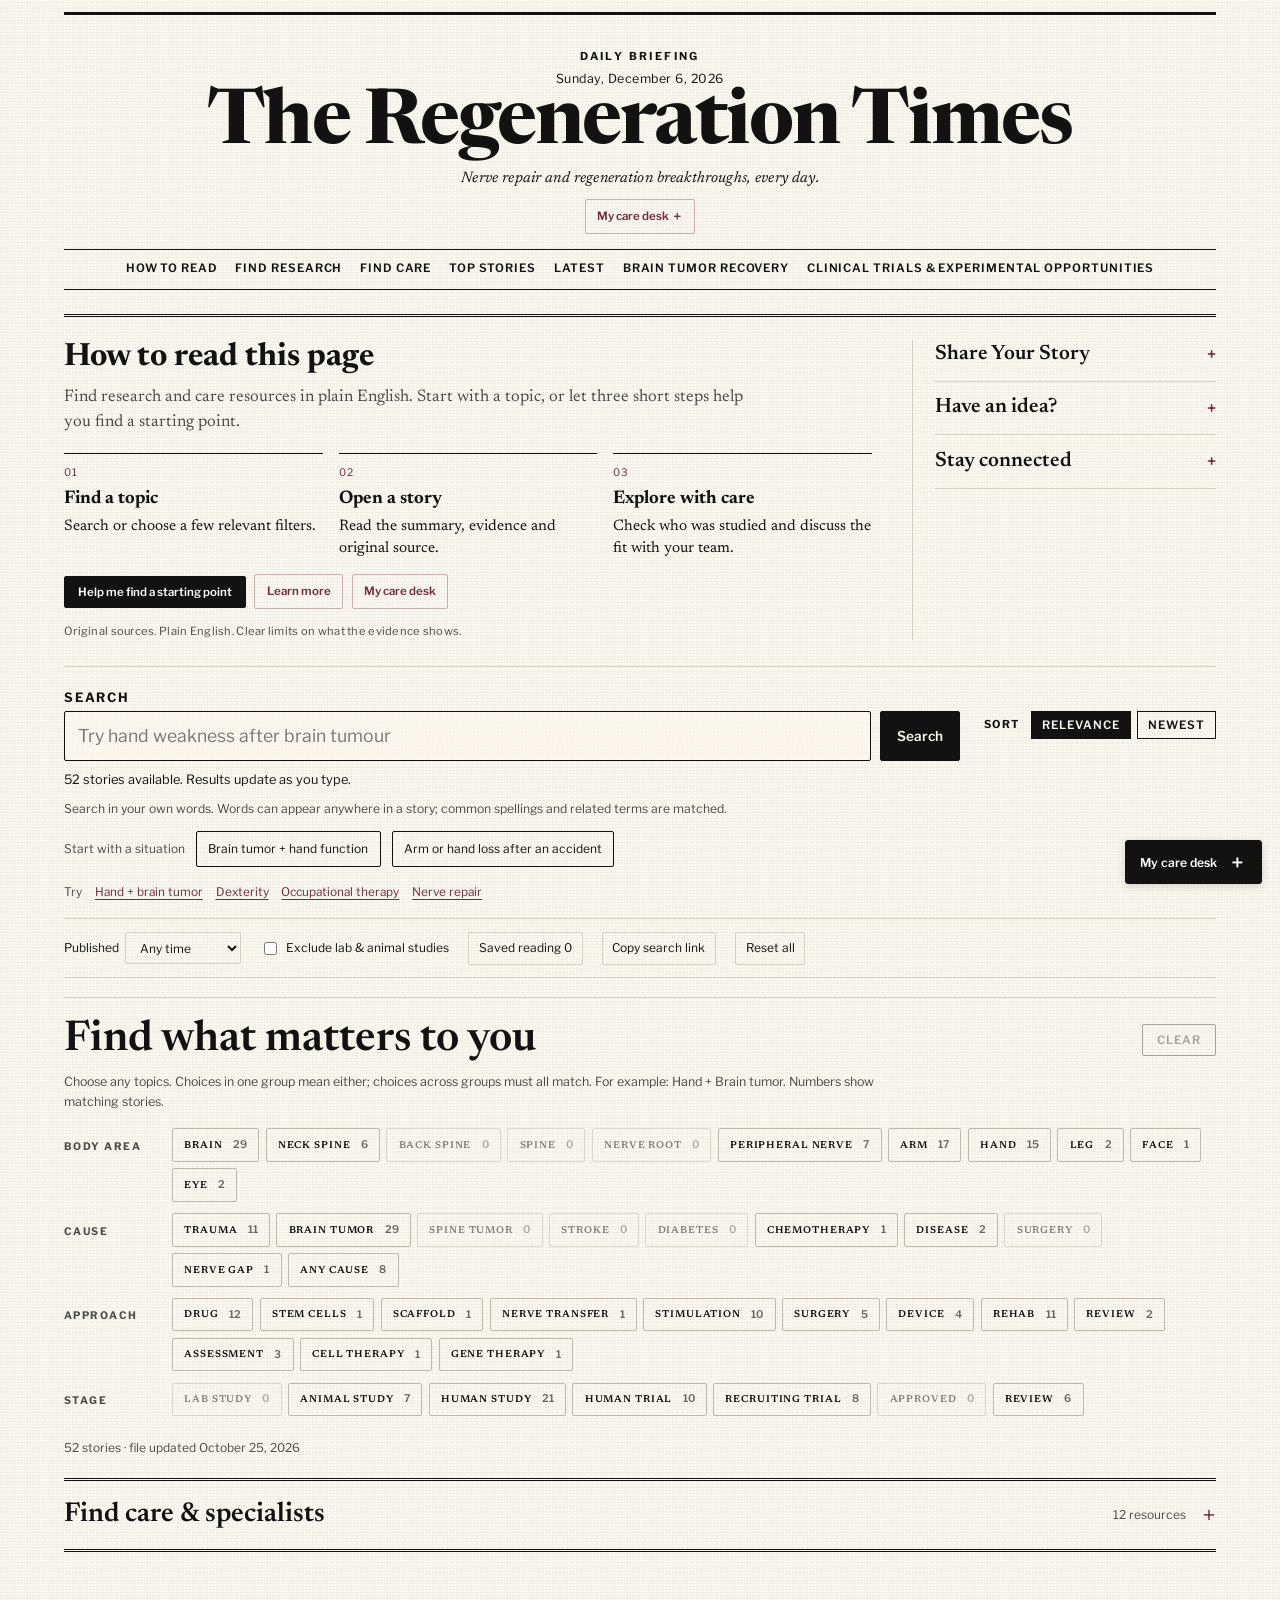
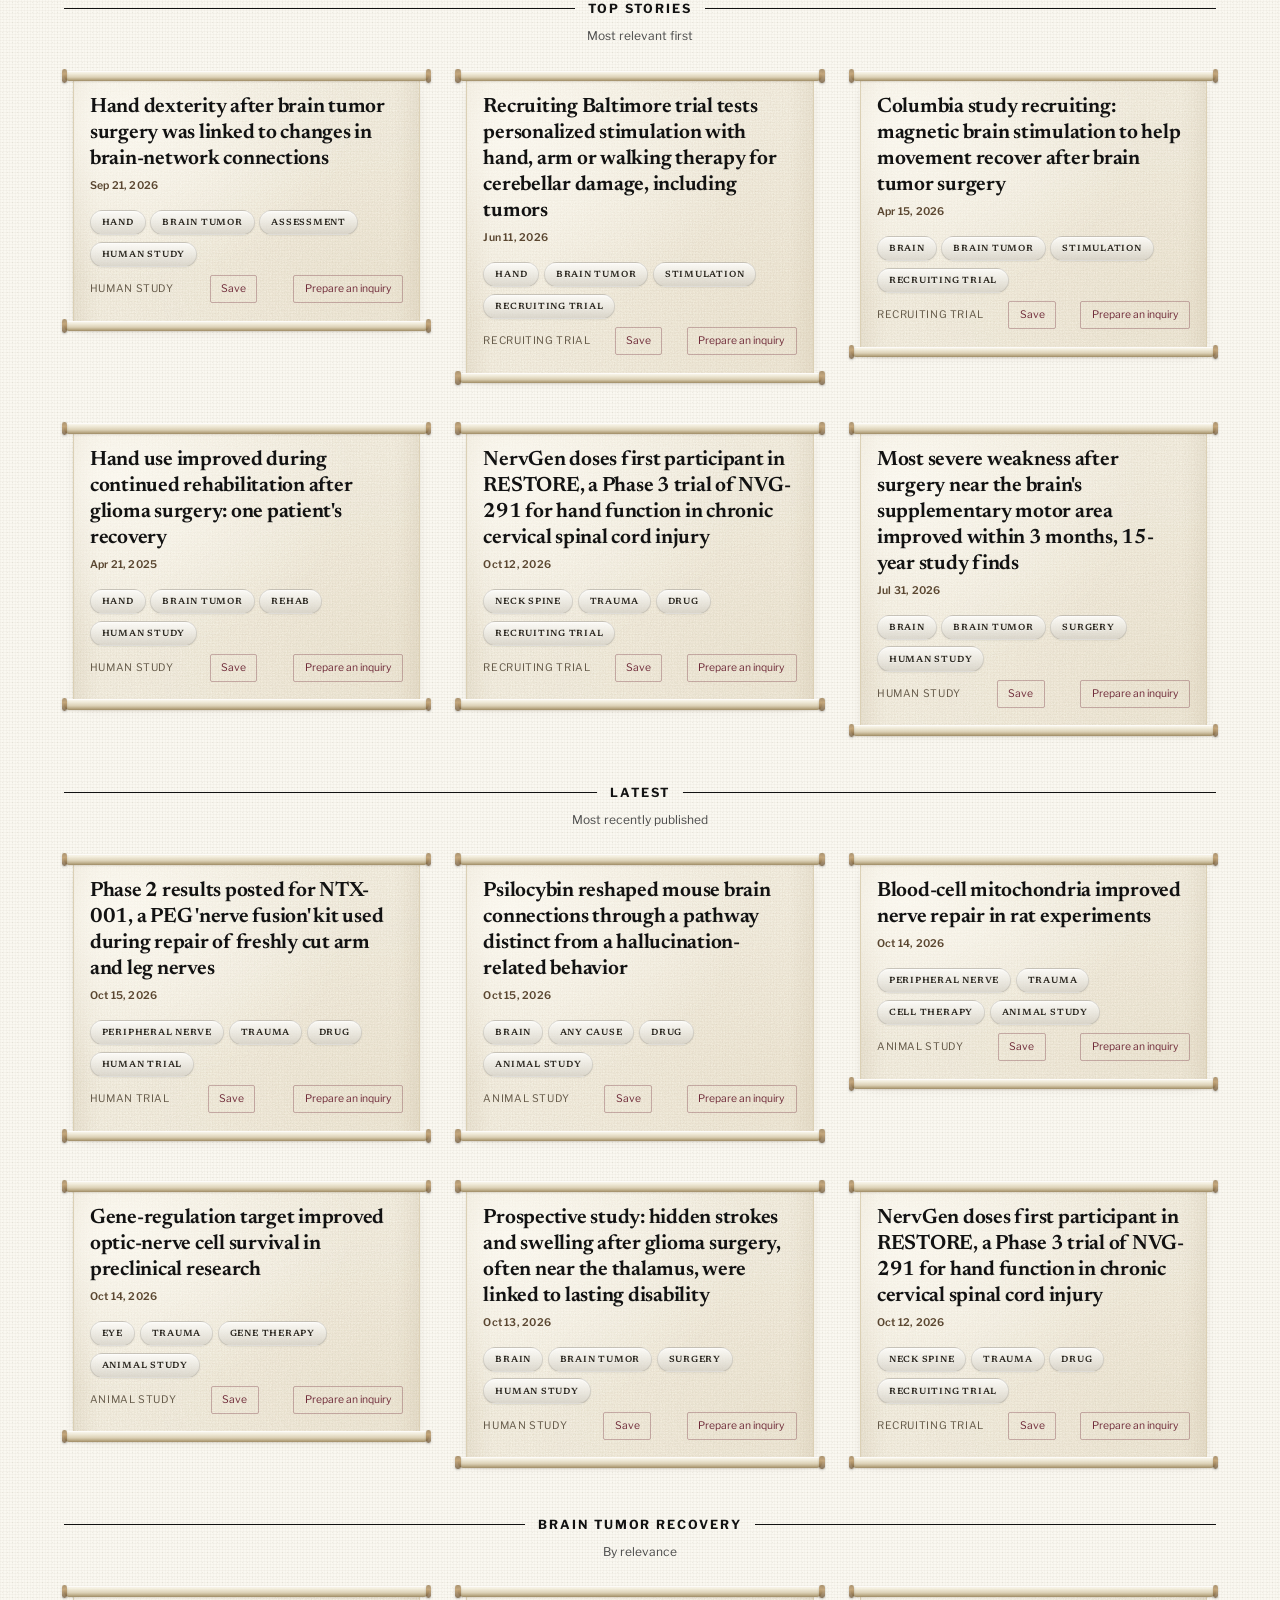
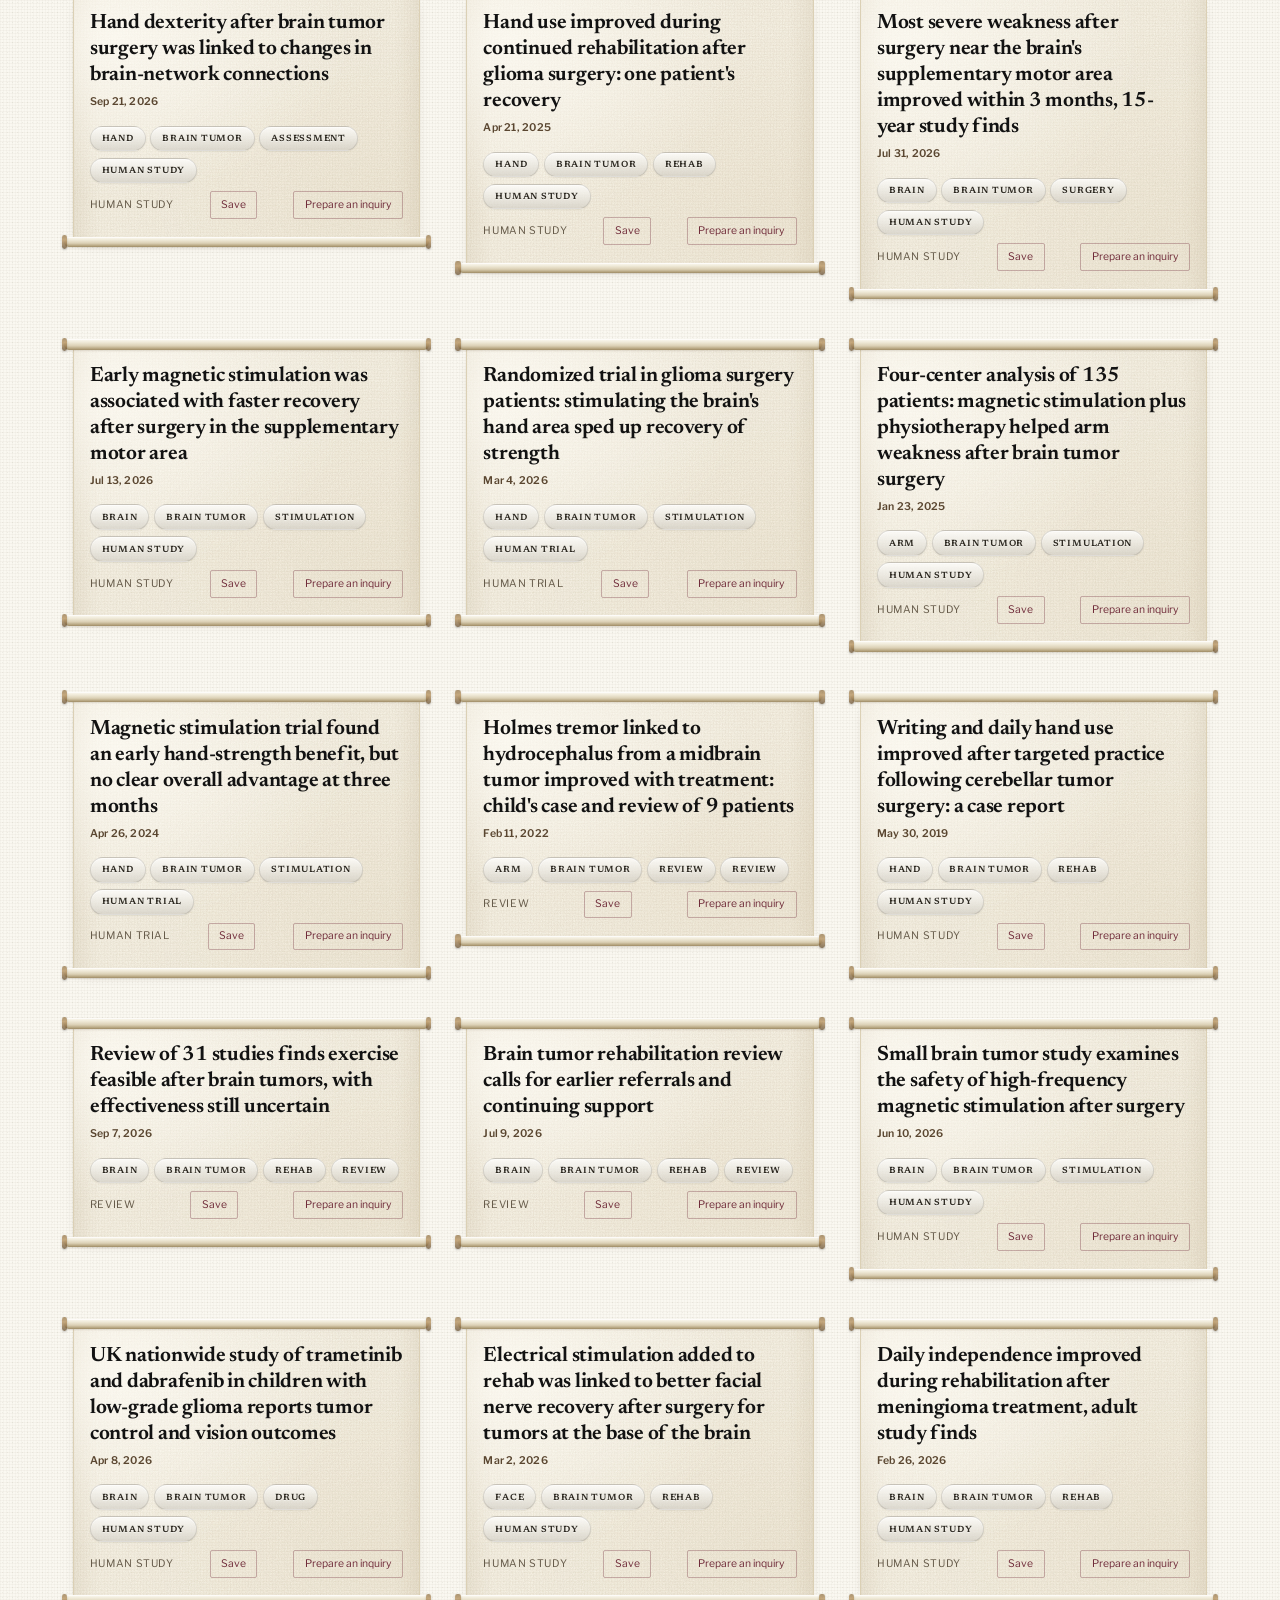
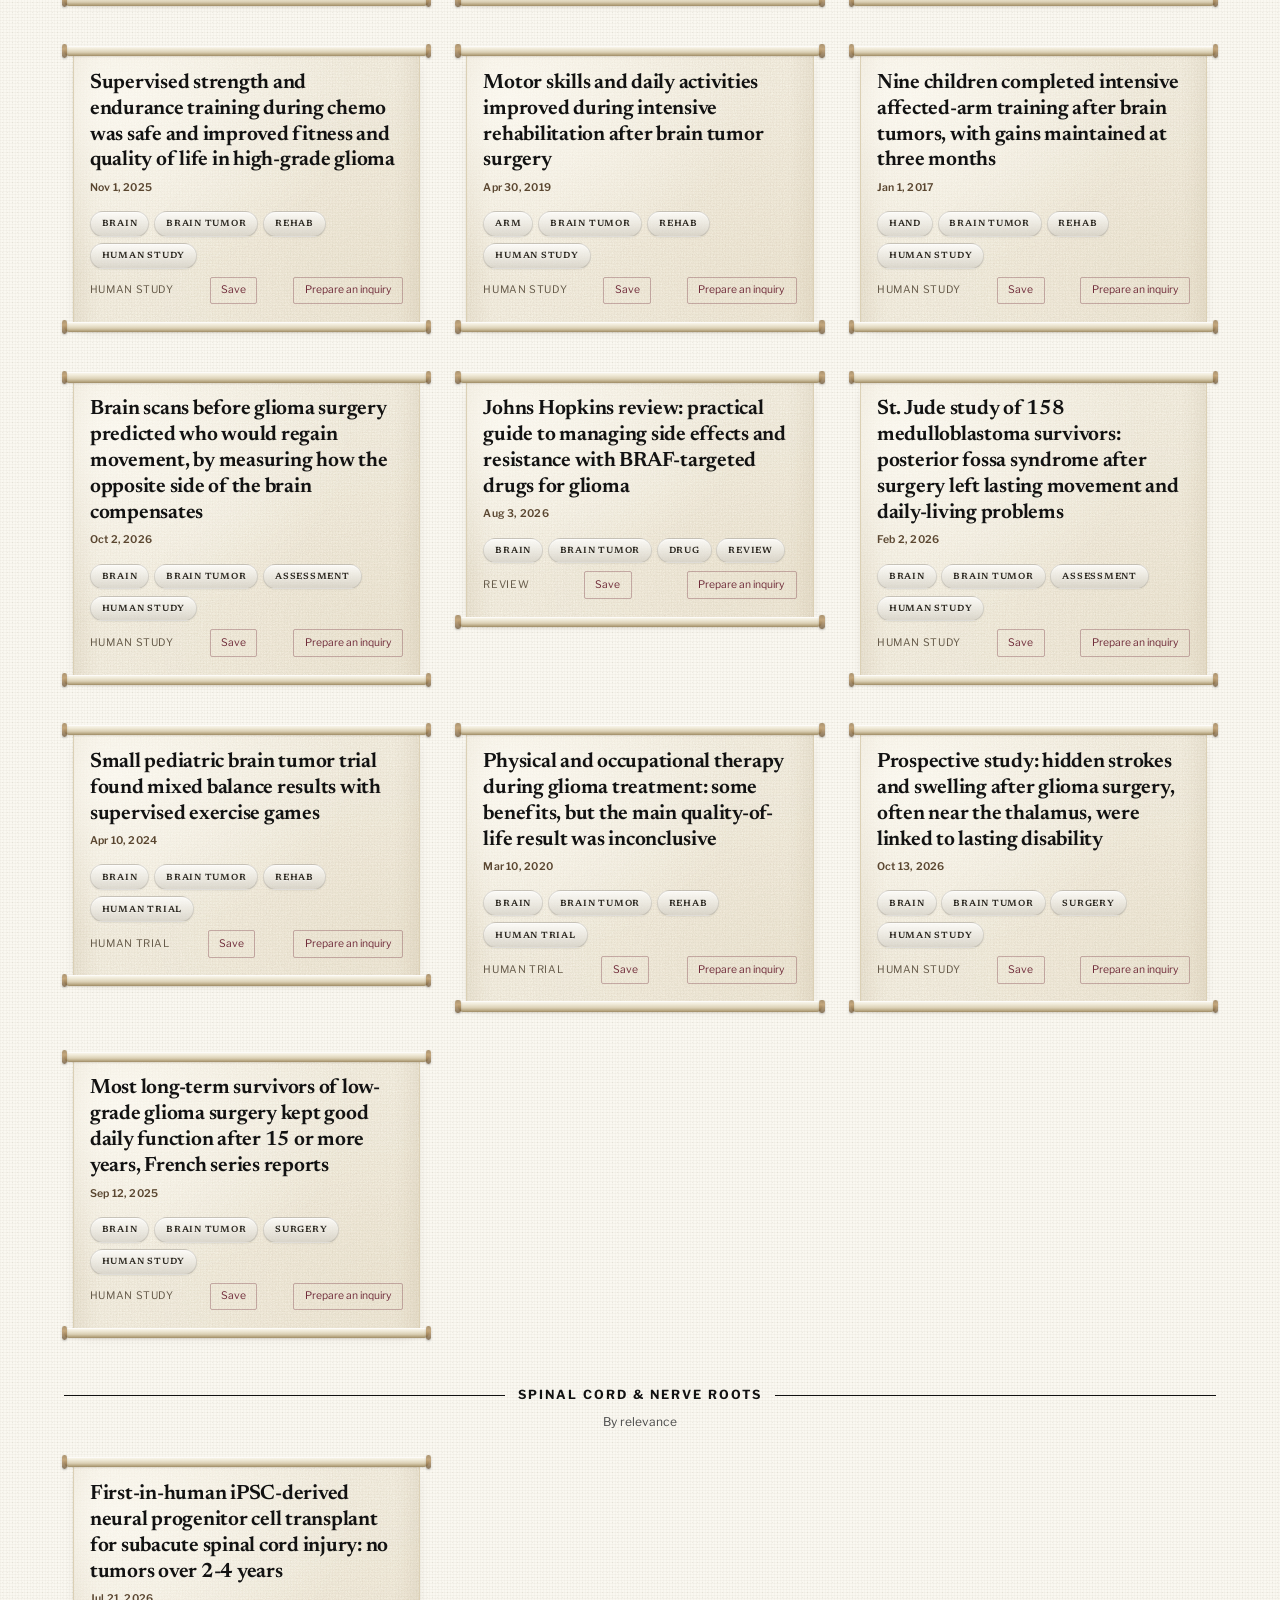
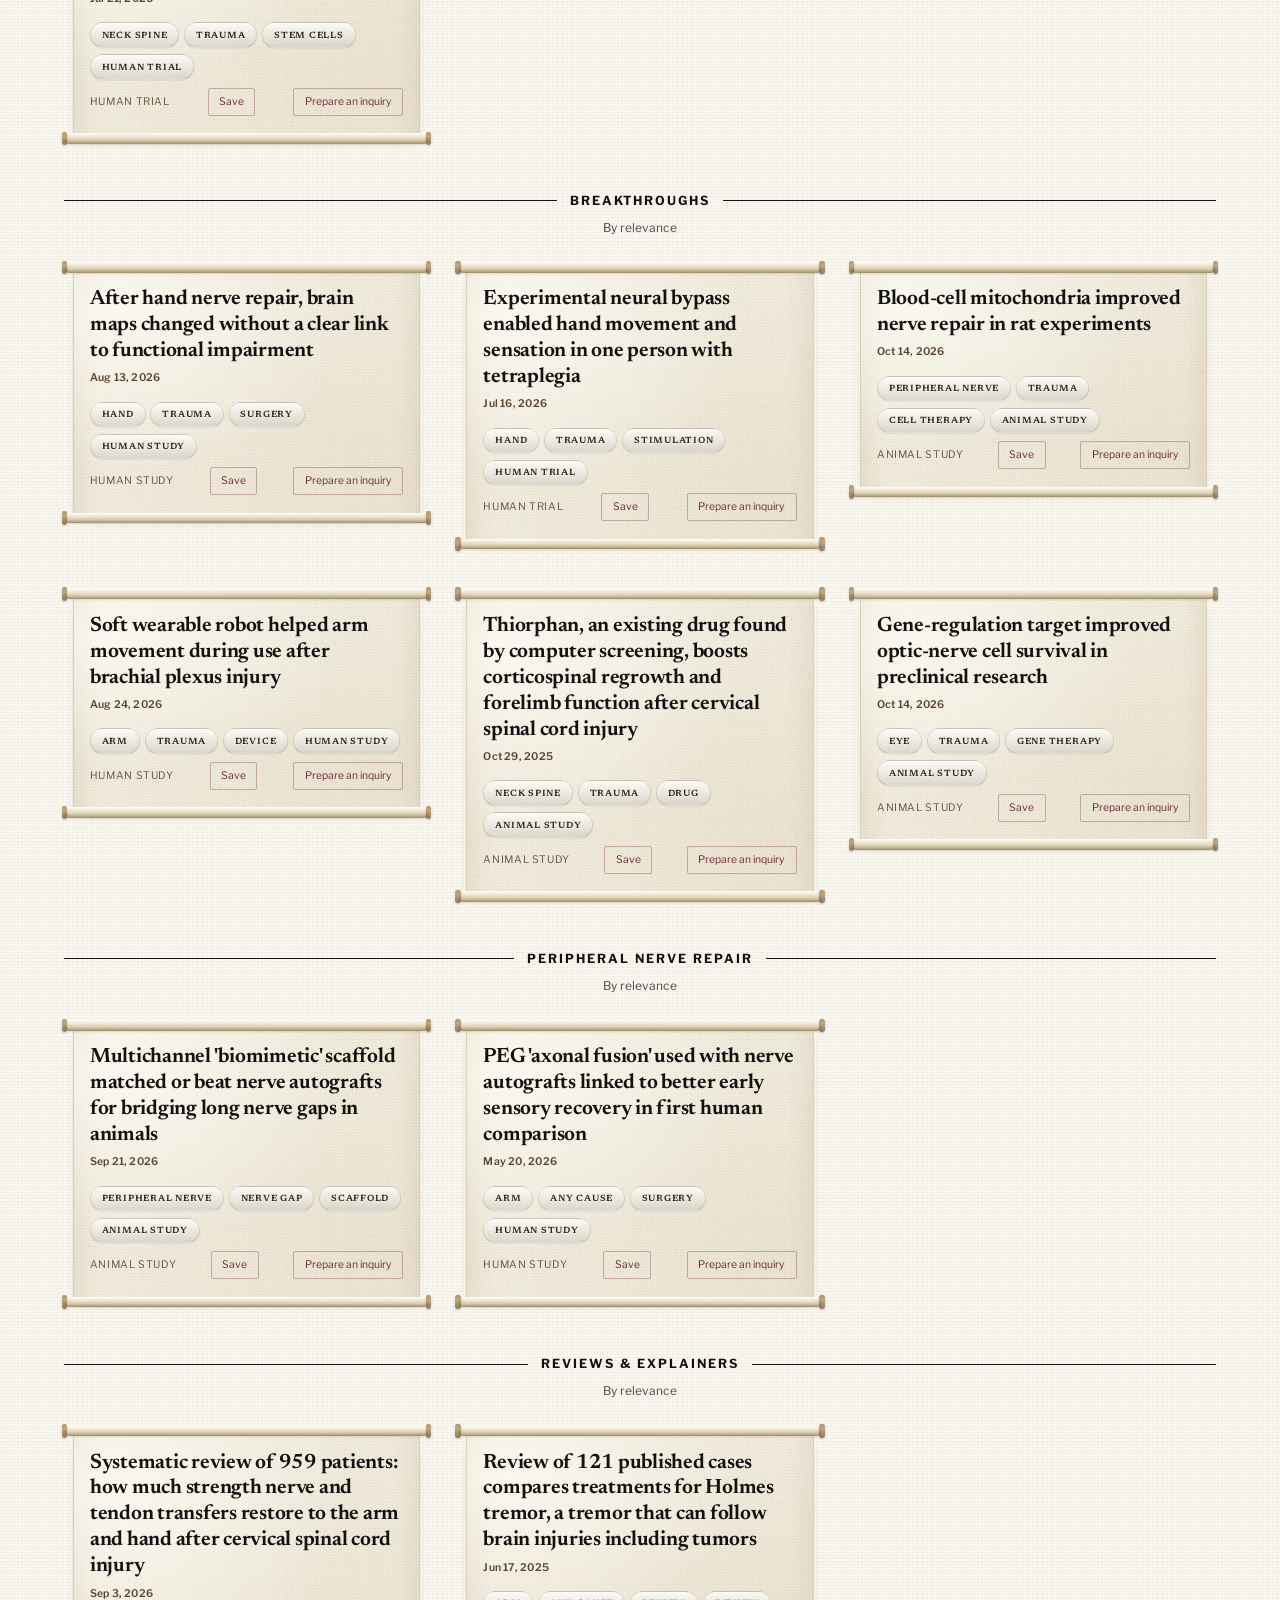
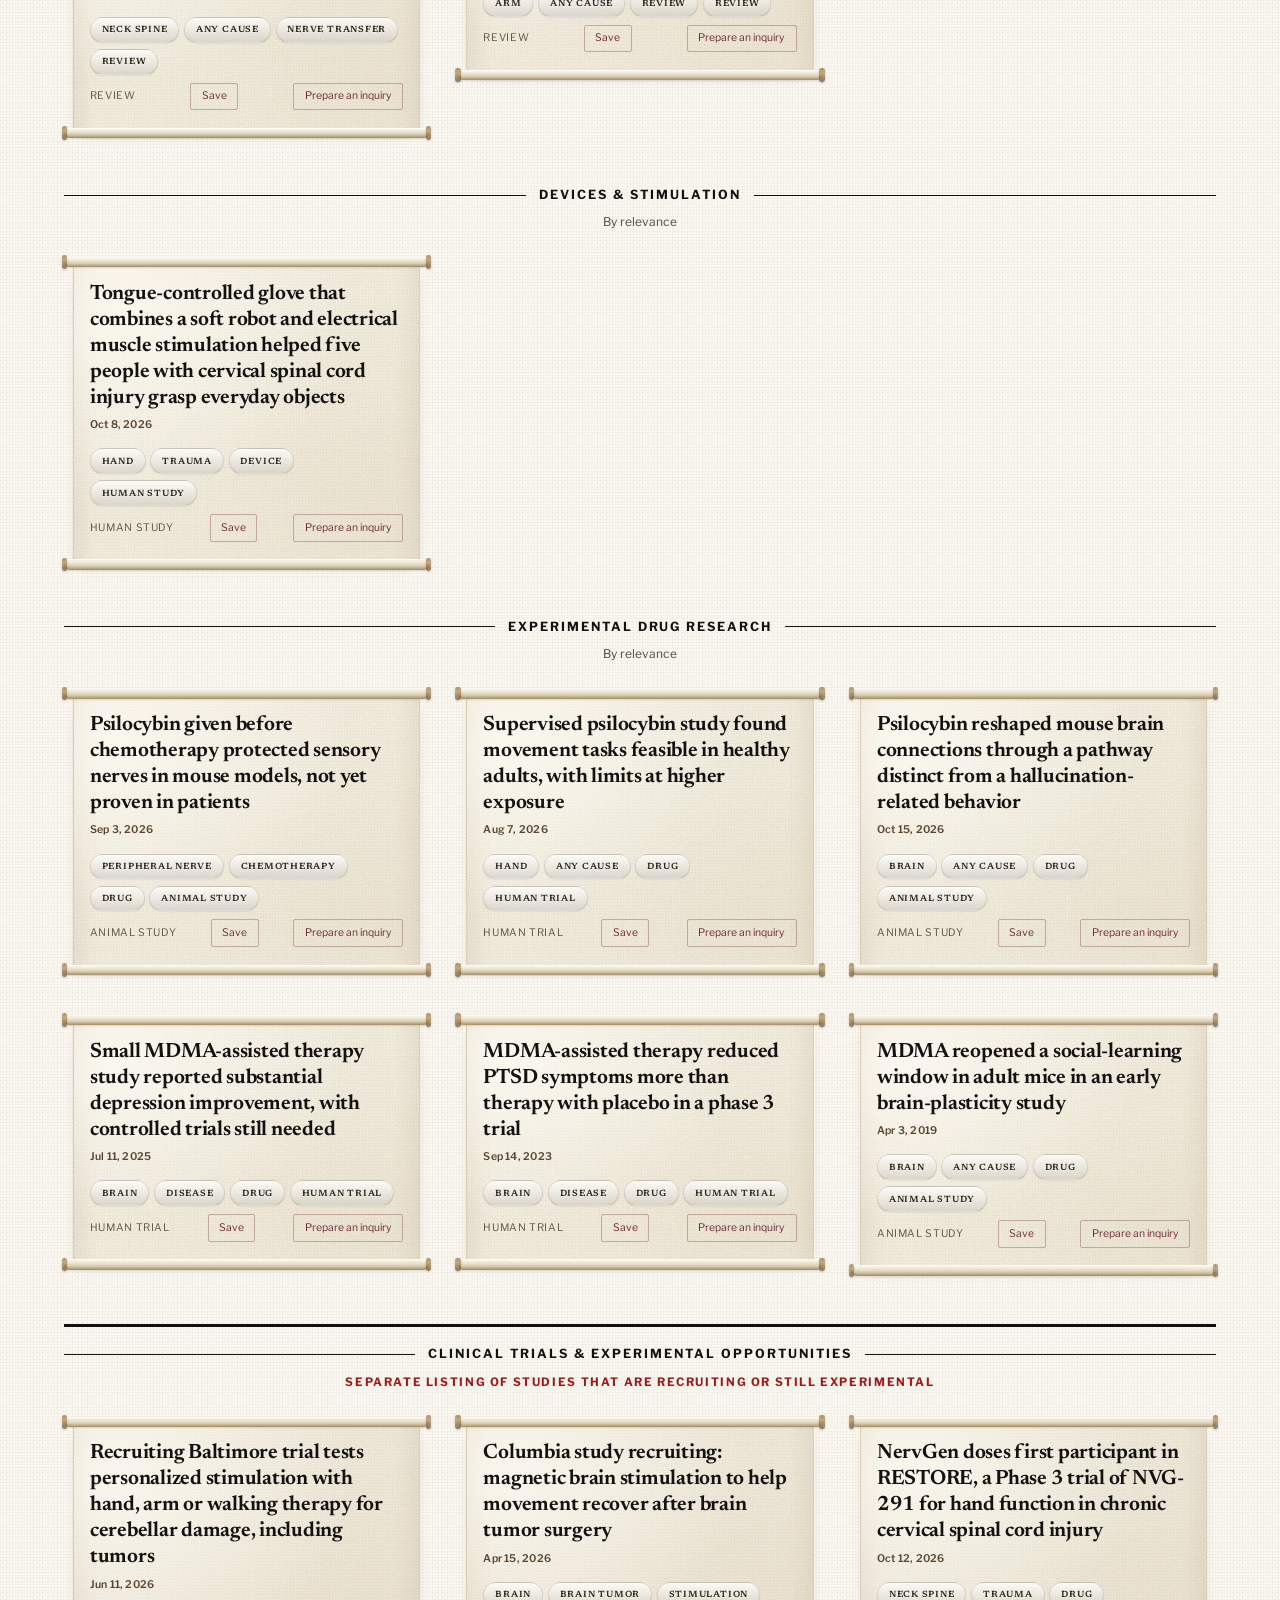
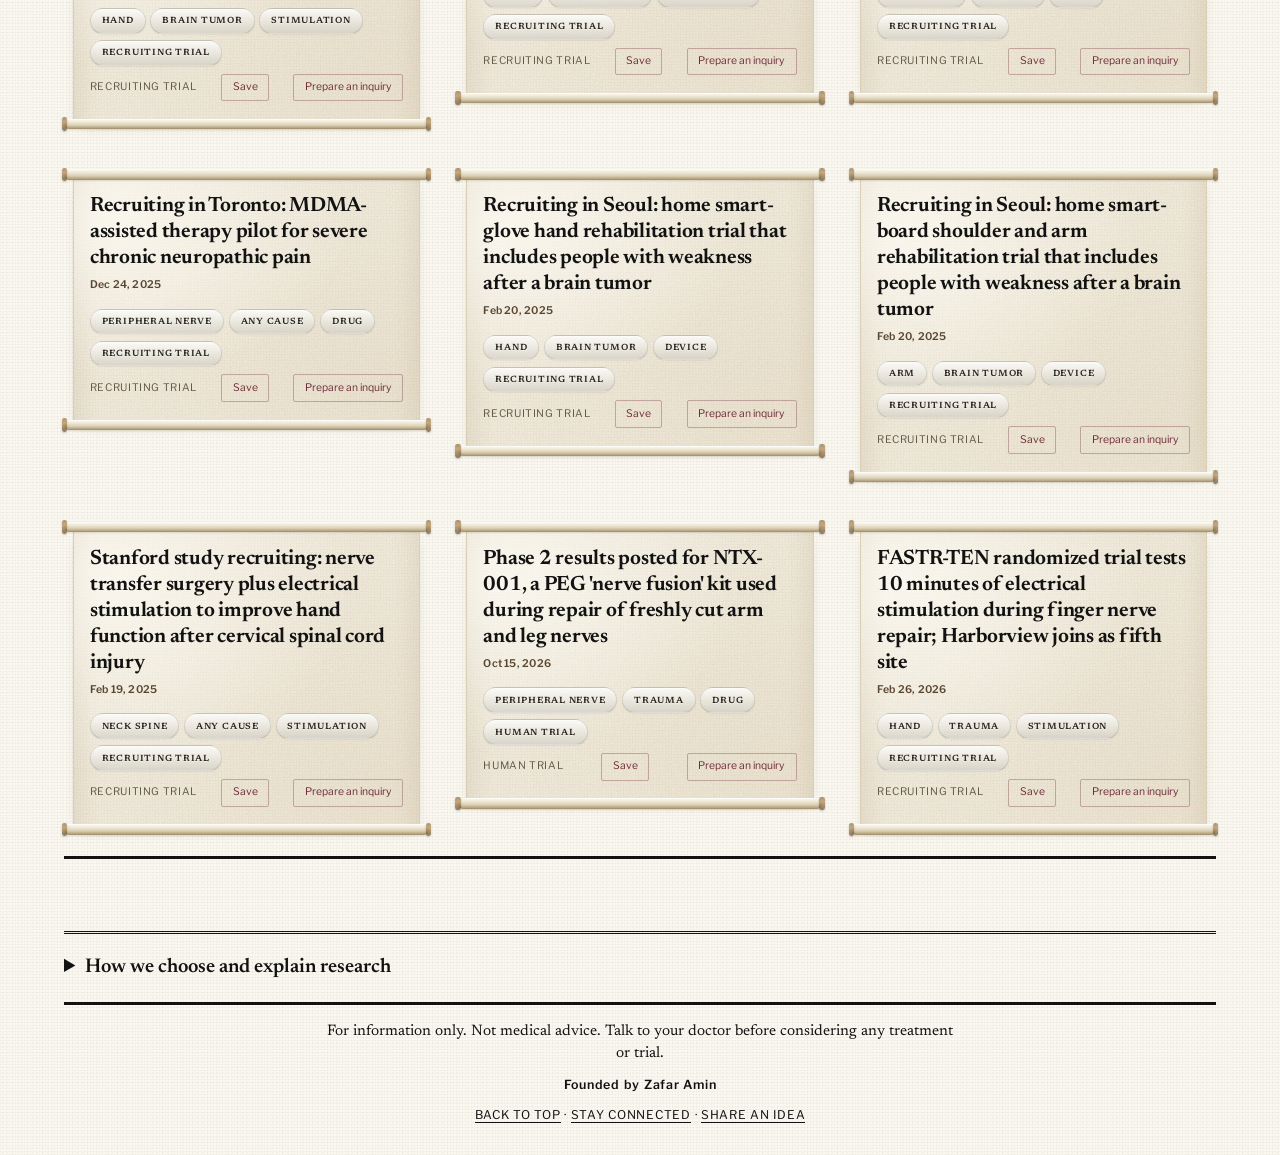
==== index.html @ c5be84e7 "Clarify care directory location filter for international studies" ====
<!DOCTYPE html>
<html lang="en">
<head>
  <meta charset="utf-8">
  <meta name="viewport" content="width=device-width, initial-scale=1">
  <title>The Regeneration Times</title>
  <meta name="description" content="Nerve repair and regeneration breakthroughs, every day. Research, clinical trials, and experimental options in one place.">
  <meta name="theme-color" content="#ffffff">
  <link rel="icon" href="favicon.svg" type="image/svg+xml">
  <link rel="preconnect" href="https://fonts.googleapis.com">
  <link rel="preconnect" href="https://fonts.gstatic.com" crossorigin>
  <link href="https://fonts.googleapis.com/css2?family=Libre+Franklin:ital,wght@0,400;0,600;0,700;1,400&family=Newsreader:ital,opsz,wght@0,6..72,400;0,6..72,600;0,6..72,700;1,6..72,400;1,6..72,650&display=swap" rel="stylesheet">
  <link rel="stylesheet" href="styles.css?v=20261025n">
</head>
<body>
  <a class="skip" href="#content">Skip to stories</a>

  <header class="masthead" id="top">
    <p class="edition">Daily briefing</p>
    <p class="dateline" id="dateline">Thursday, October 22, 2026</p>
    <h1>The Regeneration Times</h1>
    <p class="tagline">Nerve repair and regeneration breakthroughs, every day.</p>
    <button type="button" class="quiet-button masthead-care-desk" data-open-care-desk="context">My care desk <span aria-hidden="true">＋</span></button>
    <nav class="jump-nav" id="jump-nav" aria-label="Jump to section"></nav>
  </header>

  <section class="reading-desk" aria-label="Reader guide and community">
    <div class="reading-guide" id="how-to">
      <h2>How to read this page</h2>
      <p class="desk-lede">Find research and care resources in plain English. Start with a topic, or let three short steps help you find a starting point.</p>
      <ol class="reading-steps">
        <li><strong>Find a topic</strong>Search or choose a few relevant filters.</li>
        <li><strong>Open a story</strong>Read the summary, evidence and original source.</li>
        <li><strong>Explore with care</strong>Check who was studied and discuss the fit with your team.</li>
      </ol>
      <div class="guide-actions"><button type="button" class="reader-action" data-open-guide>Help me find a starting point</button><button type="button" class="quiet-button" data-open-learn>Learn more</button><button type="button" class="quiet-button" data-open-care-desk="context">My care desk</button></div>
      <p class="reader-promise">Original sources. Plain English. Clear limits on what the evidence shows.</p>
    </div>
    <aside class="community-rail" aria-label="Join the conversation">
      <details class="community-panel" id="share">
        <summary>Share Your Story</summary>
        <p>A recovery experience, a helpful resource or an article of your own? Everyone is welcome. Submissions are reviewed before anything is published.</p>
        <button type="button" class="reader-action" data-reader-form="story">Share with the editors</button>
        <p class="community-note">Email required so we can reply. Your email stays private.</p><button type="button" class="quiet-button" data-open-records>Documents &amp; AI review</button>
      </details>
      <details class="community-panel" id="ideas">
        <summary>Have an idea?</summary>
        <p>We would love to hear it. Suggest a topic, a useful feature or a better way to help readers.</p>
        <button type="button" class="reader-action" data-reader-form="idea">Share an idea</button>
        <p class="community-note">Please leave your email so we can follow up.</p>
      </details>
      <details class="community-panel" id="subscribe">
        <summary>Stay connected</summary>
        <p>Research and recovery updates, free. Leave your email to join the list.</p>
        <button type="button" class="reader-action" data-reader-form="subscribe">Join the email list</button>
        <p class="community-note">Your email stays private and is used for these updates.</p>
      </details>
    </aside>
  </section>

  <section class="reader-index" aria-label="Find and sort stories">
    <div class="tools">
      <form id="search-form" class="search" role="search" autocomplete="off">
        <label for="q">Search</label>
        <div class="search-entry"><input id="q" name="q" type="search" placeholder="Try hand weakness after brain tumour" aria-describedby="search-help search-status" enterkeyhint="search"><button class="search-submit" type="submit">Search</button></div>
      </form>
      <div class="sort" role="group" aria-label="Sort stories">
        <span class="sort-label" id="sort-label">Sort</span>
        <button type="button" id="sort-relevance" aria-pressed="true">Relevance</button>
        <button type="button" id="sort-newest" aria-pressed="false">Newest</button>
      </div>
    </div>
    <div class="search-response"><p id="search-status" role="status" aria-atomic="true">Loading stories…</p><a id="search-view" href="#content" hidden>View results ↓</a></div>
    <p class="search-help" id="search-help">Search in your own words. Words can appear anywhere in a story; common spellings and related terms are matched.</p>
    <div class="recovery-paths" aria-label="Recovery starting points">
      <span>Start with a situation</span>
      <button type="button" data-care-path="tumor">Brain tumor + hand function</button>
      <button type="button" data-care-path="injury">Arm or hand loss after an accident</button>
    </div>
    <div class="search-suggestions" aria-label="Search examples"><span>Try</span>
      <button type="button" data-search-example="hand brain tumor">Hand + brain tumor</button>
      <button type="button" data-search-example="dexterity">Dexterity</button>
      <button type="button" data-search-example="occupational therapy">Occupational therapy</button>
      <button type="button" data-search-example="nerve repair">Nerve repair</button>
    </div>
    <div class="search-refine" aria-label="Refine your reading">
      <label for="publication-window">Published <select id="publication-window"><option value="all">Any time</option><option value="365">Past year</option><option value="90">Past 90 days</option></select></label>
      <label><input type="checkbox" id="human-only"> Exclude lab &amp; animal studies</label>
      <button type="button" id="saved-only" aria-pressed="false">Saved reading <span id="saved-count">0</span></button>
      <button type="button" id="copy-search">Copy search link</button>
      <button type="button" id="reset-search">Reset all</button>
    </div>
    <p class="reader-feedback" id="reader-feedback" role="status"></p>
    <section class="finder" id="finder" aria-labelledby="finder-heading">
      <div class="finder-top">
        <h2 class="finder-head" id="finder-heading">Find what matters to you</h2>
        <button type="button" class="finder-clear" id="finder-clear" disabled>Clear</button>
      </div>
      <p class="finder-lede">Choose any topics. Choices in one group mean either; choices across groups must all match. For example: Hand + Brain tumor. Numbers show matching stories.</p>
      <div class="finder-groups" id="finder-groups"></div>
      <p class="finder-status" id="finder-status" aria-live="polite"></p>
    </section>
    <p class="result-count" id="result-count"></p>
  </section>

  <section class="guided-results" id="guided-results" aria-labelledby="guided-results-heading" hidden>
    <div class="guided-result-head"><div><p class="small-kicker">Your reading route</p><h2 id="guided-results-heading" tabindex="-1">A starting point, in three parts</h2></div><button type="button" class="quiet-button" data-open-guide>Edit answers</button></div>
    <p id="guided-route-summary"></p>
    <p class="guided-scope" id="guided-route-scope"></p>
    <div class="guided-route-grid" id="guided-route-grid"></div>
    <div class="guide-actions"><button type="button" class="reader-action" id="guided-view-stories">See matching stories</button><button type="button" class="quiet-button" id="guided-view-care">See care resources</button><button type="button" class="quiet-button" id="guided-copy-note">Copy my discussion note</button><button type="button" class="quiet-button" data-open-care-desk="notes">My notes &amp; saved reading</button><button type="button" class="quiet-button" data-open-care-desk="files">Files &amp; AI</button><button type="button" class="quiet-button" id="guided-clear">Clear answers</button></div>
    <p class="community-note" id="guided-feedback" role="status">Answers stay in this page until you clear them or reload. No questionnaire answers are submitted.</p>
  </section>

  <section class="care-directory" id="care-directory" aria-label="Find care resources">
    <details id="care-directory-panel">
      <summary><span>Find care &amp; specialists</span><span id="care-resource-count">Loading verified resources…</span></summary>
      <p class="care-directory-lede">Programs, specialist profiles and research contacts to explore with your care team. These are starting points based on documented services, not a ranked list or a diagnosis.</p>
      <p class="care-directory-scope">Matches your search words, body area and cause. Publication date and study-stage filters apply to articles only. A match does not confirm that a program will accept a patient.</p>
      <div class="care-directory-controls">
        <label for="care-age">Age group <select id="care-age"><option value="all">All / not specified</option><option value="adult">Adult services</option><option value="pediatric">Pediatric services</option></select></label>
        <label for="care-region">Location <select id="care-region"><option value="all">All listed locations</option><option value="Florida">Florida</option><option value="other">Outside Florida</option></select></label>
      </div>
      <p id="care-resource-status" role="status"></p>
      <div class="care-resource-grid" id="care-resource-grid"></div>
      <details class="care-next-step"><summary>Not sure which specialist to look for?</summary>
        <p>Ask your treating team to identify whether the main problem is in the brain or spinal cord, the brachial plexus or an individual nerve, and whether muscle overactivity or fixed shortening also limits movement. A rehabilitation physician can help assess function; a movement-disorders neurologist may assess abnormal postures; a peripheral-nerve team evaluates nerve injury. Eye-movement concerns may need neuro-ophthalmology.</p>
        <p>These are assessment routes, not a diagnosis from symptoms. Sudden new weakness, numbness, vision or walking changes require urgent medical assessment.</p>
      </details>
    </details>
  </section>

  <main id="content" tabindex="-1" aria-label="Research stories">
    <p class="loading" id="loading">Loading stories…</p>
  </main>

  <section class="editorial-note" aria-label="About our research coverage">
    <details><summary>How we choose and explain research</summary>
      <p>We link to original papers and trial registries, keep their publication dates, and identify the type of evidence. A laboratory finding, a single-person report and a controlled human trial answer different questions. A study being published does not mean a treatment is approved or available.</p>
      <p>Brain tumor recovery, particularly hand use, coordination and daily independence, is a priority. Research in stroke or spinal cord injury is labelled for that population; it is not assumed to apply to brain tumors. Reviews may discuss studies already covered here.</p>
      <p>Saved reading stays in this browser on this device. We do not upload your saved list or search terms. Use the original source to check details and discuss relevance with your care team.</p>
    </details>
  </section>

  <footer class="colophon">
    <p class="disclaimer">For information only. Not medical advice. Talk to your doctor before considering any treatment or trial.</p>
    <p class="colophon-founder">Founded by Zafar Amin</p>
    <p class="colophon-meta"><a href="#top">Back to top</a> · <a href="#subscribe">Stay connected</a> · <a href="#ideas">Share an idea</a></p>
  </footer>

  <dialog class="form-dialog" id="reader-form-dialog" aria-labelledby="reader-form-heading">
    <div class="form-dialog-head">
      <h2 id="reader-form-heading">Stay connected</h2>
      <button type="button" class="form-dialog-close" id="reader-form-close" aria-label="Close form">× Close</button>
    </div>
    <form id="reader-native-form" class="reader-native-form" method="POST" target="reader-google-confirmation">
      <p id="reader-form-description">Free research and recovery updates.</p>
      <label for="reader-email">Email <span>(required)</span></label>
      <input id="reader-email" name="emailAddress" type="email" autocomplete="email" required maxlength="254">
      <label for="reader-name">Name <span>(optional)</span></label>
      <input id="reader-name" name="entry.1567179684" type="text" autocomplete="name" maxlength="100">
      <div id="reader-message-fields" hidden>
        <label for="reader-message">Your idea or story <span>(required)</span></label>
        <textarea id="reader-message" name="entry.881307721" rows="5" maxlength="6000"></textarea>
        <label for="reader-permission">Permission to publish</label>
        <select id="reader-permission" name="entry.1824596049"><option value="No, this is private feedback for the editors.">Private feedback only</option><option value="Yes, you may edit and publish it with credit; keep my email private.">You may edit and publish this with credit; keep my email private</option></select>
      </div>
      <input type="hidden" name="entry.25366126" id="reader-submission-type" value="Idea or feedback">
      <input type="hidden" name="fvv" value="1"><input type="hidden" name="pageHistory" value="0">
      <label class="form-consent"><input type="checkbox" id="reader-consent" required> <span id="reader-consent-text">I agree to send these details to The Regeneration Times through Google Forms.</span></label>
      <p class="form-connection-note">Sent to a private Google Sheet. Please do not include medical records or identifying patient details here.</p>
      <button type="submit" class="reader-action" id="reader-submit">Join the email list</button>
      <p class="community-note">Your email is used for the updates or reply you request. Ideas and stories are reviewed before publication. Do not submit someone else’s details without permission.</p>
    </form>
    <div id="reader-confirmation-panel" hidden>
      <p class="form-confirmation-instruction" id="reader-confirmation-status" role="status">Check Google’s confirmation below. Sending alone does not confirm that your response was recorded.</p>
      <iframe name="reader-google-confirmation" id="reader-google-confirmation" title="Google Forms submission result" referrerpolicy="no-referrer"></iframe>
      <p class="form-dialog-fallback">If no confirmation appears, your submission is unconfirmed. <button type="button" class="quiet-button" id="reader-try-again">Return to form</button></p>
    </div>
  </dialog>
  <dialog class="form-dialog learn-dialog" id="learn-dialog" aria-labelledby="learn-heading">
    <div class="form-dialog-head"><h2 id="learn-heading">A little context makes a better search</h2><button type="button" class="form-dialog-close" data-close-dialog aria-label="Close explanation">× Close</button></div>
    <div class="dialog-body">
      <p>You do not need a medical vocabulary to begin. Choose what is affected, what is known about the cause, and what you hope to learn. “Not sure” is a useful answer.</p>
      <div class="learn-examples">
        <article><p class="small-kicker">Example · before treatment</p><h3>A hand becomes difficult to use as a brain tumor grows</h3><p>Start with <strong>Brain tumor + Hand</strong>. Record that the change began before treatment. Tumors can affect nearby brain tissue; symptoms are not limited to surgical side effects. Pressure is one possible explanation, not a diagnosis from a description.</p><p>A study of postoperative rehabilitation may still be useful background, but it does not prove the same result for symptoms that began before surgery.</p></article>
        <article><p class="small-kicker">Example · after an accident</p><h3>An arm loses function after an injury</h3><p>Start with <strong>Trauma + Arm or Hand</strong>. If the injury location is unknown, keep it unknown. Brain, spinal cord, brachial plexus and individual nerve injuries need different assessment and may have different research options.</p><p>A matching keyword is a reading lead. It does not establish the injury site, diagnosis or trial eligibility.</p></article>
      </div>
      <details class="learn-detail"><summary>Why function and timing matter</summary><p>Difficulty opening a hand, weakness, altered sensation, poor coordination and difficulty planning a movement describe different problems. Several may occur together. A clinician can assess whether muscle overactivity, fixed shortening, weakness or another mechanism is limiting use. Choose everyday goals such as grasping and releasing, rather than assuming that every hand problem is tremor.</p><p>Record whether changes began before treatment, afterward, both, or at an uncertain time. The questionnaire keeps this context in your discussion note. It cannot filter study timing or confirm eligibility because the current index does not consistently encode those details.</p></details>
      <details class="learn-detail"><summary>Stem cells, food and natural approaches</summary><p><strong>Stem cells:</strong> Read the exact condition, age, study type and regulatory status. A stroke or spinal-cord study does not establish hand-recovery benefit for a person with a brain tumor. FDA cautions that regenerative medicine therapies have not been approved to treat neurological disorders.</p><p><strong>Food and nutrition:</strong> Nutrition can support strength and treatment tolerance. It is not evidence that a food will regrow nerves, restore hand control or cure a tumor. An oncology dietitian can tailor advice. Check herbs, supplements and restrictive diets with your team; “natural” does not guarantee safety or freedom from interactions.</p><p><a href="https://tischbraintumorcenter.duke.edu/blog/brain-tumor-diet-tips-foods-brain-tumor-patients" target="_blank" rel="noopener noreferrer">Duke: brain tumor nutrition, June 3, 2026 ↗</a><br><a href="https://www.cancer.gov/about-cancer/treatment/side-effects/nutrition" target="_blank" rel="noopener noreferrer">NCI: nutrition during cancer ↗</a><br><a href="https://www.cancer.gov/about-cancer/treatment/cam" target="_blank" rel="noopener noreferrer">NCI: complementary approaches and safety ↗</a></p></details>
      <p class="guided-scope">Educational resource matching only. No diagnosis, treatment recommendation or guarantee of recovery. Sudden new weakness, numbness, vision or walking changes need urgent medical assessment.</p>
      <p class="source-note">Background checked October 23, 2026. <a href="https://www.cancer.gov/types/brain/patient/adult-brain-treatment-pdq" target="_blank" rel="noopener noreferrer">NCI: adult CNS tumors</a> · <a href="https://www.fda.gov/vaccines-blood-biologics/consumers-biologics/important-patient-and-consumer-information-about-regenerative-medicine-therapies" target="_blank" rel="noopener noreferrer">FDA: regenerative medicine cautions</a>. Adult evidence is not assumed to apply to children.</p>
      <button type="button" class="reader-action" id="learn-start-guide">Start the three steps</button>
    </div>
  </dialog>

  <dialog class="form-dialog guided-dialog" id="guided-dialog" aria-labelledby="guided-heading">
    <div class="form-dialog-head"><h2 id="guided-heading">Find a starting point</h2><button type="button" class="form-dialog-close" data-close-dialog aria-label="Close questionnaire">× Close</button></div>
    <form id="guided-form" class="dialog-body" autocomplete="off">
      <p class="small-kicker" id="guided-progress" aria-live="polite">Step 1 of 3 · The situation</p>
      <p class="community-note">No name, email or date of birth needed. Answers stay on this page; they are not submitted. Skip anything you do not know.</p>
      <fieldset data-guide-step="0"><legend>What would you like help exploring?</legend>
        <label class="field-label" for="guide-cause">Known condition or event</label><select id="guide-cause" name="cause"><option value="">Not sure / not listed</option><option value="Brain tumor">Brain tumor</option><option value="Trauma">Accident or physical injury</option><option value="Spine tumor">Spinal tumor</option><option value="Stroke">Stroke</option><option value="Chemotherapy">Chemotherapy-related nerve problems</option><option value="Disease">Another diagnosed disease</option></select>
        <p class="field-label" id="guide-area-label">Areas affected <span>(choose any, or skip)</span></p><div class="choice-grid" role="group" aria-labelledby="guide-area-label">
          <label><input type="checkbox" name="area" value="Hand">Hand / fingers</label><label><input type="checkbox" name="area" value="Arm">Arm</label><label><input type="checkbox" name="area" value="Leg">Leg / walking</label><label><input type="checkbox" name="area" value="Eye">Eye / vision</label><label><input type="checkbox" name="area" value="Brain">Other brain function</label><label><input type="checkbox" name="area" value="Peripheral nerve">Peripheral nerve</label>
        </div>
        <label class="field-label" for="guide-age">Age group <span>(for care resources)</span></label><select id="guide-age" name="age"><option value="all">Not specified / any age</option><option value="adult">Adult, 18 or older</option><option value="pediatric">Child or adolescent, under 18</option></select>
      </fieldset>
      <fieldset data-guide-step="1" hidden><legend>What is difficult, and when did it begin?</legend>
        <div class="choice-grid" role="group" aria-label="Functions to explore">
          <label><input type="checkbox" name="function" value="grasp">Holding or releasing</label><label><input type="checkbox" name="function" value="dexterity">Precise finger movements</label><label><input type="checkbox" name="function" value="clench">Clenching / hard to open</label><label><input type="checkbox" name="function" value="weak">Weakness / loss of use</label><label><input type="checkbox" name="function" value="sensation">Numbness / less feeling</label><label><input type="checkbox" name="function" value="walking">Walking / balance</label><label><input type="checkbox" name="function" value="vision">Eye movement / vision</label><label><input type="checkbox" name="function" value="planning">Planning a movement</label>
        </div>
        <label class="field-label" for="guide-timing">When did the difficulty first appear?</label><select id="guide-timing" name="timing"><option value="unknown">Not sure</option><option value="before">Before any surgery or other treatment</option><option value="after">After surgery or another treatment</option><option value="both">Before treatment, with later changes too</option><option value="injury">At or after an accident / injury</option></select>
        <div id="guide-injury-site" hidden><label class="field-label" for="guide-site">Injury site, if confirmed by the clinical team</label><select id="guide-site" name="site"><option value="">Not known / not confirmed</option><option value="Brain">Brain</option><option value="Spine">Spinal cord</option><option value="Peripheral nerve">Brachial plexus</option><option value="Peripheral nerve-individual">Individual peripheral nerve</option><option value="multiple">More than one site</option></select><p class="community-note">Do not guess from the symptom. This records context for discussion, not a diagnosis.</p></div>
        <details class="learn-detail"><summary>Add context for my discussion note <span>(optional)</span></summary><label class="field-label" for="guide-context">Known diagnosis, approximate timeline or a practical goal</label><textarea id="guide-context" name="context" rows="3" maxlength="1200" placeholder="For example: difficulty opening the hand began before treatment; goal is holding a cup."></textarea><p class="community-note">Avoid names, contact details, exact birth dates and record numbers. This text is not used in the public search link or sent anywhere.</p></details>
      </fieldset>
      <fieldset data-guide-step="2" hidden><legend>What would be most useful?</legend>
        <div class="choice-grid" role="group" aria-label="Reading interests">
          <label><input type="checkbox" name="interest" value="rehab">Rehabilitation &amp; daily function</label><label><input type="checkbox" name="interest" value="care">Care teams &amp; assessment</label><label><input type="checkbox" name="interest" value="trials">Clinical trials</label><label><input type="checkbox" name="interest" value="cells">Stem cells &amp; regeneration research</label><label><input type="checkbox" name="interest" value="nutrition">Food, nutrition &amp; natural approaches</label>
        </div>
        <p class="guided-scope">We will start with your body-area and cause choices, then offer optional ways to narrow. Timing, symptoms and age are context, not proof that a study fits. Article age and treatment timing still need to be checked in the source. No suitable match is guaranteed.</p>
        <p class="community-note">Educational information only, not medical advice. No AI diagnosis or automated document review. For new or worsening symptoms, contact your treating team; sudden neurological changes need urgent assessment.</p>
      </fieldset>
      <div class="guide-step-actions"><button type="button" class="quiet-button" id="guide-reset">Clear answers</button><button type="button" class="quiet-button" id="guide-back" hidden>Back</button><button type="button" class="reader-action" id="guide-next">Continue</button><button type="submit" class="reader-action" id="guide-submit" hidden>Show my starting point</button></div>
    </form>
  </dialog>

  <dialog class="form-dialog" id="records-dialog" aria-labelledby="records-heading">
    <div class="form-dialog-head"><h2 id="records-heading">Documents &amp; AI review</h2><button type="button" class="form-dialog-close" data-close-dialog aria-label="Close document information">× Close</button></div>
    <div class="dialog-body"><p>An MRI report, operative report or rehabilitation assessment can add useful context. Share only what you are authorized to share, preferably with identifying details removed.</p>
      <p><strong>Private document submission:</strong> A separate Google Form can accept a redacted PDF. It requires Google sign-in and explicit consent to private storage and editor access. Google records the uploader’s account name, email and photo with the submission. An account banner identifies the signed-in visitor; it does not publish the site owner’s account.</p>
      <p><strong>AI review is not connected.</strong> Uploading does not trigger AI analysis. An AI feature would need a private processing service and separate permission. It could organize report findings, flag missing context and suggest sources, with source citations and human checks. It should not make a diagnosis, interpret scan images or declare trial eligibility.</p>
      <p class="guided-scope">This is a voluntary editorial resource-research channel, not a clinical portal. Do not use it for urgent concerns. We make no claim that it meets the requirements for a regulated medical-record system. Your clinical team’s secure portal remains the route for medical care.</p>
      <p id="records-link-slot"><a class="reader-action" href="https://docs.google.com/forms/d/e/1FAIpQLSc9Tb1GeVk26as79zPBFfq9zcWz8_v7JnMt0WS4BRPqLEM5oQ/viewform" target="_blank" rel="noopener noreferrer">Open private document form ↗</a></p><p class="community-note">Google sign-in required · One PDF, up to 10 MB · No automatic AI processing. Only upload if you agree to the form’s storage and access terms.</p>
      <p class="community-note">Questionnaire answers are not attached automatically. Documents are never added to the public website or repository. Consent to storage does not authorize publication or AI processing.</p>
    </div>
  </dialog>
  <button type="button" class="care-desk-launcher" data-open-care-desk="context" aria-label="Open my care desk">My care desk <span aria-hidden="true">＋</span></button>
  <dialog class="form-dialog care-desk-dialog" id="care-desk-dialog" aria-labelledby="care-desk-heading">
    <div class="form-dialog-head"><div><p class="small-kicker">Alongside your journal</p><h2 id="care-desk-heading">My care desk</h2></div><button type="button" class="form-dialog-close" id="care-desk-close" aria-label="Close my care desk">× Close</button></div>
    <div class="care-desk-body">
      <p class="care-desk-intro">Your context, reading and questions, here on the same page.</p>
      <p class="care-desk-privacy"><strong>This visit only.</strong> Personal entries stay in page memory. Export a backup before reloading or closing. They are not sent to the editors, Microsoft or GPT automatically. Inquiries have a separate optional device history.</p>
      <div class="care-desk-tabs" role="group" aria-label="Care desk sections"><button type="button" data-desk-tab="context" aria-pressed="true">My context</button><button type="button" data-desk-tab="notes" aria-pressed="false">Notes &amp; reading</button><button type="button" data-desk-tab="inquiries" aria-pressed="false">Inquiries</button><button type="button" data-desk-tab="files" aria-pressed="false">Files &amp; AI</button></div>
      <section id="desk-context-panel" data-desk-panel="context" aria-labelledby="desk-context-heading">
        <h3 id="desk-context-heading">Start with what you know</h3><p>Use the journal’s short questionnaire. Unknowns are welcome. Changes before treatment stay distinct from changes after it.</p>
        <div id="desk-context-summary"><p class="community-note">No questionnaire answers entered yet.</p></div>
        <div class="guide-actions"><button type="button" class="reader-action" id="desk-edit-context">Choose my situation</button><button type="button" class="quiet-button" id="desk-use-context" hidden>Find matching topics on this page</button></div>
        <p class="community-note">Body area and cause guide the search. Age affects care resources only. Symptoms and timing do not establish diagnosis or trial eligibility.</p>
      </section>
      <section id="desk-notes-panel" data-desk-panel="notes" hidden aria-labelledby="desk-notes-heading">
        <h3 id="desk-notes-heading">Prepare for a care conversation</h3><label class="field-label" for="desk-questions">My questions and notes</label><textarea id="desk-questions" rows="5" maxlength="6000" placeholder="What would I like the care team to clarify? What is still unknown?"></textarea>
        <details class="desk-timeline"><summary>My timeline <span id="desk-timeline-count">0 entries</span></summary><p class="community-note">Add a dated observation or appointment. If the date is uncertain, keep that uncertainty in your notes instead.</p><form id="desk-timeline-form" autocomplete="off"><label class="field-label" for="desk-event-date">Date</label><input type="date" id="desk-event-date" name="date" required><label class="field-label" for="desk-event-text">What happened?</label><textarea id="desk-event-text" name="event" rows="2" maxlength="1000" required></textarea><button type="submit" class="quiet-button">Add timeline entry</button></form><ol id="desk-timeline-list"></ol></details>
        <div class="desk-reading-head"><h4>Saved reading for my note</h4><button type="button" class="quiet-button" id="desk-find-reading">Browse this journal</button></div><p class="community-note">Use Save on any story. Article IDs use the journal’s existing browser saved list; personal notes do not.</p><div id="desk-reading-list"><p class="community-note">Loading the journal’s saved reading…</p></div>
        <button type="button" class="reader-action" id="desk-download-note">Download appointment note</button><p class="community-note">Includes your entered context, questions, timeline and saved source links. Review personal details before sharing. Nothing is emailed or submitted.</p>
      </section>
      <section data-desk-panel="inquiries" hidden aria-labelledby="inquiry-heading">
        <h3 id="inquiry-heading">Prepare your inquiry</h3><button type="button" class="reader-action" id="inquiry-ai">Draft with AI</button>
        <p>Use Prepare an inquiry on a story or care resource. Review a draft, open it in your email app, then record what you actually sent.</p>
        <p class="guided-scope">Nothing is sent automatically. Replies and sent status are recorded by you. Email and Microsoft synchronization are not connected.</p>
        <label class="inquiry-remember"><input type="checkbox" id="inquiry-remember"> Remember inquiry history in this browser</label><p class="community-note">Optional device storage, separate from your visit-only care notes. Anyone using this browser profile may be able to read it. It is not encrypted or shared with your assistant. Export a copy to keep or share privately.</p>
        <div class="guide-actions"><button type="button" class="quiet-button" id="inquiry-export">Export inquiry log</button><label class="quiet-button" for="inquiry-import">Open inquiry log</label><input id="inquiry-import" type="file" accept=".json,application/json" hidden><button type="button" class="quiet-button" id="inquiry-clear">Clear inquiry log</button><button type="button" class="quiet-button" id="inquiry-new">New inquiry</button></div>
        <div id="inquiry-clear-confirm" hidden><p>Clear all inquiries from this page and this browser? Export a copy first if needed.</p><button type="button" class="quiet-button" id="inquiry-clear-yes">Clear inquiries now</button><button type="button" class="quiet-button" id="inquiry-clear-no">Keep inquiries</button></div><p id="inquiry-status" role="status"></p><div id="inquiry-list"></div>
        <form id="inquiry-form" autocomplete="off" hidden>
          <h4 id="inquiry-source-title"></h4><p id="inquiry-source-note" class="community-note"></p>
          <a id="inquiry-source-link" target="_blank" rel="noopener noreferrer">Check original source ↗</a>
          <label class="field-label" for="inquiry-recipient">Recipient email</label><input id="inquiry-recipient" type="email" maxlength="200" placeholder="Published research or program contact">
          <p id="inquiry-contact-note" class="community-note"></p><div id="inquiry-contacts" aria-label="Published contacts"></div>
          <label class="field-label" for="inquiry-subject">Subject</label><input id="inquiry-subject" maxlength="250" required>
          <label class="field-label" for="inquiry-question">What would you like to ask? (optional)</label><textarea id="inquiry-question" rows="3" maxlength="2000" placeholder="Ask about assessment, study criteria, availability or a secure referral route. Avoid names and identifying medical details."></textarea>
          <div class="guide-actions"><button type="button" class="quiet-button" id="inquiry-template">Use standard draft</button></div>
          <p class="community-note">AI opens a small private drafting window for sign-in and review. Only your selected source and question are shown for consent. No documents or other care-desk notes are attached. Currently available to the site owner only.</p>
          <label class="field-label" for="inquiry-body">Email draft</label><textarea id="inquiry-body" rows="12" maxlength="6000" required></textarea>
          <label class="field-label" for="inquiry-due">Follow-up date (optional)</label><input id="inquiry-due" type="date">
          <div class="guide-actions"><button type="submit" class="reader-action">Save inquiry</button><button type="button" class="quiet-button" id="inquiry-email">Open in email app</button><button type="button" class="quiet-button" id="inquiry-copy">Copy email</button></div>
          <p class="community-note">Opening your email app does not confirm sending. Check the recipient and text there, then return to record Sent.</p>
          <div class="guide-actions"><button type="button" class="quiet-button" id="inquiry-sent">Record sent</button><button type="button" class="quiet-button" id="inquiry-replied">Record reply</button><button type="button" class="quiet-button" id="inquiry-close">Close inquiry</button><button type="button" class="quiet-button" id="inquiry-reminder">Download calendar reminder</button></div>
          <label class="field-label" for="inquiry-reply">Reply or next-step note (optional)</label><textarea id="inquiry-reply" rows="3" maxlength="3000" placeholder="Record a reply or next step. Use the provider’s secure portal for clinical documents."></textarea><button type="button" class="quiet-button" id="inquiry-add-note">Add to history</button>
          <h4>History</h4><ol id="inquiry-history"></ol>
        </form>
      </section>
      <section id="desk-files-panel" data-desk-panel="files" hidden aria-labelledby="desk-files-heading">
        <h3 id="desk-files-heading">Keep control of your documents</h3><p><strong>Document uploads, automatic cloud saving and document review are not connected to this page yet.</strong> AI inquiry drafting is available from Inquiries through a private owner-only window.</p><p>For now, export your care-desk backup and keep it in a private folder you control, such as your OneDrive. To return to it, download that file and choose Open backup here. Opening a cloud folder does not save this page.</p><p>A later protected connection can let you choose which records to review and explain what is sent to GPT before you agree. Uploading for storage will not automatically authorize AI review.</p><p class="guided-scope">This desk organizes questions and reading. It does not diagnose, interpret scan images, prescribe treatment or confirm trial eligibility. Use your clinical team’s secure portal for medical care.</p>
      </section>
      <details class="desk-backup-controls"><summary>Keep a copy, restore or clear this visit</summary><div class="desk-transfer"><button type="button" class="quiet-button" id="desk-export">Export backup</button><button type="button" class="quiet-button" id="desk-import">Open backup</button><button type="button" class="quiet-button" id="desk-clear">Clear personal entries</button><input type="file" id="desk-backup-file" accept=".json,application/json" hidden></div>
      <p class="community-note">A backup contains personal entries and is not encrypted by this page. Opening a backup replaces those entries and merges its saved story IDs with your saved reading. Export first if you need to keep the current version.</p></details><p class="care-desk-feedback" id="desk-feedback" role="status" aria-live="polite"></p>
      <div id="desk-clear-confirm" class="desk-clear-confirm" hidden><p>Clear your questionnaire answers, notes and timeline from this page? Saved story IDs and downloaded copies will remain.</p><div class="guide-actions"><button type="button" class="reader-action" id="desk-clear-yes">Clear personal entries now</button><button type="button" class="quiet-button" id="desk-clear-no">Keep working</button></div></div>
    </div>
  </dialog>

  <script src="guided.js?v=20261025n"></script>
  <script src="share.js?v=20261025n"></script>
  <script src="care-desk.js?v=20261025n"></script>
  <script src="inquiry.js?v=20261025n"></script>
  <script src="app.js?v=20261025n"></script>
</body>
</html>
---- styles.css ----
:root {
  --parchment: #f9f5e9;
  --parchment-deep: #efe9d7;
  --parchment-edge: #dbd0b5;
  --weave: url("data:image/svg+xml,%3Csvg xmlns='http://www.w3.org/2000/svg' width='160' height='160'%3E%3Cfilter id='n'%3E%3CfeTurbulence type='fractalNoise' baseFrequency='0.9' numOctaves='2' stitchTiles='stitch'/%3E%3CfeColorMatrix values='0 0 0 0 0.35 0 0 0 0 0.27 0 0 0 0 0.15 0 0 0 0.2 0'/%3E%3C/filter%3E%3Crect width='100%25' height='100%25' filter='url(%23n)'/%3E%3C/svg%3E");
  --parchment-ink: #2b2115;
  --rod: #8a6a3c;
  --rod-dark: #5b4325;
  --unroll: 520ms;
  --ink: #121212;
  --muted: #4a4a4a;
  --rule: #121212;
  --hairline: #d8d8d8;
  --paper: #fff;
  --accent: #9b1b1b;
  --serif: "Newsreader", "Iowan Old Style", Palatino, "Palatino Linotype", Georgia, "Times New Roman", serif;
  --sans: "Libre Franklin", "Helvetica Neue", Helvetica, Arial, sans-serif;
  --measure: 72rem;
}

*,
*::before,
*::after {
  box-sizing: border-box;
}

html {
  scroll-behavior: smooth;
}

body {
  margin: 0;
  background-color: var(--paper);
  /* Fine paper grain, very low opacity */
  background-image: url("data:image/svg+xml,%3Csvg xmlns='http://www.w3.org/2000/svg' width='180' height='180'%3E%3Cfilter id='g'%3E%3CfeTurbulence type='fractalNoise' baseFrequency='0.85' numOctaves='3' stitchTiles='stitch'/%3E%3CfeColorMatrix values='0 0 0 0 0.36 0 0 0 0 0.34 0 0 0 0 0.3 0 0 0 0.9 0'/%3E%3C/filter%3E%3Crect width='100%25' height='100%25' filter='url(%23g)' opacity='0.07'/%3E%3C/svg%3E");
  background-size: 180px 180px;
  color: var(--ink);
  font-family: var(--serif);
  font-size: 1.0625rem;
  line-height: 1.45;
}

body > * {
  scroll-margin-top: 0.5rem;
}

a {
  color: inherit;
}

a:hover {
  text-decoration-thickness: 1px;
}

:focus-visible {
  outline: 2px solid var(--ink);
  outline-offset: 3px;
}

.skip {
  position: absolute;
  left: 0.75rem;
  top: 0.75rem;
  transform: translateY(-150%);
  background: var(--paper);
  border: 1px solid var(--ink);
  padding: 0.4rem 0.7rem;
  font-family: var(--sans);
  font-size: 0.85rem;
  z-index: 5;
}

.skip:focus {
  transform: none;
}

.masthead,
.reader-index,
.intro,
#content,
.colophon {
  width: min(var(--measure), calc(100% - 2rem));
  margin-left: auto;
  margin-right: auto;
}

.masthead {
  padding-top: 1.25rem;
  text-align: center;
  border-top: 3px solid var(--ink);
  margin-top: 0.75rem;
}

.edition,
.dateline,
.tagline,
.kicker,
.byline,
.meta,
.sort,
.search label,
.result-count,
.section-kicker,
.trial h4,
.colophon,
.jump-nav {
  font-family: var(--sans);
}

.edition {
  margin: 0.85rem 0 0;
  font-size: 0.68rem;
  font-weight: 700;
  letter-spacing: 0.22em;
  text-transform: uppercase;
}

.dateline {
  margin: 0.35rem 0 0;
  font-size: 0.78rem;
  letter-spacing: 0.04em;
}

.masthead h1 {
  margin: 0.2rem 0 0.15rem;
  font-weight: 700;
  font-size: clamp(2.5rem, 7.4vw, 4.75rem);
  line-height: 0.92;
  letter-spacing: -0.025em;
}

.tagline {
  margin: 0.45rem 0 0;
  font-size: 0.95rem;
  font-style: italic;
  font-family: var(--serif);
  letter-spacing: 0.01em;
}

.jump-nav {
  display: flex;
  flex-wrap: wrap;
  justify-content: center;
  gap: 0.45rem 1.1rem;
  margin-top: 0.95rem;
  padding: 0.65rem 0;
  border-top: 1px solid var(--ink);
  border-bottom: 1px solid var(--ink);
  font-size: 0.72rem;
  font-weight: 600;
  letter-spacing: 0.08em;
  text-transform: uppercase;
}

.jump-nav a {
  text-decoration: none;
  border-bottom: 1px solid transparent;
  padding-bottom: 0.05rem;
  white-space: nowrap;
}

.jump-nav a:hover,
.jump-nav a[aria-current="true"] {
  border-bottom-color: var(--ink);
}

.tools {
  display: flex;
  justify-content: space-between;
  align-items: flex-end;
  gap: 1.25rem;
  margin-top: 0.85rem;
  text-align: left;
}

.search {
  flex: 1 1 auto;
}

.search label,
.sort-label {
  display: block;
  font-size: 0.68rem;
  font-weight: 700;
  letter-spacing: 0.14em;
  text-transform: uppercase;
  margin-bottom: 0.2rem;
}

.search input {
  width: min(34rem, 100%);
  font: inherit;
  font-family: var(--sans);
  font-size: 0.95rem;
  color: var(--ink);
  background: transparent;
  border: none;
  border-bottom: 1px solid var(--ink);
  border-radius: 0;
  padding: 0.35rem 0;
}

.search input::placeholder {
  color: #767676;
}

.sort {
  display: flex;
  flex-wrap: wrap;
  align-items: center;
  gap: 0.35rem;
  flex: 0 0 auto;
}

.sort-label {
  margin: 0 0.35rem 0 0;
}

.sort button {
  font-family: var(--sans);
  font-size: 0.72rem;
  font-weight: 600;
  letter-spacing: 0.08em;
  text-transform: uppercase;
  background: transparent;
  color: var(--ink);
  border: 1px solid var(--ink);
  padding: 0.38rem 0.65rem;
  cursor: pointer;
}

.sort button[aria-pressed="true"] {
  background: var(--ink);
  color: var(--paper);
}

.result-count {
  margin: 0.55rem 0 0;
  text-align: left;
  font-size: 0.75rem;
  color: var(--muted);
  min-height: 1.1em;
}

.intro {
  margin-top: 1.15rem;
  margin-bottom: 0;
  max-width: 44rem;
  font-size: 1.12rem;
  line-height: 1.5;
}

#content {
  padding-bottom: 2.5rem;
}

.section {
  margin-top: 2.15rem;
  scroll-margin-top: 0.75rem;
}

.section-head {
  display: flex;
  align-items: center;
  gap: 0.8rem;
  margin: 0 0 1rem;
  font-family: var(--sans);
  font-size: 0.78rem;
  font-weight: 700;
  letter-spacing: 0.16em;
  text-transform: uppercase;
}

.section-head::before,
.section-head::after {
  content: "";
  flex: 1;
  height: 1px;
  background: var(--rule);
}

.section-deck {
  margin: -0.45rem 0 1rem;
  text-align: center;
  font-family: var(--sans);
  font-size: 0.75rem;
  color: var(--muted);
}

.section-kicker {
  margin: -0.35rem 0 0.9rem;
  text-align: center;
  color: var(--accent);
  font-size: 0.72rem;
  font-weight: 700;
  letter-spacing: 0.14em;
  text-transform: uppercase;
}

.section--trials {
  margin-top: 2.75rem;
  border: 1px solid var(--ink);
  border-width: 3px 0;
  padding: 1.15rem 0 1.35rem;
}

.kicker {
  margin: 0 0 0.3rem;
  color: var(--accent);
  font-size: 0.68rem;
  font-weight: 700;
  letter-spacing: 0.12em;
  text-transform: uppercase;
}

.byline {
  display: flex;
  flex-wrap: wrap;
  gap: 0.25rem 0.7rem;
  margin: 0.45rem 0 0;
  color: var(--muted);
  font-size: 0.75rem;
  letter-spacing: 0.01em;
}

.byline time {
  font-variant-numeric: tabular-nums;
}

.date-note {
  margin: 0.2rem 0 0;
  color: var(--muted);
  font-family: var(--sans);
  font-size: 0.72rem;
  line-height: 1.35;
}

.meta {
  display: flex;
  flex-wrap: wrap;
  gap: 0.35rem 0.85rem;
  margin: 0.55rem 0 0;
  font-size: 0.72rem;
  line-height: 1.35;
}

.evidence {
  color: var(--ink);
}

.summary {
  margin: 0.2rem 0 0;
  font-size: 1.02rem;
}

.why {
  margin: 0.2rem 0 0;
  font-size: 0.98rem;
}

.why .label {
  font-weight: 650;
  font-style: italic;
}

.trial {
  margin-top: 0.75rem;
  padding-top: 0.6rem;
  border-top: 1px solid var(--ink);
}

.trial h4 {
  margin: 0 0 0.35rem;
  font-size: 0.68rem;
  font-weight: 700;
  letter-spacing: 0.12em;
  text-transform: uppercase;
}

.trial dl {
  margin: 0;
}

.trial div {
  margin: 0 0 0.35rem;
}

.trial dt {
  font-family: var(--sans);
  font-size: 0.68rem;
  font-weight: 700;
  letter-spacing: 0.06em;
  text-transform: uppercase;
}

.trial dd {
  margin: 0.05rem 0 0;
  font-size: 0.92rem;
}

.trial a,
.registry-link {
  font-family: var(--sans);
  font-size: 0.78rem;
  font-weight: 600;
}

.loading,
.empty {
  margin-top: 2rem;
  font-family: var(--sans);
  font-size: 0.95rem;
}

.colophon {
  border-top: 3px solid var(--ink);
  padding: 1rem 0 2rem;
  text-align: center;
}

.disclaimer {
  margin: 0 auto;
  max-width: 40rem;
  font-family: var(--serif);
  font-size: 0.95rem;
}

.colophon-meta {
  margin: 0.75rem 0 0;
  font-size: 0.75rem;
  letter-spacing: 0.06em;
  text-transform: uppercase;
}

.colophon-meta a {
  text-decoration: none;
  border-bottom: 1px solid var(--ink);
}

.sr-only {
  position: absolute;
  width: 1px;
  height: 1px;
  padding: 0;
  margin: -1px;
  overflow: hidden;
  clip: rect(0, 0, 0, 0);
  white-space: nowrap;
  border: 0;
}

@media (max-width: 860px) {
  .tools {
    flex-direction: column;
    align-items: stretch;
  }

  .sort {
    justify-content: flex-start;
  }

  .search input {
    width: 100%;
  }

  .jump-nav {
    flex-wrap: nowrap;
    justify-content: flex-start;
    overflow-x: auto;
    -webkit-overflow-scrolling: touch;
  }
}

@media print {
  .skip,
  .tools,
  .jump-nav,
  .result-count,
  .colophon-meta {
    display: none;
  }

  body {
    font-size: 11pt;
  }

  .entry {
    break-inside: avoid;
  }

  .stage {
    grid-template-rows: 1fr !important;
    visibility: visible !important;
  }

  .stage-inner {
    opacity: 1 !important;
    transform: none !important;
  }

  .more-btn,
  .scroll-rod {
    display: none;
  }

  a {
    text-decoration: none;
  }
}

/* ---------- How-to note ---------- */

.how-to {
  width: min(var(--measure), calc(100% - 2rem));
  max-width: 44rem;
  margin: 0.8rem auto 0;
  padding: 0.6rem 0 0.1rem;
  border-top: 1px solid var(--hairline);
  font-size: 0.98rem;
  line-height: 1.45;
  color: var(--muted);
}

.how-to-label {
  font-family: var(--sans);
  font-size: 0.7rem;
  font-weight: 700;
  letter-spacing: 0.12em;
  text-transform: uppercase;
  color: var(--ink);
  margin-right: 0.25rem;
}

/* ---------- Log of scroll entries ---------- */

.log {
  display: flex;
  flex-direction: column;
  gap: 1.35rem;
  max-width: 50rem;
  margin: 0 auto;
}

.entry {
  position: relative;
  min-width: 0;
  scroll-margin-top: 0.75rem;
}

.scroll-sheet {
  position: relative;
  margin: 0 0.55rem;
  padding: 0.95rem 1.05rem 0.9rem;
  color: var(--parchment-ink);
  font-family: var(--serif);
  background-color: var(--parchment);
  background-image:
    radial-gradient(ellipse at 12% 18%, rgba(255, 253, 247, 0.7), transparent 55%),
    radial-gradient(ellipse at 88% 82%, rgba(180, 150, 95, 0.09), transparent 60%),
    linear-gradient(90deg, rgba(140, 115, 70, 0.09), transparent 7%, transparent 93%, rgba(140, 115, 70, 0.09)),
    repeating-linear-gradient(0deg, rgba(120, 95, 50, 0.028) 0 1px, transparent 1px 3px),
    repeating-linear-gradient(90deg, rgba(120, 95, 50, 0.024) 0 1px, transparent 1px 3px),
    var(--weave);
  background-size: auto, auto, auto, auto, auto, 160px 160px;
  border-left: 1px solid var(--parchment-edge);
  border-right: 1px solid var(--parchment-edge);
  box-shadow: 0 1px 0 rgba(0, 0, 0, 0.04), 0 6px 14px -10px rgba(60, 40, 10, 0.45);
}

/* Rolled ends: wooden rods with paper wrapped around them */
.scroll-rod {
  position: relative;
  height: 1.05rem;
  margin: 0;
  border-radius: 0.55rem;
  background:
    linear-gradient(180deg,
      #fcfaf3 0%,
      var(--parchment-deep) 30%,
      var(--parchment-edge) 62%,
      #b5a47f 88%,
      #9e8b66 100%);
  box-shadow:
    inset 0 1px 0 rgba(255, 255, 255, 0.6),
    0 2px 3px rgba(60, 40, 10, 0.28);
  z-index: 1;
  transform-origin: center;
  transition: transform var(--unroll) cubic-bezier(0.22, 0.8, 0.24, 1);
}

.scroll-rod::before,
.scroll-rod::after {
  content: "";
  position: absolute;
  top: 50%;
  width: 0.6rem;
  height: 1.3rem;
  margin-top: -0.65rem;
  border-radius: 0.3rem;
  background: linear-gradient(180deg, var(--rod) 0%, #b08850 35%, var(--rod-dark) 100%);
  box-shadow: 0 1px 2px rgba(0, 0, 0, 0.3);
}

.scroll-rod::before {
  left: -0.3rem;
}

.scroll-rod::after {
  right: -0.3rem;
}

.scroll-rod--top {
  margin-bottom: -0.3rem;
}

.scroll-rod--bottom {
  margin-top: -0.3rem;
}

.entry:not([data-level="0"]) .scroll-rod {
  transform: scaleY(0.82);
}

/* Level 0: headline row + tag line. Tapping advances a level. */
.entry-row {
  display: flex;
  align-items: flex-start;
  gap: 0.75rem;
  cursor: pointer;
  -webkit-tap-highlight-color: rgba(155, 27, 27, 0.08);
  touch-action: manipulation;
}

.entry-head {
  flex: 1 1 auto;
  min-width: 0;
  margin: 0;
  font-size: 1.22rem;
  font-weight: 650;
  line-height: 1.18;
  letter-spacing: -0.012em;
  color: var(--ink);
}

.entry-headbtn {
  display: block;
  width: 100%;
  min-height: 44px;
  margin: 0;
  padding: 0.1rem 0;
  font: inherit;
  color: inherit;
  text-align: left;
  letter-spacing: inherit;
  background: none;
  border: none;
  cursor: pointer;
  touch-action: manipulation;
  -webkit-appearance: none;
  appearance: none;
}

.head-meta {
  flex: 0 0 auto;
  display: flex;
  flex-direction: column;
  align-items: flex-end;
  gap: 0.25rem;
  margin: 0.2rem 0 0;
  font-family: var(--sans);
  font-size: 0.66rem;
  line-height: 1.2;
  color: #5a4630;
  text-align: right;
  white-space: nowrap;
}

.head-meta time {
  font-variant-numeric: tabular-nums;
  font-weight: 600;
  letter-spacing: 0.02em;
}

.entry-tags {
  display: flex;
  flex-wrap: wrap;
  align-items: center;
  gap: 0.3rem 0.32rem;
  margin: 0.35rem 0 0.05rem;
  cursor: pointer;
}

.entry-tags .dot {
  position: absolute;
  width: 1px;
  height: 1px;
  overflow: hidden;
  clip: rect(0, 0, 0, 0);
}

/* Tags: one smooth, softly metallic pewter pill */
.chip,
.tag {
  --pill-hi: rgba(252, 251, 248, 0.92);
  --pill-mid: rgba(232, 230, 224, 0.7);
  --pill-lo: rgba(205, 202, 194, 0.6);
  --pill-edge: rgba(80, 74, 62, 0.16);
  --pill-ink: #2e2a22;
  display: inline-flex;
  align-items: center;
  gap: 0.32rem;
  margin: 0;
  padding: 0.14rem 0.68rem 0.16rem;
  font-family: var(--serif);
  font-size: 0.8rem;
  font-weight: 600;
  line-height: 1.15;
  font-variant: small-caps;
  font-variant-caps: all-small-caps;
  letter-spacing: 0.06em;
  white-space: nowrap;
  text-transform: none;
  color: var(--pill-ink);
  text-shadow: 0 1px 0 rgba(255, 255, 255, 0.45);
  border: 1px solid var(--pill-edge);
  border-radius: 999px;
  background: linear-gradient(180deg, var(--pill-hi) 0%, var(--pill-mid) 55%, var(--pill-lo) 100%);
  box-shadow: inset 0 1px 0 rgba(255, 255, 255, 0.55), 0 1px 1.5px rgba(40, 30, 15, 0.06);
  -webkit-font-smoothing: antialiased;
}

/* Soft warm brass for the section/category */
.chip--brass,
.tag {
  --pill-hi: rgba(251, 246, 230, 0.92);
  --pill-mid: rgba(236, 224, 192, 0.7);
  --pill-lo: rgba(214, 196, 152, 0.6);
  --pill-edge: rgba(110, 86, 40, 0.18);
  --pill-ink: #3a2e18;
}

.facts .chip {
  margin-top: 0.15rem;
  white-space: normal;
}

button.chip {
  cursor: pointer;
  touch-action: manipulation;
  -webkit-appearance: none;
  appearance: none;
  -webkit-tap-highlight-color: transparent;
  transition: border-color 160ms ease, background 160ms ease, color 160ms ease, opacity 160ms ease;
}

button.chip:hover {
  border-color: rgba(80, 74, 62, 0.34);
}

.chip--tag {
  min-height: 1.6rem;
}

.chip-count {
  font-family: var(--sans);
  font-size: 0.66rem;
  font-weight: 600;
  font-variant: normal;
  font-variant-caps: normal;
  font-variant-numeric: tabular-nums;
  letter-spacing: 0;
  opacity: 0.62;
}

.chip--filter {
  min-height: 2.25rem;
  padding: 0.28rem 0.85rem 0.3rem;
  font-size: 0.88rem;
}

.chip--filter.is-empty {
  opacity: 0.48;
}

.chip--filter[aria-pressed="true"] {
  --pill-hi: rgba(150, 146, 136, 0.95);
  --pill-mid: rgba(128, 124, 114, 0.95);
  --pill-lo: rgba(108, 104, 95, 0.95);
  --pill-edge: rgba(60, 55, 46, 0.3);
  --pill-ink: #fbfaf6;
  text-shadow: 0 1px 0 rgba(30, 26, 20, 0.25);
  box-shadow: inset 0 1px 0 rgba(255, 255, 255, 0.22), 0 1px 2px rgba(30, 25, 18, 0.12);
  opacity: 1;
}

.chip--filter[aria-pressed="true"] .chip-count {
  opacity: 0.85;
}

/* Find what matters to you */
.finder {
  margin-top: 1rem;
  padding: 0.85rem 0 0.2rem;
  border-top: 1px solid var(--hairline);
  text-align: left;
}

.finder-top {
  display: flex;
  align-items: center;
  justify-content: space-between;
  gap: 0.75rem;
}

.finder-head {
  margin: 0;
  font-family: var(--serif);
  font-size: 1.2rem;
  font-weight: 600;
  letter-spacing: 0;
}

.finder-clear,
.finder-see {
  font-family: var(--sans);
  font-size: 0.72rem;
  font-weight: 600;
  letter-spacing: 0.08em;
  text-transform: uppercase;
  color: var(--ink);
  background: transparent;
  border: 1px solid var(--ink);
  border-radius: 999px;
  padding: 0.38rem 0.9rem;
  min-height: 2rem;
  cursor: pointer;
  touch-action: manipulation;
}

.finder-clear:disabled {
  opacity: 0.35;
  cursor: default;
}

.finder-see {
  margin-left: 0.25rem;
  padding: 0.25rem 0.75rem;
  min-height: 1.75rem;
}

.finder-lede {
  margin: 0.3rem 0 0.2rem;
  font-family: var(--sans);
  font-size: 0.8rem;
  color: var(--muted);
}

.finder-group {
  margin-top: 0.6rem;
}

.finder-label {
  margin: 0 0 0.3rem;
  font-family: var(--sans);
  font-size: 0.68rem;
  font-weight: 700;
  letter-spacing: 0.14em;
  text-transform: uppercase;
  color: var(--muted);
}

.finder-chips {
  display: flex;
  flex-wrap: wrap;
  gap: 0.4rem;
}

.finder-status {
  margin: 0.7rem 0 0;
  min-height: 1.2em;
  font-family: var(--sans);
  font-size: 0.85rem;
}

@media (max-width: 600px) {
  .finder-head {
    font-size: 1.08rem;
  }

  .finder-chips {
    gap: 0.35rem;
  }

  .chip--filter {
    font-size: 0.86rem;
    padding: 0.28rem 0.75rem 0.3rem;
  }
}

/* Stages unroll by animating grid rows from 0fr to 1fr */
.stage {
  display: grid;
  grid-template-rows: 0fr;
  visibility: hidden;
  transition:
    grid-template-rows var(--unroll) cubic-bezier(0.22, 0.8, 0.24, 1),
    visibility 0s linear var(--unroll);
}

.stage-inner {
  min-height: 0;
  overflow: hidden;
  opacity: 0;
  transform: translateY(-0.4rem);
  transition: opacity calc(var(--unroll) * 0.6) ease, transform var(--unroll) ease;
}

.entry[data-level="1"] .stage--qr,
.entry[data-level="2"] .stage--qr,
.entry[data-level="2"] .stage--details {
  grid-template-rows: 1fr;
  visibility: visible;
  transition:
    grid-template-rows var(--unroll) cubic-bezier(0.22, 0.8, 0.24, 1),
    visibility 0s linear 0s;
}

.entry[data-level="1"] .stage--qr .stage-inner,
.entry[data-level="2"] .stage--qr .stage-inner,
.entry[data-level="2"] .stage--details .stage-inner {
  opacity: 1;
  transform: none;
  transition: opacity var(--unroll) ease calc(var(--unroll) * 0.25), transform var(--unroll) ease;
}

/* Level 1: Quick Read */
.quick-read {
  margin-top: 0.7rem;
  padding: 0.55rem 0 0;
  border-top: 1px solid rgba(90, 60, 20, 0.28);
  cursor: pointer;
}

.qr-label {
  display: inline-block;
  margin: 0 0 0.2rem;
  font-family: var(--sans);
  font-size: 0.64rem;
  font-weight: 700;
  letter-spacing: 0.16em;
  text-transform: uppercase;
  color: var(--accent);
}

.qr-text {
  margin: 0;
  font-size: 1.04rem;
  line-height: 1.5;
}

.more-btn {
  display: inline-flex;
  align-items: center;
  gap: 0.45rem;
  min-height: 44px;
  margin: 0.4rem 0 0.1rem;
  padding: 0.45rem 0.1rem;
  font-family: var(--sans);
  font-size: 0.72rem;
  font-weight: 700;
  letter-spacing: 0.1em;
  text-transform: uppercase;
  color: var(--parchment-ink);
  background: none;
  border: none;
  border-bottom: 1px solid transparent;
  cursor: pointer;
  touch-action: manipulation;
  -webkit-appearance: none;
  appearance: none;
}

.more-btn .when-closed {
  border-bottom: 1px solid rgba(43, 33, 21, 0.5);
}

.more-btn .when-open,
.more-btn[aria-expanded="true"] .when-closed {
  display: none;
}

.more-btn[aria-expanded="true"] .when-open {
  display: inline;
  border-bottom: 1px solid rgba(43, 33, 21, 0.5);
}

.chev {
  width: 0.45rem;
  height: 0.45rem;
  border-right: 2px solid currentColor;
  border-bottom: 2px solid currentColor;
  transform: translateY(-0.12rem) rotate(45deg);
  transition: transform var(--unroll) ease;
}

.more-btn[aria-expanded="true"] .chev {
  transform: translateY(0.12rem) rotate(-135deg);
}

/* Level 2: full details */
.stage--details .stage-inner > :first-child {
  margin-top: 0.6rem;
}

.d-label {
  margin: 0.85rem 0 0;
  font-family: var(--sans);
  font-size: 0.66rem;
  font-weight: 700;
  letter-spacing: 0.14em;
  text-transform: uppercase;
  color: var(--parchment-ink);
}

.facts {
  margin: 0.85rem 0 0;
  padding-top: 0.55rem;
  border-top: 1px dotted rgba(90, 60, 20, 0.45);
}

.facts div {
  margin: 0 0 0.4rem;
}

.facts dt {
  font-family: var(--sans);
  font-size: 0.66rem;
  font-weight: 700;
  letter-spacing: 0.08em;
  text-transform: uppercase;
}

.facts dd {
  margin: 0.05rem 0 0;
  font-size: 0.95rem;
}

.entry .trial {
  border-top-color: rgba(90, 60, 20, 0.7);
}

.source-link {
  margin: 0.9rem 0 0.2rem;
  font-family: var(--sans);
  font-size: 0.82rem;
  font-weight: 700;
}

.source-link a,
.registry-link a {
  display: inline-block;
  padding: 0.45rem 0;
  min-height: 44px;
  line-height: 1.6;
  color: var(--accent);
  text-underline-offset: 0.15em;
}

.section--trials .scroll-sheet {
  background-color: #f6f1e4;
}

@media (max-width: 600px) {
  .scroll-sheet {
    margin: 0 0.4rem;
    padding: 0.75rem 0.85rem 0.7rem;
  }

  .entry-row {
    gap: 0.55rem;
  }

  .entry-head {
    font-size: 1.12rem;
  }

  .entry-tags {
    font-size: 0.88rem;
  }
}

@media (prefers-reduced-motion: reduce) {
  html {
    scroll-behavior: auto;
  }

  .stage,
  .stage-inner,
  .entry .stage,
  .entry .stage .stage-inner,
  .scroll-rod,
  .chev {
    transition: none !important;
  }

  .stage-inner {
    transform: none !important;
  }
}

/* ---------- Share Your Story ---------- */

.share {
  width: min(var(--measure), calc(100% - 2rem));
  max-width: 50rem;
  margin: 1.4rem auto 0;
  padding: 1.1rem 1.2rem 1.2rem;
  background: #fcf8ee;
  border-top: 3px double var(--ink);
  border-bottom: 1px solid var(--ink);
  scroll-margin-top: 0.75rem;
}

.share-head {
  margin: 0 0 0.55rem;
  font-size: clamp(1.5rem, 4vw, 1.95rem);
  font-weight: 700;
  line-height: 1.1;
  letter-spacing: -0.015em;
  text-align: center;
}

.share-lede {
  margin: 0.5rem 0 0;
  font-size: 1.04rem;
  line-height: 1.5;
}

.share-open {
  margin-top: 0.9rem;
}

.share-open > summary {
  display: flex;
  align-items: center;
  justify-content: center;
  min-height: 48px;
  padding: 0.55rem 1rem;
  list-style: none;
  cursor: pointer;
  font-family: var(--sans);
  font-size: 0.8rem;
  font-weight: 700;
  letter-spacing: 0.12em;
  text-transform: uppercase;
  color: var(--paper);
  background: var(--ink);
  touch-action: manipulation;
}

.share-open > summary::-webkit-details-marker {
  display: none;
}

.share-open > summary .when-open,
.share-open[open] > summary .when-closed {
  display: none;
}

.share-open[open] > summary .when-open {
  display: inline;
}

.share-form {
  margin-top: 1rem;
  font-family: var(--sans);
}

.share-grid {
  display: grid;
  grid-template-columns: repeat(2, minmax(0, 1fr));
  gap: 0.85rem 1.1rem;
}

.f {
  min-width: 0;
}

.f--wide {
  grid-column: 1 / -1;
}

.f label {
  display: block;
  margin-bottom: 0.25rem;
  font-size: 0.74rem;
  font-weight: 700;
  letter-spacing: 0.06em;
  text-transform: uppercase;
}

.f .hint {
  font-weight: 400;
  letter-spacing: 0;
  text-transform: none;
  color: var(--muted);
}

.req {
  margin-left: 0.2rem;
  font-size: 0.62rem;
  letter-spacing: 0.1em;
  color: var(--accent);
}

.f input[type="text"],
.f input[type="email"],
.f input[type="url"],
.f select,
.f textarea {
  width: 100%;
  min-height: 44px;
  padding: 0.55rem 0.6rem;
  font: inherit;
  font-size: 16px; /* prevents iPhone zoom on focus */
  color: var(--ink);
  background: var(--paper);
  border: 1px solid #8c8c8c;
  border-radius: 2px;
  -webkit-appearance: none;
  appearance: none;
}

.f select {
  background-image: linear-gradient(45deg, transparent 50%, var(--ink) 50%), linear-gradient(135deg, var(--ink) 50%, transparent 50%);
  background-position: calc(100% - 1.1rem) 50%, calc(100% - 0.75rem) 50%;
  background-size: 0.35rem 0.35rem;
  background-repeat: no-repeat;
  padding-right: 2rem;
}

.f textarea {
  font-family: var(--serif);
  line-height: 1.45;
  resize: vertical;
}

.f [aria-invalid="true"] {
  border-color: var(--accent);
  box-shadow: 0 0 0 1px var(--accent);
}

.f--check {
  display: grid;
  grid-template-columns: auto 1fr;
  align-items: start;
  gap: 0.2rem 0.65rem;
}

.f--check input {
  width: 1.4rem;
  height: 1.4rem;
  margin: 0.05rem 0 0;
  accent-color: var(--ink);
}

.f--check label {
  margin: 0;
  font-family: var(--serif);
  font-size: 1rem;
  font-weight: 400;
  letter-spacing: 0;
  text-transform: none;
  line-height: 1.4;
}

.f--check .err {
  grid-column: 1 / -1;
}

.err {
  margin: 0.25rem 0 0;
  min-height: 0;
  font-size: 0.8rem;
  color: var(--accent);
}

.err:empty {
  display: none;
}

.share-note {
  margin: 0.9rem 0 0;
  font-size: 0.82rem;
  color: var(--muted);
}

.share-submit,
.share-again {
  display: block;
  width: 100%;
  min-height: 48px;
  margin-top: 0.8rem;
  padding: 0.65rem 1rem;
  font-family: var(--sans);
  font-size: 0.85rem;
  font-weight: 700;
  letter-spacing: 0.1em;
  text-transform: uppercase;
  color: var(--paper);
  background: var(--accent);
  border: none;
  border-radius: 2px;
  cursor: pointer;
  touch-action: manipulation;
  -webkit-appearance: none;
  appearance: none;
}

.share-submit:disabled {
  opacity: 0.6;
}

.share-again {
  background: transparent;
  color: var(--ink);
  border: 1px solid var(--ink);
}

.share-status {
  margin: 0.5rem 0 0;
  font-family: var(--sans);
  font-size: 0.82rem;
  color: var(--accent);
}

.share-status:empty {
  display: none;
}

.share-thanks {
  margin-top: 1rem;
  padding: 1rem;
  background: var(--paper);
  border: 1px solid var(--ink);
  text-align: center;
}

.share-thanks:focus {
  outline: none;
}

.share-thanks p {
  margin: 0.35rem 0 0;
}

.share-thanks-head {
  font-size: 1.3rem;
  font-weight: 700;
}

.jump-nav .nav-share {
  color: var(--accent);
}

@media (max-width: 600px) {
  .share {
    padding: 1rem 0.9rem 1.05rem;
  }

  .share-grid {
    grid-template-columns: 1fr;
  }
}

@media print {
  .share {
    display: none;
  }
}

.founder {
  margin: 0.3rem 0 0;
  font-family: var(--sans);
  font-size: 0.7rem;
  font-weight: 600;
  letter-spacing: 0.14em;
  text-transform: uppercase;
  color: var(--muted);
}

.colophon-founder {
  margin: 0.7rem 0 0;
  font-family: var(--sans);
  font-size: 0.78rem;
  font-weight: 600;
  letter-spacing: 0.06em;
}

/* ---------- Subscribe ---------- */

.subscribe {
  width: min(var(--measure), calc(100% - 2rem));
  max-width: 50rem;
  margin: 0.9rem auto 0;
  padding: 0.9rem 1.2rem 1rem;
  border: 1px solid var(--ink);
  font-family: var(--sans);
  scroll-margin-top: 0.75rem;
}

.subscribe-head {
  margin: 0;
  font-family: var(--serif);
  font-size: 1.35rem;
  font-weight: 700;
  line-height: 1.15;
}

.subscribe-lede {
  margin: 0.25rem 0 0.7rem;
  font-family: var(--serif);
  font-size: 1rem;
}

.subscribe-fields {
  display: grid;
  grid-template-columns: minmax(0, 1fr) minmax(0, 1.3fr) auto;
  gap: 0.6rem 0.8rem;
  align-items: end;
}

.subscribe-submit {
  min-height: 44px;
  padding: 0.55rem 1.2rem;
  font-family: var(--sans);
  font-size: 0.8rem;
  font-weight: 700;
  letter-spacing: 0.1em;
  text-transform: uppercase;
  color: var(--paper);
  background: var(--ink);
  border: none;
  border-radius: 2px;
  cursor: pointer;
  touch-action: manipulation;
  -webkit-appearance: none;
  appearance: none;
}

.subscribe-submit:disabled {
  opacity: 0.6;
}

.subscribe-thanks:focus {
  outline: none;
}

.subscribe-thanks p {
  margin: 0.2rem 0 0;
}

.subscribe-thanks-head {
  font-family: var(--serif);
  font-size: 1.1rem;
  font-weight: 700;
}

.subscribe--footer {
  width: 100%;
  max-width: 36rem;
  margin: 1.1rem auto 0;
  padding: 0.75rem 0.9rem 0.85rem;
  text-align: left;
  border-width: 1px 0;
}

.subscribe--footer .subscribe-head {
  font-size: 1.05rem;
}

.subscribe--footer .subscribe-lede {
  font-size: 0.92rem;
}

@media (max-width: 600px) {
  .subscribe {
    padding: 0.85rem 0.9rem 0.95rem;
  }

  .subscribe-fields {
    grid-template-columns: 1fr;
  }

  .subscribe-submit {
    width: 100%;
  }
}

@media print {
  .subscribe {
    display: none;
  }
}

/* ---------- Close the Scroll ---------- */

.scroll-close {
  display: flex;
  flex-direction: column;
  align-items: center;
  gap: 0.35rem;
  width: 100%;
  min-height: 88px;
  margin: 1.2rem 0 0.1rem;
  padding: 0.85rem 1rem 0.7rem;
  color: var(--ink);
  background: transparent;
  border: none;
  border-top: 1px dotted rgba(90, 60, 20, 0.45);
  cursor: pointer;
  touch-action: manipulation;
  -webkit-tap-highlight-color: rgba(18, 18, 18, 0.06);
  -webkit-appearance: none;
  appearance: none;
}

.scroll-close-text {
  font-family: var(--serif);
  font-size: 1.02rem;
  font-variant: small-caps;
  font-variant-caps: all-small-caps;
  letter-spacing: 0.14em;
}

.scroll-close-mark {
  display: block;
  width: 2.9rem;
  height: 2.9rem;
  color: var(--ink);
  transition: transform 200ms ease;
}

.scroll-close:hover .scroll-close-mark,
.scroll-close:focus-visible .scroll-close-mark {
  transform: translateY(-2px);
}

.scroll-close-emblem {
  display: block;
  width: 170px;
  max-width: 60%;
  aspect-ratio: 446 / 435;
  background: url("[data-uri]") center / contain no-repeat;
  transition: transform 200ms ease;
}

.scroll-close:hover .scroll-close-emblem,
.scroll-close:focus-visible .scroll-close-emblem {
  transform: translateY(-2px);
}

@media (prefers-reduced-motion: reduce) {
  .scroll-close-emblem { transition: none; }
  .scroll-close-mark {
    transition: none;
  }
}

@media print {
  .scroll-close {
    display: none;
  }
}

/* Spacious newspaper layout: three topics and three closed scrolls per row. */
:root { --paper: #faf8f1; --hairline: #d5cfc0; }
body {
  background-image:
    repeating-linear-gradient(0deg, rgba(89,73,47,.035) 0 1px, transparent 1px 3px),
    repeating-linear-gradient(90deg, rgba(89,73,47,.028) 0 1px, transparent 1px 3px),
    radial-gradient(circle, rgba(89,73,47,.075) .5px, transparent .8px);
  background-size: 3px 3px, 3px 3px, 5px 5px;
}
.finder { margin-top: 1.5rem; padding-top: 1.5rem; }
.finder-head { font-size: clamp(2rem, 4vw, 3rem); line-height: 1.1; font-weight: 600; }
.finder-lede { margin: .8rem 0 1.5rem; line-height: 1.6; max-width: 46rem; }
.finder-group { margin-top: 1.35rem; }
.finder-label { margin-bottom: .65rem; }
.finder-chips { display: grid; grid-template-columns: repeat(3, minmax(0, 1fr)); gap: .7rem 1rem; }
.finder-chips .chip--filter {
  width: 100%; min-height: 3.1rem; padding: .7rem 1rem;
  justify-content: space-between; border-radius: 3px;
  white-space: normal; text-align: left; font-size: 1rem;
  box-shadow: inset 0 1px 0 rgba(255,255,255,.6);
}
.finder-chips .chip--filter.is-empty { opacity: .62; }
.finder-chips .chip-count { flex-shrink: 0; }
.finder-status { margin-top: 1.2rem; }
.log {
  display: grid; grid-template-columns: repeat(3, minmax(0, 1fr));
  align-items: start; gap: 2.5rem 1.8rem; max-width: none;
}
.entry-row { flex-direction: column; gap: .25rem; }
.entry-head { font-size: 1.3rem; line-height: 1.25; width: 100%; }
.head-meta { align-items: flex-start; text-align: left; margin: .1rem 0 .4rem; }
.scroll-sheet { padding: 1.1rem 1rem 1.2rem; }
.entry-tags { gap: .4rem .3rem; margin-top: .65rem; }
.entry-tags .chip { white-space: normal; }
.scroll-rod { height: .65rem; border-radius: .3rem; box-shadow: inset 0 1px 0 #fff9, 0 1px 2px #3c280a22; }
.scroll-rod::before, .scroll-rod::after {
  width: .35rem; height: .85rem; margin-top: -.425rem;
  border-radius: .15rem; opacity: .7;
}
.scroll-rod::before { left: -.15rem; }
.scroll-rod::after { right: -.15rem; }
.entry:not([data-level="0"]) { grid-column: 1 / -1; }
.entry:not([data-level="0"]) .scroll-sheet { padding: 1.5rem clamp(1rem, 4vw, 4rem); }
.entry:not([data-level="0"]) .entry-head { font-size: clamp(1.5rem, 3vw, 2rem); }
.entry:not([data-level="0"]) .qr-text,
.entry:not([data-level="0"]) .full-details { max-width: 48rem; }
.section { margin-top: 3rem; }
.section-deck, .section-kicker { margin-bottom: 1.65rem; }
@media (max-width: 860px) {
  .log { grid-template-columns: repeat(2, minmax(0, 1fr)); }
}
@media (max-width: 600px) {
  .finder-chips { grid-template-columns: repeat(2, minmax(0, 1fr)); gap: .6rem; }
  .finder-chips .chip--filter { font-size: .9rem; padding: .65rem .7rem; }
  .log { grid-template-columns: minmax(0, 1fr); gap: 2rem; }
  .finder-head { font-size: 2rem; }
}
@media print {
  body { background: white; }
  .log { display: block; }
  .entry { margin-bottom: 1.5rem; }
}

/* Compact topic index and an editorial reading desk. */
.finder { margin-top: 1.15rem; padding-top: 1.2rem; }
.finder-head { font-size: clamp(1.9rem, 3.5vw, 2.65rem); }
.finder-lede { margin: .55rem 0 1rem; max-width: 53rem; font-size: .78rem; }
.finder-group { display: grid; grid-template-columns: 6rem minmax(0, 1fr); gap: .75rem; align-items: start; margin: .7rem 0; }
.finder-label { margin: .65rem 0 0; font-size: .65rem; }
.finder-chips { display: flex; flex-wrap: wrap; gap: .4rem; }
.finder-chips .chip--filter {
  flex: 0 0 auto; width: auto; min-height: 2.1rem;
  padding: .35rem .7rem; font-size: .91rem; background: transparent; white-space: nowrap; gap: .65rem;
  border: 1px solid #bfb9ad; box-shadow: none; border-radius: 2px;
  color: var(--ink); text-shadow: none;
}
.finder-chips .chip--filter:hover { background: #1212120b; border-color: var(--ink); }
.finder-chips .chip--filter[aria-pressed="true"] {
  background: #121212; color: #fff; border-color: #121212; opacity: 1;
}
.finder-chips .chip--filter.is-empty:not([aria-pressed="true"]) { opacity: .5; }
.finder-status:empty { display: none; }
.finder-status { margin: .8rem 0 .5rem; }
.finder-clear { border-radius: 2px; }
.reading-desk {
  width: min(var(--measure), calc(100% - 2rem)); margin: 1.5rem auto 0;
  padding: 1.4rem 0 1.6rem; border-top: 3px double var(--ink);
  border-bottom: 1px solid var(--hairline); display: grid;
  grid-template-columns: minmax(0, 1fr) 19rem; gap: 2.5rem;
}
.reading-guide h2 { margin: 0; font-size: 2rem; line-height: 1.1; }
.desk-lede { margin: .65rem 0 1rem; max-width: 44rem; color: var(--muted); font-size: 1.05rem; }
.reading-steps { display: grid; grid-template-columns: repeat(3, minmax(0, 1fr)); gap: 1rem; margin: 1.2rem 0 0; padding: 0; list-style: none; counter-reset: reading; }
.reading-steps li { counter-increment: reading; border-top: 1px solid var(--ink); padding-top: .7rem; font-size: .95rem; line-height: 1.45; }
.reading-steps li::before { content: "0" counter(reading); display: block; font-family: var(--sans); font-size: .65rem; letter-spacing: .1em; color: #702c3a; margin-bottom: .35rem; }
.reading-steps strong { display: block; font-size: 1.15rem; margin-bottom: .2rem; }
.reader-shortcut { display: inline-block; margin-top: 1.1rem; font-family: var(--sans); font-size: .75rem; font-weight: 600; text-underline-offset: 3px; color: #702c3a; }
.community-rail { border-left: 1px solid var(--hairline); padding-left: 1.4rem; }
.community-panel { padding: .7rem 0; border-bottom: 1px solid var(--hairline); scroll-margin-top: 1rem; }
.community-panel:first-child { padding-top: 0; }
.community-panel > summary { cursor: pointer; list-style: none; display: flex; align-items: center; justify-content: space-between; gap: .7rem; font-size: 1.3rem; font-weight: 600; }
.community-panel > summary::-webkit-details-marker { display: none; }
.community-panel > summary::after { content: "+"; font-family: var(--sans); font-size: 1rem; color: #702c3a; }
.community-panel[open] > summary::after { content: "−"; }
.community-panel p { margin: .6rem 0; font-size: .95rem; line-height: 1.5; }
.reader-action { display: inline-block; padding: .5rem .8rem; font-family: var(--sans); font-size: .72rem; font-weight: 600; text-decoration: none; color: #fff; background: #121212; border: 1px solid #121212; border-radius: 2px; }
.reader-action:hover { background: #702c3a; border-color: #702c3a; }
.community-note { color: var(--muted); font-family: var(--sans); font-size: .7rem !important; }
.scroll-close-top {
  display: none; position: absolute; top: .85rem; right: 1.2rem;
  align-items: center; gap: .35rem; min-height: 2.2rem;
  padding: .3rem .65rem; border: 1px solid #702c3a55; border-radius: 3px;
  background: #faf6ed; color: #702c3a; font: 600 .72rem var(--sans); cursor: pointer; z-index: 2;
}
.scroll-close-top span { font-size: 1.2rem; line-height: 1; }
.scroll-close-top:hover { background: #702c3a; color: white; border-color: #702c3a; }
.entry:not([data-level="0"]) .scroll-close-top { display: inline-flex; }
.entry:not([data-level="0"]) .scroll-sheet { padding-top: 3.7rem; }
.form-dialog { padding: 0; width: min(44rem, calc(100% - 1.5rem)); max-height: calc(100dvh - 2rem); border: 1px solid #bfb9ad; background: var(--paper); color: var(--ink); }
.form-dialog::backdrop { background: #12121299; }
.form-dialog-head { position: sticky; top: 0; z-index: 1; display: flex; align-items: center; justify-content: space-between; gap: 1rem; padding: .7rem 1rem; background: var(--paper); border-bottom: 1px solid var(--hairline); }
.form-dialog h2 { font-size: 1.25rem; margin: 0; }
.form-dialog-close { background: transparent; color: #702c3a; border: 1px solid #702c3a55; border-radius: 2px; padding: .5rem .7rem; cursor: pointer; font: 600 .75rem var(--sans); }
.form-dialog iframe { display: block; border: 0; width: 100%; height: min(70dvh, 46rem); min-height: 24rem; background: #faf8f1; }
.form-dialog-fallback { margin: 0; padding: .7rem 1rem; border-top: 1px solid var(--hairline); font: .7rem var(--sans); }
body:has(.form-dialog[open]) { overflow: hidden; }
@media (max-width: 860px) {
  .reading-desk { grid-template-columns: minmax(0, 1fr); gap: 1.5rem; }
  .community-rail { border-left: 0; padding-left: 0; display: grid; grid-template-columns: repeat(3, minmax(0, 1fr)); gap: 1rem; align-items: start; }
  .community-panel:first-child { padding-top: .7rem; }
  .community-panel > summary { font-size: 1.15rem; }
}
@media (max-width: 600px) {
  .finder-group { grid-template-columns: 1fr; gap: .35rem; margin: .85rem 0; }
  .finder-label { margin-top: 0; }
  .finder-chips .chip--filter { flex-basis: auto; width: auto; min-height: 2.35rem; font-size: .9rem; }
  .reading-desk { margin-top: 1rem; padding-top: 1.2rem; }
  .reading-steps { grid-template-columns: minmax(0, 1fr); gap: .65rem; }
  .reading-steps li { padding-left: 2rem; position: relative; }
  .reading-steps li::before { position: absolute; left: 0; top: .95rem; }
  .community-rail { display: block; }
  .community-panel > summary { font-size: 1.25rem; }
  .form-dialog iframe { min-height: 21rem; }
}
@media print { .community-rail, .scroll-close-top, .form-dialog { display: none !important; } .reading-desk { display: block; } }

/* Reader tools: newspaper typography, compact controls, quiet burgundy accents. */
.reader-promise { margin: .8rem 0 0; font: .7rem/1.5 var(--sans); color: var(--muted); letter-spacing: .025em; }
.reader-index .tools { align-items: center; gap: 1.5rem; margin-top: 1.4rem; }
.reader-index .search label { font-size: .8rem; color: var(--ink); opacity: 1; }
.reader-index .search input { width: 100%; padding: .7rem .8rem; background: #fffaf080; border: 1px solid var(--ink); border-radius: 2px; font-size: 1.1rem; }
.search-help { margin: .55rem 0; color: var(--muted); font: .76rem/1.6 var(--sans); }
.search-suggestions { display: flex; align-items: center; flex-wrap: wrap; gap: .35rem .8rem; margin-bottom: .9rem; font: .74rem var(--sans); }
.search-suggestions span { color: var(--muted); }
.search-suggestions button { border: 0; padding: .3rem 0; background: transparent; font: inherit; color: #702c3a; text-decoration: underline; text-underline-offset: 3px; cursor: pointer; }
.search-refine { display: flex; flex-wrap: wrap; align-items: center; gap: .6rem 1.2rem; padding: .8rem 0; border-block: 1px solid var(--hairline); font: .75rem/1.5 var(--sans); }
.search-refine label { display: flex; align-items: center; gap: .4rem; }
.search-refine select, .search-refine button, .care-team-note button, .no-match-help button { font: inherit; padding: .4rem .6rem; color: var(--ink); border: 1px solid var(--hairline); background: transparent; border-radius: 2px; cursor: pointer; }
.search-refine button[aria-pressed=true] { background: #121212; color: #fff; border-color: #121212; }
.search-refine input { accent-color: #702c3a; }
.reader-feedback { font: .75rem/1.5 var(--sans); color: #702c3a; }
.reader-feedback:empty { display: none; }
.story-tools { display: flex; align-items: center; justify-content: space-between; gap: .6rem; margin: .5rem 0 .2rem; font: .65rem/1.4 var(--sans); }
.evidence-marker { color: #665b4a; text-transform: uppercase; letter-spacing: .06em; }
.story-tools button { flex: 0 0 auto; color: #702c3a; border: 1px solid #702c3a55; border-radius: 2px; padding: .35rem .65rem; background: transparent; font: inherit; cursor: pointer; }
.story-tools button[aria-pressed=true] { color: #fff; background: #702c3a; }
.care-team-note { border-left: 2px solid #702c3a; padding: .4rem 1rem; margin: 1.4rem 0; background: #fffaf040; }
.care-team-note button { font: .72rem/1.5 var(--sans); }
.study-limit { color: #655447; }
.no-match-help { max-width: 40rem; margin: 1rem 0 2rem; }
.no-match-help button { font: .8rem var(--sans); }
.editorial-note { width: min(var(--measure), calc(100% - 2rem)); margin: 2rem auto 0; padding: 1.2rem 0; border-top: 3px double var(--ink); }
.editorial-note summary { cursor: pointer; font-size: 1.25rem; font-weight: 600; }
.editorial-note p { max-width: 56rem; font-size: 1rem; line-height: 1.6; }
.form-dialog { width: min(35rem, calc(100% - 2rem)); height: fit-content; max-height: calc(100dvh - 3rem); overflow: auto; padding: 1.4rem; }
.reader-native-form { display: block; }
.reader-native-form > p:first-child { margin-top: 0; }
.reader-native-form label { display: block; margin: .9rem 0 .3rem; font: 600 .8rem/1.5 var(--sans); }
.reader-native-form label span { font-weight: 400; color: var(--muted); }
.reader-native-form input, .reader-native-form textarea, .reader-native-form select { display: block; width: 100%; padding: .7rem; background: #fffaf0; color: var(--ink); border: 1px solid #b6ab9a; border-radius: 2px; font: 1rem/1.4 var(--sans); }
.reader-native-form textarea { resize: vertical; }
.reader-native-form [hidden] { display: none; }
.form-connection-note { padding: .8rem; border-left: 2px solid #702c3a; font: .8rem/1.6 var(--sans); background: #702c3a08; }
.reader-native-form button:disabled { opacity: .55; cursor: not-allowed; }
button:focus-visible, select:focus-visible, input:focus-visible, textarea:focus-visible { outline: 2px solid #702c3a; outline-offset: 3px; }
@media (max-width: 600px) {
  .reader-index .tools { display: block; }
  .reader-index .sort { margin-top: .8rem; }
  .search-refine { gap: .6rem .8rem; }
  .search-refine label:first-child { flex-basis: 100%; }
  .reader-index .search input { font-size: 1rem; }
  .form-dialog { padding: 1rem; }
}
@media print { .story-tools button, .search-suggestions, .search-refine, .care-team-note button { display: none; } }

/* Verified care directory. Resource relevance never implies medical eligibility. */
.recovery-paths { display: flex; flex-wrap: wrap; align-items: center; gap: .5rem .7rem; margin: .8rem 0; font: .75rem/1.5 var(--sans); }
.recovery-paths > span { color: var(--muted); }
.recovery-paths button { padding: .5rem .7rem; color: var(--ink); background: transparent; border: 1px solid var(--ink); border-radius: 2px; font: inherit; cursor: pointer; }
.recovery-paths button:hover { background: #121212; color: #fff; }
.care-directory { width: min(var(--measure), calc(100% - 2rem)); margin: 1.3rem auto 0; border-block: 3px double var(--ink); padding: .9rem 0; scroll-margin-top: 1rem; }
#care-directory-panel > summary { display: flex; justify-content: space-between; align-items: center; gap: 1rem; cursor: pointer; font-size: 1.7rem; font-weight: 600; list-style: none; }
#care-directory-panel > summary::after { content: "+"; color: #702c3a; }
#care-directory-panel[open] > summary::after { content: "−"; }
#care-resource-count { margin-left: auto; font: .75rem var(--sans); color: var(--muted); white-space: nowrap; }
.care-directory-lede { max-width: 56rem; font-size: 1.05rem; line-height: 1.5; }
.care-directory-scope, #care-resource-status { color: var(--muted); font: .75rem/1.6 var(--sans); }
.care-directory-controls { display: flex; flex-wrap: wrap; gap: .7rem 1.5rem; font: .8rem/1.5 var(--sans); }
.care-directory-controls label { display: flex; align-items: center; gap: .5rem; }
.care-directory-controls select { padding: .5rem; border: 1px solid var(--hairline); background: transparent; font: inherit; color: var(--ink); max-width: 100%; }
.care-resource-grid { display: grid; grid-template-columns: repeat(3, minmax(0, 1fr)); gap: 1rem; align-items: start; margin-top: 1rem; }
.care-resource { border: 1px solid var(--hairline); border-top: 2px solid #702c3a; padding: 1rem; min-width: 0; }
.care-resource > summary { cursor: pointer; }
.resource-kind, .resource-location, .resource-name { display: block; }
.resource-kind { color: #702c3a; font: .65rem/1.4 var(--sans); text-transform: uppercase; letter-spacing: .06em; margin-bottom: .5rem; }
.resource-name { font-size: 1.25rem; line-height: 1.2; font-weight: 600; }
.resource-location { margin-top: .5rem; font: .72rem/1.5 var(--sans); color: var(--muted); }
.care-resource p { font-size: .95rem; line-height: 1.5; }
.care-resource .resource-age, .care-resource .resource-contact, .care-resource .resource-checked { font: .72rem/1.6 var(--sans); overflow-wrap: anywhere; }
.care-resource .resource-caution { border-left: 2px solid #702c3a55; padding-left: .7rem; color: #655447; }
.resource-official { color: #702c3a; text-underline-offset: 3px; }
.care-resource .resource-checked { color: var(--muted); }
.care-next-step { margin: 1.3rem 0 .3rem; max-width: 60rem; }
.care-next-step summary { cursor: pointer; font-weight: 600; }
.care-next-step p { font-size: 1rem; line-height: 1.6; }
@media (max-width: 860px) { .care-resource-grid { grid-template-columns: repeat(2, minmax(0, 1fr)); } }
@media (max-width: 600px) { .care-resource-grid { grid-template-columns: minmax(0, 1fr); } #care-directory-panel > summary { font-size: 1.35rem; gap: .5rem; } .care-directory-controls label { flex-wrap: wrap; } }

/* Progressive reading help. Context stays behind short, optional steps. */
.guide-actions { display:flex; flex-wrap:wrap; align-items:center; gap:.55rem; margin:.9rem 0; }
.quiet-button { font:600 .72rem/1.5 var(--sans); color:#702c3a; background:transparent; border:1px solid #702c3a55; border-radius:2px; padding:.48rem .7rem; cursor:pointer; }
.quiet-button:hover { background:#702c3a; color:#fff; }
.small-kicker { margin:0 0 .5rem; color:#702c3a; font:600 .65rem/1.5 var(--sans); text-transform:uppercase; letter-spacing:.1em; }
.dialog-body { padding:1.15rem 1.4rem 1.4rem; }
.dialog-body > p:first-child { margin-top:0; }
.dialog-body p { line-height:1.55; }
.learn-dialog { width:min(54rem, calc(100% - 1.5rem)); }
.learn-examples { display:grid; grid-template-columns:repeat(2,minmax(0,1fr)); gap:1.4rem; margin:1.25rem 0; }
.learn-examples article { border-top:2px solid #121212; padding-top:.8rem; }
.learn-examples h3 { font-size:1.4rem; line-height:1.15; margin:.5rem 0; }
.learn-examples p { font-size:1rem; }
.learn-detail { margin:1rem 0; border-block:1px solid var(--hairline); padding:.7rem 0; }
.learn-detail summary { cursor:pointer; font-weight:600; }
.learn-detail summary span { font-size:.85rem; color:var(--muted); font-weight:400; }
.source-note { font:.7rem/1.6 var(--sans); color:var(--muted); }
.guided-dialog fieldset { margin:1rem 0; padding:0; border:0; min-width:0; }
.guided-dialog legend { font:600 1.5rem/1.2 var(--serif); padding:0; margin:0 0 1rem; }
.guided-dialog .field-label { display:block; margin:1rem 0 .4rem; font:600 .75rem/1.5 var(--sans); }
.field-label span { font-weight:400; color:var(--muted); }
.guided-dialog select, .guided-dialog textarea { width:100%; padding:.65rem; color:var(--ink); background:#fffdf8; border:1px solid #bfb9ad; border-radius:2px; font: .85rem/1.5 var(--sans); }
.choice-grid { display:grid; grid-template-columns:repeat(2,minmax(0,1fr)); gap:.55rem; margin:.55rem 0 1rem; }
.choice-grid label { display:flex; align-items:flex-start; gap:.55rem; padding:.7rem; border:1px solid #c8c1b4; background:#fffdf866; font:.78rem/1.5 var(--sans); cursor:pointer; }
.choice-grid label:has(input:checked) { border-color:#121212; background:#121212; color:#fff; }
.choice-grid input { flex-shrink:0; margin:.2rem 0 0; accent-color:#702c3a; }
.guide-step-actions { display:flex; gap:.6rem; justify-content:flex-end; padding-top:1rem; border-top:1px solid var(--hairline); }
.guided-scope { border-left:2px solid #702c3a; padding:.4rem 0 .4rem .8rem; font:.75rem/1.65 var(--sans); color:var(--muted); }
.guided-results { max-width:var(--measure); margin:0 auto 1.5rem; padding:1.25rem 0; border-block:1px solid #b7ac98; }
.guided-result-head { display:flex; justify-content:space-between; align-items:center; gap:1rem; }
.guided-result-head h2 { margin:0; font:600 1.85rem/1.15 var(--serif); }
.guided-route-grid { display:grid; grid-template-columns:repeat(3,minmax(0,1fr)); gap:1.1rem; margin:1.2rem 0; align-items:start; }
.guided-route-grid > details { border-top:2px solid var(--ink); padding-top:.65rem; }
.guided-route-grid summary { font:600 1.15rem/1.3 var(--serif); cursor:pointer; }
.guided-route-grid p { font-size:.95rem; line-height:1.55; }
.guided-route-grid .guide-actions { align-items:stretch; }
.form-consent { display:flex !important; align-items:flex-start; gap:.6rem; margin:1rem 0; font:.75rem/1.6 var(--sans) !important; }
.reader-native-form .form-consent input { width:auto; flex-shrink:0; margin:.3rem 0 0; }
.form-confirmation-instruction { margin:.8rem 1rem; font:.75rem/1.6 var(--sans); }
#reader-google-confirmation { height:22rem; min-height:20rem; }
body:has(dialog[open]) { overflow:hidden; }
@media (max-width:76rem) { .guided-results { margin-inline:1.25rem; } }
@media (max-width:700px) { .learn-examples, .guided-route-grid { grid-template-columns:1fr; } .guided-result-head { align-items:flex-start; } }
@media (max-width:430px) { .dialog-body { padding:1rem; } .choice-grid { grid-template-columns:1fr; gap:.45rem; } .form-dialog-head { gap:.5rem; } .form-dialog-close { flex-shrink:0; } .guided-result-head h2 { font-size:1.55rem; } .guided-results { margin-inline:1rem; } }
@media print { dialog, .guided-results .guide-actions { display:none !important; } }
[hidden] { display:none !important; }
/* Keep the short questionnaire usable with touch and limited hand control. */
.guided-dialog .reader-action, .guided-dialog .quiet-button, .guided-dialog .form-dialog-close, .choice-grid label { min-height:2.75rem; }
.guide-step-actions { position:sticky; bottom:-1.4rem; background:#faf8f1; padding-block:.85rem; margin-bottom:-1.4rem; z-index:1; }
@media (max-width:430px) { .choice-grid { grid-template-columns:repeat(2,minmax(0,1fr)); } .guided-dialog select, .guided-dialog textarea { font-size:1rem; } .guide-step-actions { bottom:-1rem; margin-bottom:-1rem; } }
@media (max-width:360px) { .choice-grid { grid-template-columns:1fr; } }

/* Personal care tools are a layer over this journal, not a separate site. */
.masthead-care-desk { margin-top: .55rem; font-family: var(--sans); font-size: .72rem; }
.care-desk-launcher { position: fixed; right: 1.15rem; bottom: 1rem; z-index: 20; display: inline-flex; align-items: center; gap: .7rem; min-height: 2.7rem; padding: .55rem .9rem; font: 600 .76rem var(--sans); border: 1px solid #121212; border-radius: 3px; background: #121212; color: #fff; box-shadow: 0 2px 8px #12121226; cursor: pointer; }
.care-desk-launcher span { font-size: 1.1rem; }.care-desk-launcher:hover { background: #702c3a; border-color: #702c3a; }
body.care-desk-open { overflow: hidden; }
.care-desk-dialog { width: min(31rem,calc(100% - 1.5rem)); height: calc(100dvh - 1.5rem); max-height: calc(100dvh - 1.5rem); margin: .75rem .75rem .75rem auto; padding: 0; border: 1px solid #bfb9ad; border-radius: 3px; background: var(--paper); color: var(--ink); box-shadow: -7px 0 28px #12121226; overflow-y: auto; overscroll-behavior: contain; }
.care-desk-dialog::backdrop { background: #12121235; }
.care-desk-dialog .form-dialog-head { position: sticky; top: 0; z-index: 2; background: var(--paper); padding: 1rem 1.2rem; border-bottom: 3px double #121212; gap: .8rem; }
.care-desk-dialog .form-dialog-head h2 { font-size: 1.8rem; margin: .15rem 0 0; }.care-desk-dialog .small-kicker { font: 600 .6rem var(--sans); letter-spacing: .1em; color: #702c3a; margin: 0; }
.care-desk-body { padding: 1.05rem 1.2rem 1.3rem; }.care-desk-intro { margin: 0 0 .9rem; font-size: 1.05rem; }.care-desk-privacy { font: .69rem/1.65 var(--sans); padding: .75rem .85rem; border: 1px solid #d5cfc0; background: #f1ecdf; margin: 0 0 1rem; }
.care-desk-tabs { display: flex; gap: .35rem; padding-bottom: .85rem; margin-bottom: 1.1rem; border-bottom: 1px solid #d5cfc0; }.care-desk-tabs button { flex: 1; padding: .55rem .35rem; min-height: 2.6rem; border: 1px solid #c5bcac; background: transparent; color: #121212; border-radius: 2px; font: 600 .68rem var(--sans); cursor: pointer; }.care-desk-tabs button[aria-pressed="true"] { background: #121212; border-color: #121212; color: white; }
.care-desk-body section > h3 { font-size: 1.5rem; margin: 0 0 .7rem; }.care-desk-body section > p { margin: .7rem 0; font-size: 1rem; line-height: 1.5; }.care-desk-body .community-note { font-size: .68rem !important; line-height: 1.65; }.care-desk-body .guide-actions { margin: 1rem 0; }
.care-desk-body input:not([type="file"]),.care-desk-body textarea { width: 100%; box-sizing: border-box; padding: .65rem; border: 1px solid #bfb8a9; border-radius: 2px; background: #fffdf8; color: #121212; font: .8rem/1.6 var(--sans); }.care-desk-body textarea { resize: vertical; }.care-desk-body .field-label { display: block; margin: .8rem 0 .4rem; font: 600 .72rem var(--sans); }
#desk-context-summary dl { border-block: 1px solid #d5cfc0; padding: .7rem 0; margin: 1rem 0; }#desk-context-summary dt { font: 600 .65rem var(--sans); color: #702c3a; margin-top: .75rem; }#desk-context-summary dt:first-child { margin-top: 0; }#desk-context-summary dd { margin: .2rem 0 .55rem; font-size: 1rem; line-height: 1.45; overflow-wrap: anywhere; white-space: pre-wrap; }
.desk-timeline { border-block: 1px solid #d5cfc0; padding: .85rem 0; margin: 1.1rem 0; }.desk-timeline > summary { font-size: 1.1rem; font-weight: 600; cursor: pointer; }.desk-timeline > summary span { font: .65rem var(--sans); color: #62584a; margin-left: .7rem; }.desk-timeline form > button { margin-top: .6rem; }#desk-timeline-list { padding-left: 1.1rem; }#desk-timeline-list li { padding: .6rem 0; border-bottom: 1px solid #ded7c8; }#desk-timeline-list time { font: .68rem var(--sans); color: #702c3a; }#desk-timeline-list p { margin: .35rem 0; white-space: pre-wrap; overflow-wrap: anywhere; }
.desk-reading-head { display: flex; justify-content: space-between; gap: .7rem; align-items: center; }.desk-reading-head h4 { font-size: 1.1rem; margin: 0; }#desk-reading-list { margin: .8rem 0 1rem; }#desk-reading-list article { border-top: 1px solid #d5cfc0; padding: .8rem 0; }#desk-reading-list h5 { font: 600 1.1rem/1.3 var(--serif); margin: 0 0 .4rem; }#desk-reading-list p { margin: .4rem 0; }#desk-reading-list a { color: #702c3a; font: .7rem var(--sans); }
.desk-transfer { display: flex; flex-wrap: wrap; gap: .6rem .9rem; border-top: 3px double #121212; padding-top: .9rem; margin-top: 1.2rem; }.care-desk-feedback { font: .72rem/1.6 var(--sans); color: #702c3a; margin: .8rem 0 0; min-height: 1.2rem; }.desk-clear-confirm { padding: .85rem; border: 1px solid #702c3a66; background: #f4eade; margin-top: .8rem; }.desk-clear-confirm > p { margin: 0; font-size: 1rem; }
@media (max-width: 540px) { .care-desk-dialog { width: calc(100% - .7rem); height: calc(100dvh - .7rem); max-height: calc(100dvh - .7rem); margin: .35rem; }.care-desk-body { padding: 1rem; }.care-desk-dialog .form-dialog-head { padding: .85rem 1rem; }.care-desk-launcher { right: .75rem; bottom: .75rem; }.care-desk-body .quiet-button,.care-desk-body .reader-action { min-height: 2.6rem; display: inline-flex; align-items: center; }.care-desk-tabs button { min-height: 2.75rem; } }
@media print { .care-desk-launcher,.care-desk-dialog,.masthead-care-desk { display: none !important; } }
.desk-backup-controls { border-top: 3px double #121212; padding-top: .9rem; margin-top: 1.2rem; }.desk-backup-controls > summary { cursor: pointer; font: 600 .72rem/1.6 var(--sans); color: #702c3a; }.desk-backup-controls .desk-transfer { margin-top: .7rem; padding-top: 0; border: 0; }

/* Keep live search feedback next to the input, with an explicit route to results. */
.search-entry { display: flex; align-items: stretch; gap: .55rem; }
.reader-index .search-entry input { flex: 1 1 0; width: 0; min-width: 0; }
.search-submit { flex: 0 0 auto; padding: .65rem 1rem; border: 1px solid var(--ink); border-radius: 2px; background: var(--ink); color: var(--paper); font: 600 .85rem var(--sans); cursor: pointer; }
.search-response { display: flex; align-items: baseline; flex-wrap: wrap; gap: .25rem 1rem; margin: .6rem 0; font: .8rem/1.5 var(--sans); }
.search-response p { margin: 0; }
.search-response a { color: var(--accent); text-underline-offset: 3px; font-weight: 600; }
#content { scroll-margin-top: 1rem; }
#content:focus { outline: none; }
@media (max-width: 480px) { .search-submit { padding-inline: .65rem; } }
@media print { .search-submit, .search-response { display: none; } }

/* Inquiry workflow uses the journal typography and restrained burgundy actions. */
.care-desk-tabs { flex-wrap: wrap; }
#inquiry-form { border-top: 3px double var(--ink); padding-top: 1rem; margin-top: 1rem; }
#inquiry-form input:not([type=checkbox]), #inquiry-form textarea { box-sizing: border-box; width: 100%; padding: .65rem; border: 1px solid var(--hairline); background: #fffaf0; color: var(--ink); font: .85rem/1.5 var(--sans); }
#inquiry-form .field-label { margin-top: .9rem; }
#inquiry-source-title { font: 600 1.25rem/1.3 var(--serif); margin: .5rem 0; }
#inquiry-history { padding-left: 1.2rem; font: .74rem/1.6 var(--sans); }
#inquiry-status { color: #702c3a; font: .8rem/1.5 var(--sans); }
.inquiry-remember { display: flex; gap: .6rem; align-items: flex-start; font: .8rem/1.5 var(--sans); }
.inquiry-list-item { display: block; width: 100%; padding: .7rem; margin: .4rem 0; text-align: left; border: 1px solid var(--hairline); background: transparent; font: .78rem/1.5 var(--sans); color: var(--ink); cursor: pointer; }
#inquiry-contacts { display: flex; flex-wrap: wrap; gap: .4rem; margin: .6rem 0; }
.story-tools { flex-wrap: wrap; gap: .45rem; }
.story-tools button[data-prepare-inquiry] { color: #702c3a; }

.inquiry-remember input[type="checkbox"] { width: auto; flex: 0 0 auto; margin-top: .25rem; }
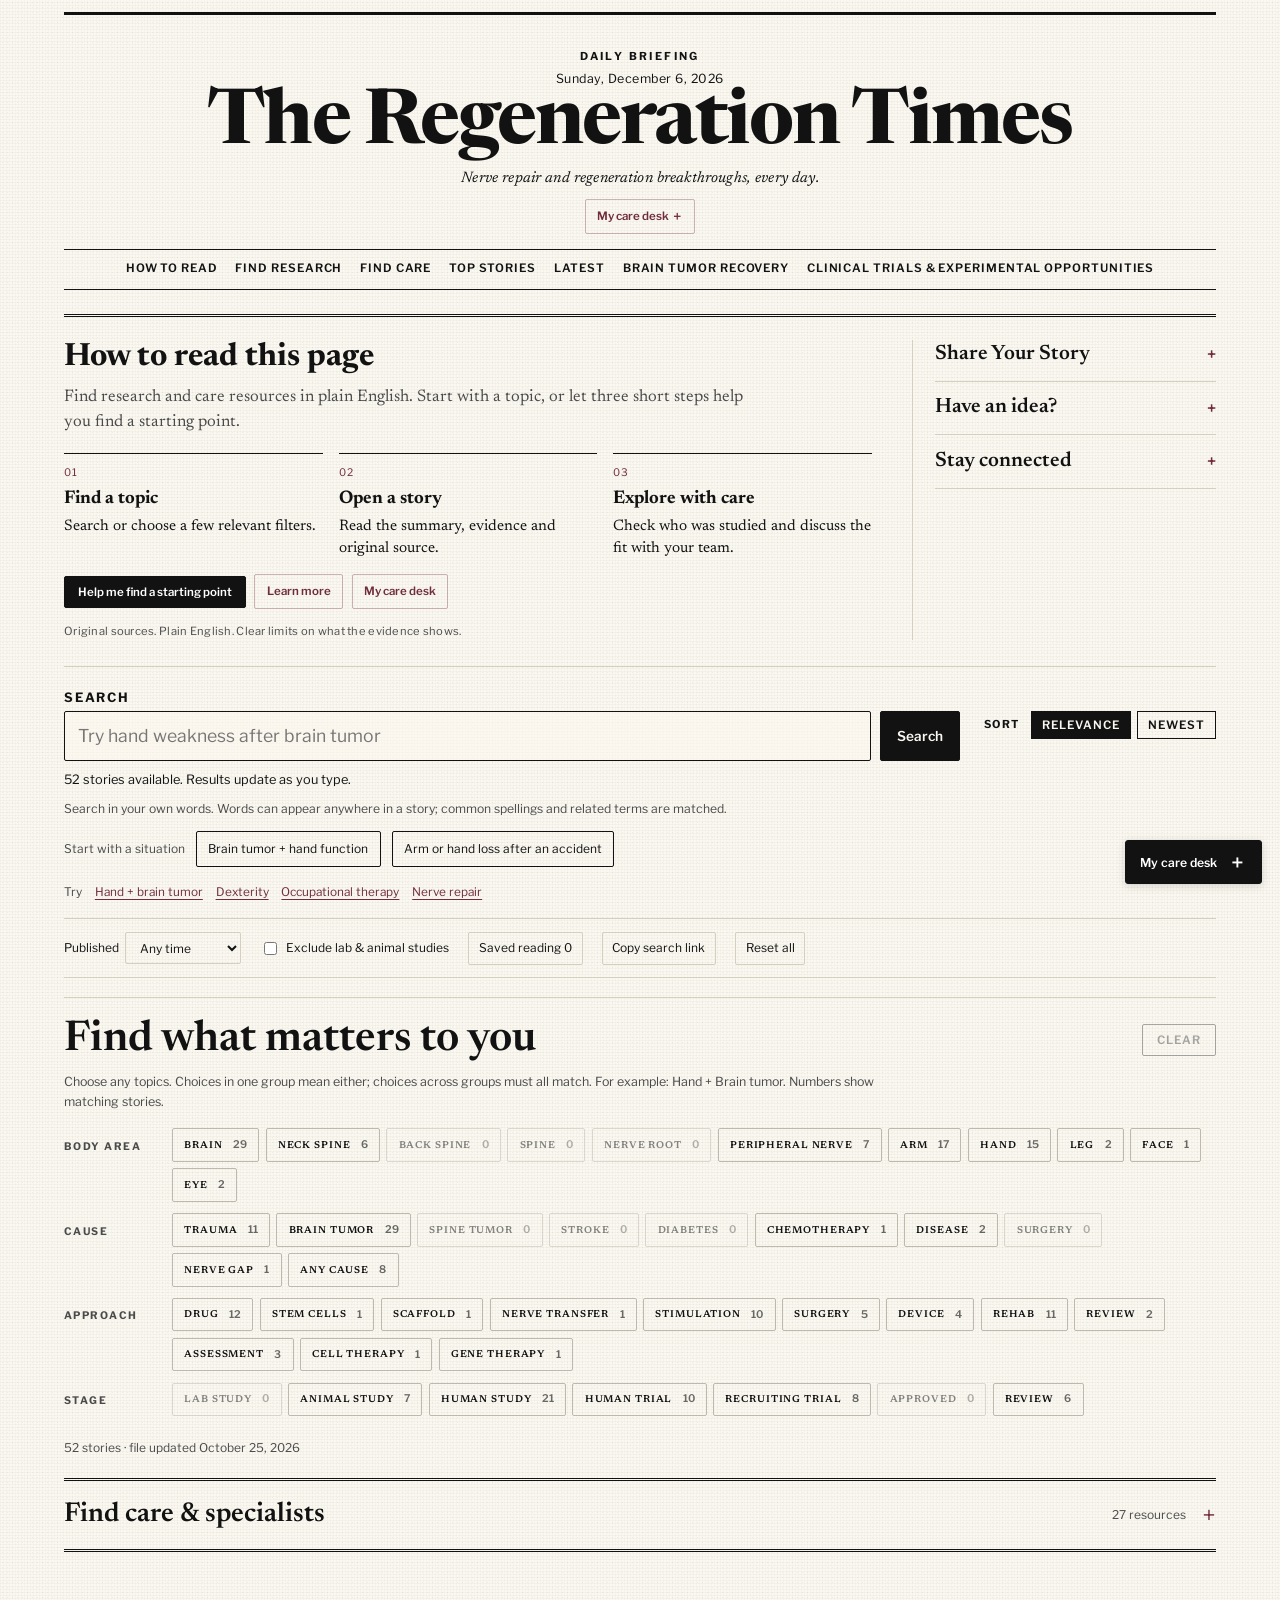
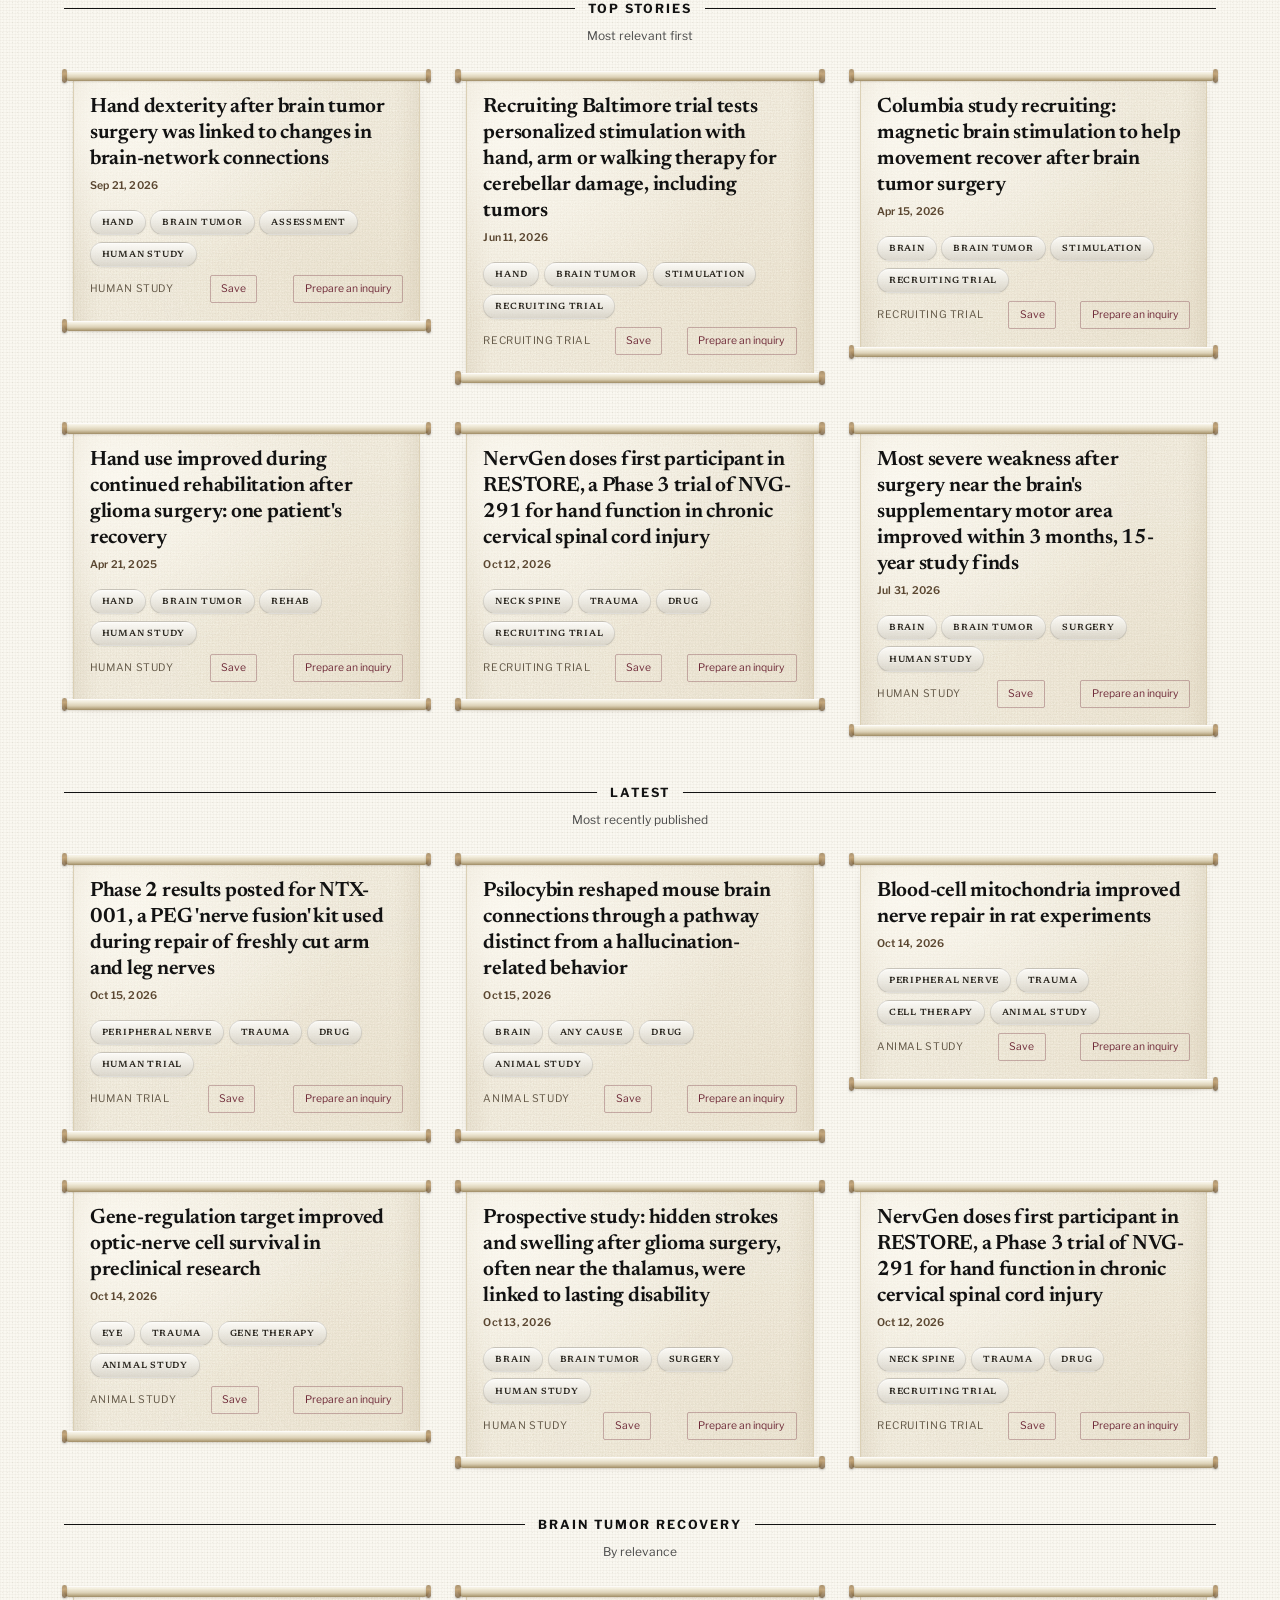
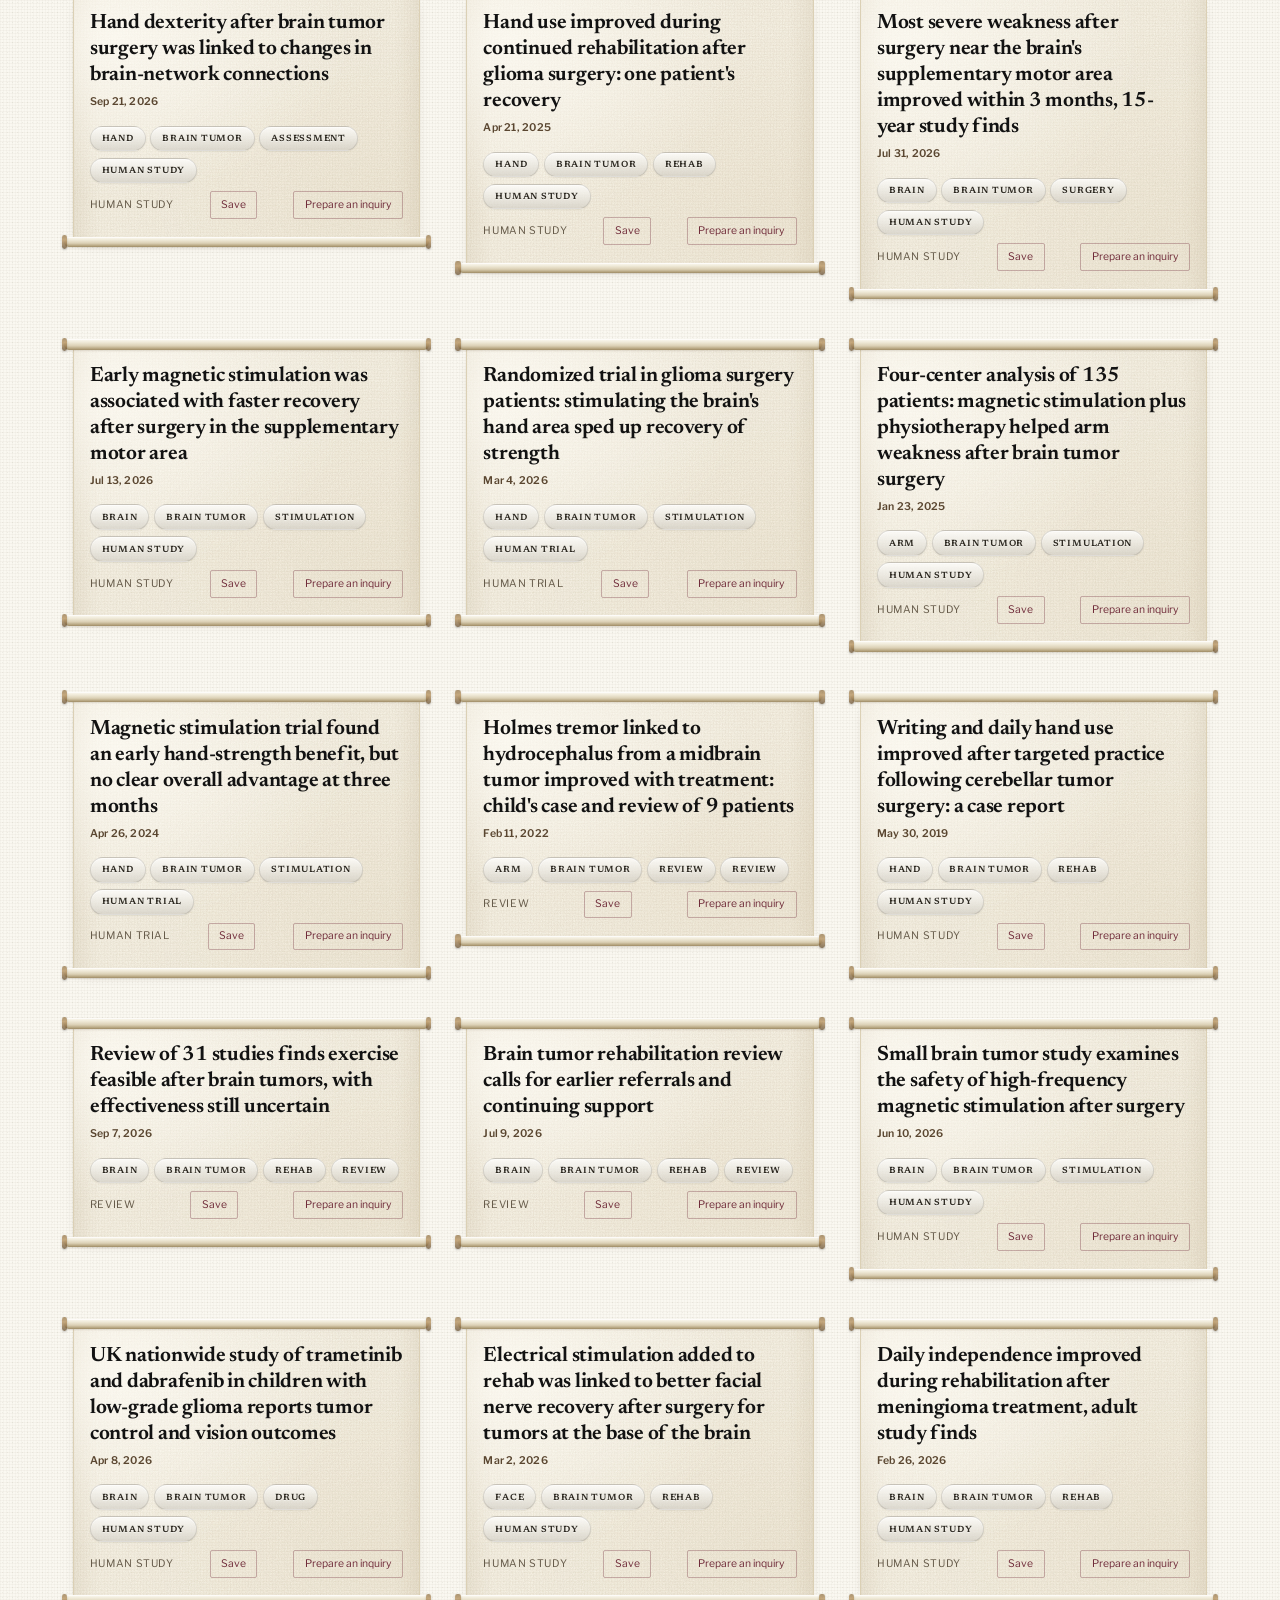
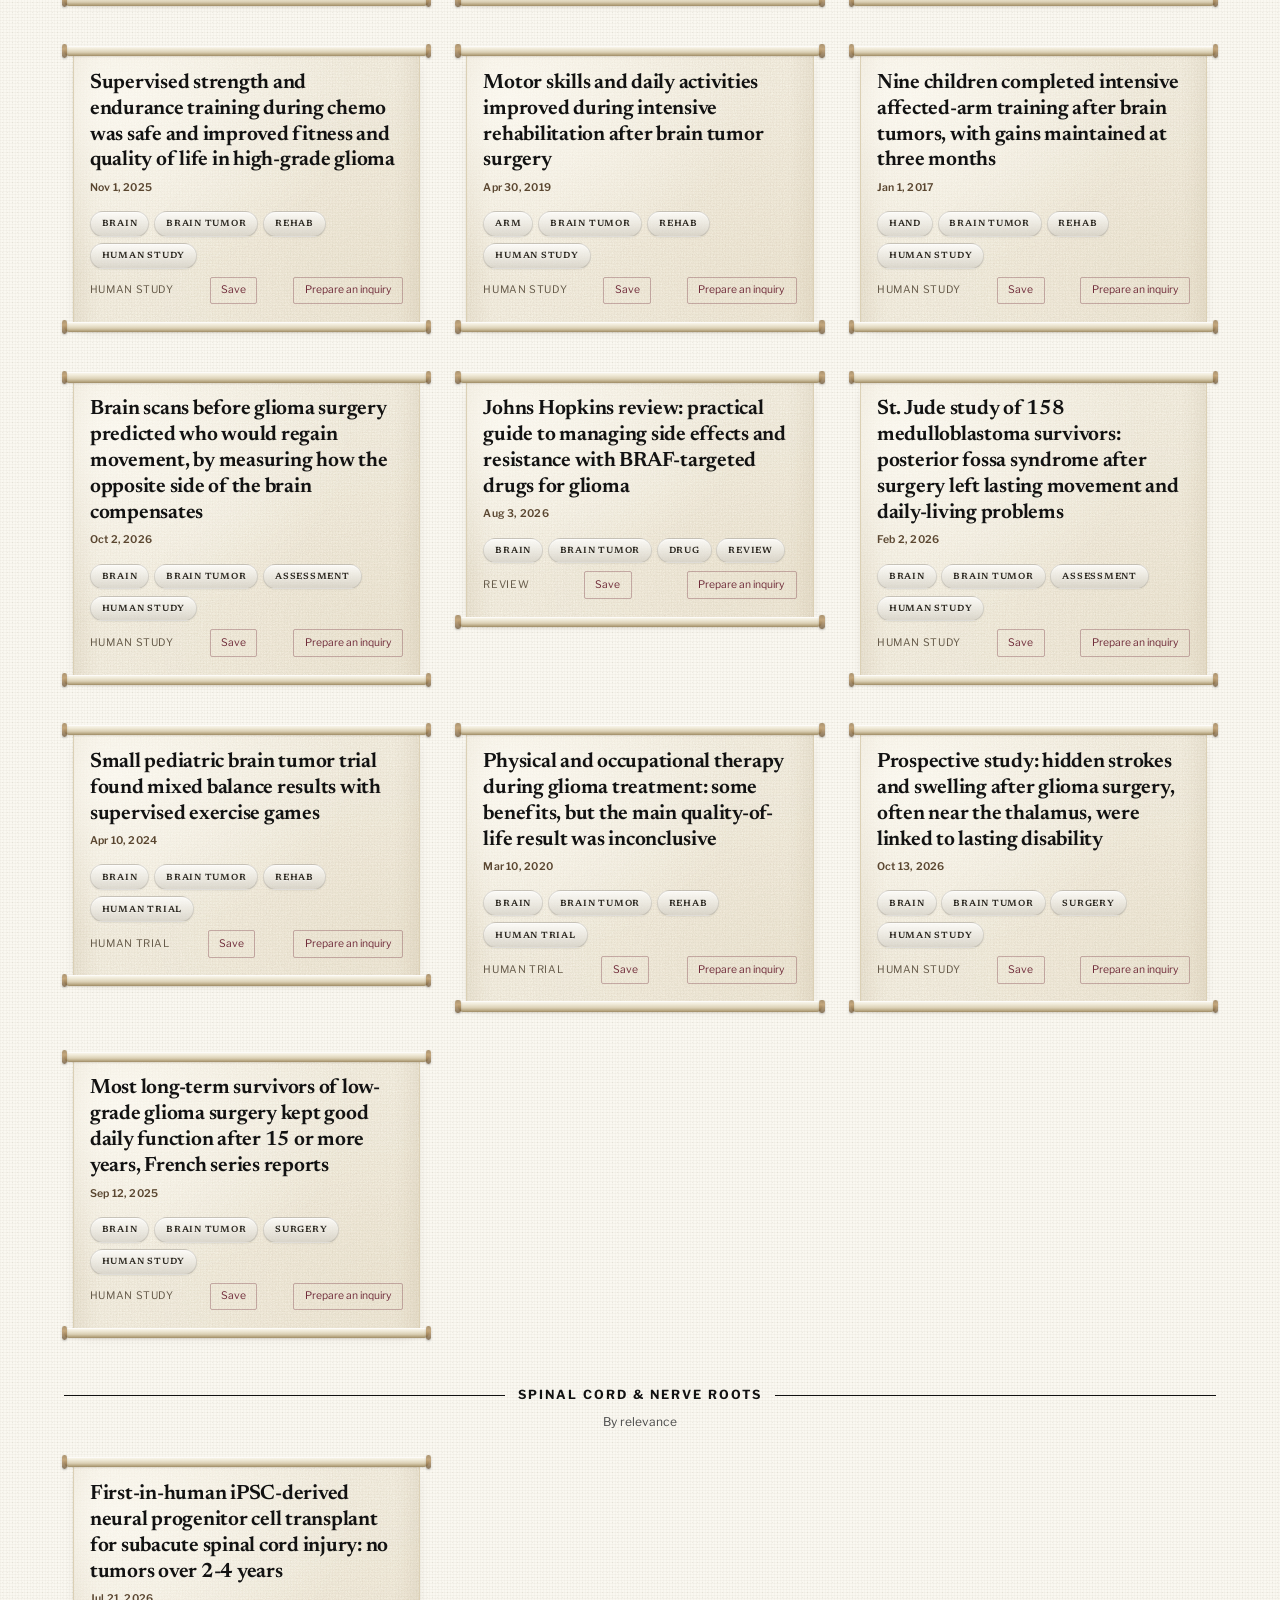
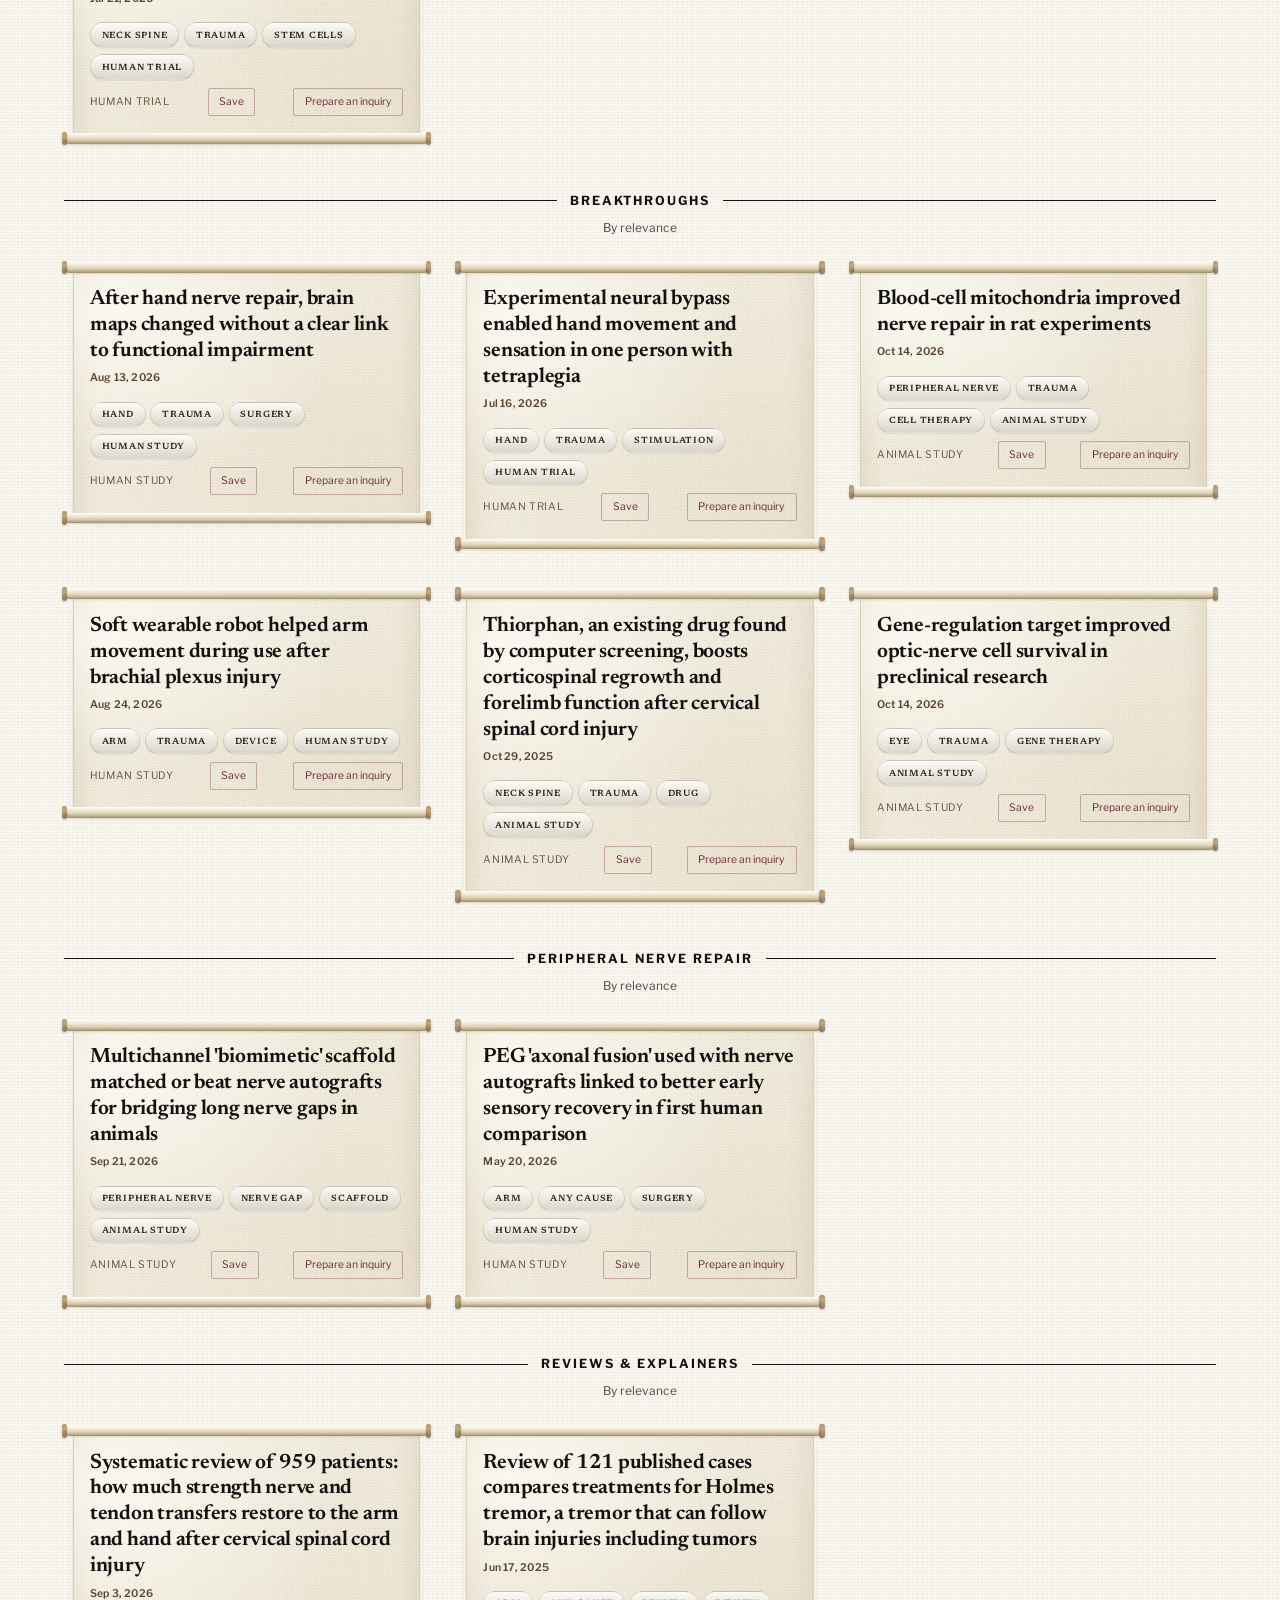
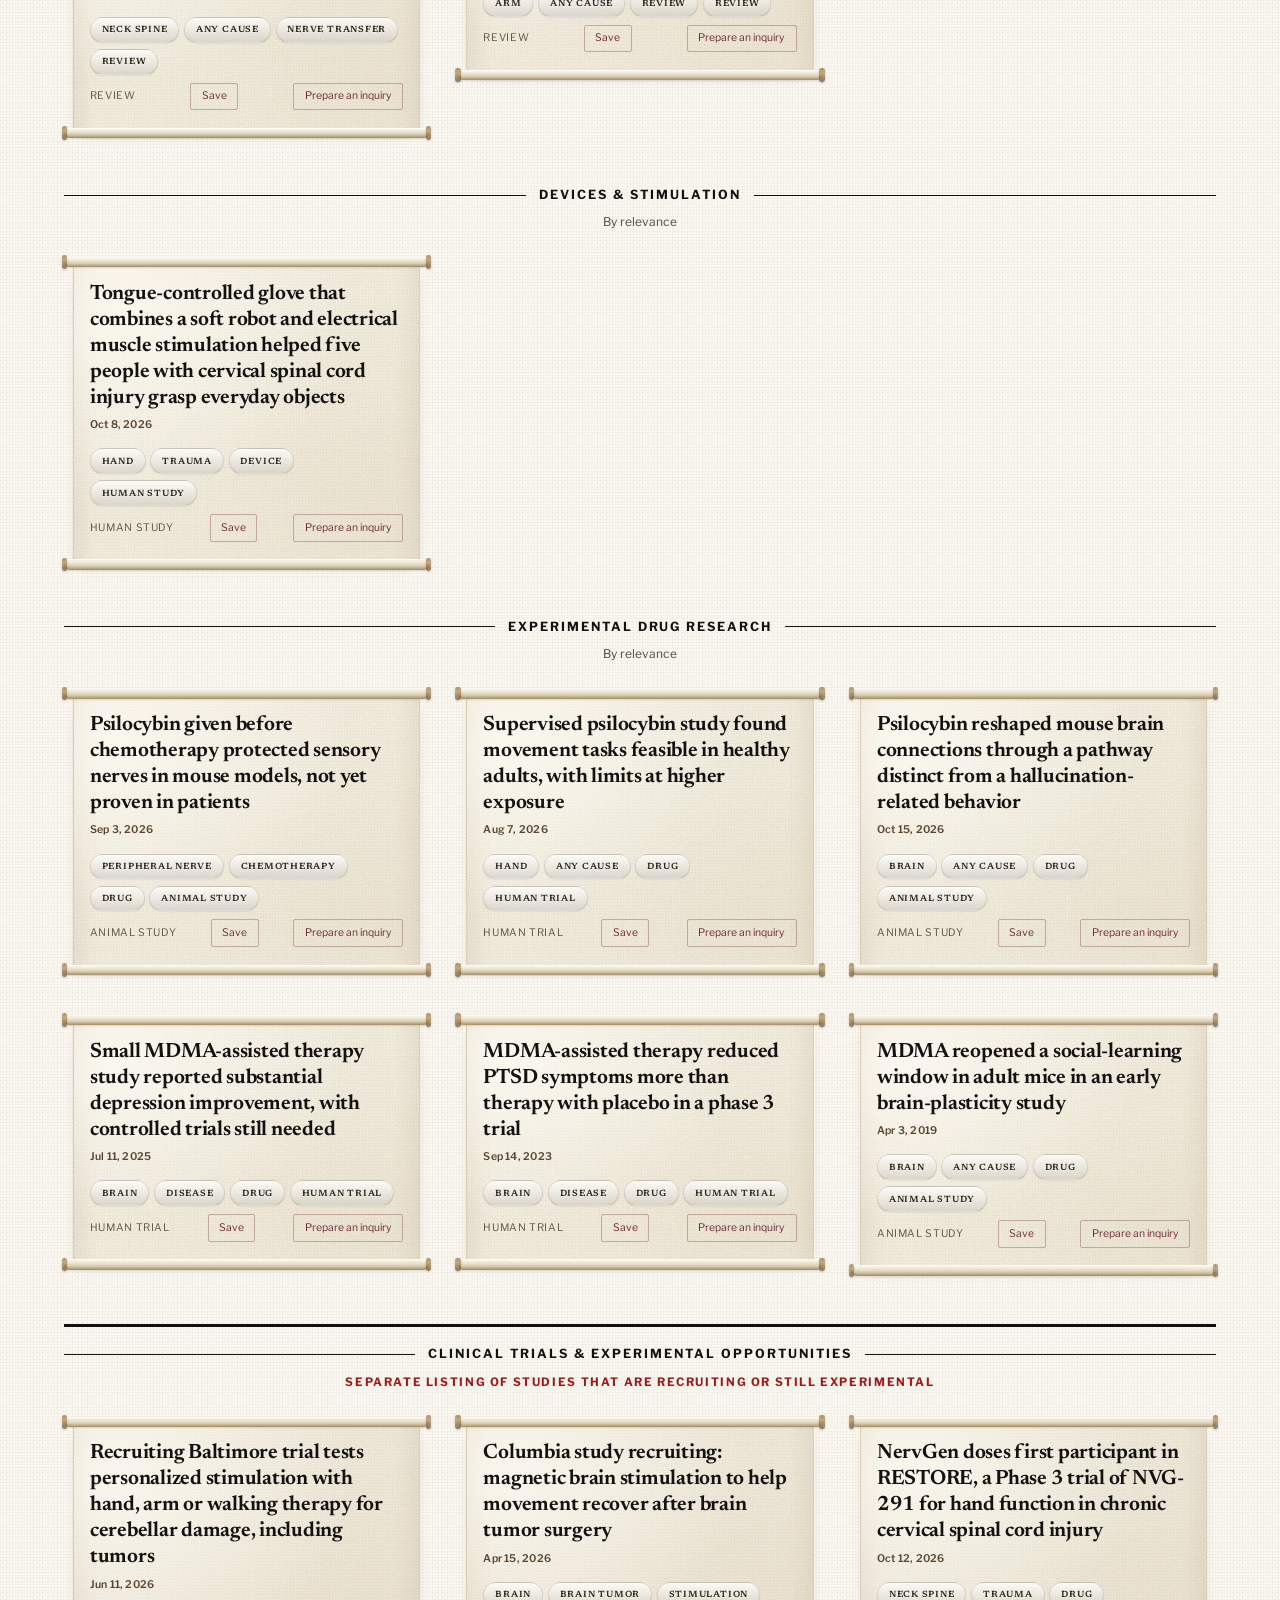
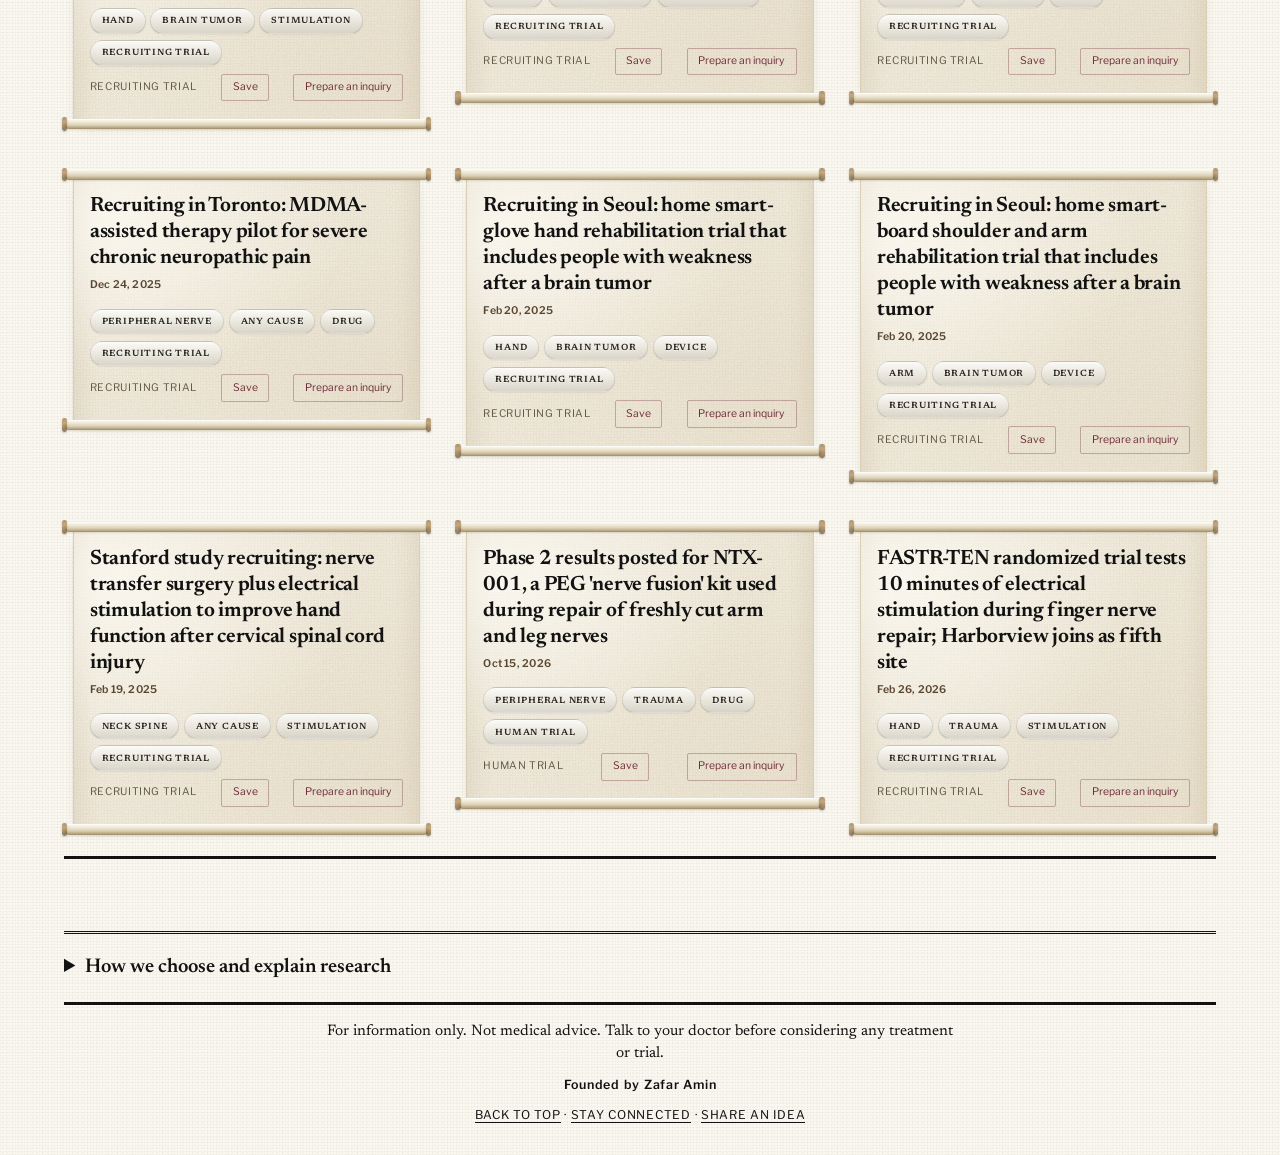
==== commit ccce0f7f: "Audit fixes: pain option, search synonyms, region filter, inquiry spelling and duplicate reminder Ad" ====
--- a/index.html
+++ b/index.html
@@ -10,7 +10,7 @@
   <link rel="preconnect" href="https://fonts.googleapis.com">
   <link rel="preconnect" href="https://fonts.gstatic.com" crossorigin>
   <link href="https://fonts.googleapis.com/css2?family=Libre+Franklin:ital,wght@0,400;0,600;0,700;1,400&family=Newsreader:ital,opsz,wght@0,6..72,400;0,6..72,600;0,6..72,700;1,6..72,400;1,6..72,650&display=swap" rel="stylesheet">
-  <link rel="stylesheet" href="styles.css?v=20261025n">
+  <link rel="stylesheet" href="styles.css?v=20261025p">
 </head>
 <body>
   <a class="skip" href="#content">Skip to stories</a>
@@ -62,7 +62,7 @@
     <div class="tools">
       <form id="search-form" class="search" role="search" autocomplete="off">
         <label for="q">Search</label>
-        <div class="search-entry"><input id="q" name="q" type="search" placeholder="Try hand weakness after brain tumour" aria-describedby="search-help search-status" enterkeyhint="search"><button class="search-submit" type="submit">Search</button></div>
+        <div class="search-entry"><input id="q" name="q" type="search" placeholder="Try hand weakness after brain tumor" aria-describedby="search-help search-status" enterkeyhint="search"><button class="search-submit" type="submit">Search</button></div>
       </form>
       <div class="sort" role="group" aria-label="Sort stories">
         <span class="sort-label" id="sort-label">Sort</span>
@@ -119,7 +119,7 @@
       <p class="care-directory-scope">Matches your search words, body area and cause. Publication date and study-stage filters apply to articles only. A match does not confirm that a program will accept a patient.</p>
       <div class="care-directory-controls">
         <label for="care-age">Age group <select id="care-age"><option value="all">All / not specified</option><option value="adult">Adult services</option><option value="pediatric">Pediatric services</option></select></label>
-        <label for="care-region">Location <select id="care-region"><option value="all">All listed locations</option><option value="Florida">Florida</option><option value="other">Outside Florida</option></select></label>
+        <label for="care-region">Location <select id="care-region"><option value="all">All listed locations</option><option value="Florida">Florida</option><option value="us-other">Other US states</option><option value="canada">Canada</option></select></label>
       </div>
       <p id="care-resource-status" role="status"></p>
       <div class="care-resource-grid" id="care-resource-grid"></div>
@@ -208,7 +208,7 @@
       </fieldset>
       <fieldset data-guide-step="1" hidden><legend>What is difficult, and when did it begin?</legend>
         <div class="choice-grid" role="group" aria-label="Functions to explore">
-          <label><input type="checkbox" name="function" value="grasp">Holding or releasing</label><label><input type="checkbox" name="function" value="dexterity">Precise finger movements</label><label><input type="checkbox" name="function" value="clench">Clenching / hard to open</label><label><input type="checkbox" name="function" value="weak">Weakness / loss of use</label><label><input type="checkbox" name="function" value="sensation">Numbness / less feeling</label><label><input type="checkbox" name="function" value="walking">Walking / balance</label><label><input type="checkbox" name="function" value="vision">Eye movement / vision</label><label><input type="checkbox" name="function" value="planning">Planning a movement</label>
+          <label><input type="checkbox" name="function" value="grasp">Holding or releasing</label><label><input type="checkbox" name="function" value="dexterity">Precise finger movements</label><label><input type="checkbox" name="function" value="clench">Clenching / hard to open</label><label><input type="checkbox" name="function" value="weak">Weakness / loss of use</label><label><input type="checkbox" name="function" value="sensation">Numbness / less feeling</label><label><input type="checkbox" name="function" value="walking">Walking / balance</label><label><input type="checkbox" name="function" value="vision">Eye movement / vision</label><label><input type="checkbox" name="function" value="planning">Planning a movement</label><label><input type="checkbox" name="function" value="pain">Ongoing pain, including nerve pain</label>
         </div>
         <label class="field-label" for="guide-timing">When did the difficulty first appear?</label><select id="guide-timing" name="timing"><option value="unknown">Not sure</option><option value="before">Before any surgery or other treatment</option><option value="after">After surgery or another treatment</option><option value="both">Before treatment, with later changes too</option><option value="injury">At or after an accident / injury</option></select>
         <div id="guide-injury-site" hidden><label class="field-label" for="guide-site">Injury site, if confirmed by the clinical team</label><select id="guide-site" name="site"><option value="">Not known / not confirmed</option><option value="Brain">Brain</option><option value="Spine">Spinal cord</option><option value="Peripheral nerve">Brachial plexus</option><option value="Peripheral nerve-individual">Individual peripheral nerve</option><option value="multiple">More than one site</option></select><p class="community-note">Do not guess from the symptom. This records context for discussion, not a diagnosis.</p></div>
@@ -280,18 +280,18 @@
         </form>
       </section>
       <section id="desk-files-panel" data-desk-panel="files" hidden aria-labelledby="desk-files-heading">
-        <h3 id="desk-files-heading">Keep control of your documents</h3><p><strong>Document uploads, automatic cloud saving and document review are not connected to this page yet.</strong> AI inquiry drafting is available from Inquiries through a private owner-only window.</p><p>For now, export your care-desk backup and keep it in a private folder you control, such as your OneDrive. To return to it, download that file and choose Open backup here. Opening a cloud folder does not save this page.</p><p>A later protected connection can let you choose which records to review and explain what is sent to GPT before you agree. Uploading for storage will not automatically authorize AI review.</p><p class="guided-scope">This desk organizes questions and reading. It does not diagnose, interpret scan images, prescribe treatment or confirm trial eligibility. Use your clinical team’s secure portal for medical care.</p>
-      </section>
-      <details class="desk-backup-controls"><summary>Keep a copy, restore or clear this visit</summary><div class="desk-transfer"><button type="button" class="quiet-button" id="desk-export">Export backup</button><button type="button" class="quiet-button" id="desk-import">Open backup</button><button type="button" class="quiet-button" id="desk-clear">Clear personal entries</button><input type="file" id="desk-backup-file" accept=".json,application/json" hidden></div>
+        <h3 id="desk-files-heading">Keep control of your documents</h3><p><a class="reader-action" href="https://regeneration-family-companion.zafaramin.chatgpt.site/" target="_blank" rel="noopener noreferrer">Open my private care desk</a></p><p>Owner-only sign-in opens a private profile and inquiry tracker with an explicit Save to my account button. Saved entries restore there after sign-in. Entries in this public care desk do not transfer automatically.</p><p><strong>Document uploads, automatic cloud saving and document review are not connected to this public page.</strong> AI inquiry drafting is available from Inquiries through a private owner-only window.</p><p>For now, export your care-desk backup and keep it in a private folder you control, such as your OneDrive. To return to it, download that file and choose Open backup here. Opening a cloud folder does not save this page.</p><p>A later protected connection can let you choose which records to review and explain what is sent to GPT before you agree. Uploading for storage will not automatically authorize AI review.</p><p class="guided-scope">This desk organizes questions and reading. It does not diagnose, interpret scan images, prescribe treatment or confirm trial eligibility. Use your clinical team’s secure portal for medical care.</p>
+      </section>
+      <details class="desk-backup-controls"><summary>Keep a copy, restore or clear this visit</summary><div class="desk-transfer"><button type="button" class="quiet-button" id="desk-export">Export backup</button><button type="button" class="quiet-button" id="desk-import">Open backup</button><button type="button" class="quiet-button" id="desk-clear">Clear personal entries</button><input type="file" id="desk-backup-file" accept=".json,application/json" aria-label="Choose a care desk backup file" hidden></div>
       <p class="community-note">A backup contains personal entries and is not encrypted by this page. Opening a backup replaces those entries and merges its saved story IDs with your saved reading. Export first if you need to keep the current version.</p></details><p class="care-desk-feedback" id="desk-feedback" role="status" aria-live="polite"></p>
       <div id="desk-clear-confirm" class="desk-clear-confirm" hidden><p>Clear your questionnaire answers, notes and timeline from this page? Saved story IDs and downloaded copies will remain.</p><div class="guide-actions"><button type="button" class="reader-action" id="desk-clear-yes">Clear personal entries now</button><button type="button" class="quiet-button" id="desk-clear-no">Keep working</button></div></div>
     </div>
   </dialog>
 
-  <script src="guided.js?v=20261025n"></script>
-  <script src="share.js?v=20261025n"></script>
-  <script src="care-desk.js?v=20261025n"></script>
-  <script src="inquiry.js?v=20261025n"></script>
-  <script src="app.js?v=20261025n"></script>
+  <script src="guided.js?v=20261025p"></script>
+  <script src="share.js?v=20261025p"></script>
+  <script src="care-desk.js?v=20261025p"></script>
+  <script src="inquiry.js?v=20261025p"></script>
+  <script src="app.js?v=20261025p"></script>
 </body>
 </html>
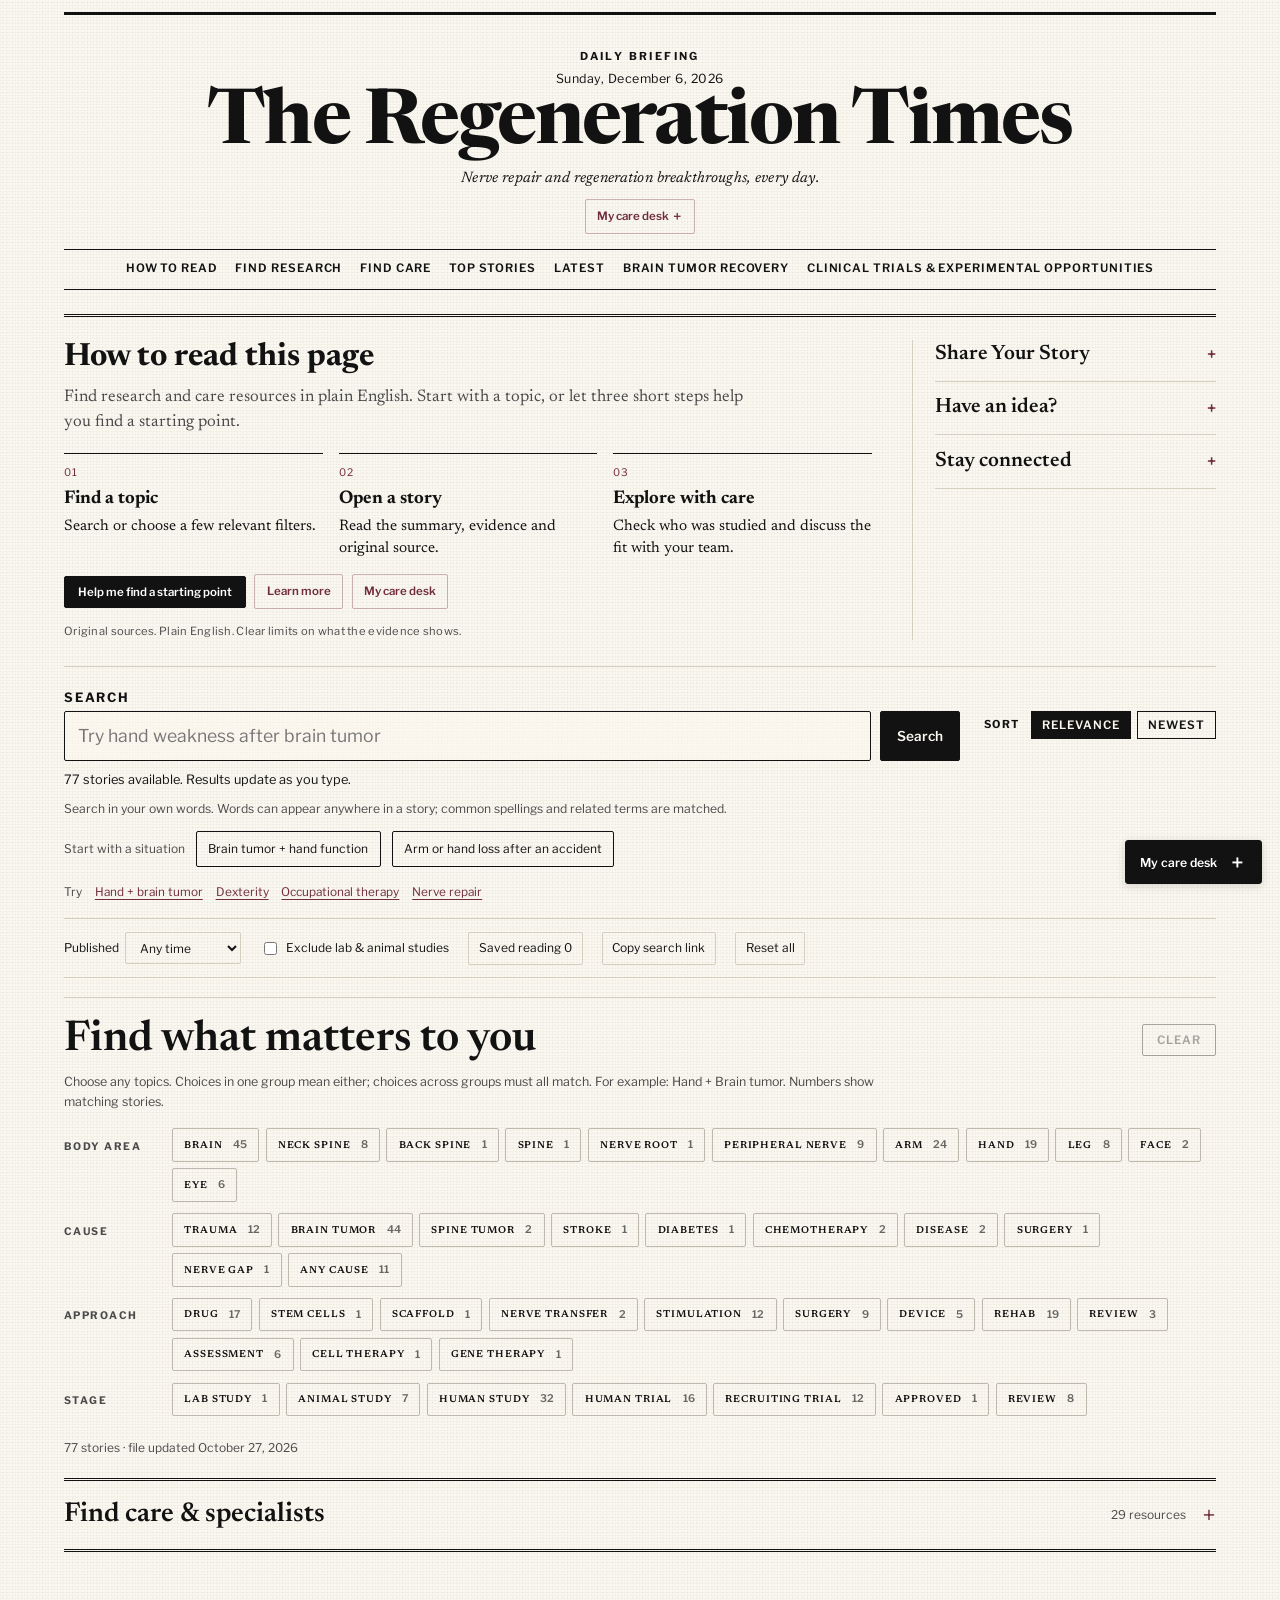
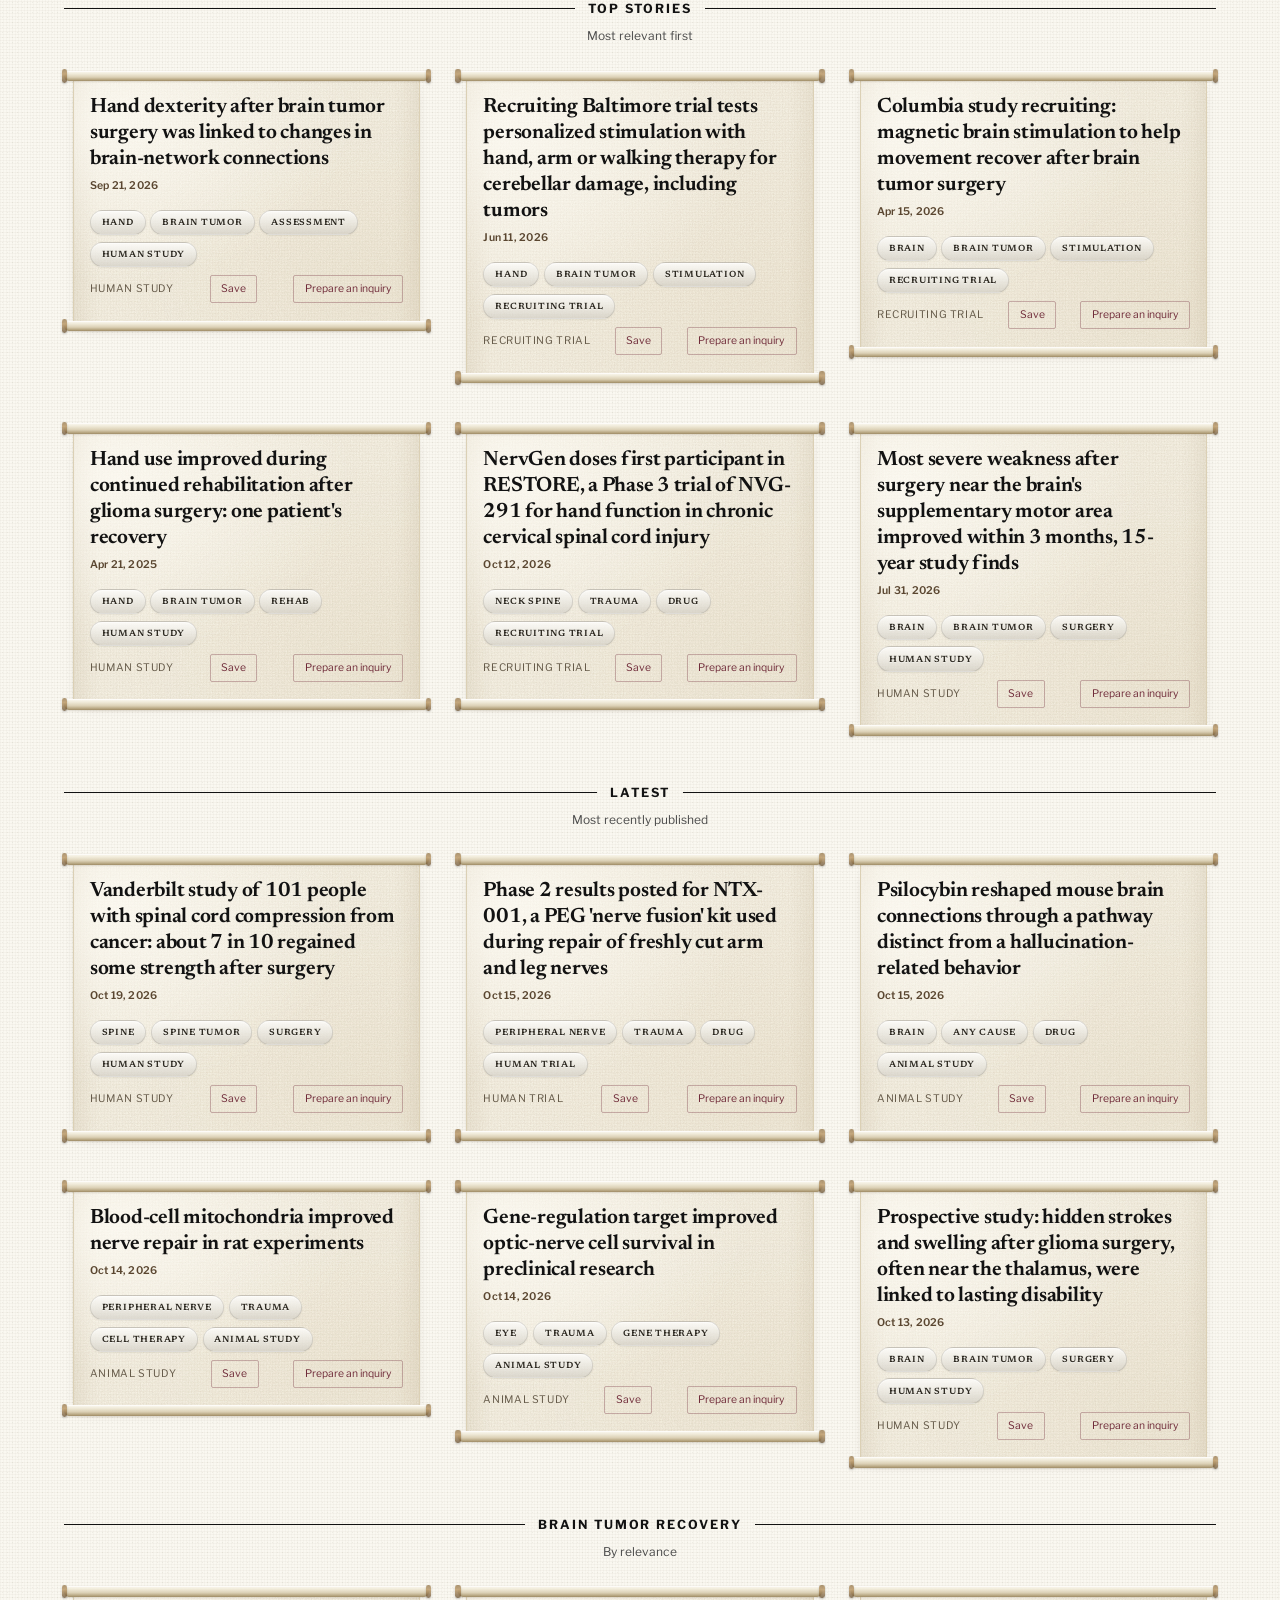
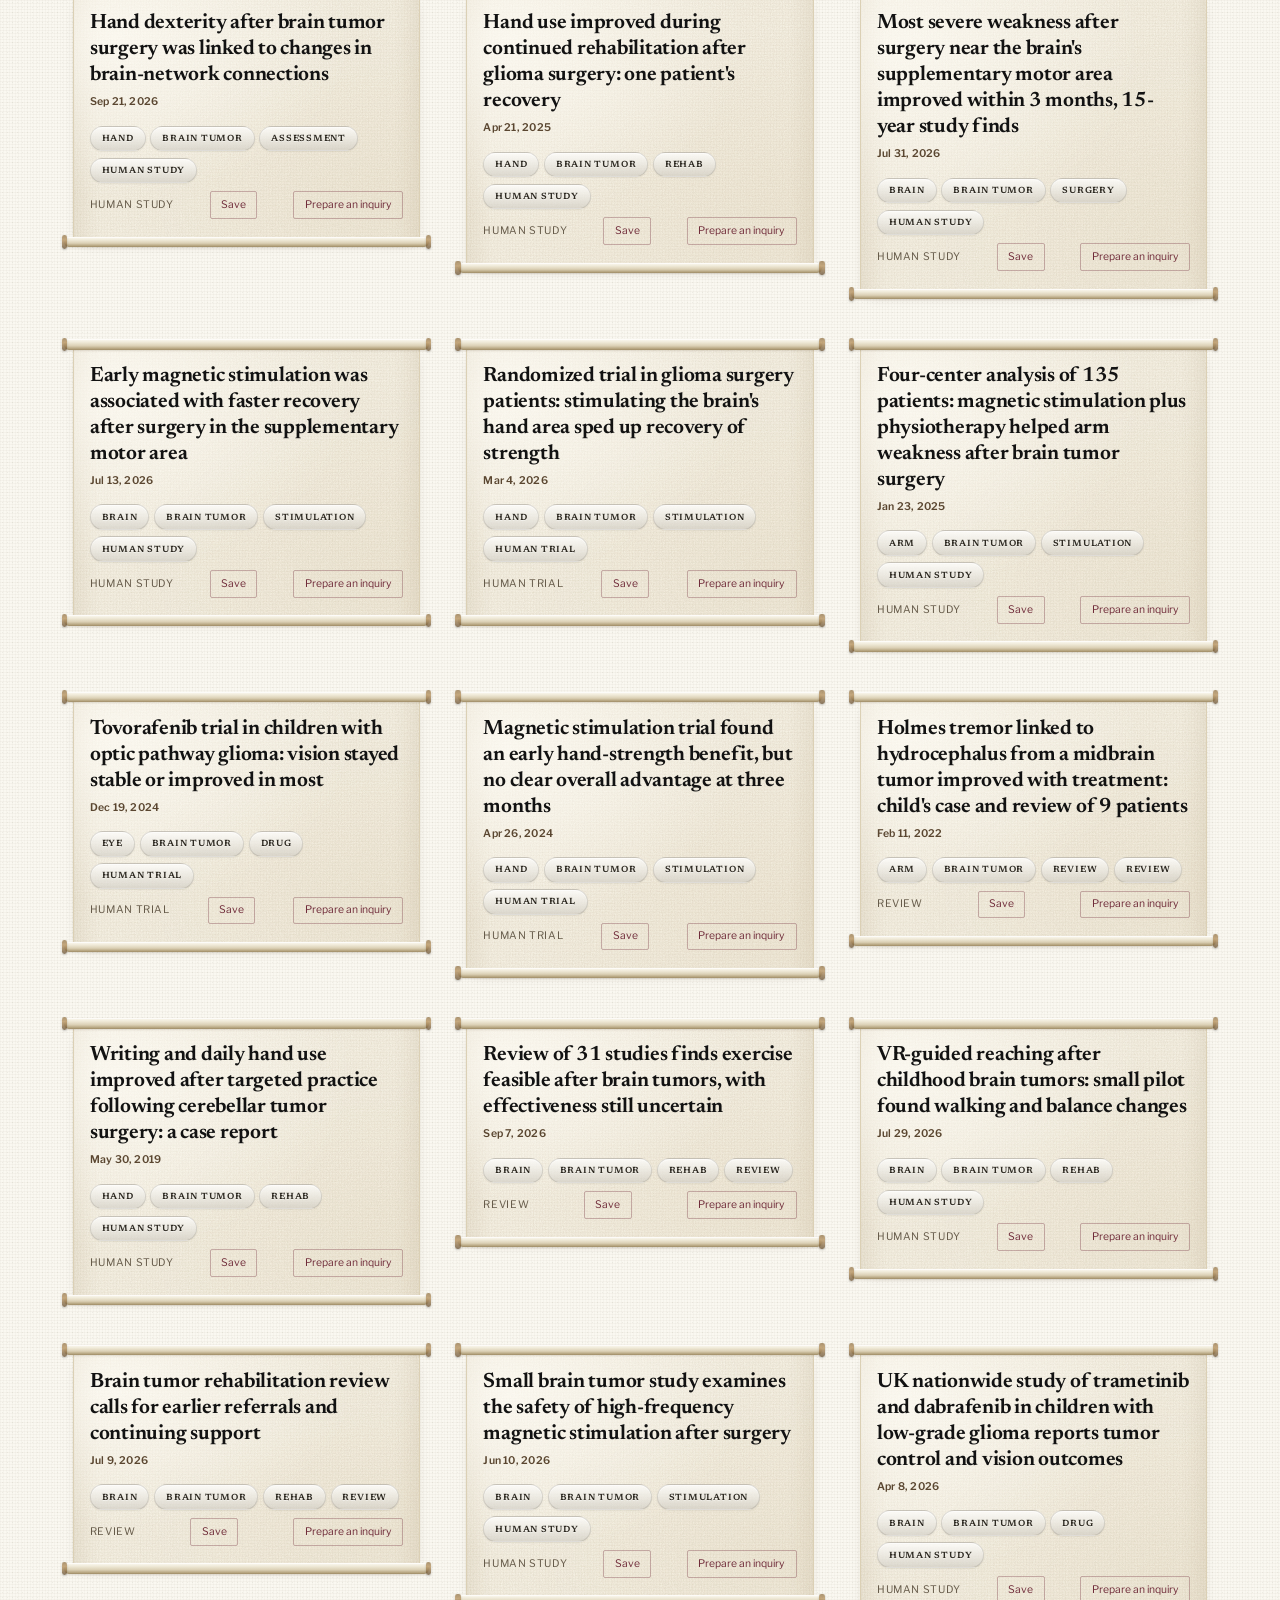
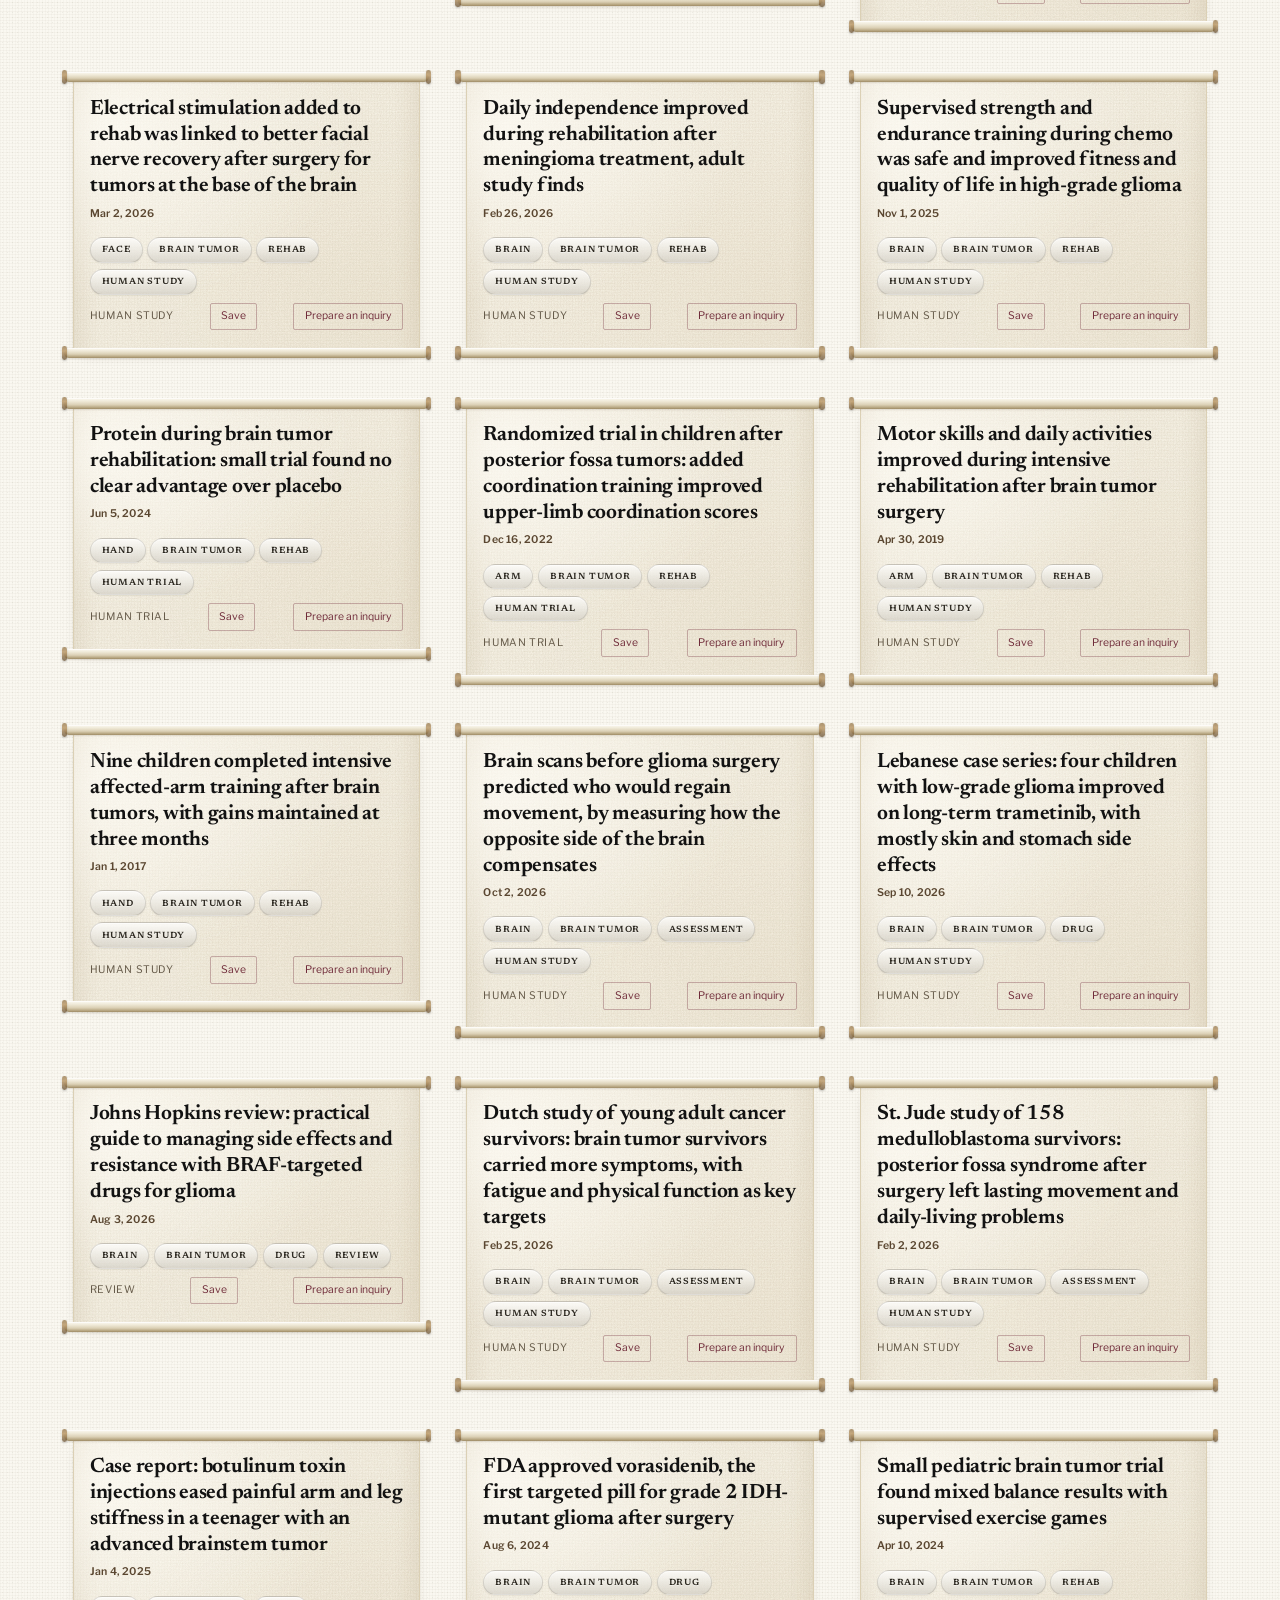
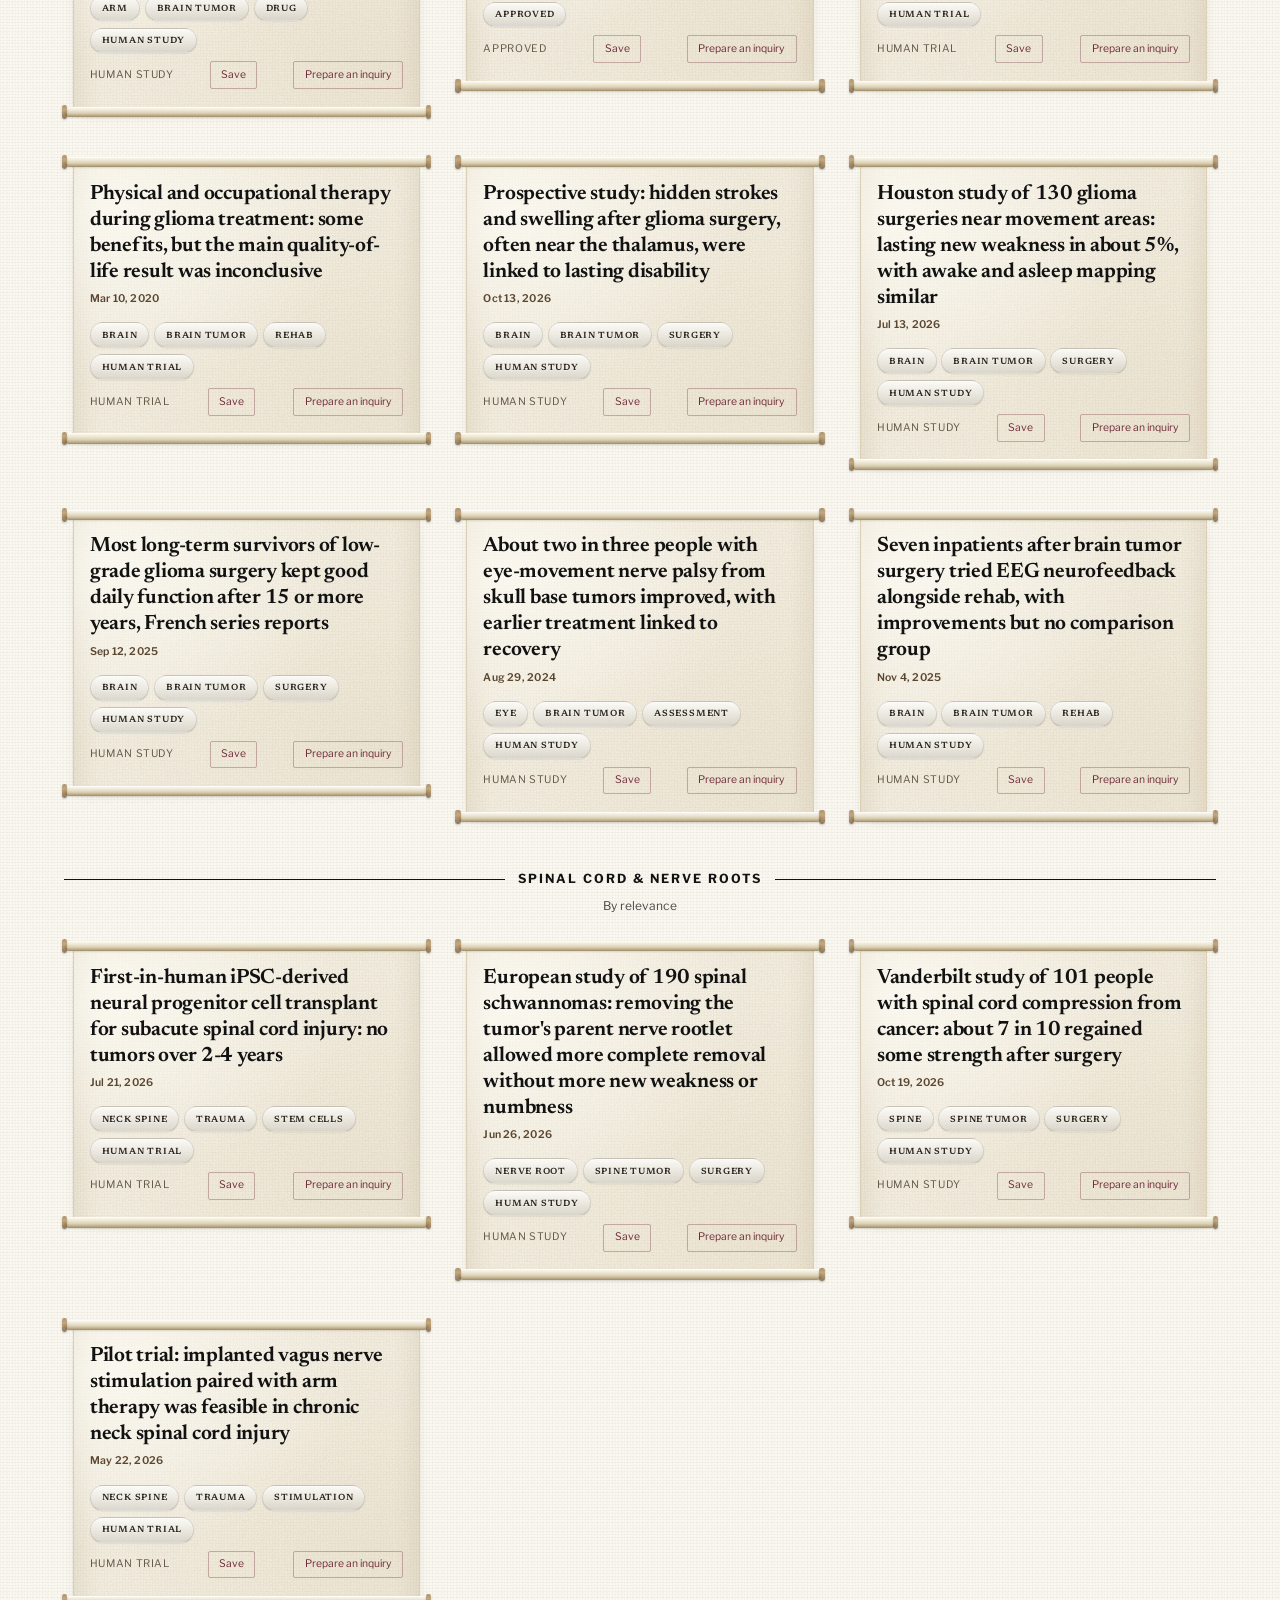
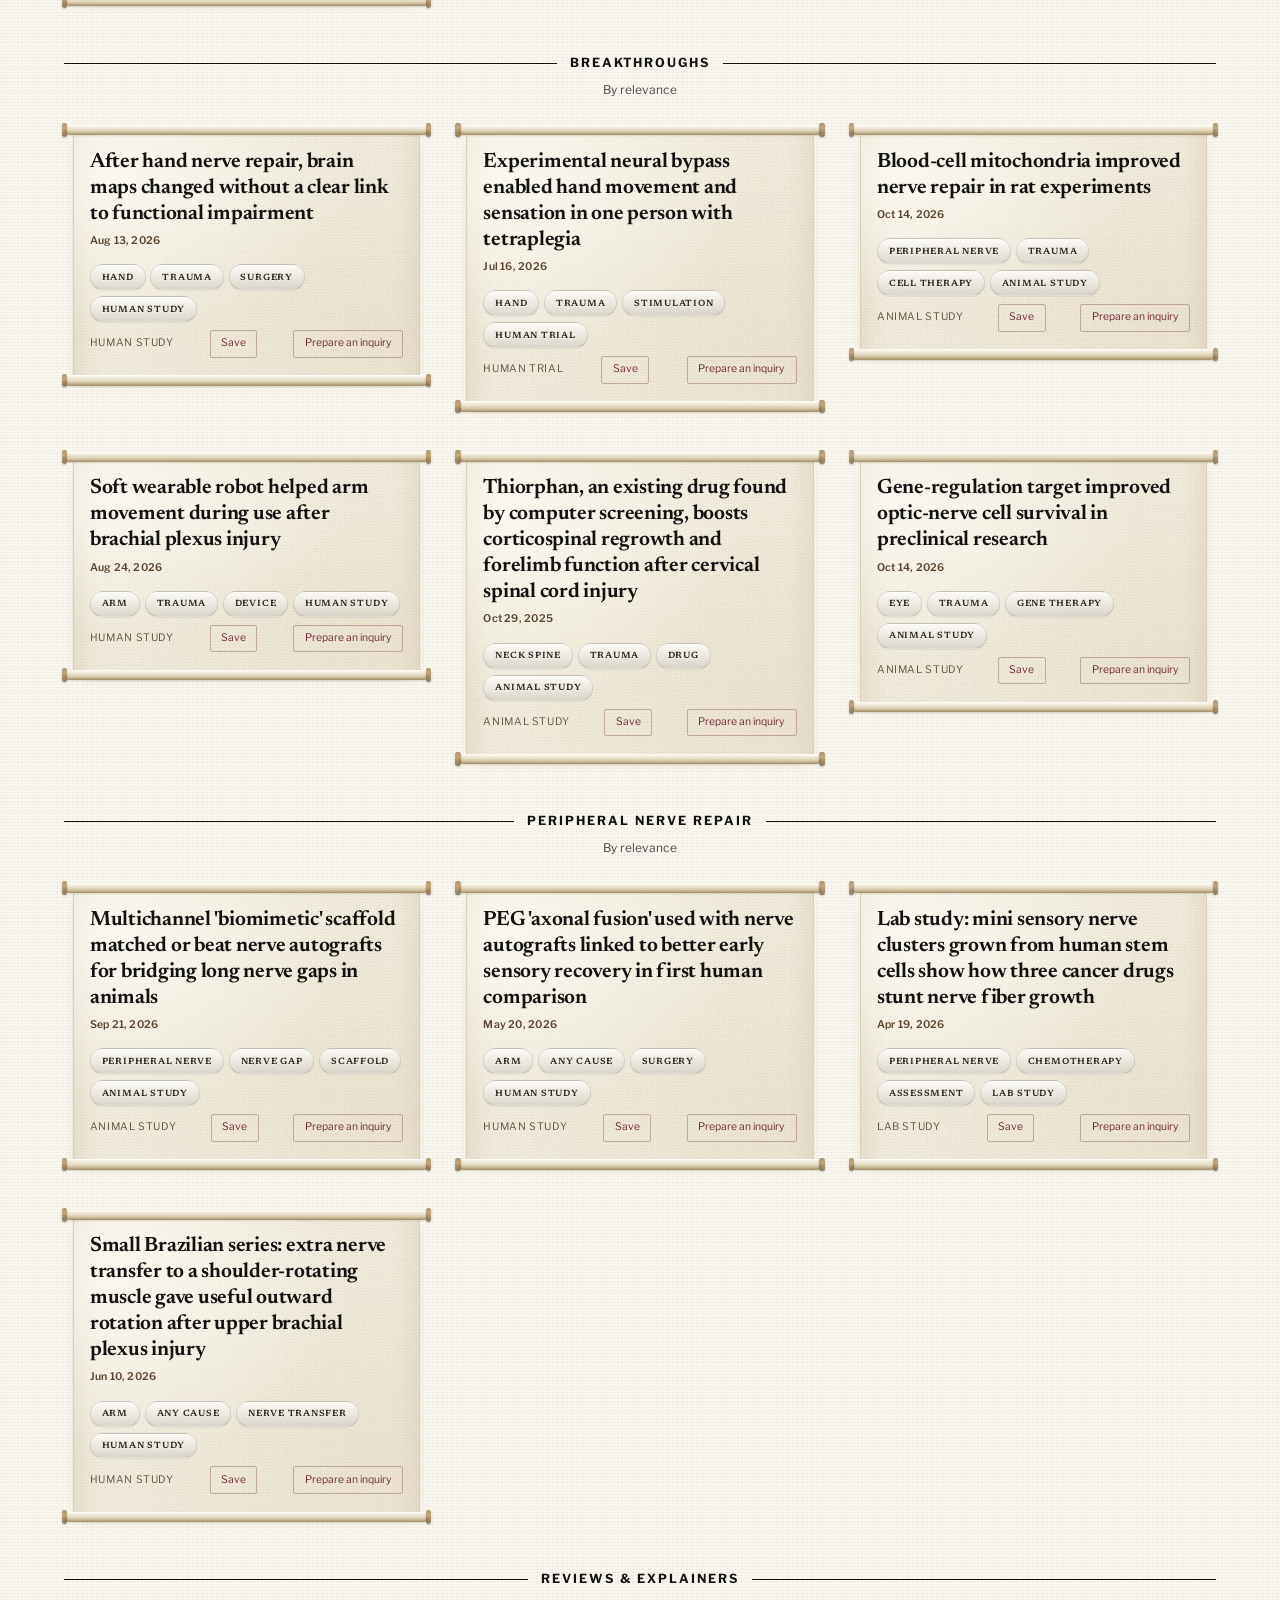
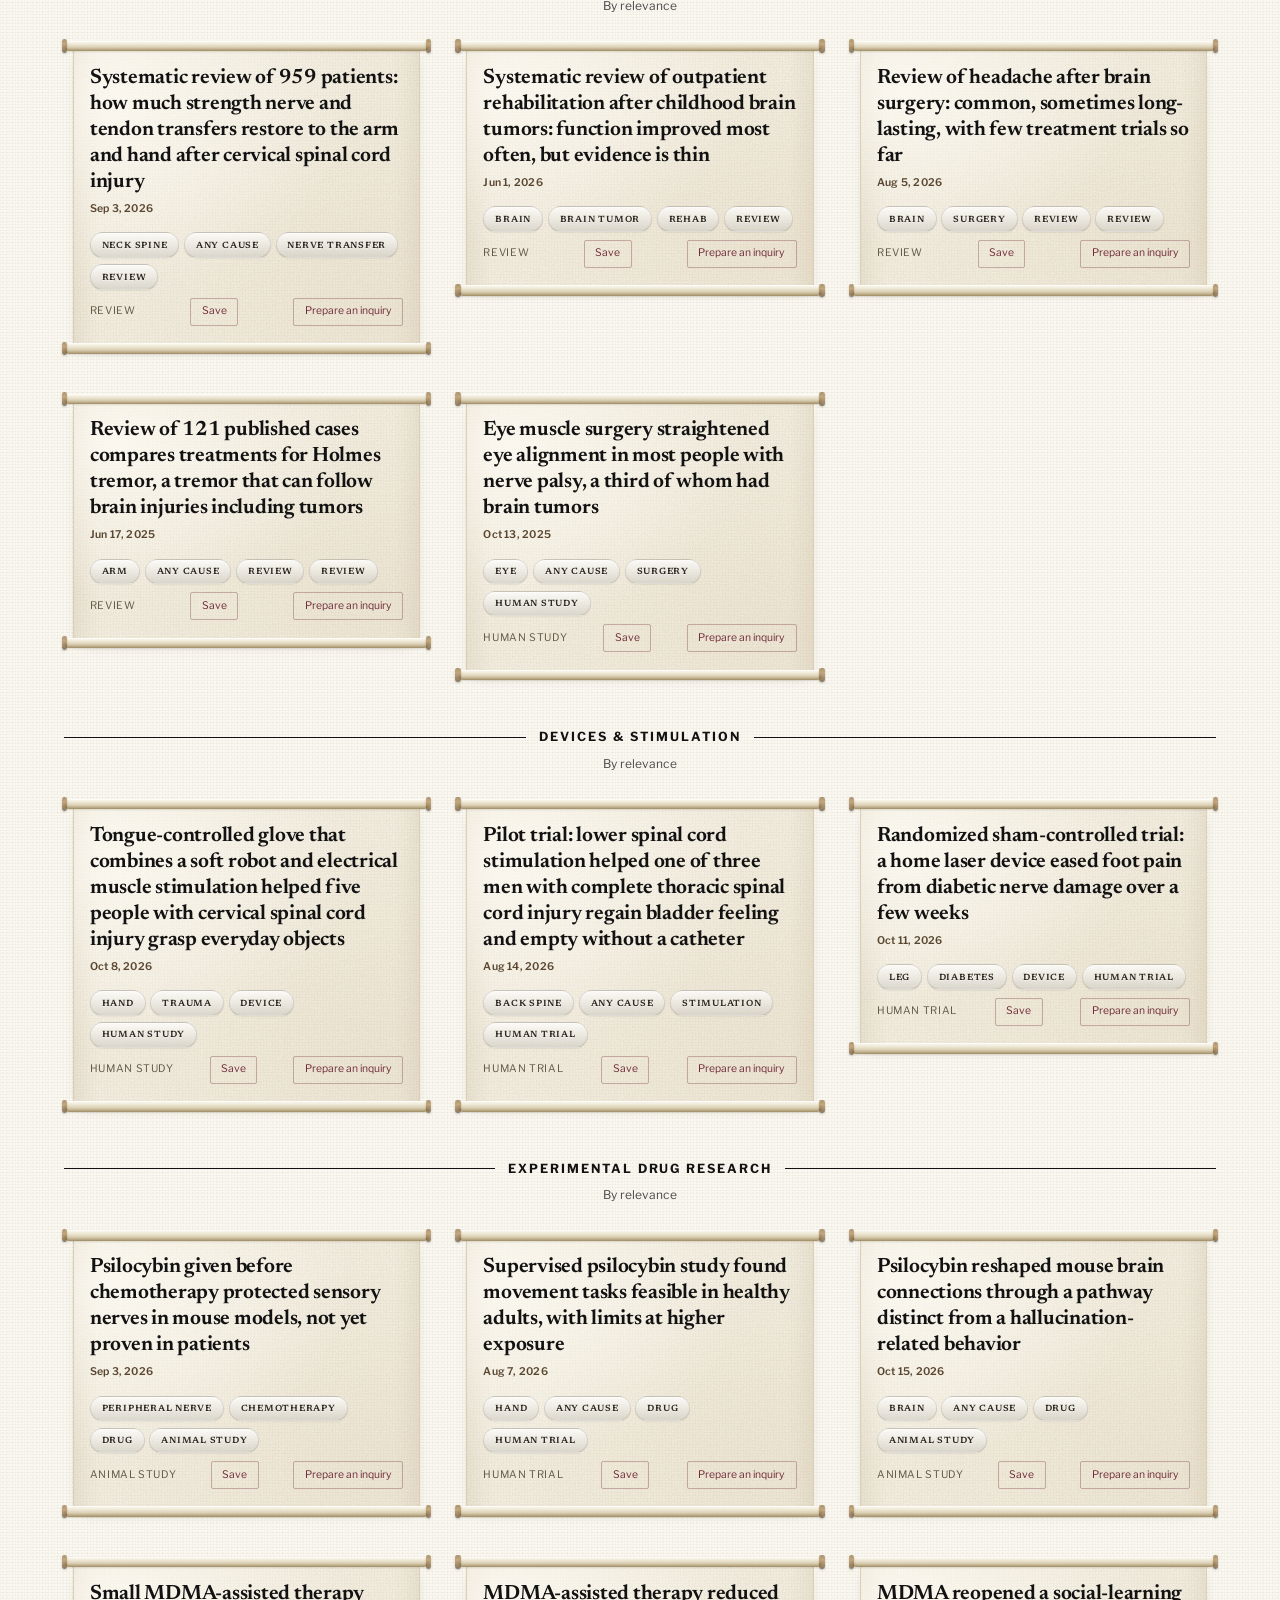
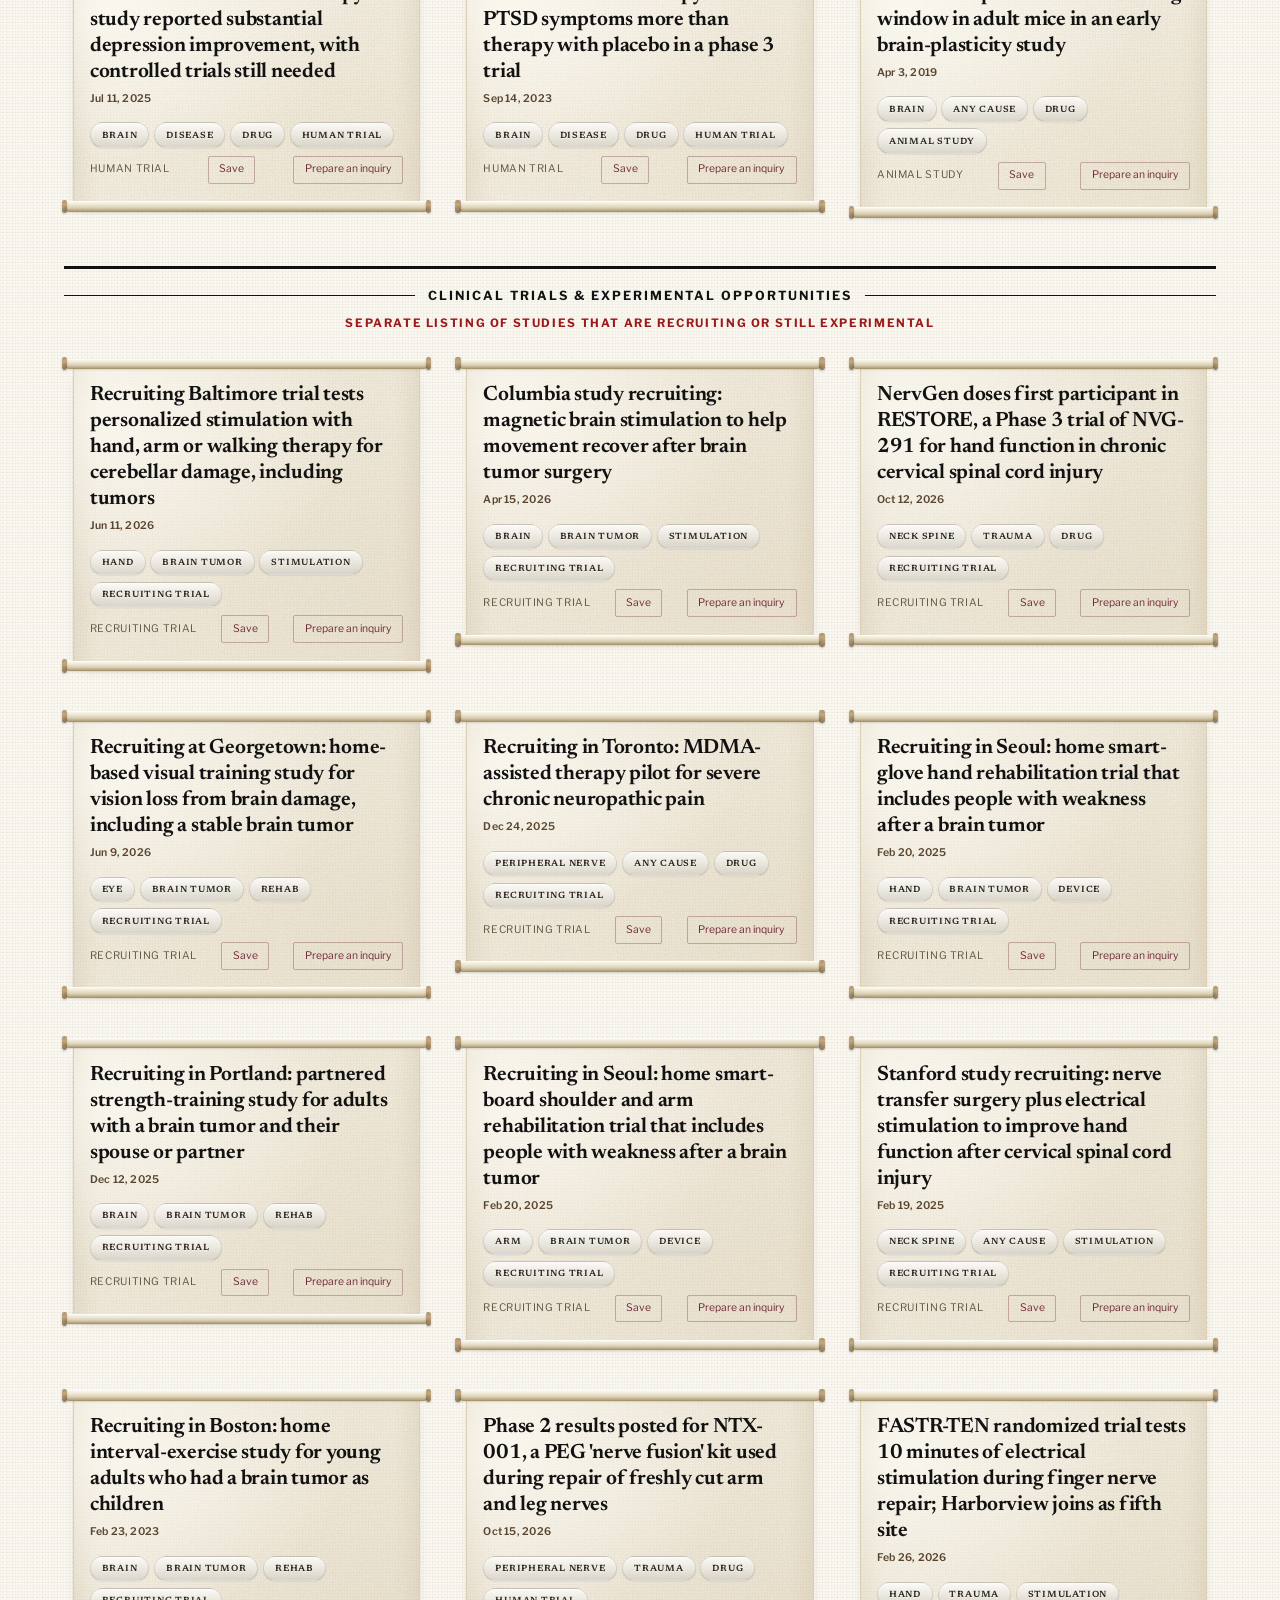
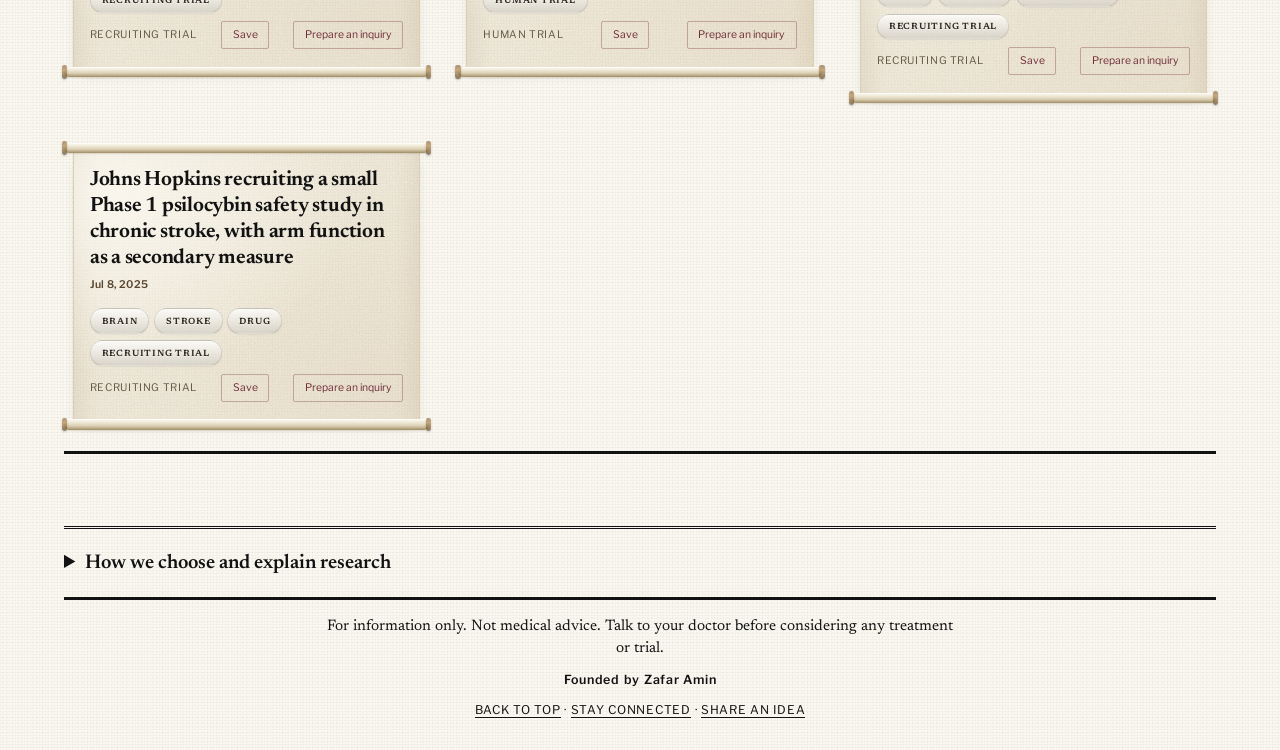
==== commit bc6ff769: "Connect journal care desk to encrypted private account autosave and restore" ====
--- a/index.html
+++ b/index.html
@@ -10,7 +10,7 @@
   <link rel="preconnect" href="https://fonts.googleapis.com">
   <link rel="preconnect" href="https://fonts.gstatic.com" crossorigin>
   <link href="https://fonts.googleapis.com/css2?family=Libre+Franklin:ital,wght@0,400;0,600;0,700;1,400&family=Newsreader:ital,opsz,wght@0,6..72,400;0,6..72,600;0,6..72,700;1,6..72,400;1,6..72,650&display=swap" rel="stylesheet">
-  <link rel="stylesheet" href="styles.css?v=20261025p">
+  <link rel="stylesheet" href="styles.css?v=20261027save">
 </head>
 <body>
   <a class="skip" href="#content">Skip to stories</a>
@@ -240,7 +240,7 @@
     <div class="form-dialog-head"><div><p class="small-kicker">Alongside your journal</p><h2 id="care-desk-heading">My care desk</h2></div><button type="button" class="form-dialog-close" id="care-desk-close" aria-label="Close my care desk">× Close</button></div>
     <div class="care-desk-body">
       <p class="care-desk-intro">Your context, reading and questions, here on the same page.</p>
-      <p class="care-desk-privacy"><strong>This visit only.</strong> Personal entries stay in page memory. Export a backup before reloading or closing. They are not sent to the editors, Microsoft or GPT automatically. Inquiries have a separate optional device history.</p>
+      <p class="care-desk-privacy"><strong>Keep your place.</strong> Use Save or restore to connect your private account. After connecting, questionnaire answers, interests, notes, timeline and saved reading save automatically while the connection window stays open. Wait for Saved before closing. Inquiries use their separate history. Nothing is sent to AI automatically.</p>
       <div class="care-desk-tabs" role="group" aria-label="Care desk sections"><button type="button" data-desk-tab="context" aria-pressed="true">My context</button><button type="button" data-desk-tab="notes" aria-pressed="false">Notes &amp; reading</button><button type="button" data-desk-tab="inquiries" aria-pressed="false">Inquiries</button><button type="button" data-desk-tab="files" aria-pressed="false">Files &amp; AI</button></div>
       <section id="desk-context-panel" data-desk-panel="context" aria-labelledby="desk-context-heading">
         <h3 id="desk-context-heading">Start with what you know</h3><p>Use the journal’s short questionnaire. Unknowns are welcome. Changes before treatment stay distinct from changes after it.</p>
@@ -280,18 +280,20 @@
         </form>
       </section>
       <section id="desk-files-panel" data-desk-panel="files" hidden aria-labelledby="desk-files-heading">
-        <h3 id="desk-files-heading">Keep control of your documents</h3><p><a class="reader-action" href="https://regeneration-family-companion.zafaramin.chatgpt.site/" target="_blank" rel="noopener noreferrer">Open my private care desk</a></p><p>Owner-only sign-in opens a private profile and inquiry tracker with an explicit Save to my account button. Saved entries restore there after sign-in. Entries in this public care desk do not transfer automatically.</p><p><strong>Document uploads, automatic cloud saving and document review are not connected to this public page.</strong> AI inquiry drafting is available from Inquiries through a private owner-only window.</p><p>For now, export your care-desk backup and keep it in a private folder you control, such as your OneDrive. To return to it, download that file and choose Open backup here. Opening a cloud folder does not save this page.</p><p>A later protected connection can let you choose which records to review and explain what is sent to GPT before you agree. Uploading for storage will not automatically authorize AI review.</p><p class="guided-scope">This desk organizes questions and reading. It does not diagnose, interpret scan images, prescribe treatment or confirm trial eligibility. Use your clinical team’s secure portal for medical care.</p>
-      </section>
+        <h3 id="desk-files-heading">Your private place to return to</h3><p>Use <strong>Save or restore my care desk</strong> below. A small owner-only sign-in window connects account storage to this journal. No export is required. After connection, changes save automatically; the status confirms successful saves.</p><p>Next time, open this journal, connect your account and choose <strong>Restore my saved care desk</strong>. Keep the connection window open while editing. If it closes, the journal tells you to reconnect.</p><p>Your questionnaire answers, research interests, notes, timeline and saved-story IDs are stored in your private account’s encrypted database. This is separate from Microsoft OneDrive. Document uploads and AI review of records remain unconnected. AI inquiry drafting is available from Inquiries through its private window.</p><p class="guided-scope">This desk organizes questions and reading. It does not diagnose, interpret scan images, prescribe treatment or confirm trial eligibility. Use your clinical team’s secure portal for medical care.</p>
+      </section>
+      <section class="desk-account-controls" aria-label="Private account saving"><button type="button" class="reader-action" id="desk-account-connect">Save or restore my care desk</button><p id="desk-account-status" role="status" aria-live="polite">Not connected. Connect once to save here and restore on your next visit. Owner-only access.</p></section>
       <details class="desk-backup-controls"><summary>Keep a copy, restore or clear this visit</summary><div class="desk-transfer"><button type="button" class="quiet-button" id="desk-export">Export backup</button><button type="button" class="quiet-button" id="desk-import">Open backup</button><button type="button" class="quiet-button" id="desk-clear">Clear personal entries</button><input type="file" id="desk-backup-file" accept=".json,application/json" aria-label="Choose a care desk backup file" hidden></div>
       <p class="community-note">A backup contains personal entries and is not encrypted by this page. Opening a backup replaces those entries and merges its saved story IDs with your saved reading. Export first if you need to keep the current version.</p></details><p class="care-desk-feedback" id="desk-feedback" role="status" aria-live="polite"></p>
       <div id="desk-clear-confirm" class="desk-clear-confirm" hidden><p>Clear your questionnaire answers, notes and timeline from this page? Saved story IDs and downloaded copies will remain.</p><div class="guide-actions"><button type="button" class="reader-action" id="desk-clear-yes">Clear personal entries now</button><button type="button" class="quiet-button" id="desk-clear-no">Keep working</button></div></div>
     </div>
   </dialog>
 
-  <script src="guided.js?v=20261025p"></script>
-  <script src="share.js?v=20261025p"></script>
-  <script src="care-desk.js?v=20261025p"></script>
-  <script src="inquiry.js?v=20261025p"></script>
-  <script src="app.js?v=20261025p"></script>
+  <script src="guided.js?v=20261027save"></script>
+  <script src="share.js?v=20261027save"></script>
+  <script src="care-desk.js?v=20261027save"></script>
+  <script src="account-sync.js?v=20261027save"></script>
+  <script src="inquiry.js?v=20261027save"></script>
+  <script src="app.js?v=20261027save"></script>
 </body>
 </html>
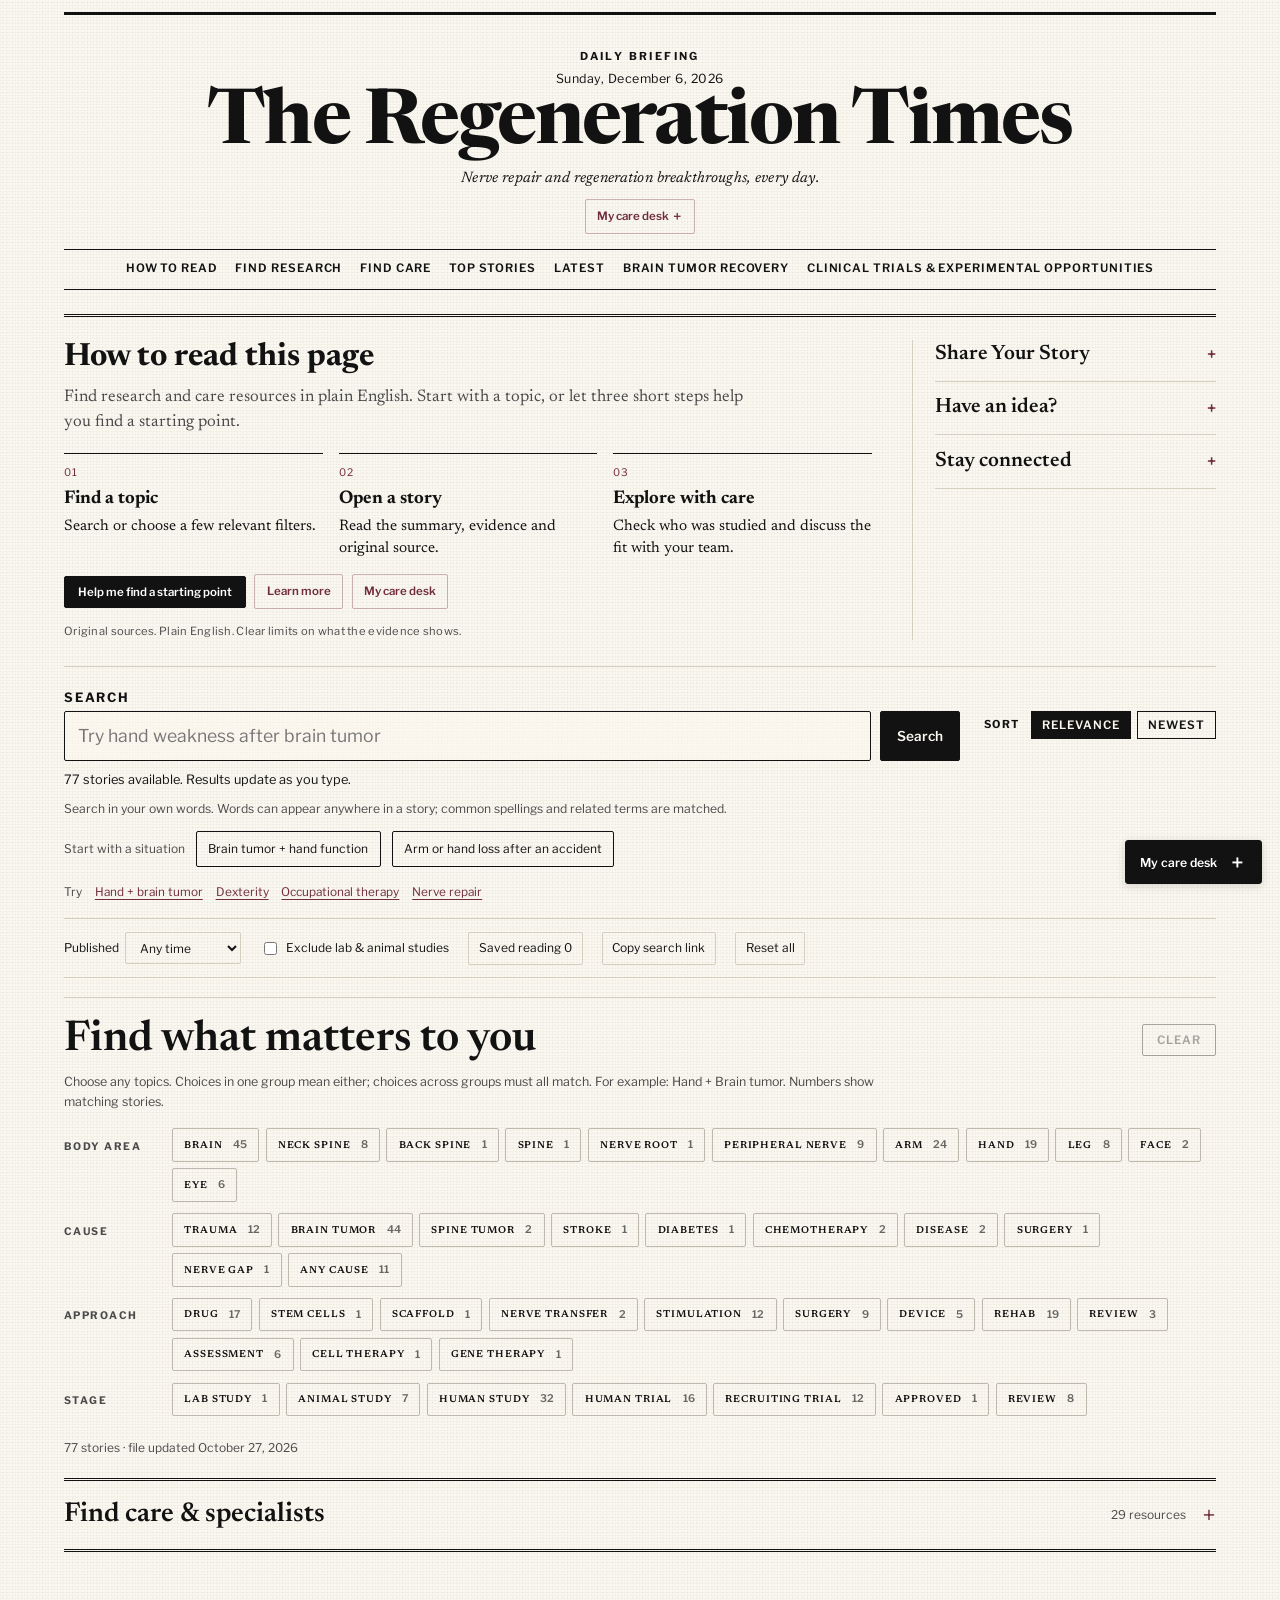
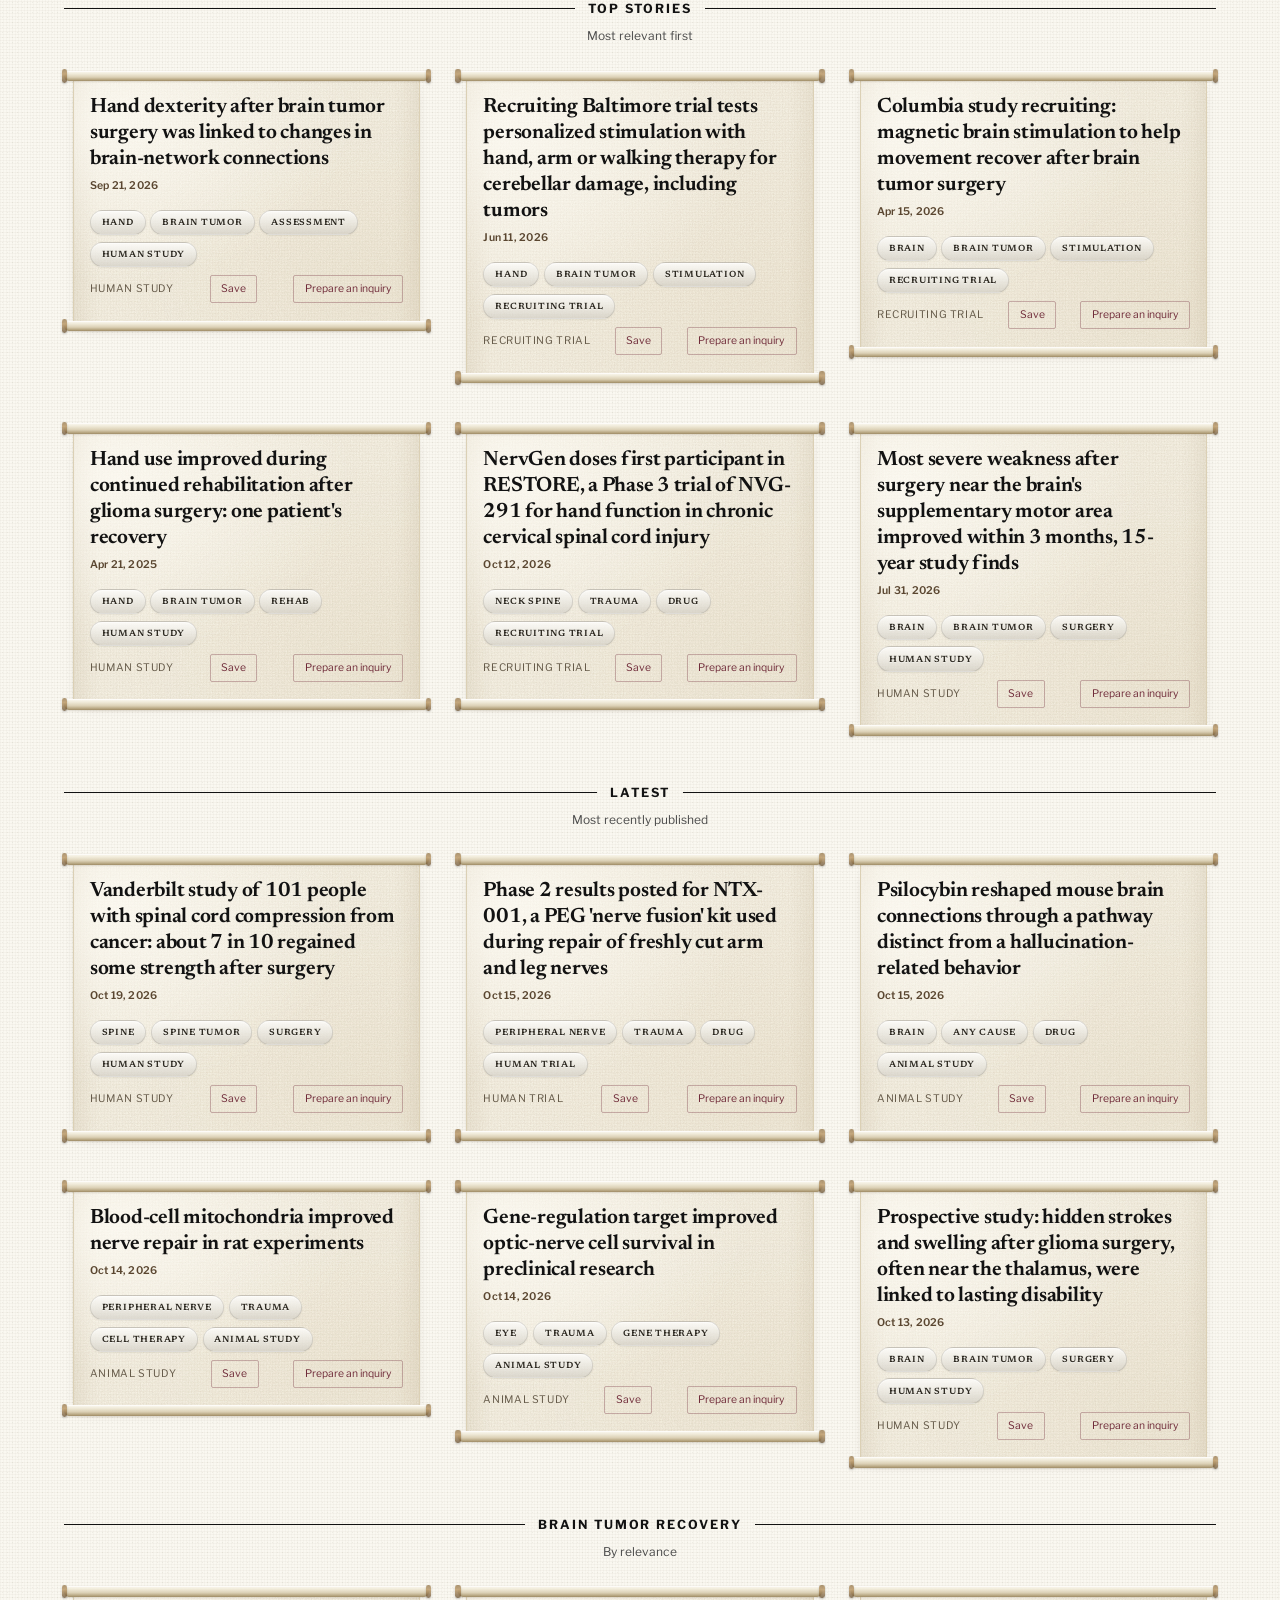
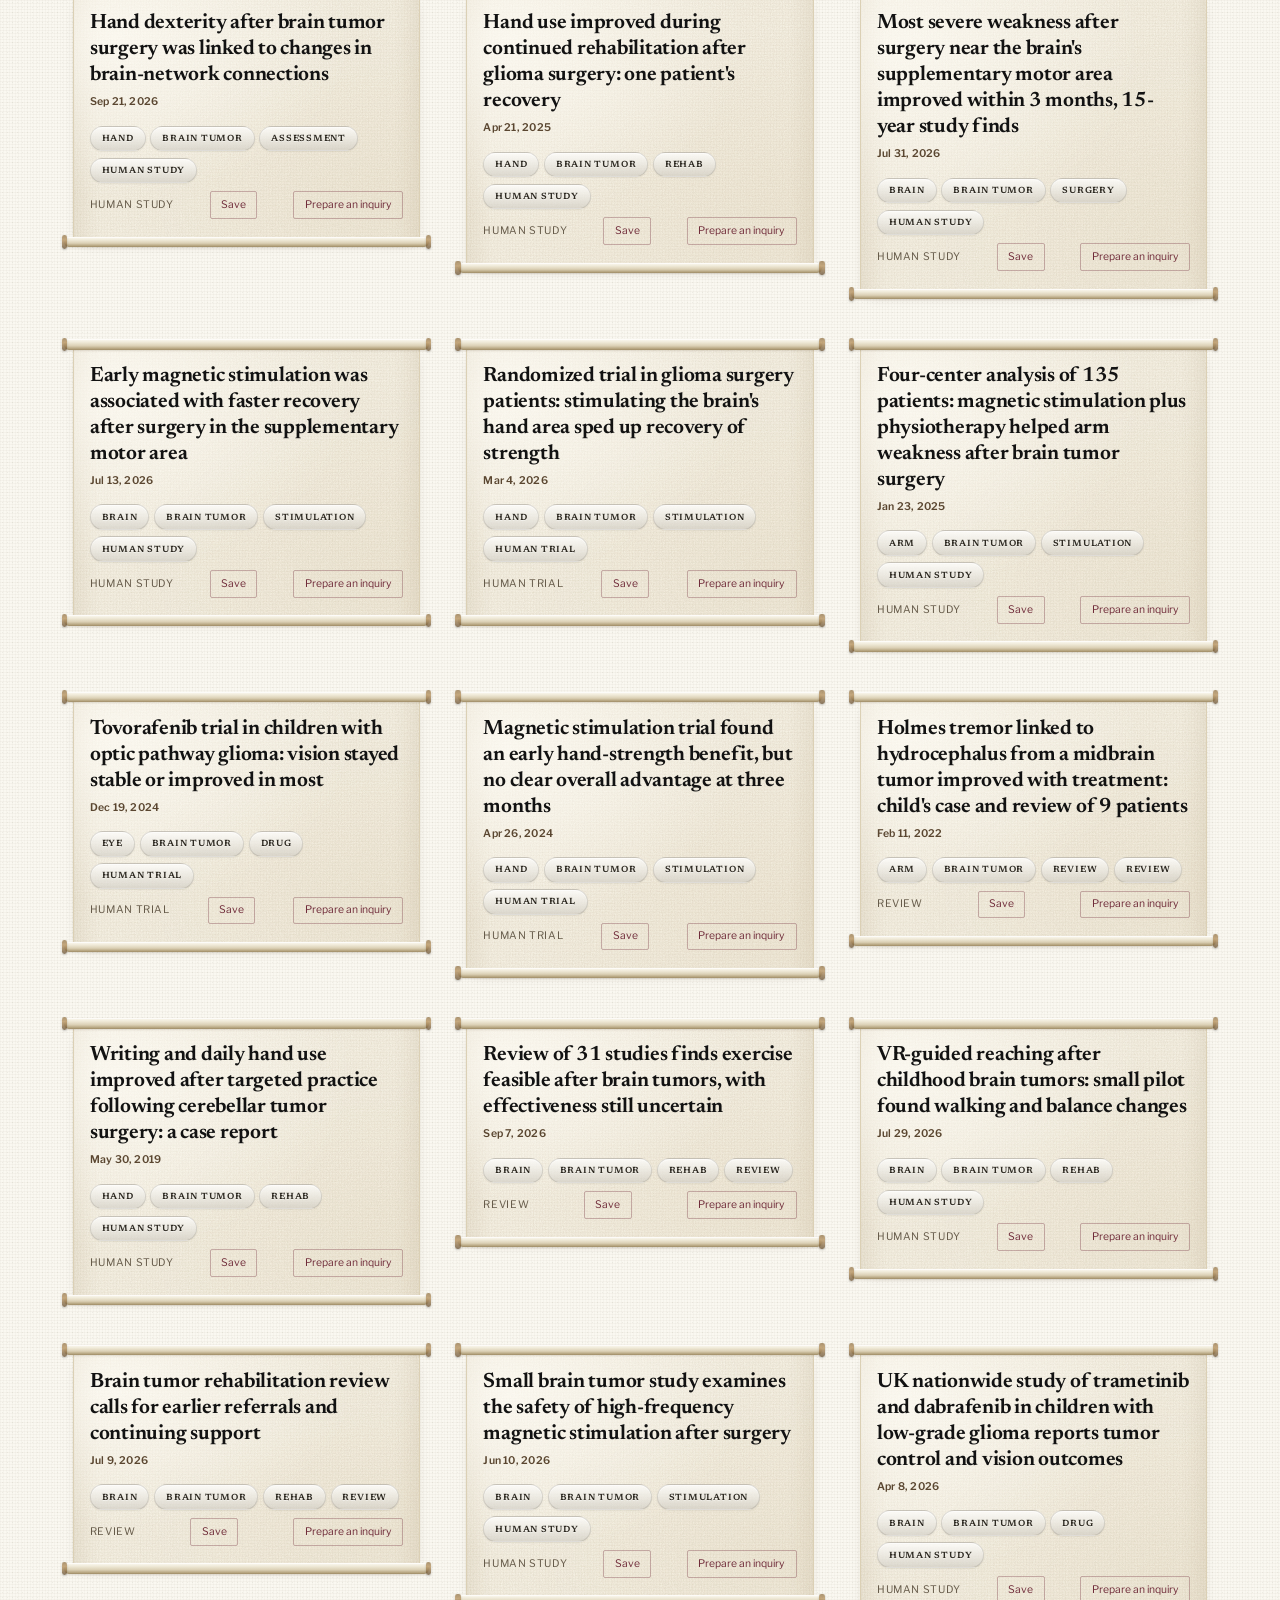
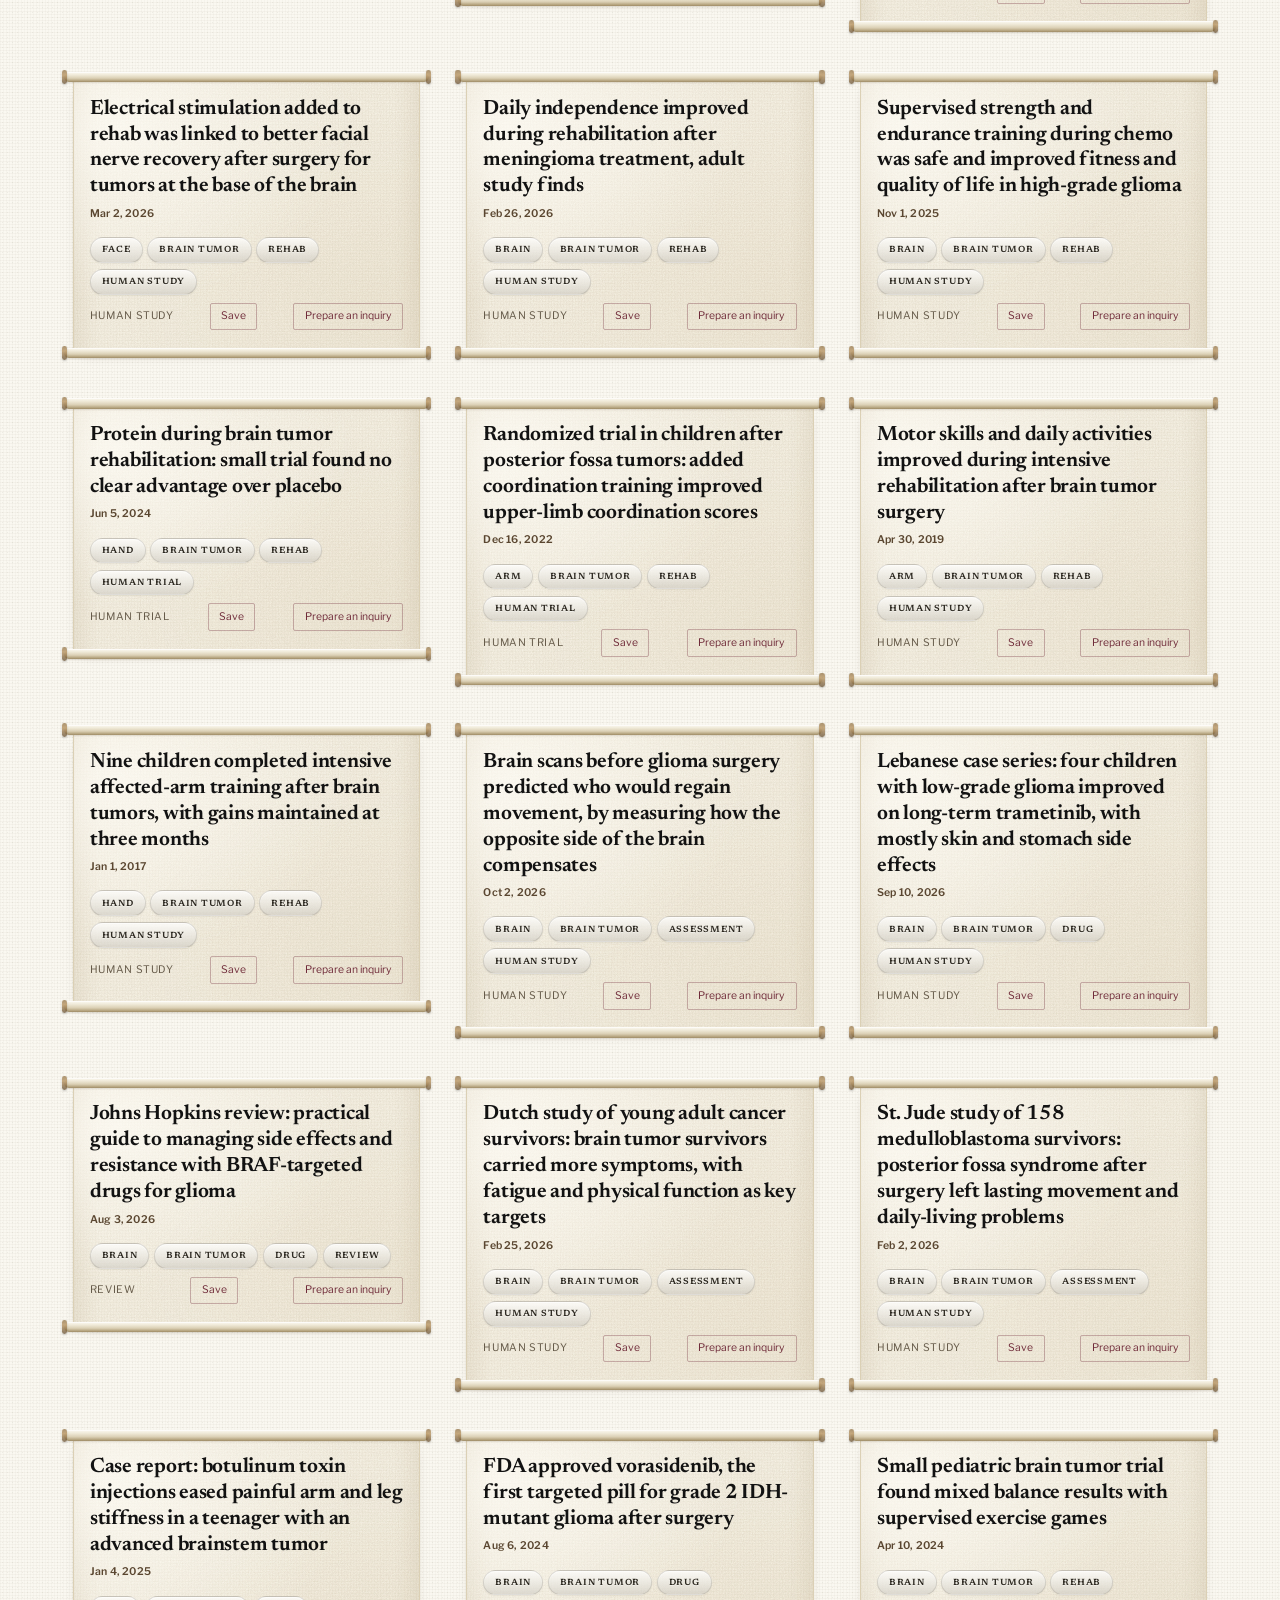
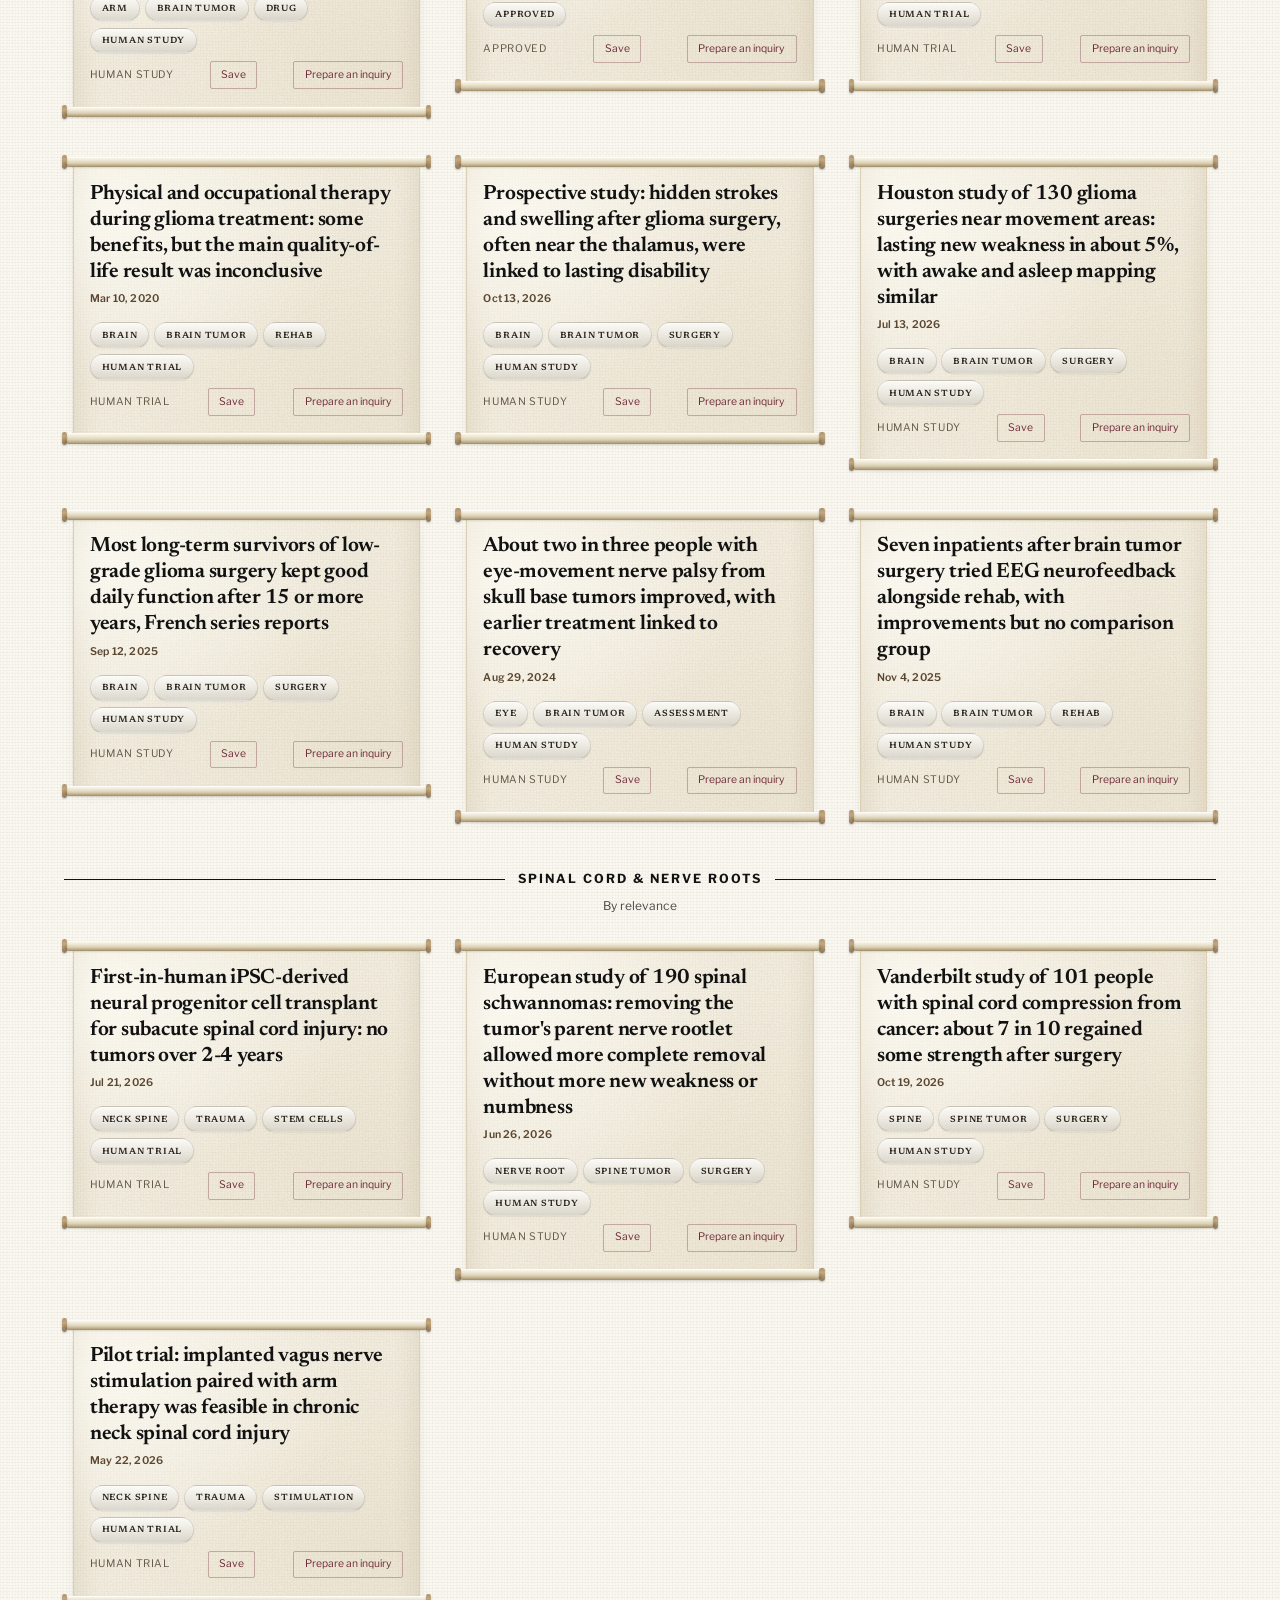
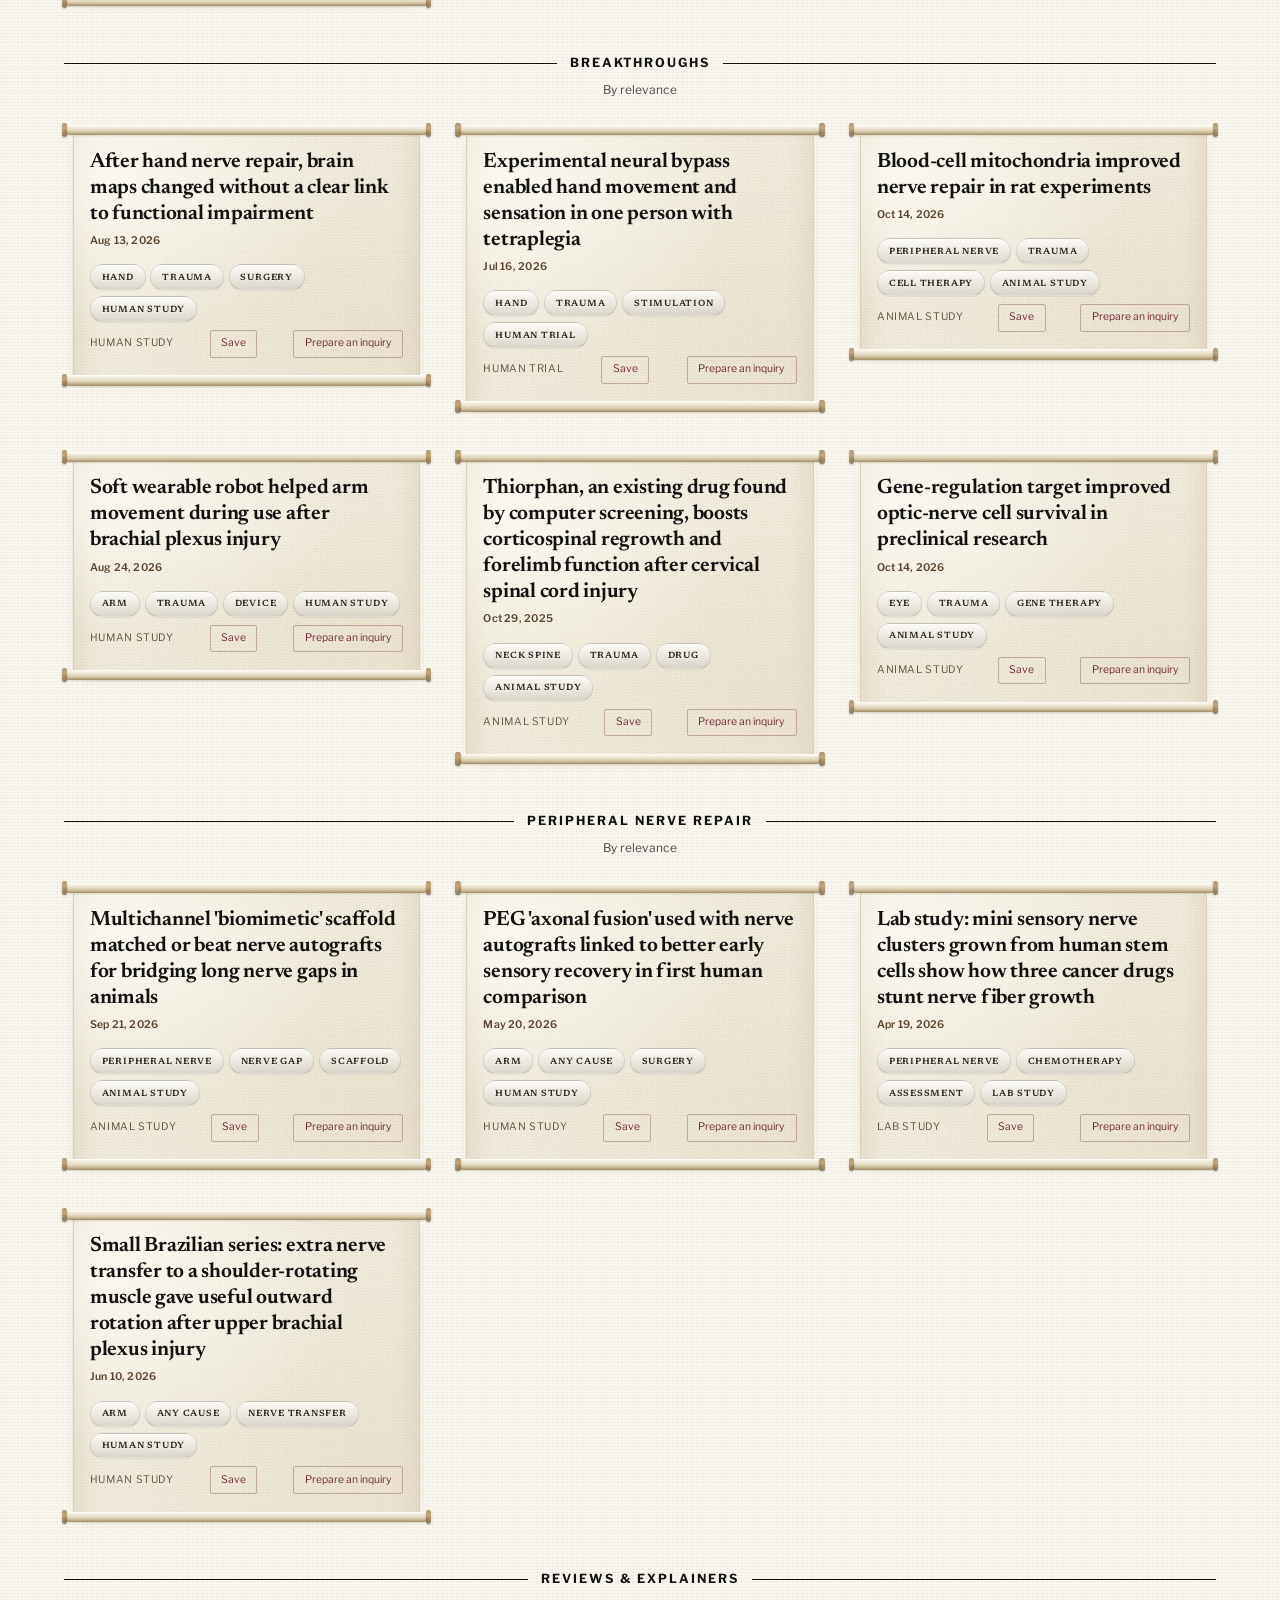
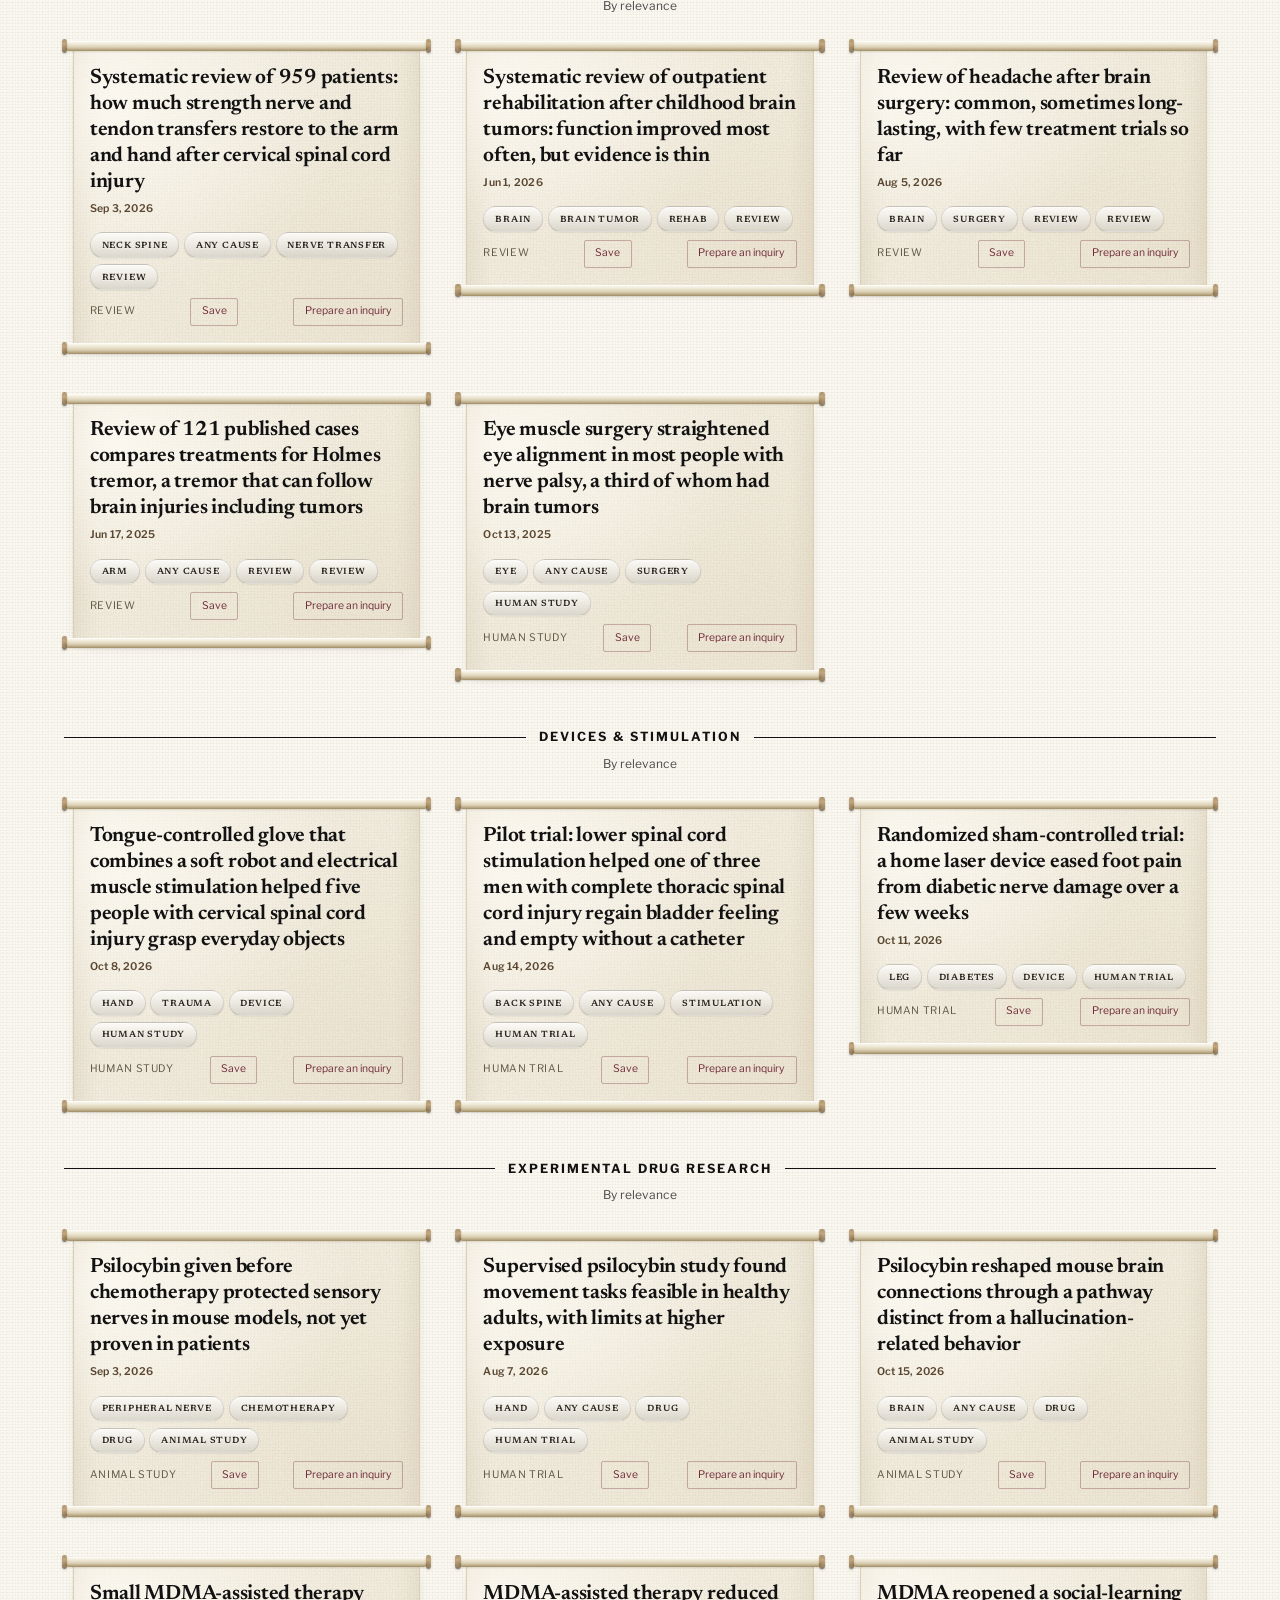
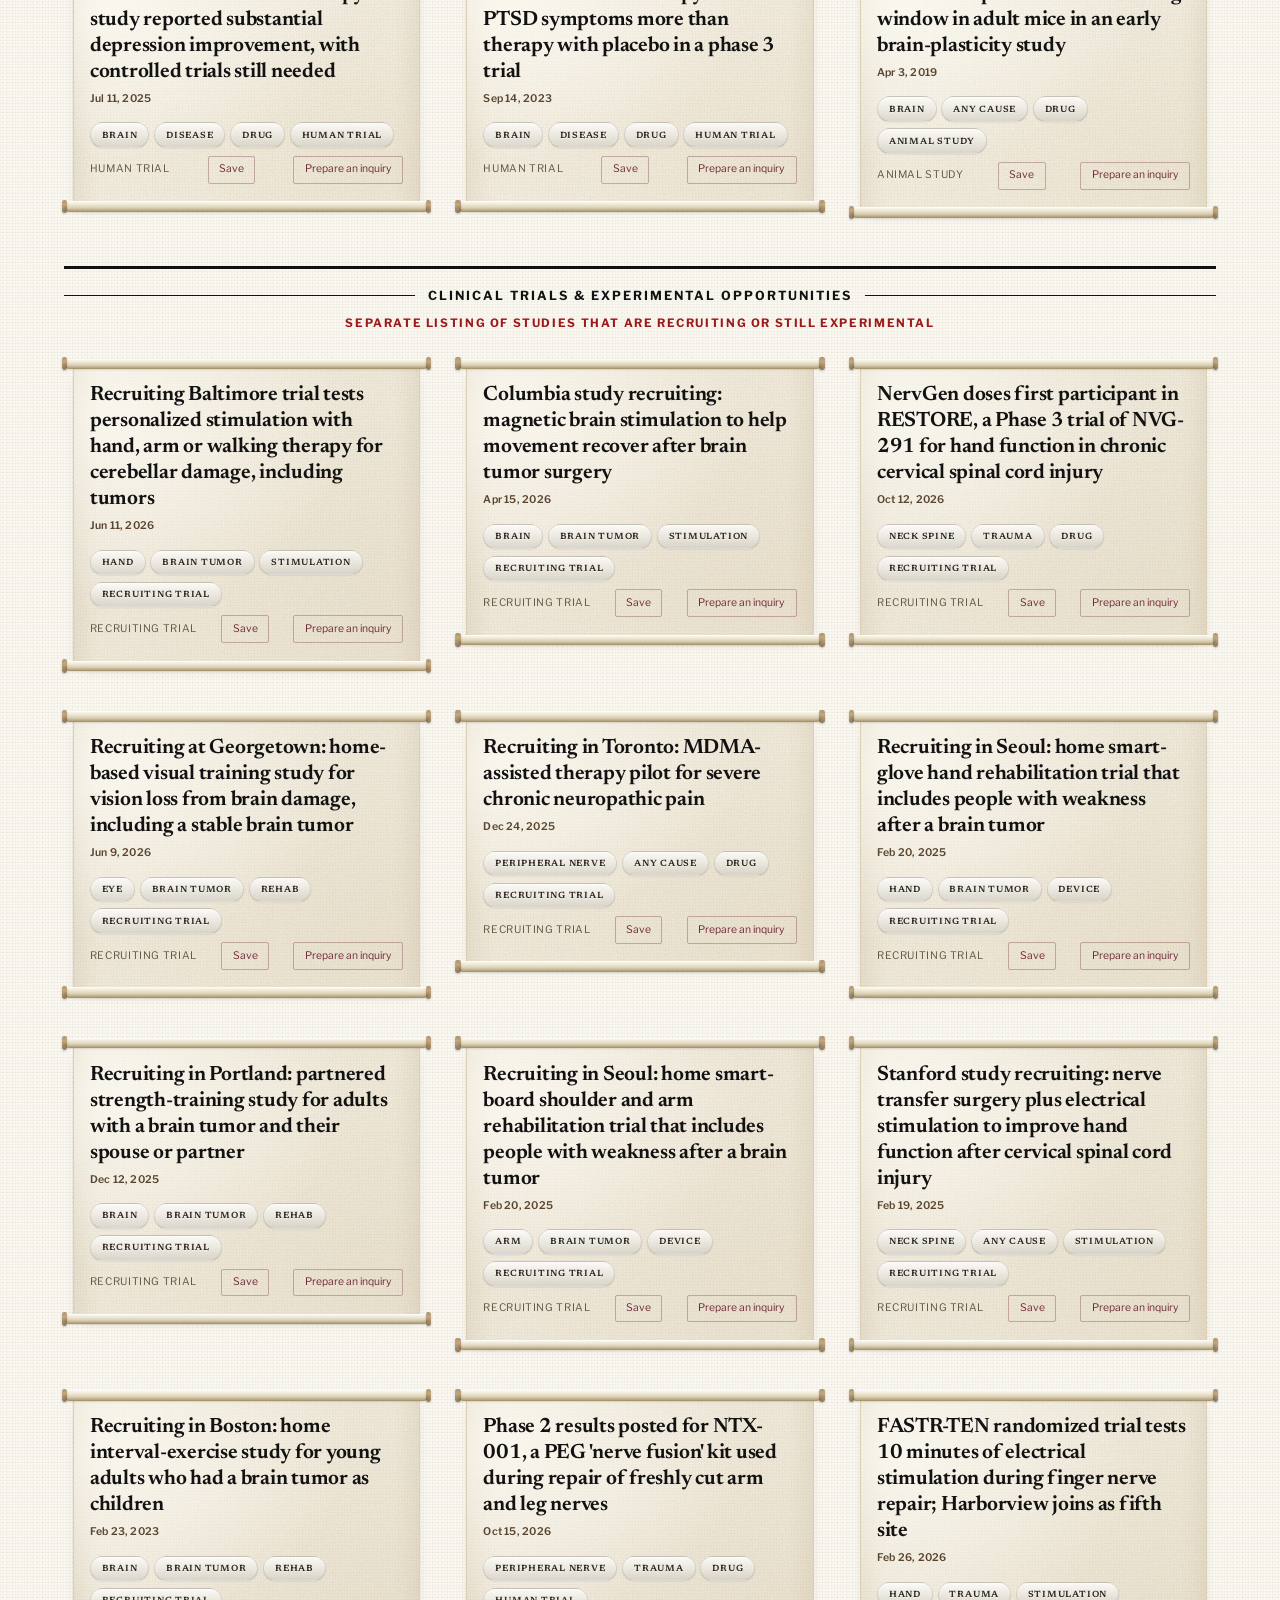
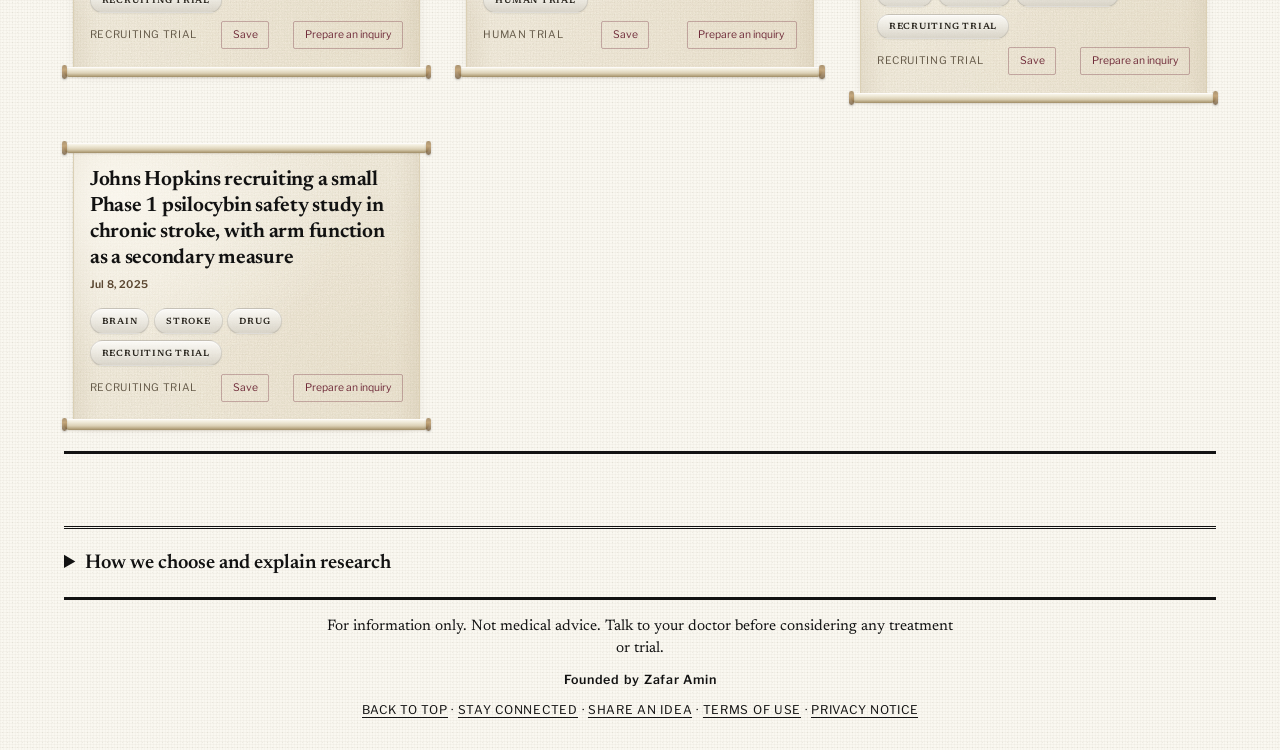
==== commit e0ca7cac: "Add current-use terms and privacy notices; clarify private saving and dated history" ====
--- a/index.html
+++ b/index.html
@@ -10,7 +10,7 @@
   <link rel="preconnect" href="https://fonts.googleapis.com">
   <link rel="preconnect" href="https://fonts.gstatic.com" crossorigin>
   <link href="https://fonts.googleapis.com/css2?family=Libre+Franklin:ital,wght@0,400;0,600;0,700;1,400&family=Newsreader:ital,opsz,wght@0,6..72,400;0,6..72,600;0,6..72,700;1,6..72,400;1,6..72,650&display=swap" rel="stylesheet">
-  <link rel="stylesheet" href="styles.css?v=20261027save">
+  <link rel="stylesheet" href="styles.css?v=20261027notices">
 </head>
 <body>
   <a class="skip" href="#content">Skip to stories</a>
@@ -138,14 +138,14 @@
     <details><summary>How we choose and explain research</summary>
       <p>We link to original papers and trial registries, keep their publication dates, and identify the type of evidence. A laboratory finding, a single-person report and a controlled human trial answer different questions. A study being published does not mean a treatment is approved or available.</p>
       <p>Brain tumor recovery, particularly hand use, coordination and daily independence, is a priority. Research in stroke or spinal cord injury is labelled for that population; it is not assumed to apply to brain tumors. Reviews may discuss studies already covered here.</p>
-      <p>Saved reading stays in this browser on this device. We do not upload your saved list or search terms. Use the original source to check details and discuss relevance with your care team.</p>
+      <p>Saved reading stays in this browser unless you explicitly connect private account saving, which also saves its article IDs. Search terms are not included in that account save. Use the original source to check details and discuss relevance with your care team.</p>
     </details>
   </section>
 
   <footer class="colophon">
     <p class="disclaimer">For information only. Not medical advice. Talk to your doctor before considering any treatment or trial.</p>
     <p class="colophon-founder">Founded by Zafar Amin</p>
-    <p class="colophon-meta"><a href="#top">Back to top</a> · <a href="#subscribe">Stay connected</a> · <a href="#ideas">Share an idea</a></p>
+    <p class="colophon-meta"><a href="#top">Back to top</a> · <a href="#subscribe">Stay connected</a> · <a href="#ideas">Share an idea</a> · <a href="terms.html">Terms of Use</a> · <a href="privacy.html">Privacy Notice</a></p>
   </footer>
 
   <dialog class="form-dialog" id="reader-form-dialog" aria-labelledby="reader-form-heading">
@@ -167,7 +167,7 @@
       </div>
       <input type="hidden" name="entry.25366126" id="reader-submission-type" value="Idea or feedback">
       <input type="hidden" name="fvv" value="1"><input type="hidden" name="pageHistory" value="0">
-      <label class="form-consent"><input type="checkbox" id="reader-consent" required> <span id="reader-consent-text">I agree to send these details to The Regeneration Times through Google Forms.</span></label>
+      <p class="community-note">See our <a href="terms.html" target="_blank" rel="noopener noreferrer">Terms of Use</a> and <a href="privacy.html" target="_blank" rel="noopener noreferrer">Privacy Notice</a> before submitting. Please do not include medical records in an idea or signup.</p><label class="form-consent"><input type="checkbox" id="reader-consent" required> <span id="reader-consent-text">I agree to send these details to The Regeneration Times through Google Forms.</span></label>
       <p class="form-connection-note">Sent to a private Google Sheet. Please do not include medical records or identifying patient details here.</p>
       <button type="submit" class="reader-action" id="reader-submit">Join the email list</button>
       <p class="community-note">Your email is used for the updates or reply you request. Ideas and stories are reviewed before publication. Do not submit someone else’s details without permission.</p>
@@ -198,7 +198,7 @@
     <div class="form-dialog-head"><h2 id="guided-heading">Find a starting point</h2><button type="button" class="form-dialog-close" data-close-dialog aria-label="Close questionnaire">× Close</button></div>
     <form id="guided-form" class="dialog-body" autocomplete="off">
       <p class="small-kicker" id="guided-progress" aria-live="polite">Step 1 of 3 · The situation</p>
-      <p class="community-note">No name, email or date of birth needed. Answers stay on this page; they are not submitted. Skip anything you do not know.</p>
+      <p class="community-note">No name, email or date of birth needed. Answers stay on this page unless you explicitly connect private account saving. Skip anything you do not know.</p>
       <fieldset data-guide-step="0"><legend>What would you like help exploring?</legend>
         <label class="field-label" for="guide-cause">Known condition or event</label><select id="guide-cause" name="cause"><option value="">Not sure / not listed</option><option value="Brain tumor">Brain tumor</option><option value="Trauma">Accident or physical injury</option><option value="Spine tumor">Spinal tumor</option><option value="Stroke">Stroke</option><option value="Chemotherapy">Chemotherapy-related nerve problems</option><option value="Disease">Another diagnosed disease</option></select>
         <p class="field-label" id="guide-area-label">Areas affected <span>(choose any, or skip)</span></p><div class="choice-grid" role="group" aria-labelledby="guide-area-label">
@@ -212,7 +212,7 @@
         </div>
         <label class="field-label" for="guide-timing">When did the difficulty first appear?</label><select id="guide-timing" name="timing"><option value="unknown">Not sure</option><option value="before">Before any surgery or other treatment</option><option value="after">After surgery or another treatment</option><option value="both">Before treatment, with later changes too</option><option value="injury">At or after an accident / injury</option></select>
         <div id="guide-injury-site" hidden><label class="field-label" for="guide-site">Injury site, if confirmed by the clinical team</label><select id="guide-site" name="site"><option value="">Not known / not confirmed</option><option value="Brain">Brain</option><option value="Spine">Spinal cord</option><option value="Peripheral nerve">Brachial plexus</option><option value="Peripheral nerve-individual">Individual peripheral nerve</option><option value="multiple">More than one site</option></select><p class="community-note">Do not guess from the symptom. This records context for discussion, not a diagnosis.</p></div>
-        <details class="learn-detail"><summary>Add context for my discussion note <span>(optional)</span></summary><label class="field-label" for="guide-context">Known diagnosis, approximate timeline or a practical goal</label><textarea id="guide-context" name="context" rows="3" maxlength="1200" placeholder="For example: difficulty opening the hand began before treatment; goal is holding a cup."></textarea><p class="community-note">Avoid names, contact details, exact birth dates and record numbers. This text is not used in the public search link or sent anywhere.</p></details>
+        <details class="learn-detail"><summary>Add context for my discussion note <span>(optional)</span></summary><label class="field-label" for="guide-context">Known diagnosis, approximate timeline or a practical goal</label><textarea id="guide-context" name="context" rows="3" maxlength="1200" placeholder="For example: difficulty opening the hand began before treatment; goal is holding a cup."></textarea><p class="community-note">Avoid names, contact details, exact birth dates and record numbers. This text is not included in public search links. It is saved privately only when you connect account saving.</p></details>
       </fieldset>
       <fieldset data-guide-step="2" hidden><legend>What would be most useful?</legend>
         <div class="choice-grid" role="group" aria-label="Reading interests">
@@ -240,7 +240,7 @@
     <div class="form-dialog-head"><div><p class="small-kicker">Alongside your journal</p><h2 id="care-desk-heading">My care desk</h2></div><button type="button" class="form-dialog-close" id="care-desk-close" aria-label="Close my care desk">× Close</button></div>
     <div class="care-desk-body">
       <p class="care-desk-intro">Your context, reading and questions, here on the same page.</p>
-      <p class="care-desk-privacy"><strong>Keep your place.</strong> Use Save or restore to connect your private account. After connecting, questionnaire answers, interests, notes, timeline and saved reading save automatically while the connection window stays open. Wait for Saved before closing. Inquiries use their separate history. Nothing is sent to AI automatically.</p>
+      <p class="community-note"><strong>Information organized for easier research, not medical advice.</strong> Read our <a href="terms.html" target="_blank" rel="noopener noreferrer">Terms of Use</a> and <a href="privacy.html" target="_blank" rel="noopener noreferrer">Privacy Notice</a>. Account saving and AI processing have separate choices.</p><p class="care-desk-privacy"><strong>Keep your place.</strong> Use Save or restore to connect your private account. After connecting, questionnaire answers, interests, notes, timeline and saved reading save automatically while the connection window stays open. Wait for Saved before closing. Inquiries use their separate history. Nothing is sent to AI automatically.</p>
       <div class="care-desk-tabs" role="group" aria-label="Care desk sections"><button type="button" data-desk-tab="context" aria-pressed="true">My context</button><button type="button" data-desk-tab="notes" aria-pressed="false">Notes &amp; reading</button><button type="button" data-desk-tab="inquiries" aria-pressed="false">Inquiries</button><button type="button" data-desk-tab="files" aria-pressed="false">Files &amp; AI</button></div>
       <section id="desk-context-panel" data-desk-panel="context" aria-labelledby="desk-context-heading">
         <h3 id="desk-context-heading">Start with what you know</h3><p>Use the journal’s short questionnaire. Unknowns are welcome. Changes before treatment stay distinct from changes after it.</p>
@@ -289,11 +289,11 @@
     </div>
   </dialog>
 
-  <script src="guided.js?v=20261027save"></script>
-  <script src="share.js?v=20261027save"></script>
-  <script src="care-desk.js?v=20261027save"></script>
-  <script src="account-sync.js?v=20261027save"></script>
-  <script src="inquiry.js?v=20261027save"></script>
-  <script src="app.js?v=20261027save"></script>
+  <script src="guided.js?v=20261027notices"></script>
+  <script src="share.js?v=20261027notices"></script>
+  <script src="care-desk.js?v=20261027notices"></script>
+  <script src="account-sync.js?v=20261027notices"></script>
+  <script src="inquiry.js?v=20261027notices"></script>
+  <script src="app.js?v=20261027notices"></script>
 </body>
 </html>
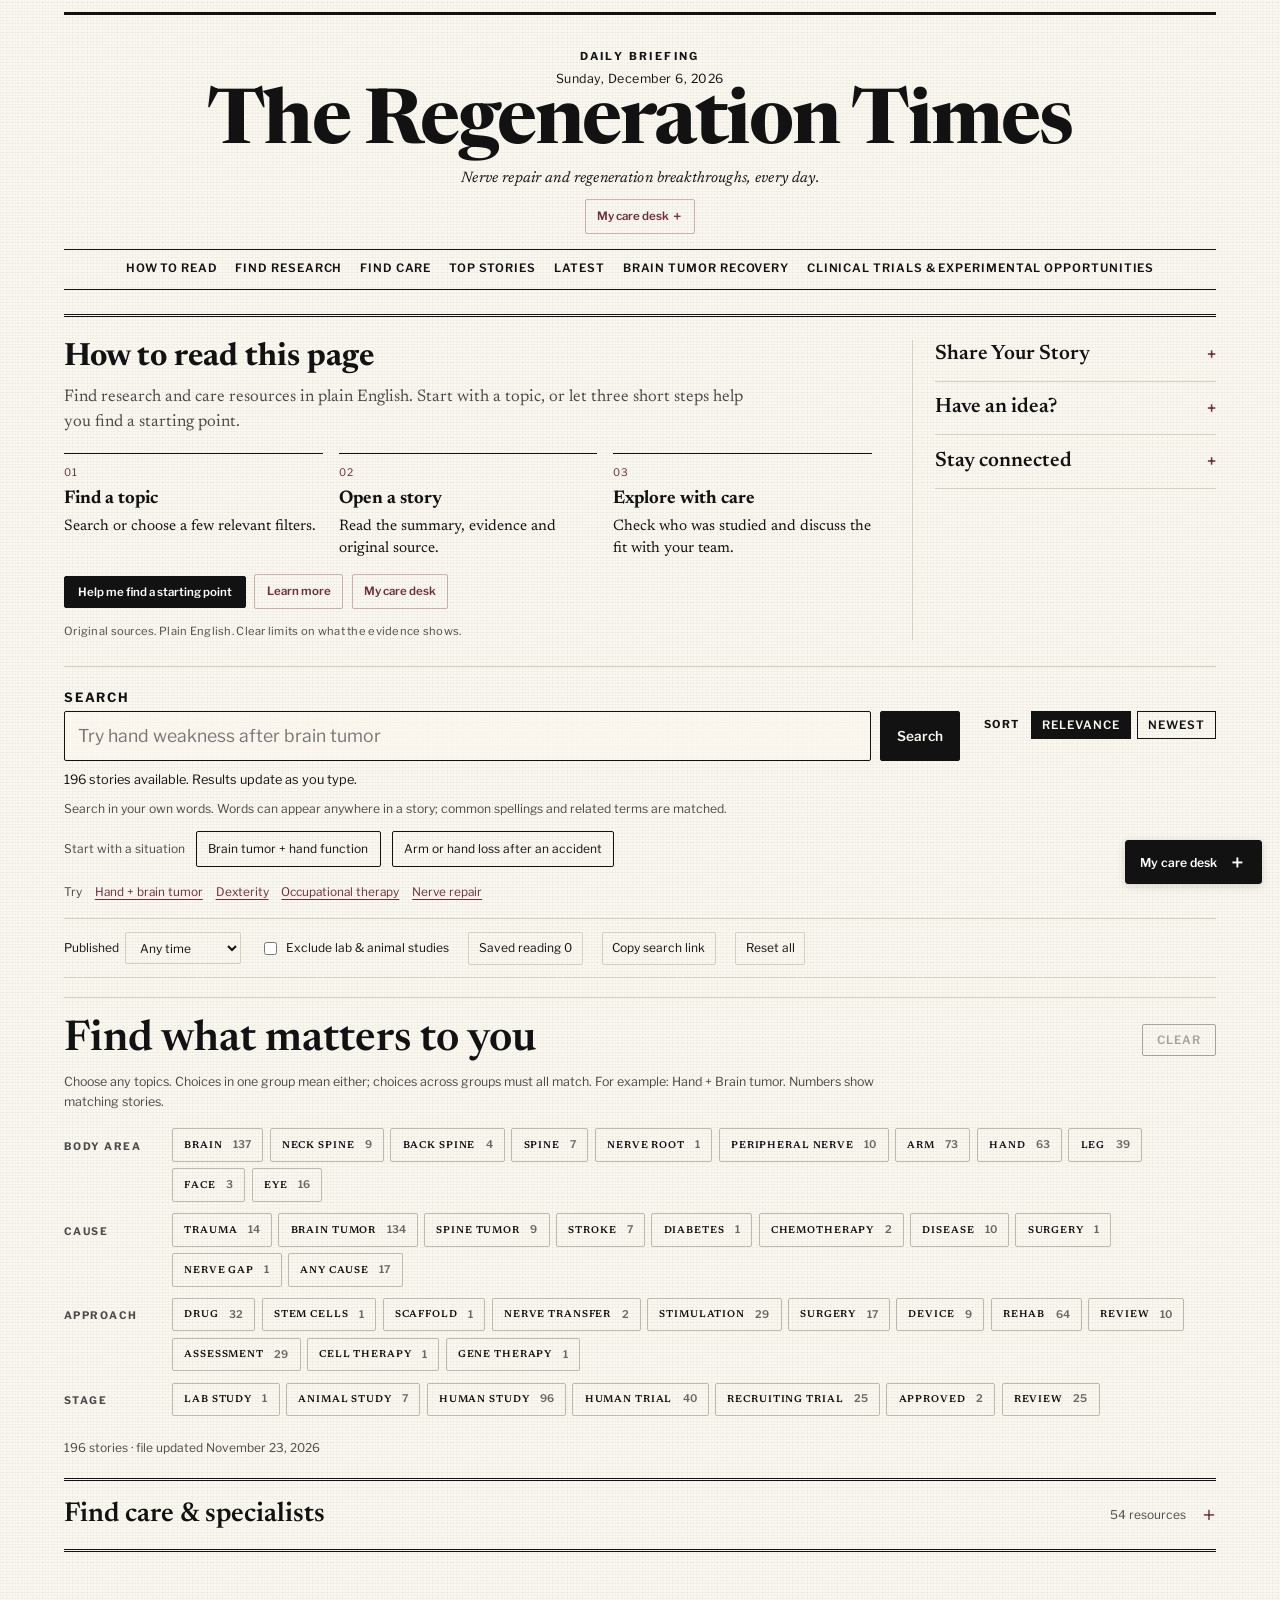
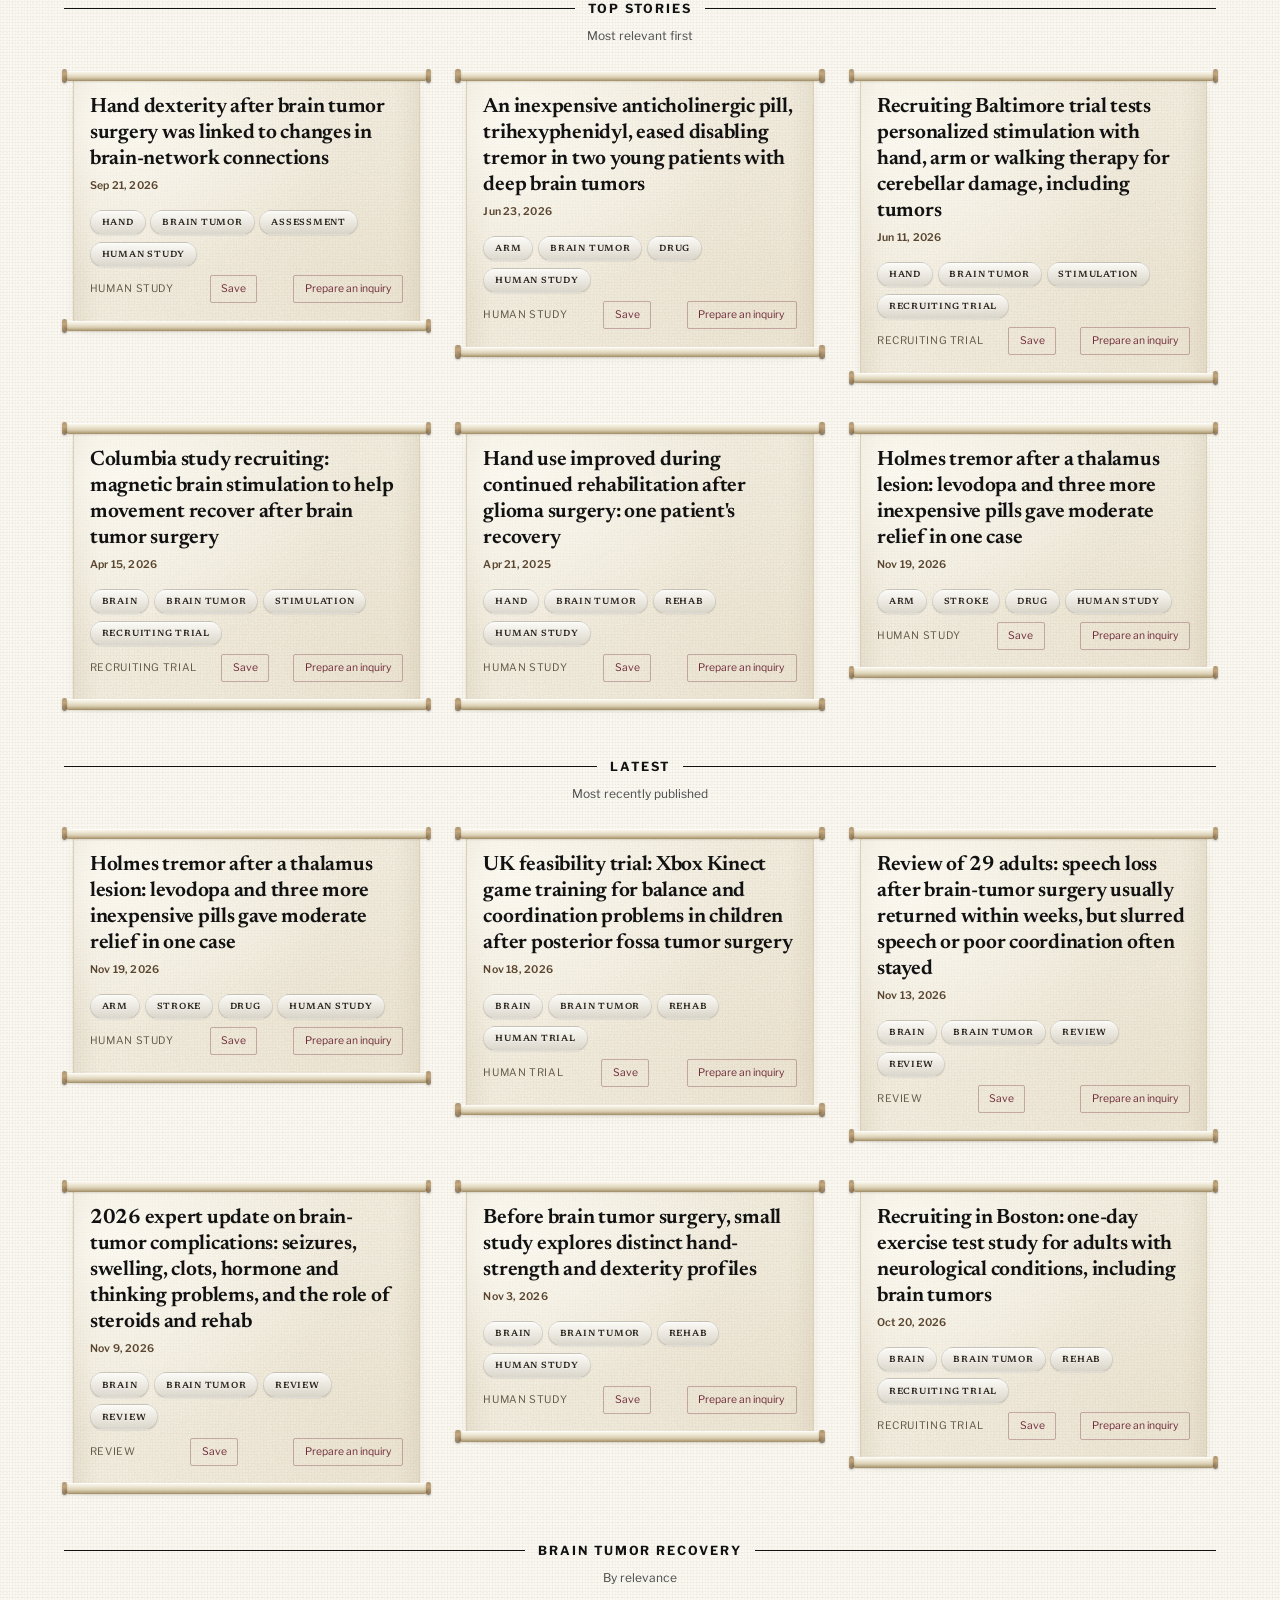
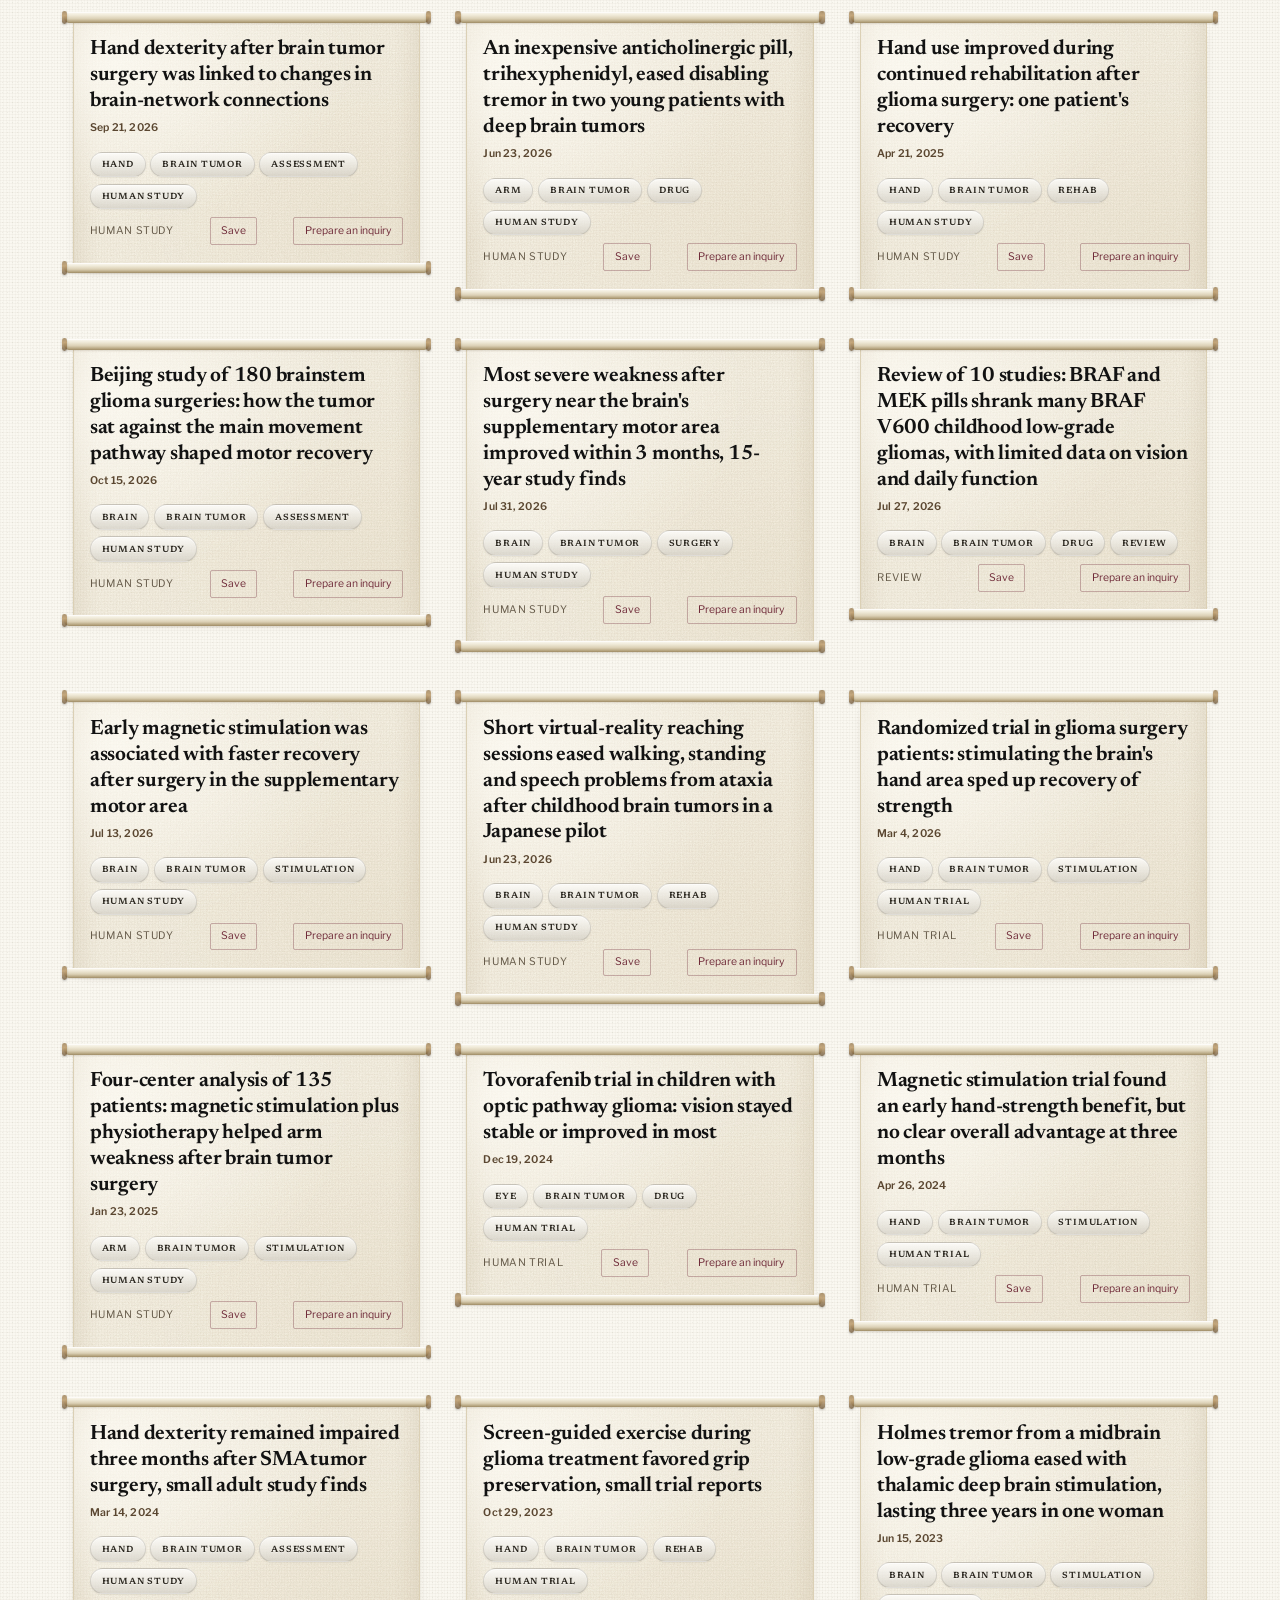
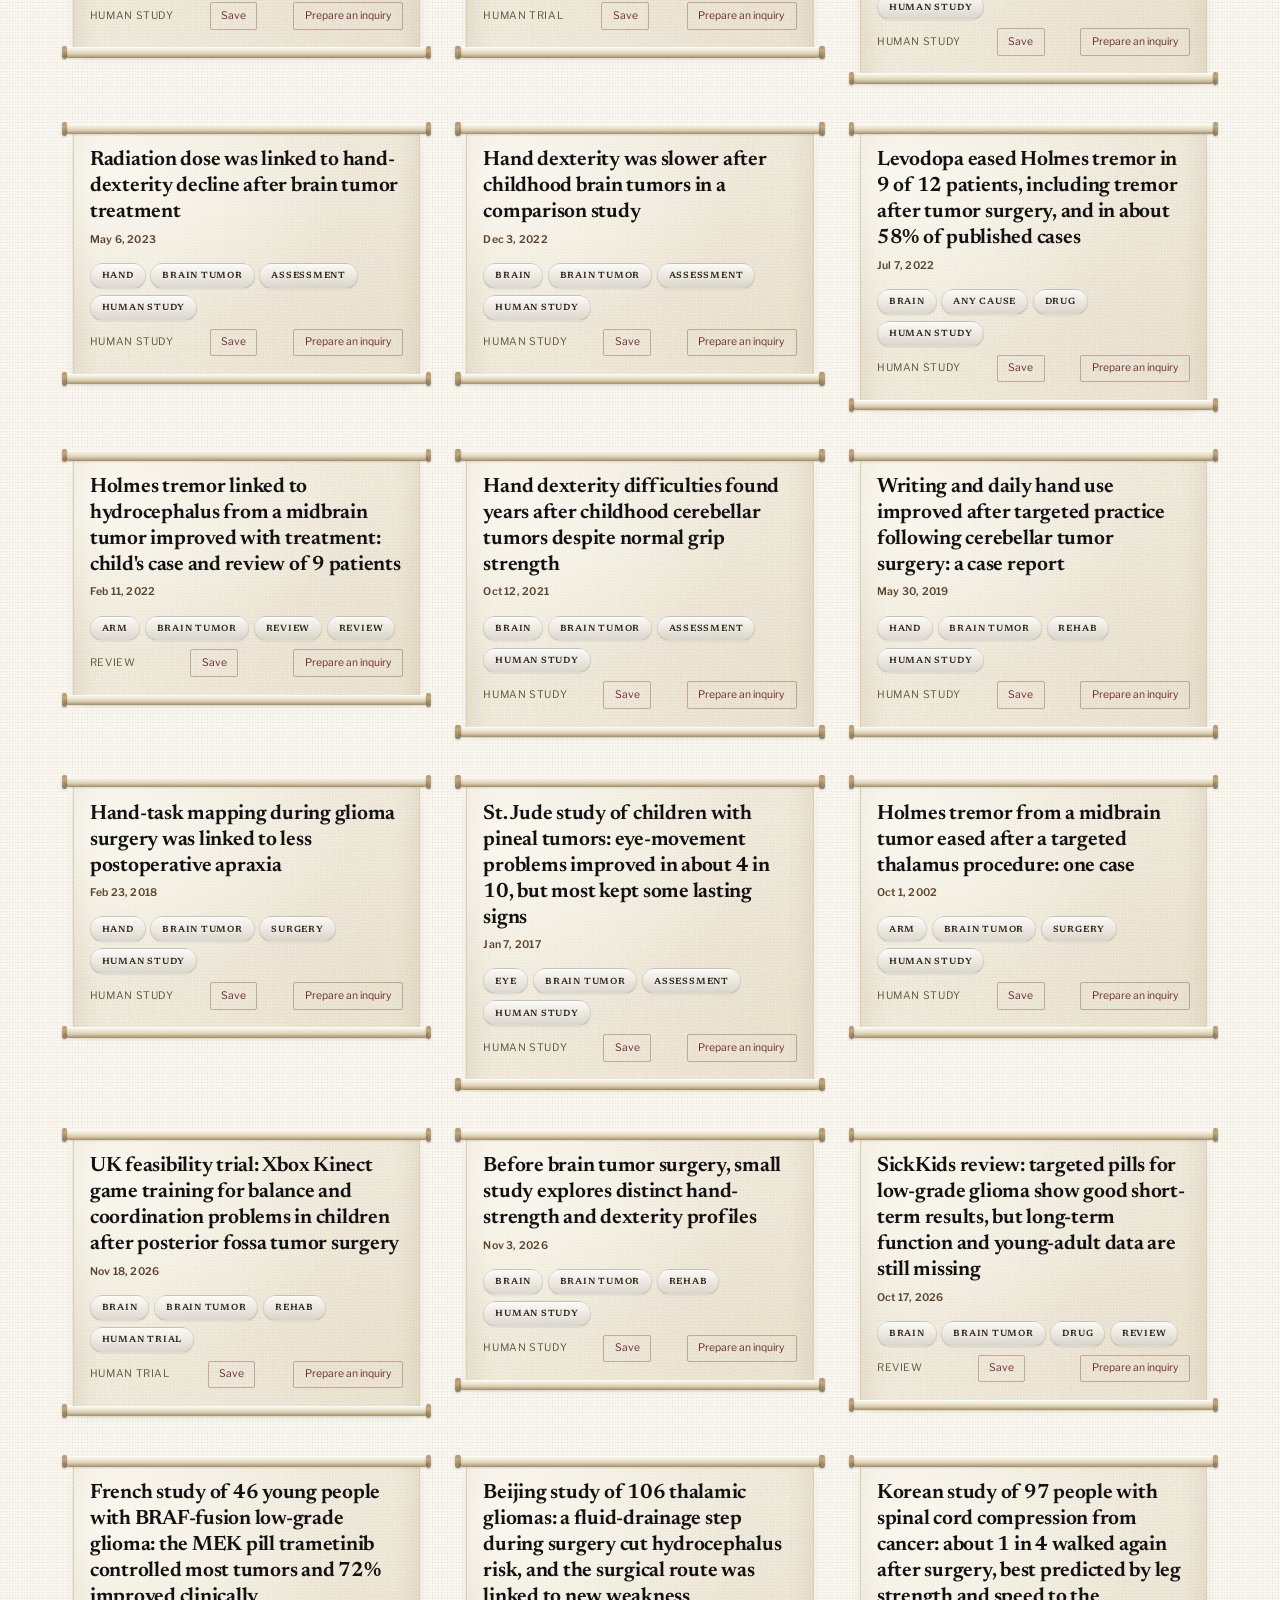
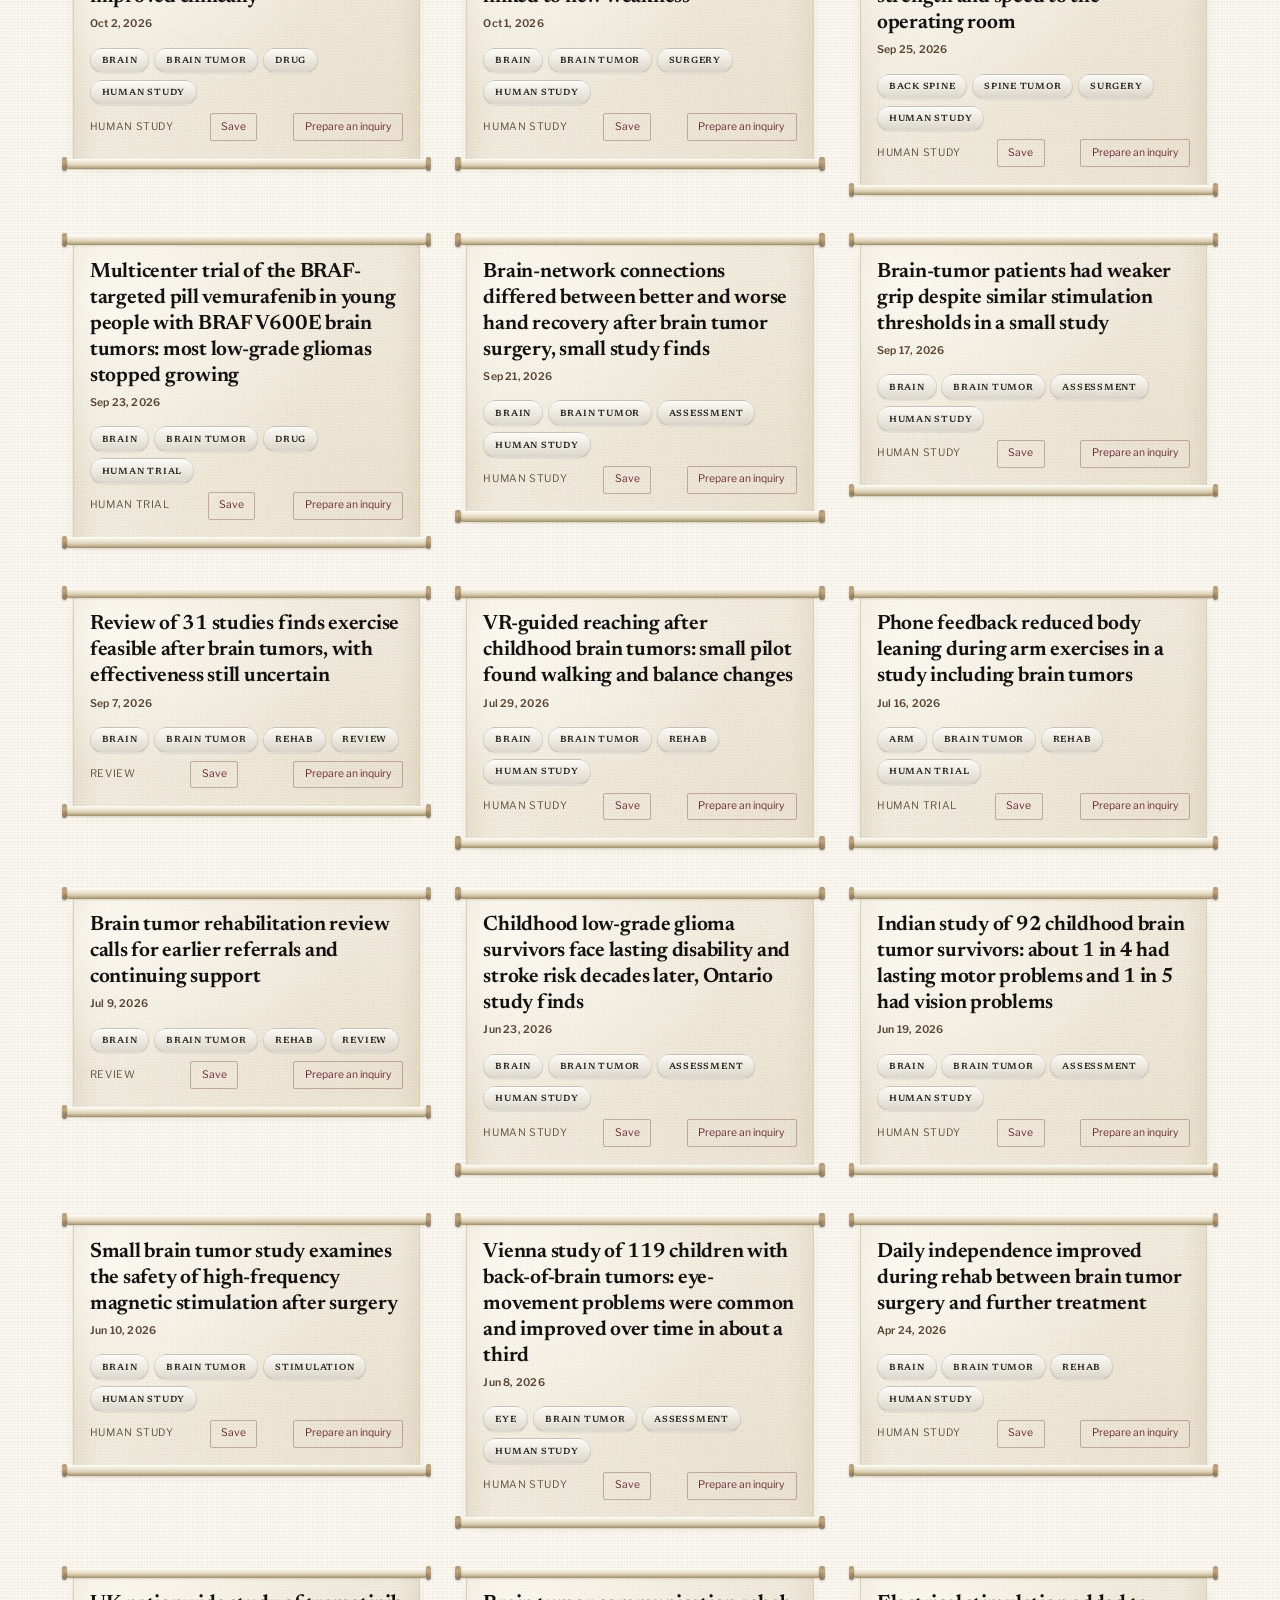
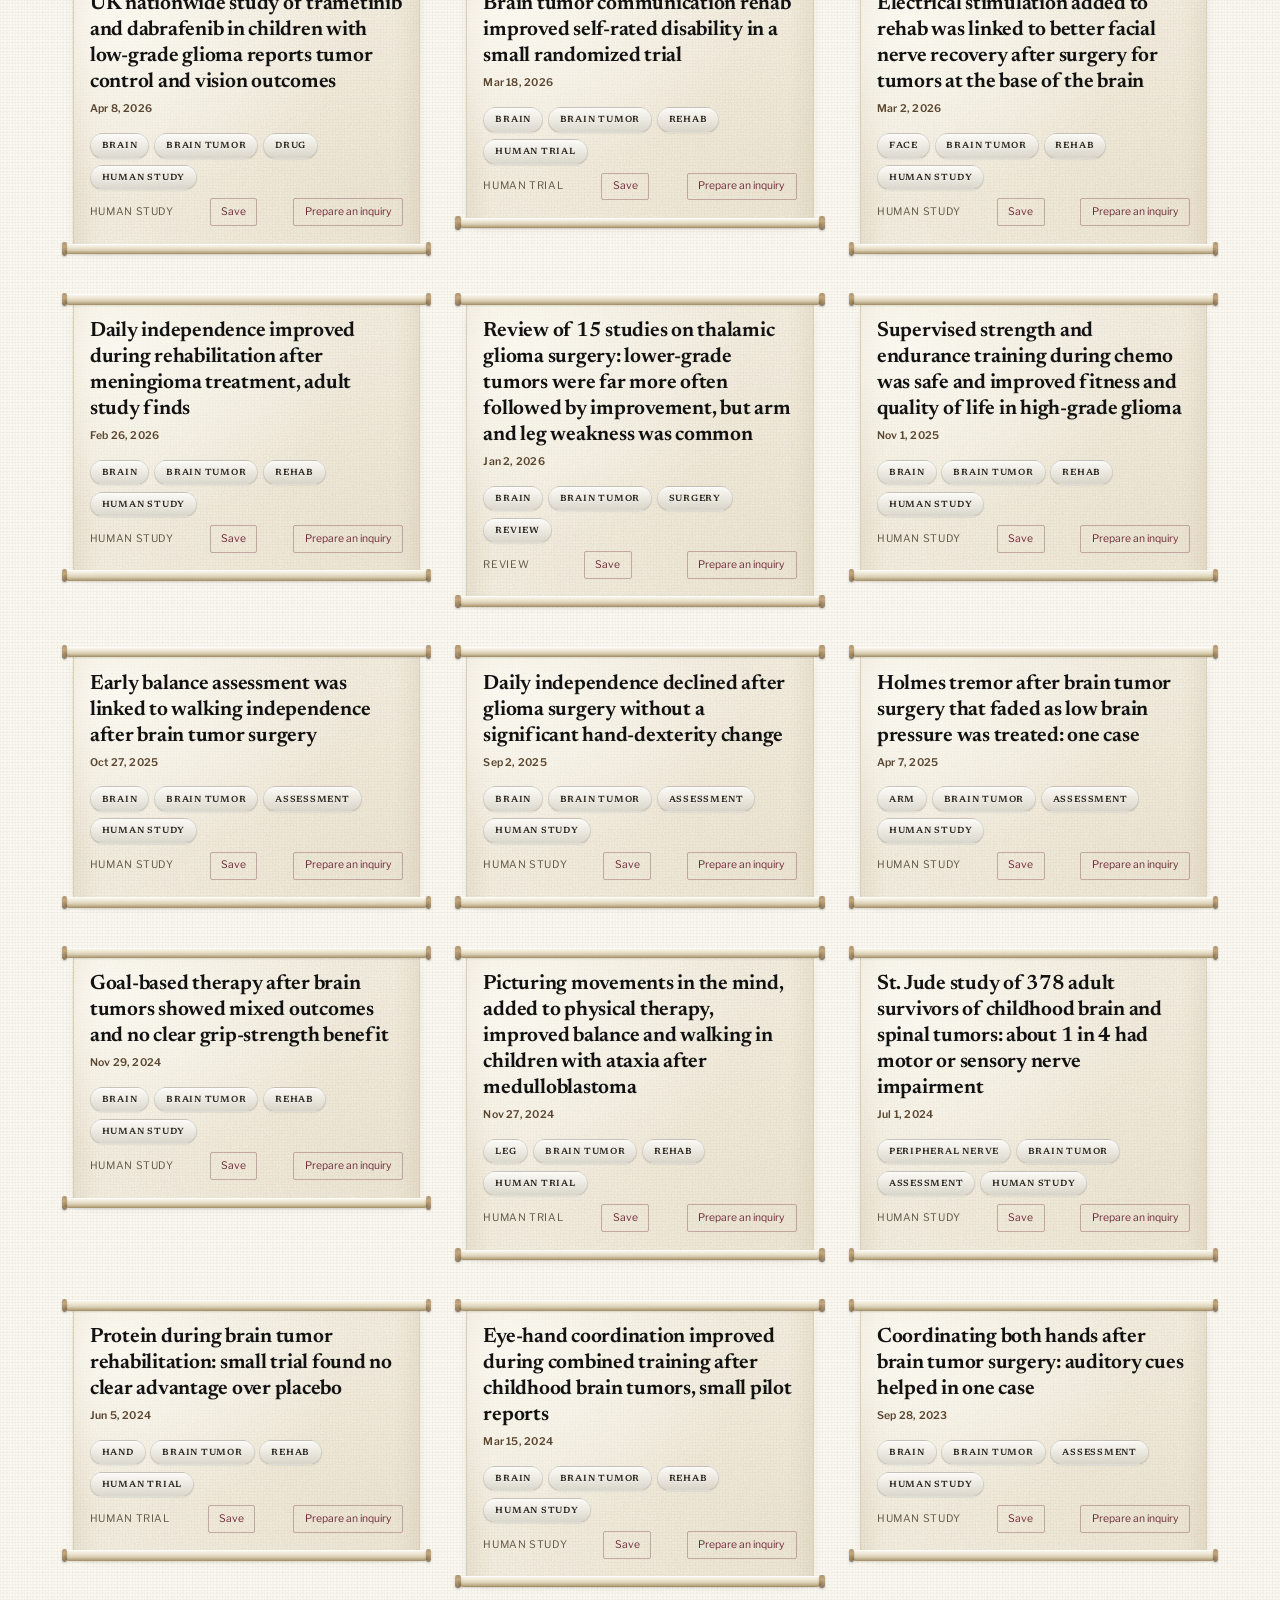
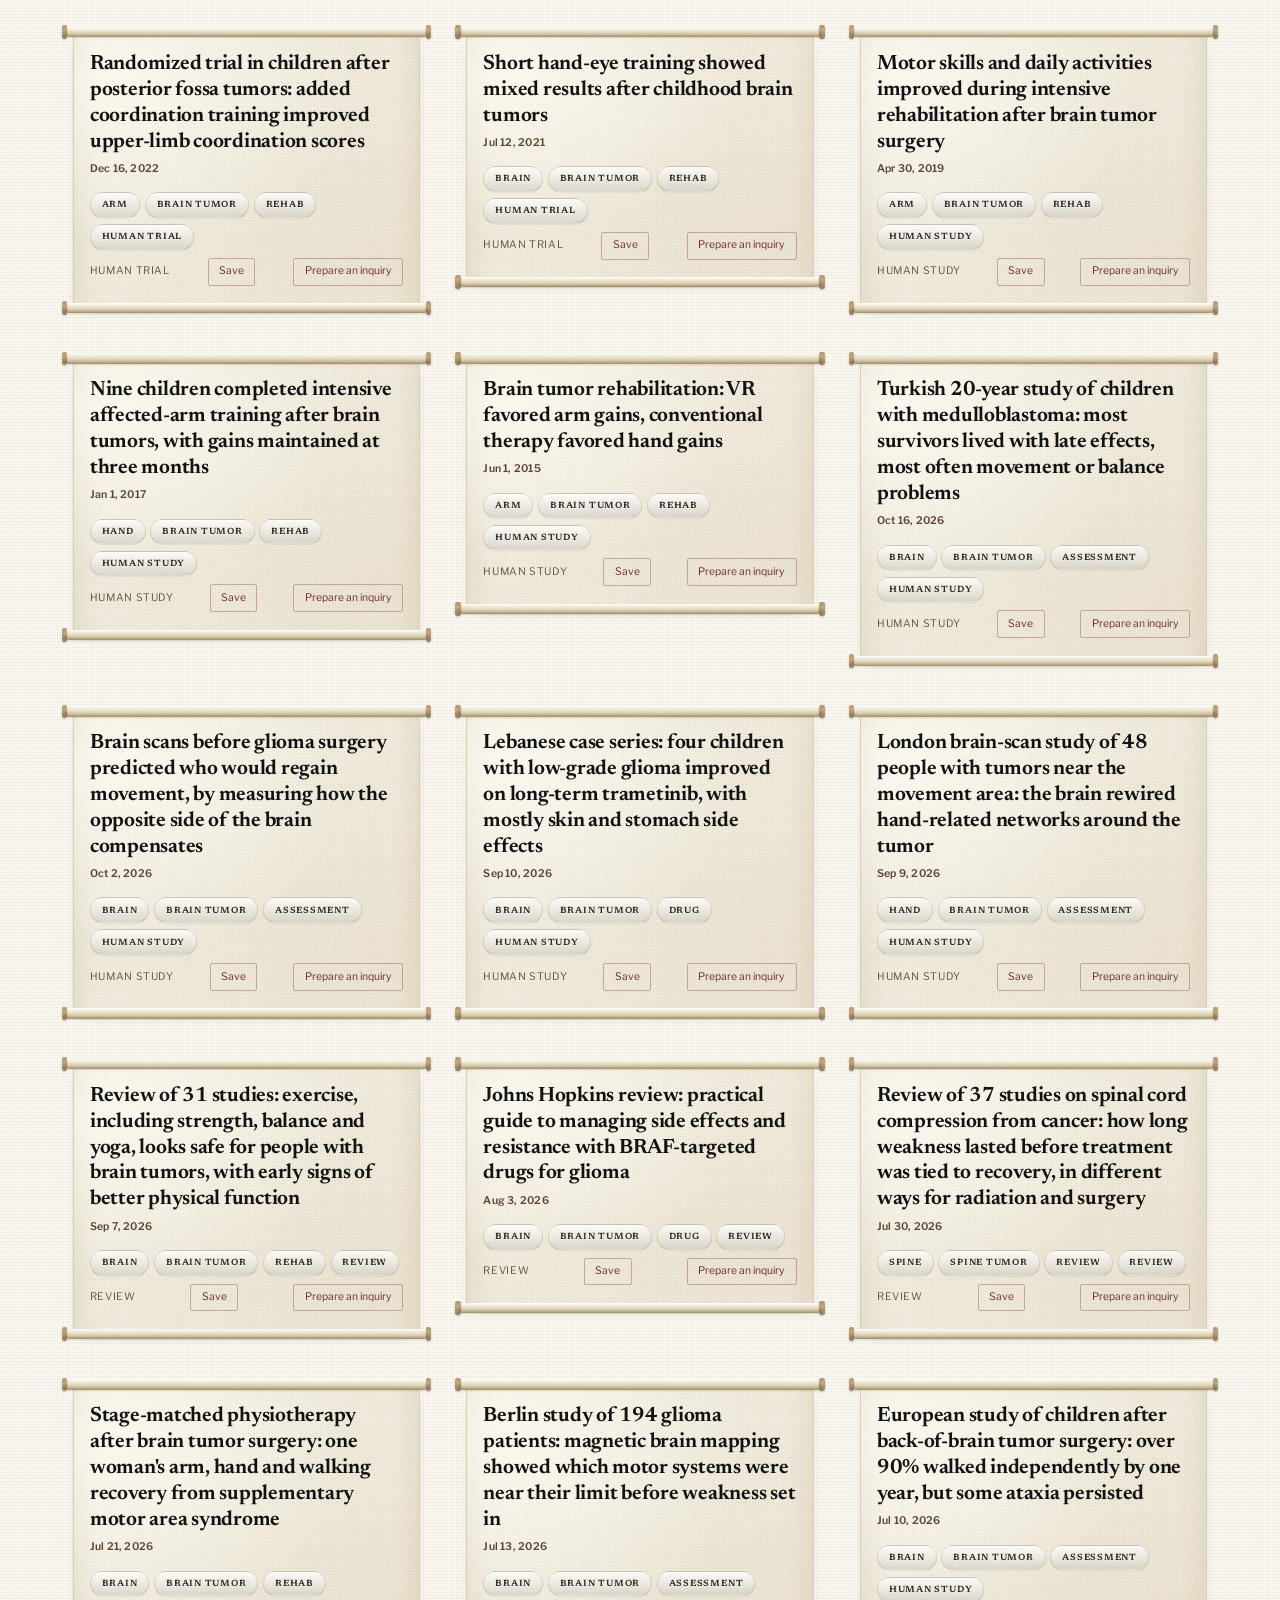
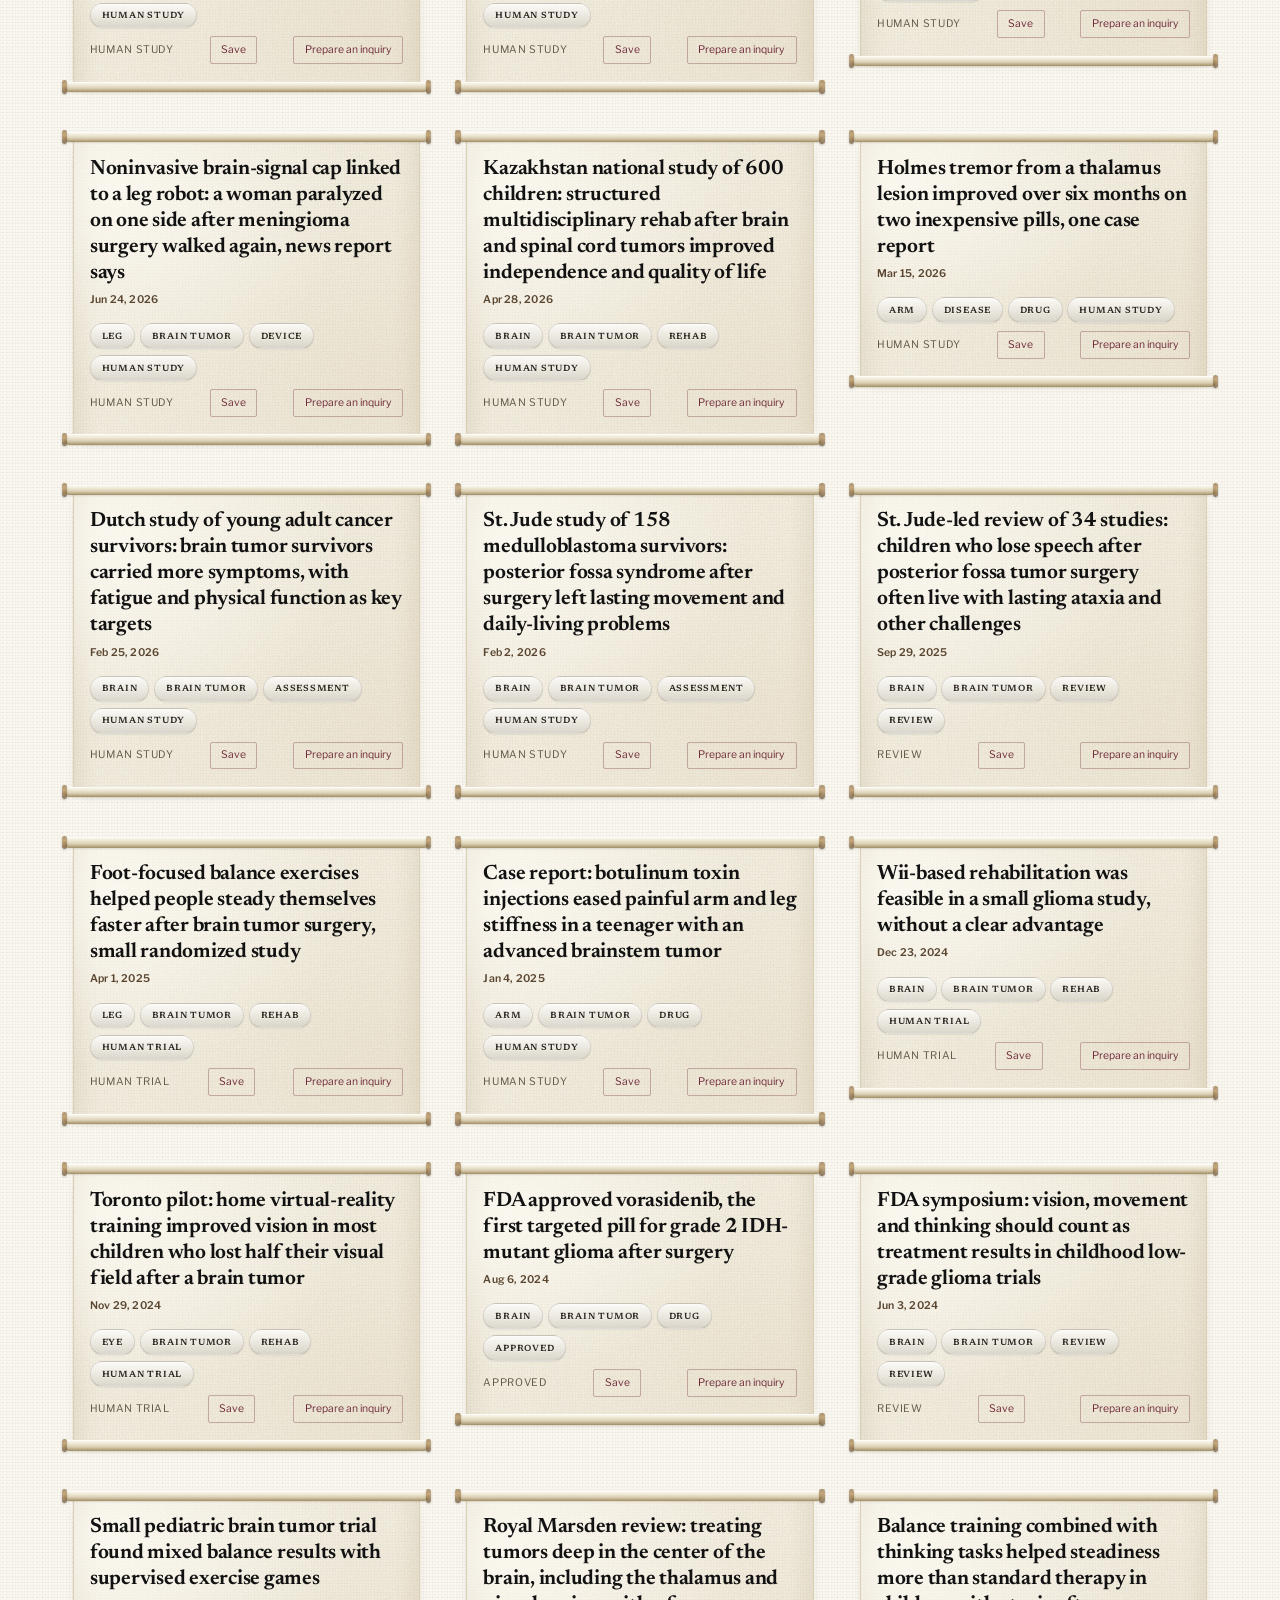
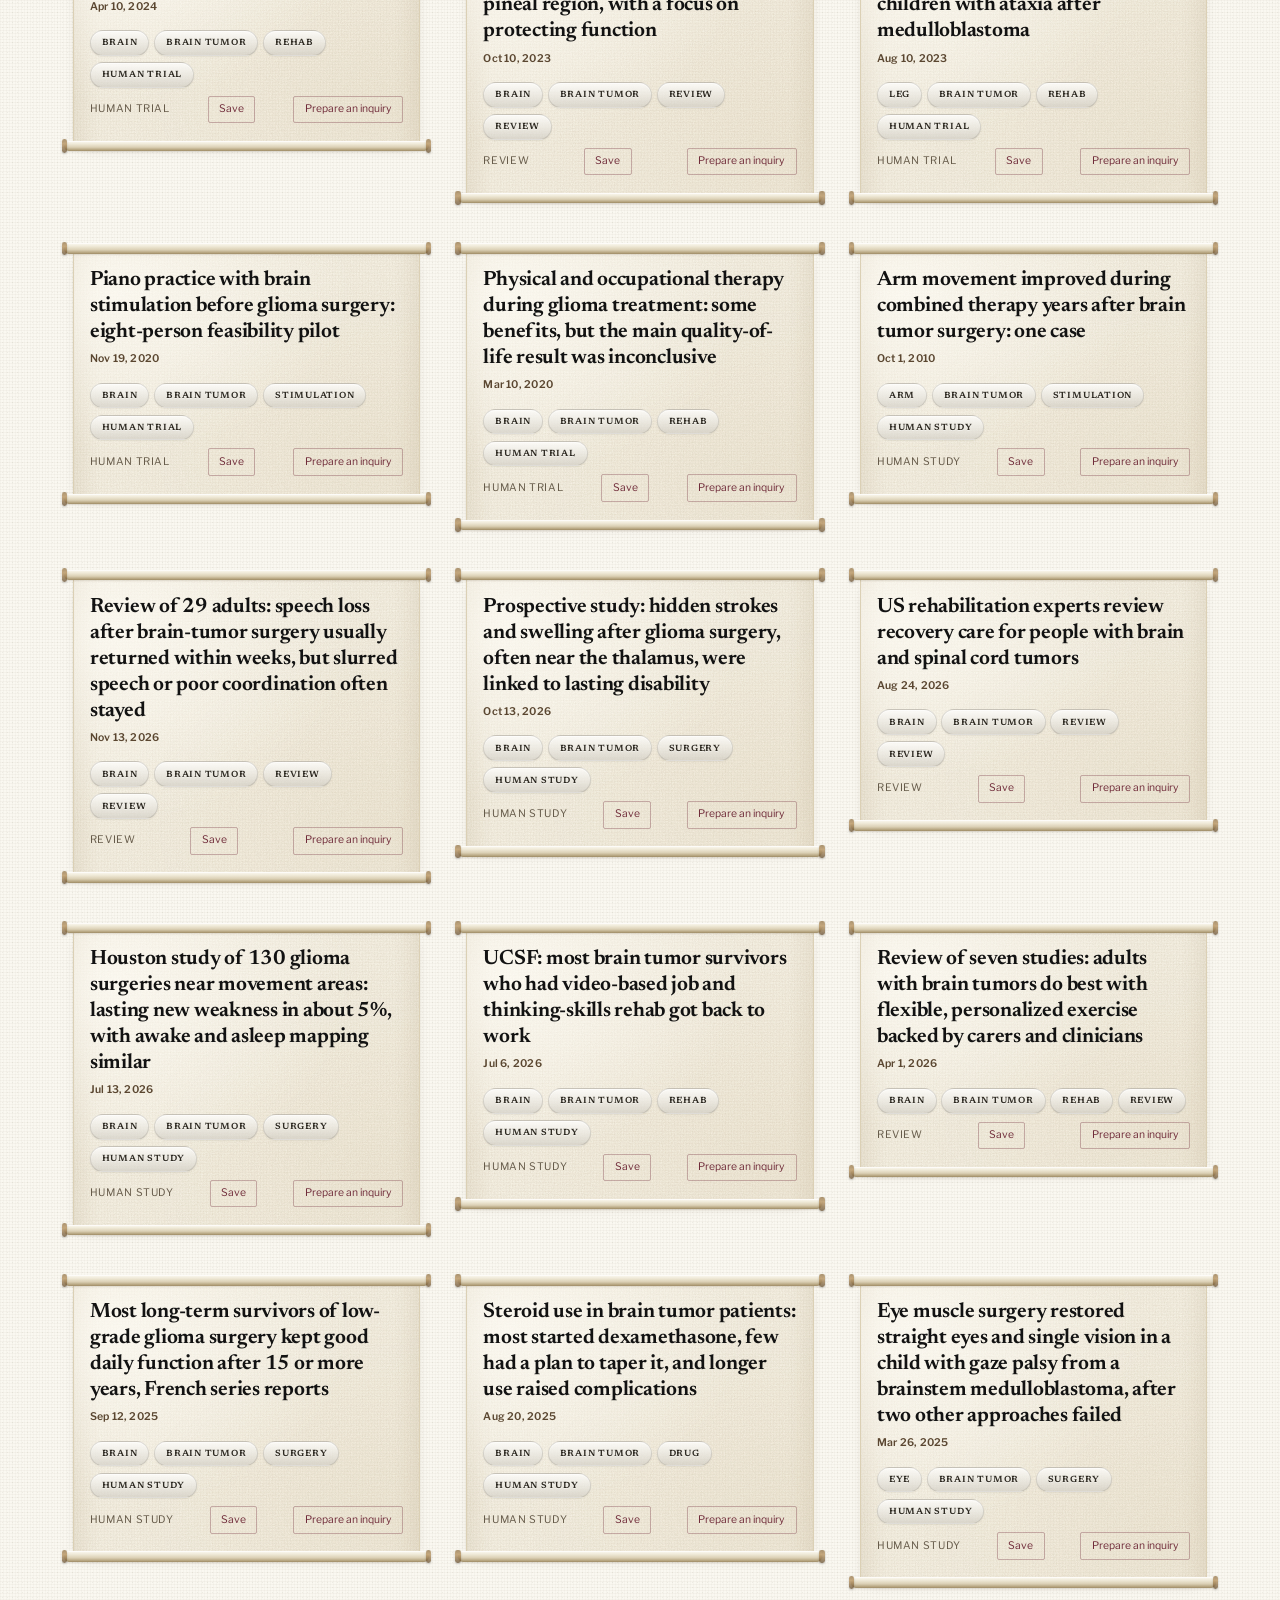
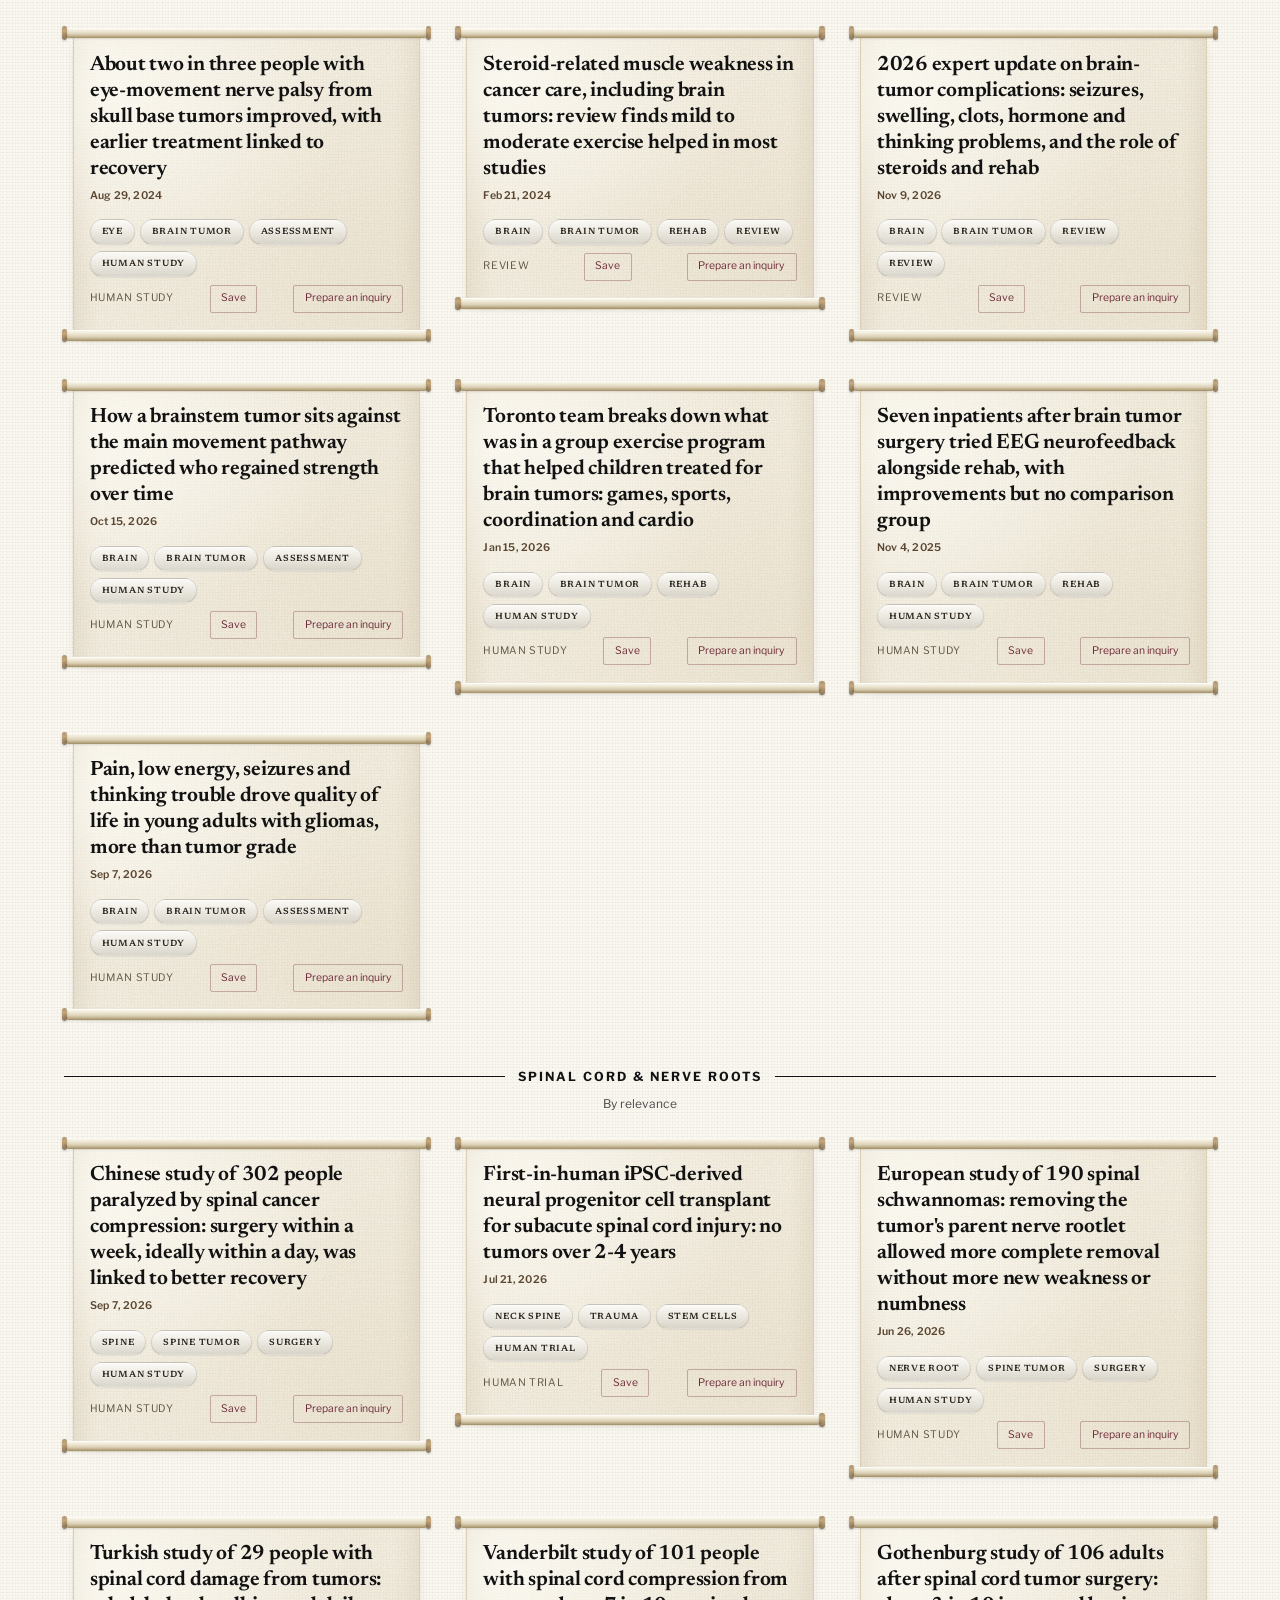
==== commit 344a873f: "Add founder website link to journal footer" ====
--- a/index.html
+++ b/index.html
@@ -145,6 +145,7 @@
   <footer class="colophon">
     <p class="disclaimer">For information only. Not medical advice. Talk to your doctor before considering any treatment or trial.</p>
     <p class="colophon-founder">Founded by Zafar Amin</p>
+    <p class="colophon-meta">Learn more about Zafar and his work at <a href="https://zafaramin.net/" target="_blank" rel="noopener noreferrer">zafaramin.net</a>.</p>
     <p class="colophon-meta"><a href="#top">Back to top</a> · <a href="#subscribe">Stay connected</a> · <a href="#ideas">Share an idea</a> · <a href="terms.html">Terms of Use</a> · <a href="privacy.html">Privacy Notice</a></p>
   </footer>
 
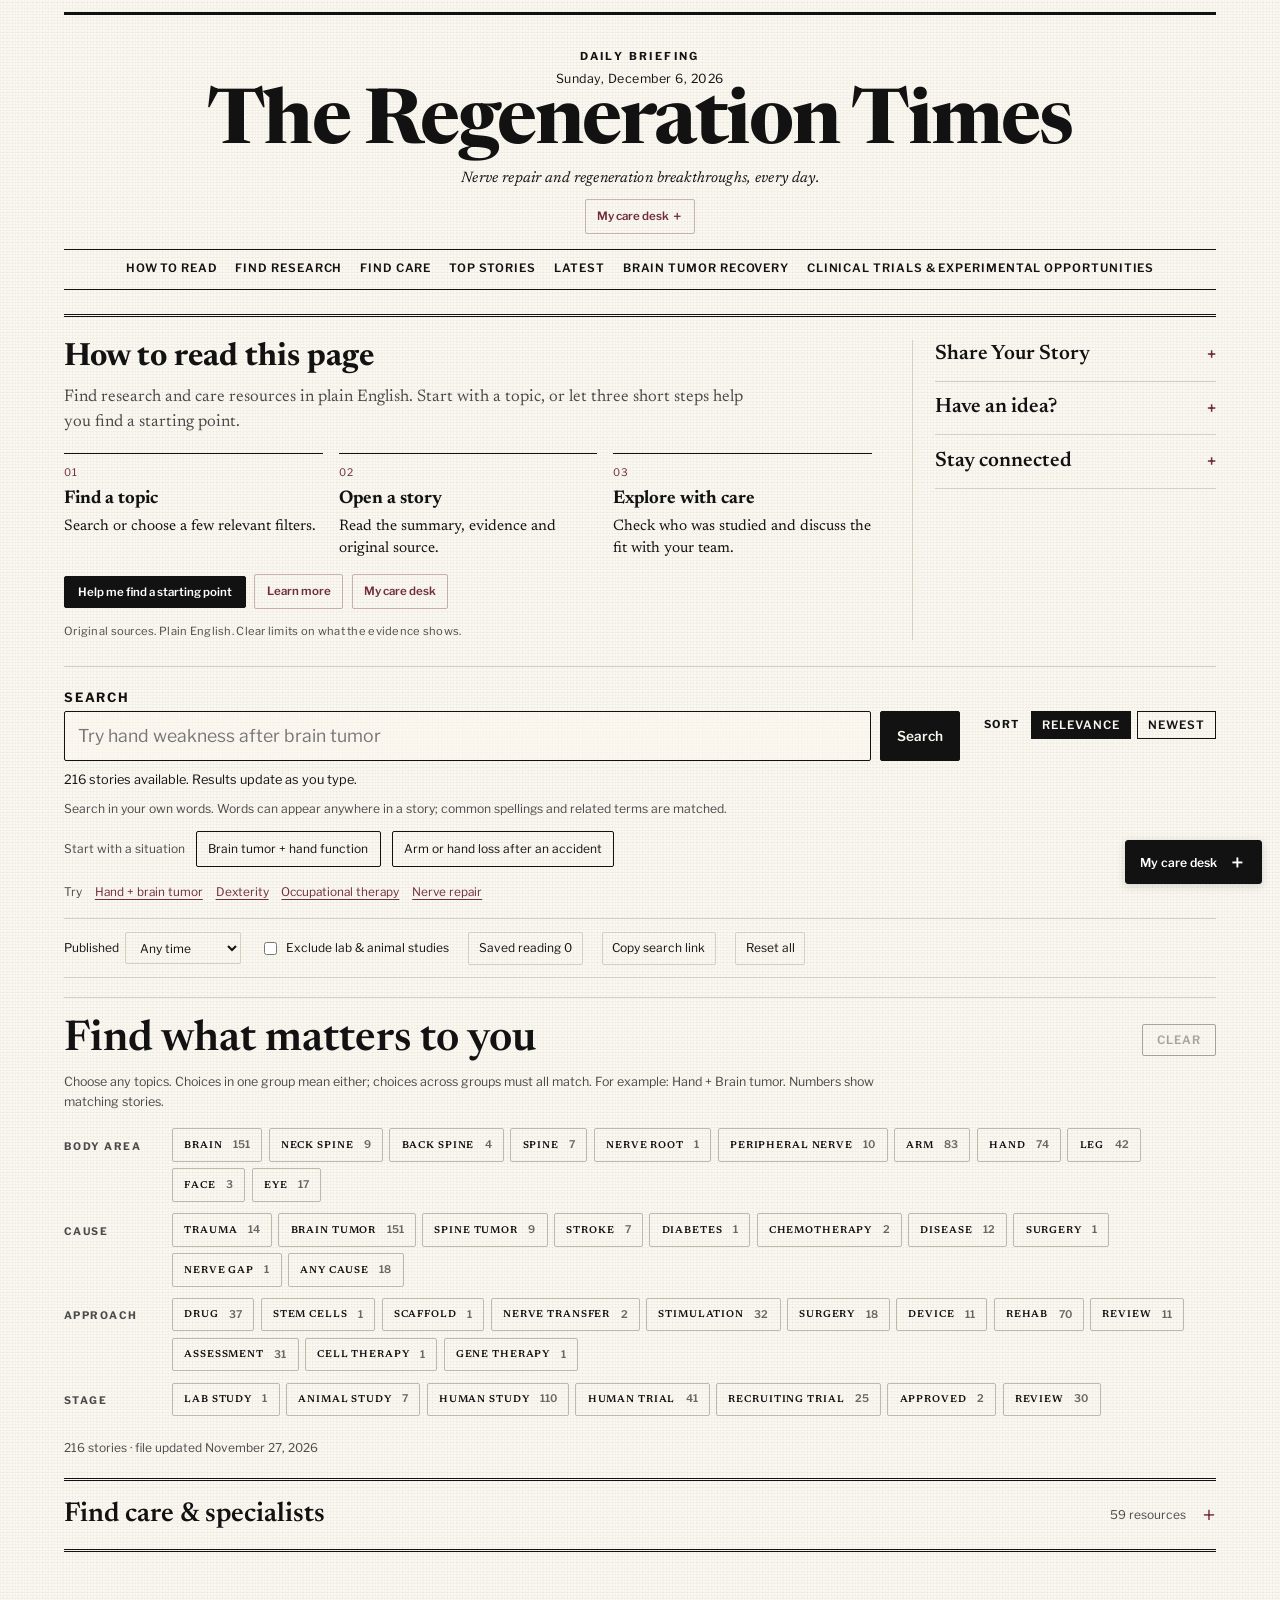
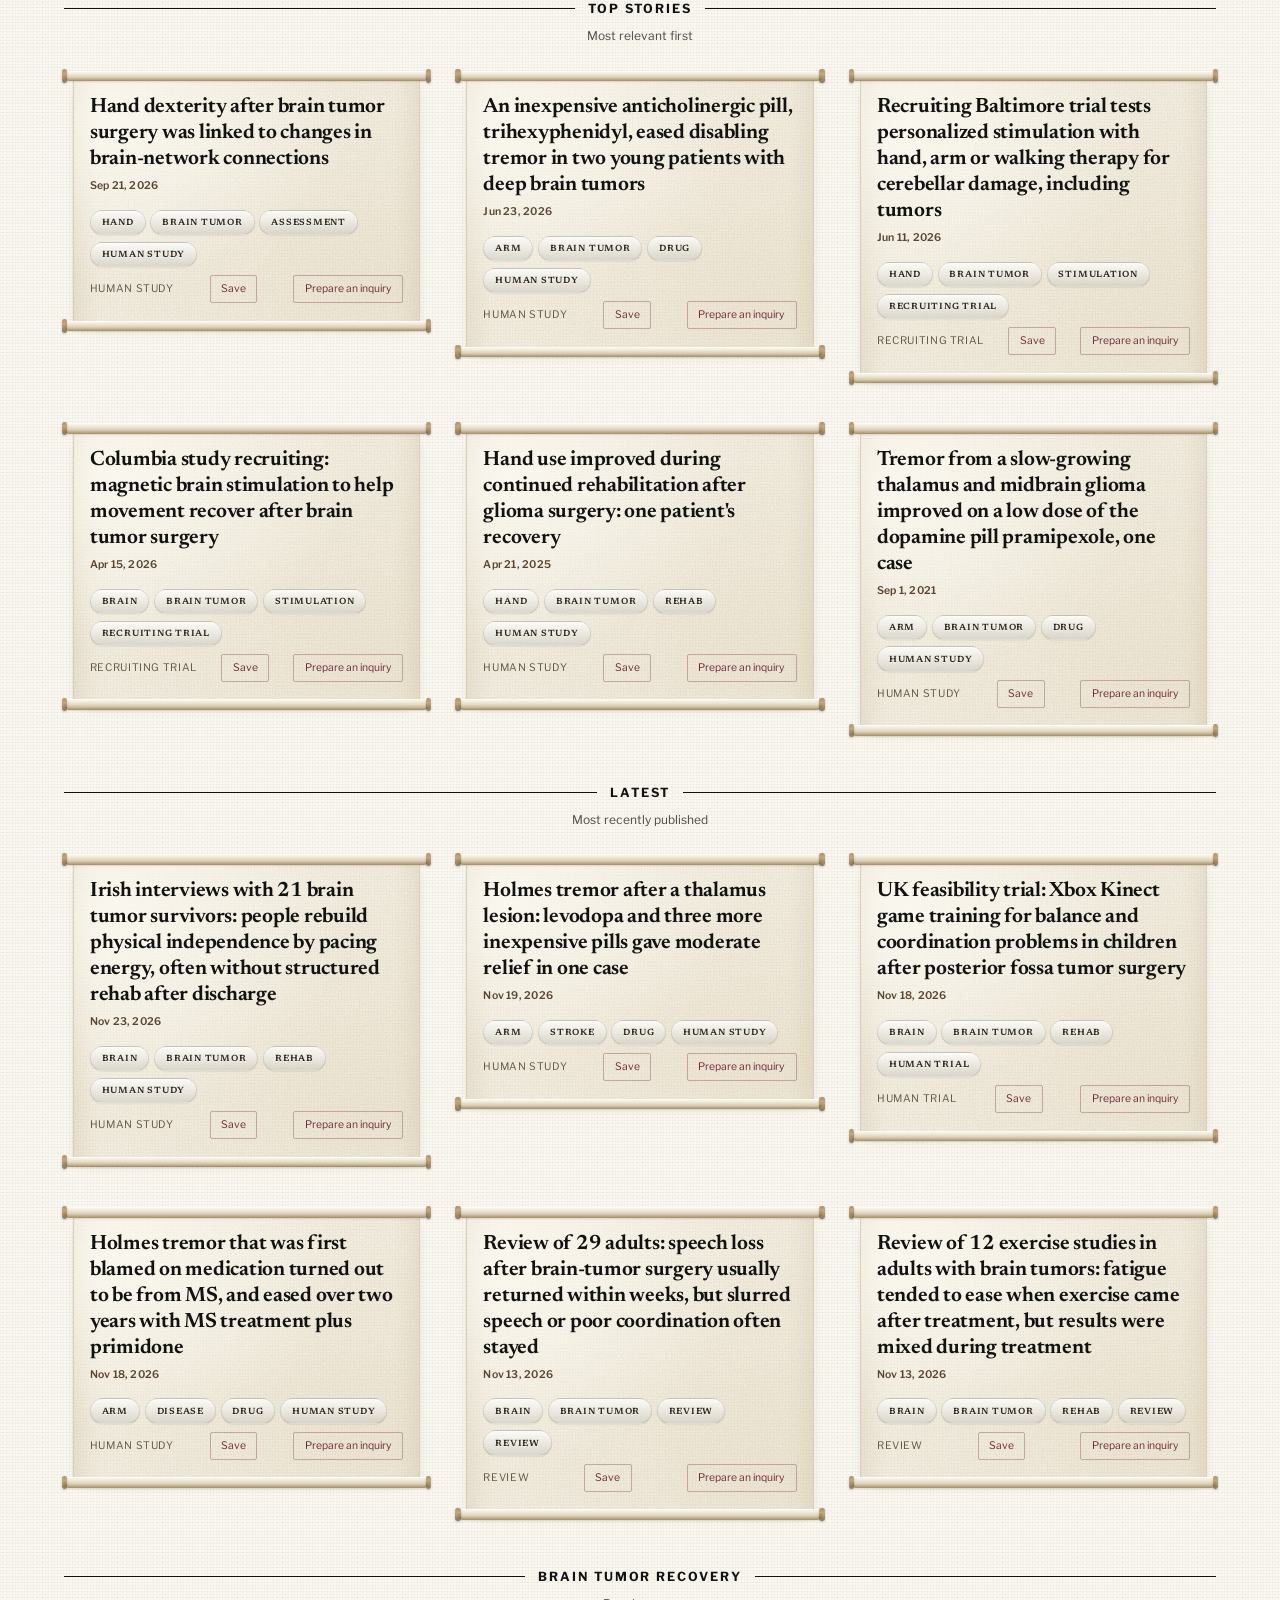
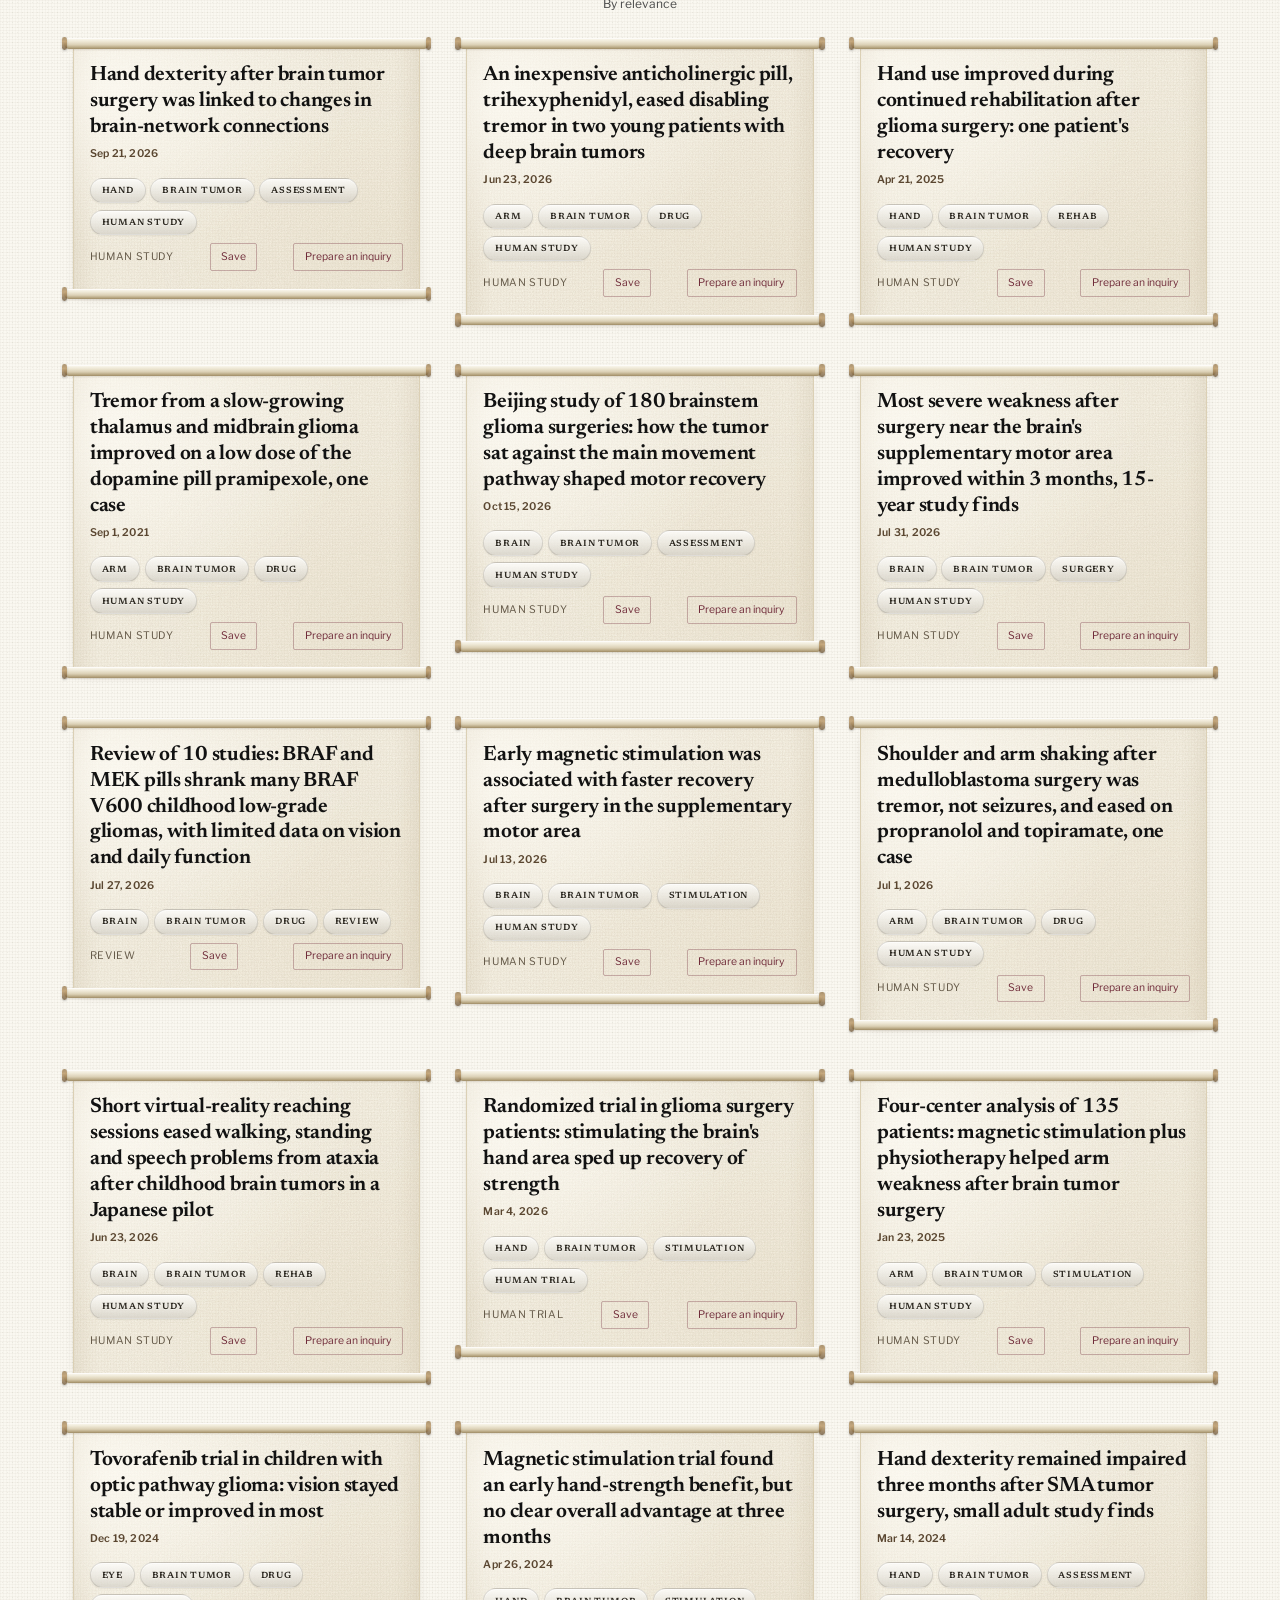
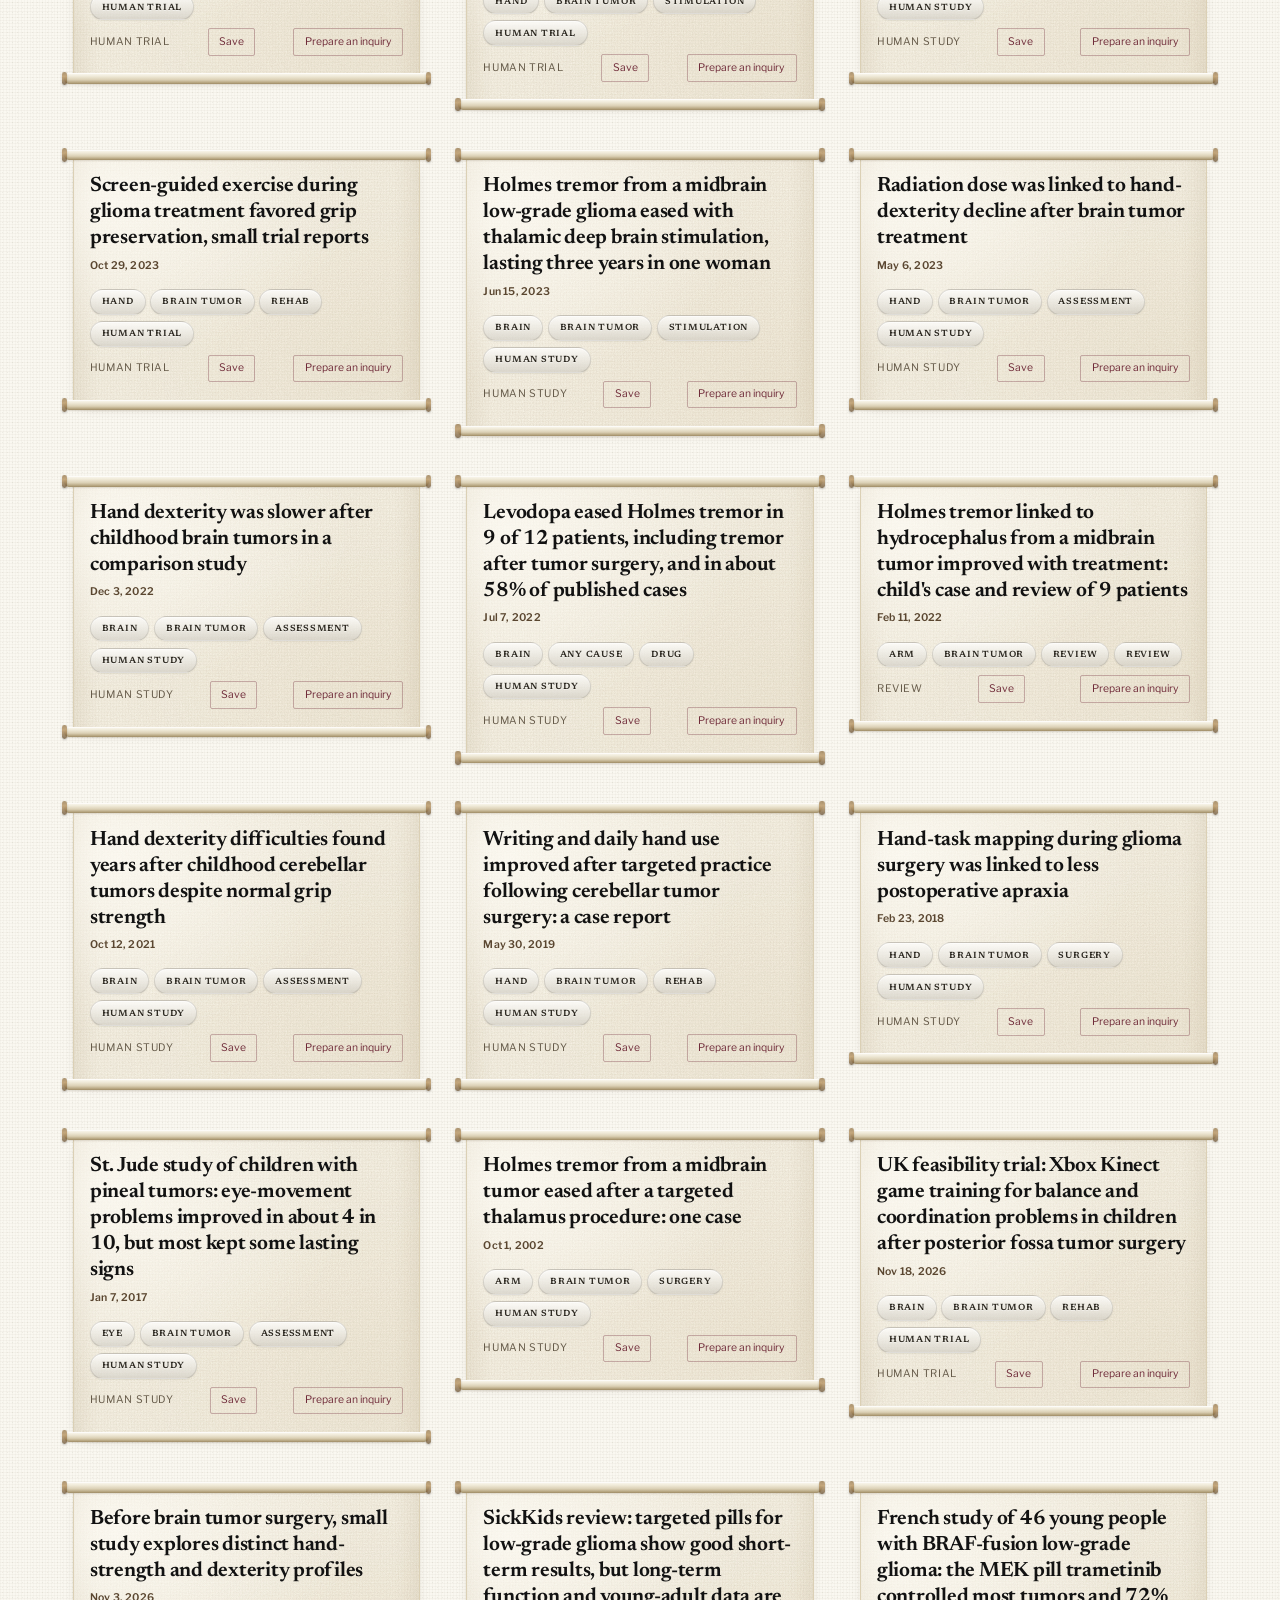
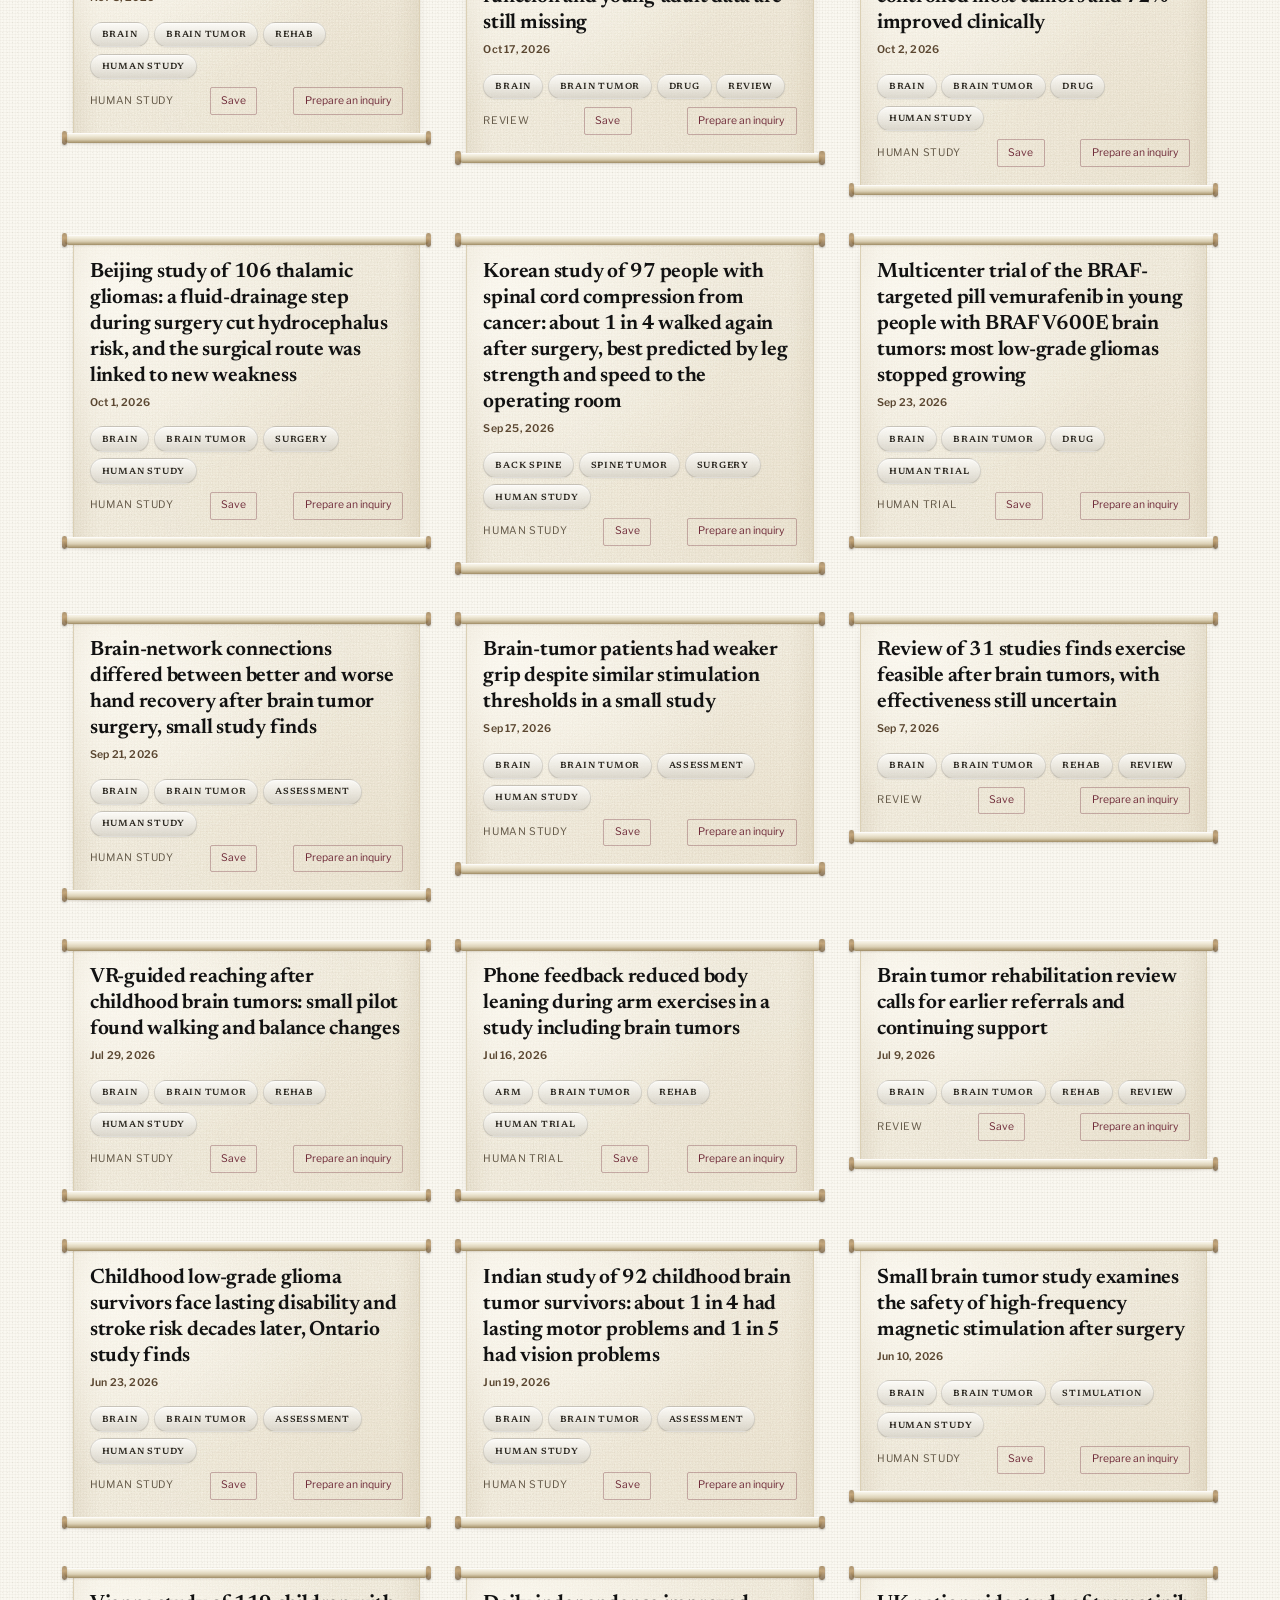
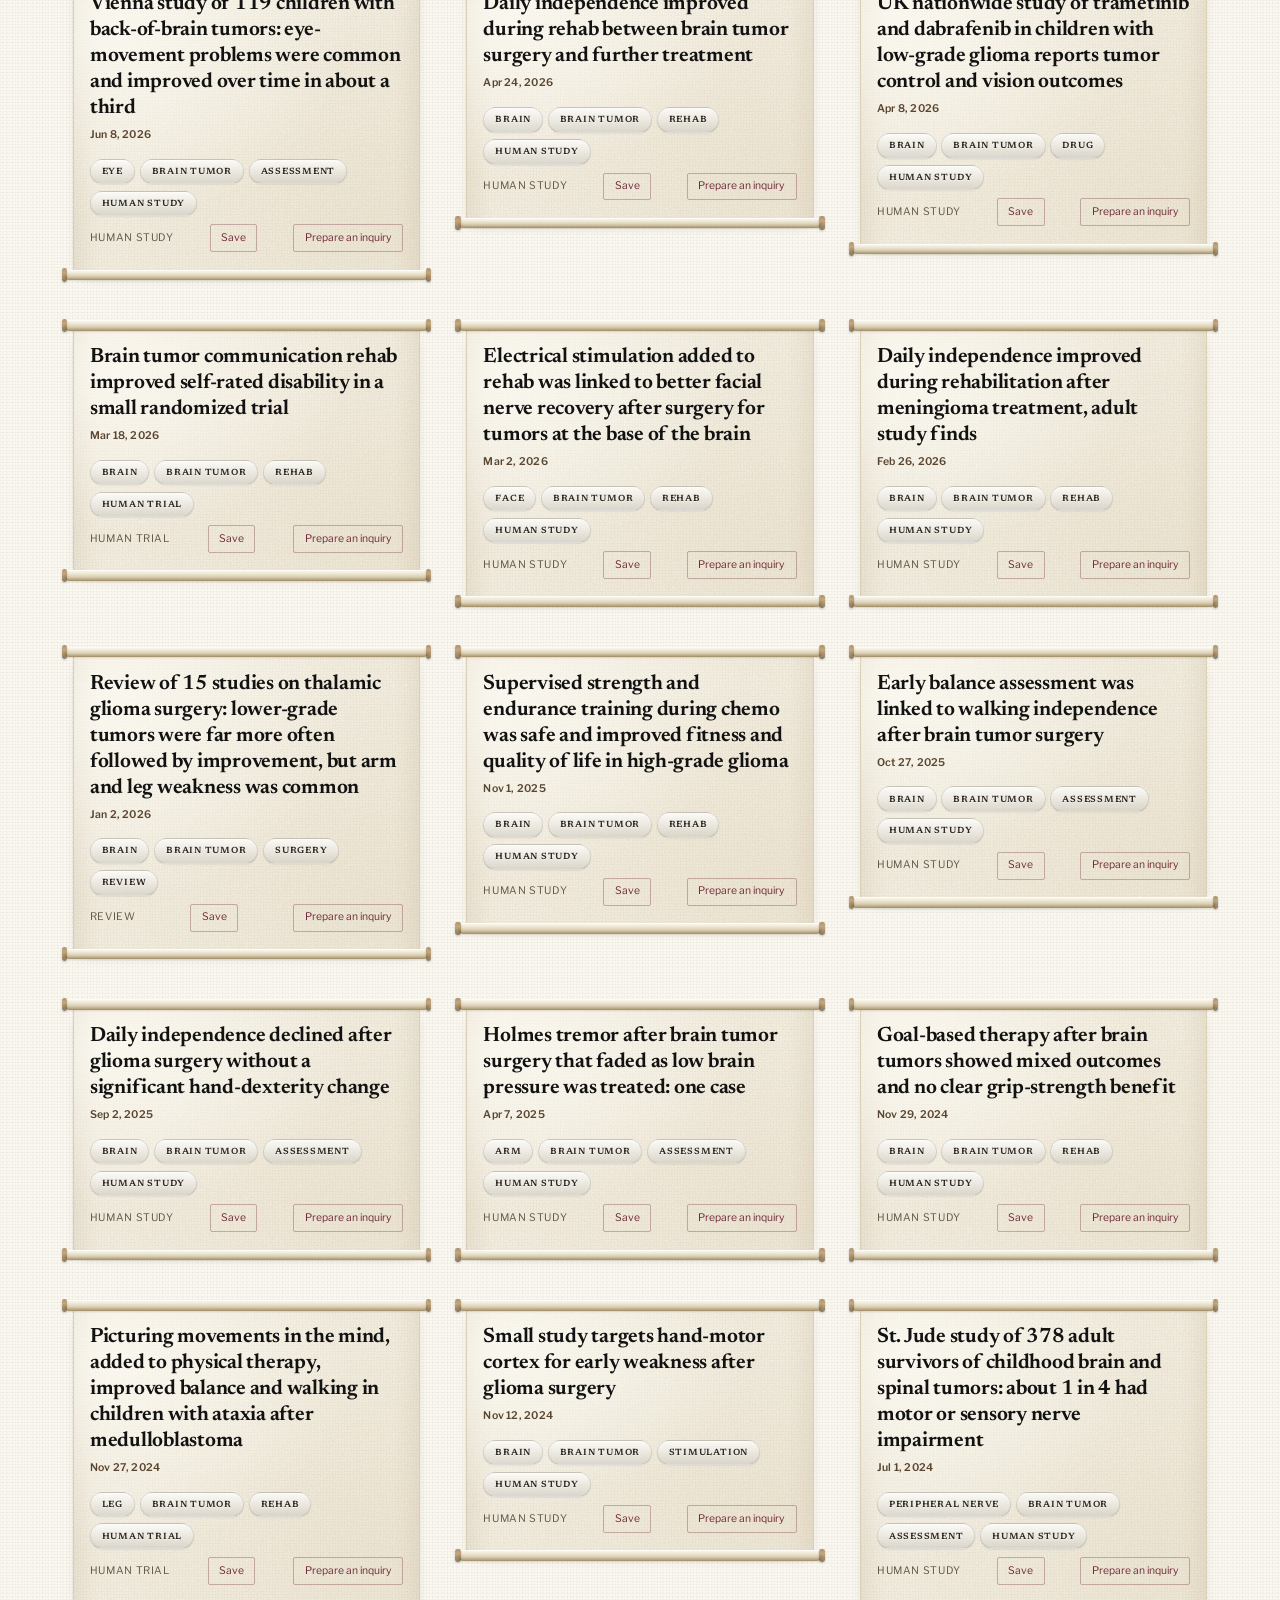
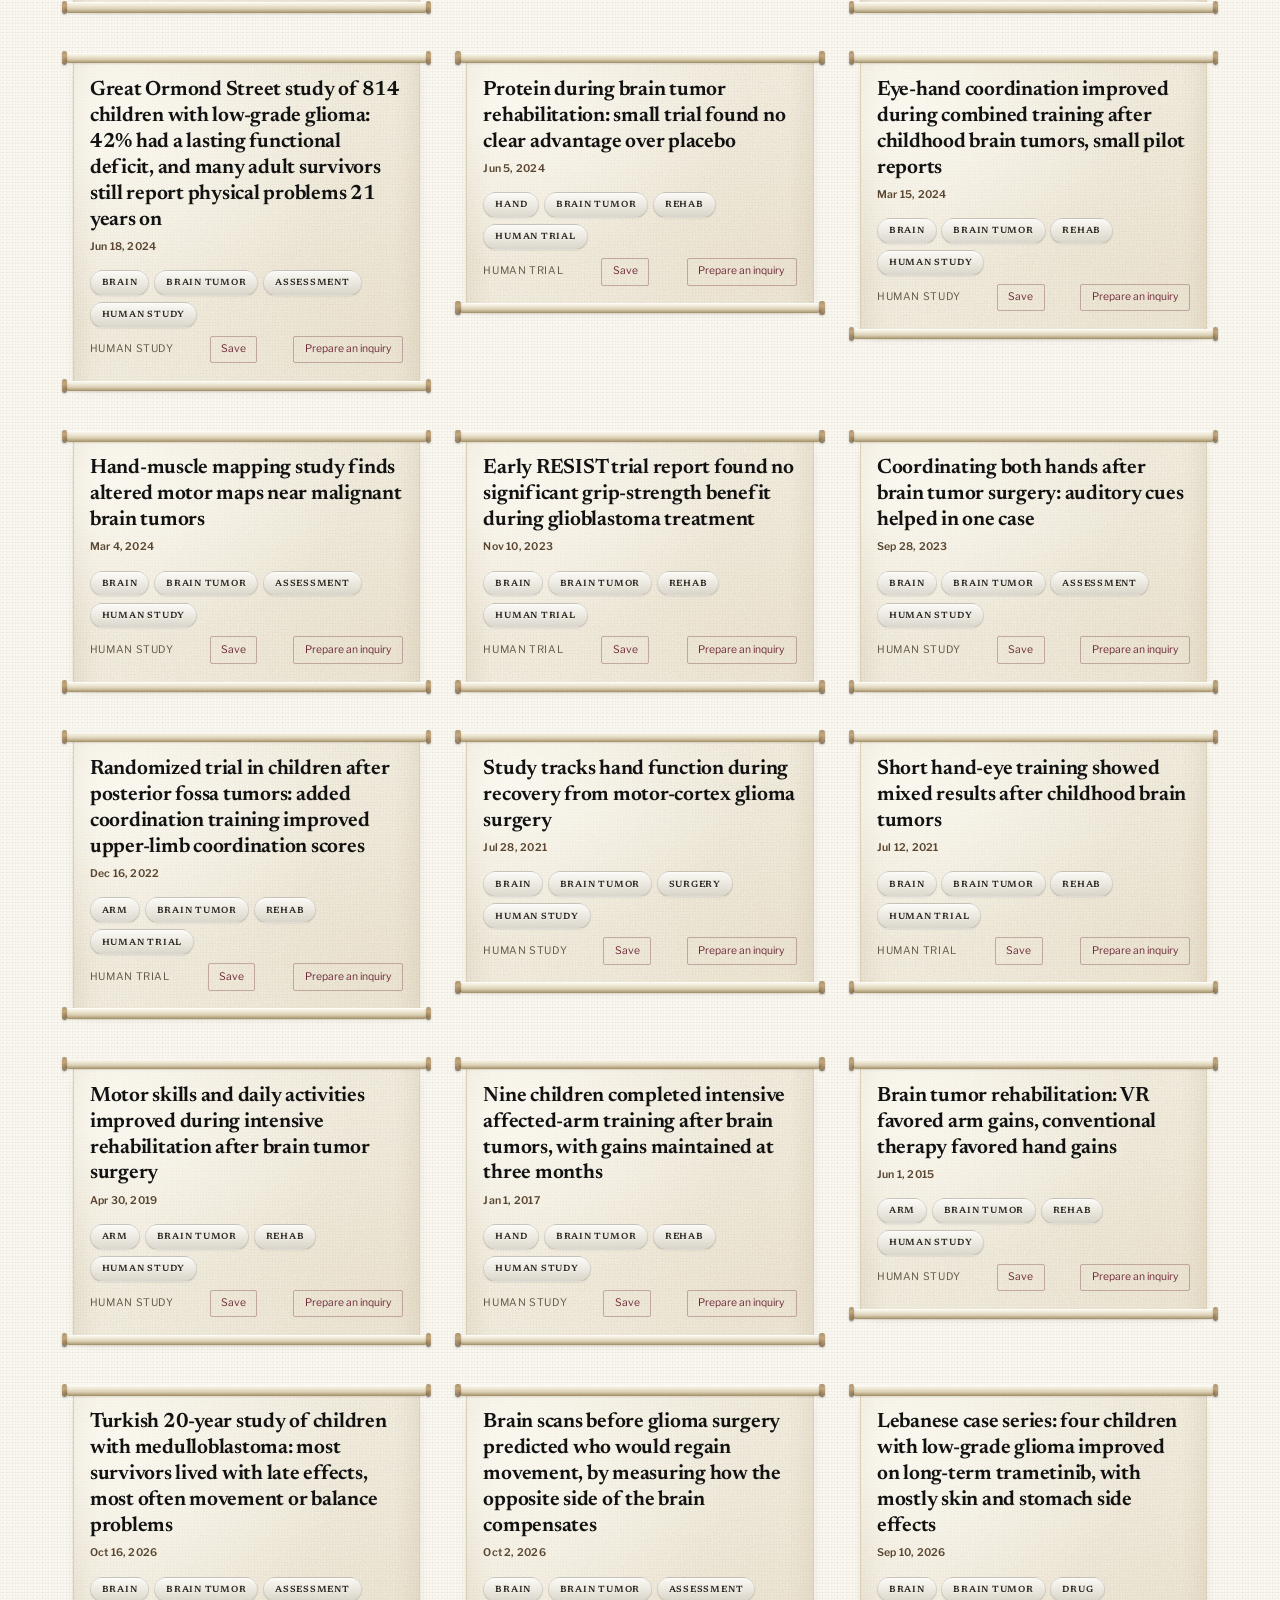
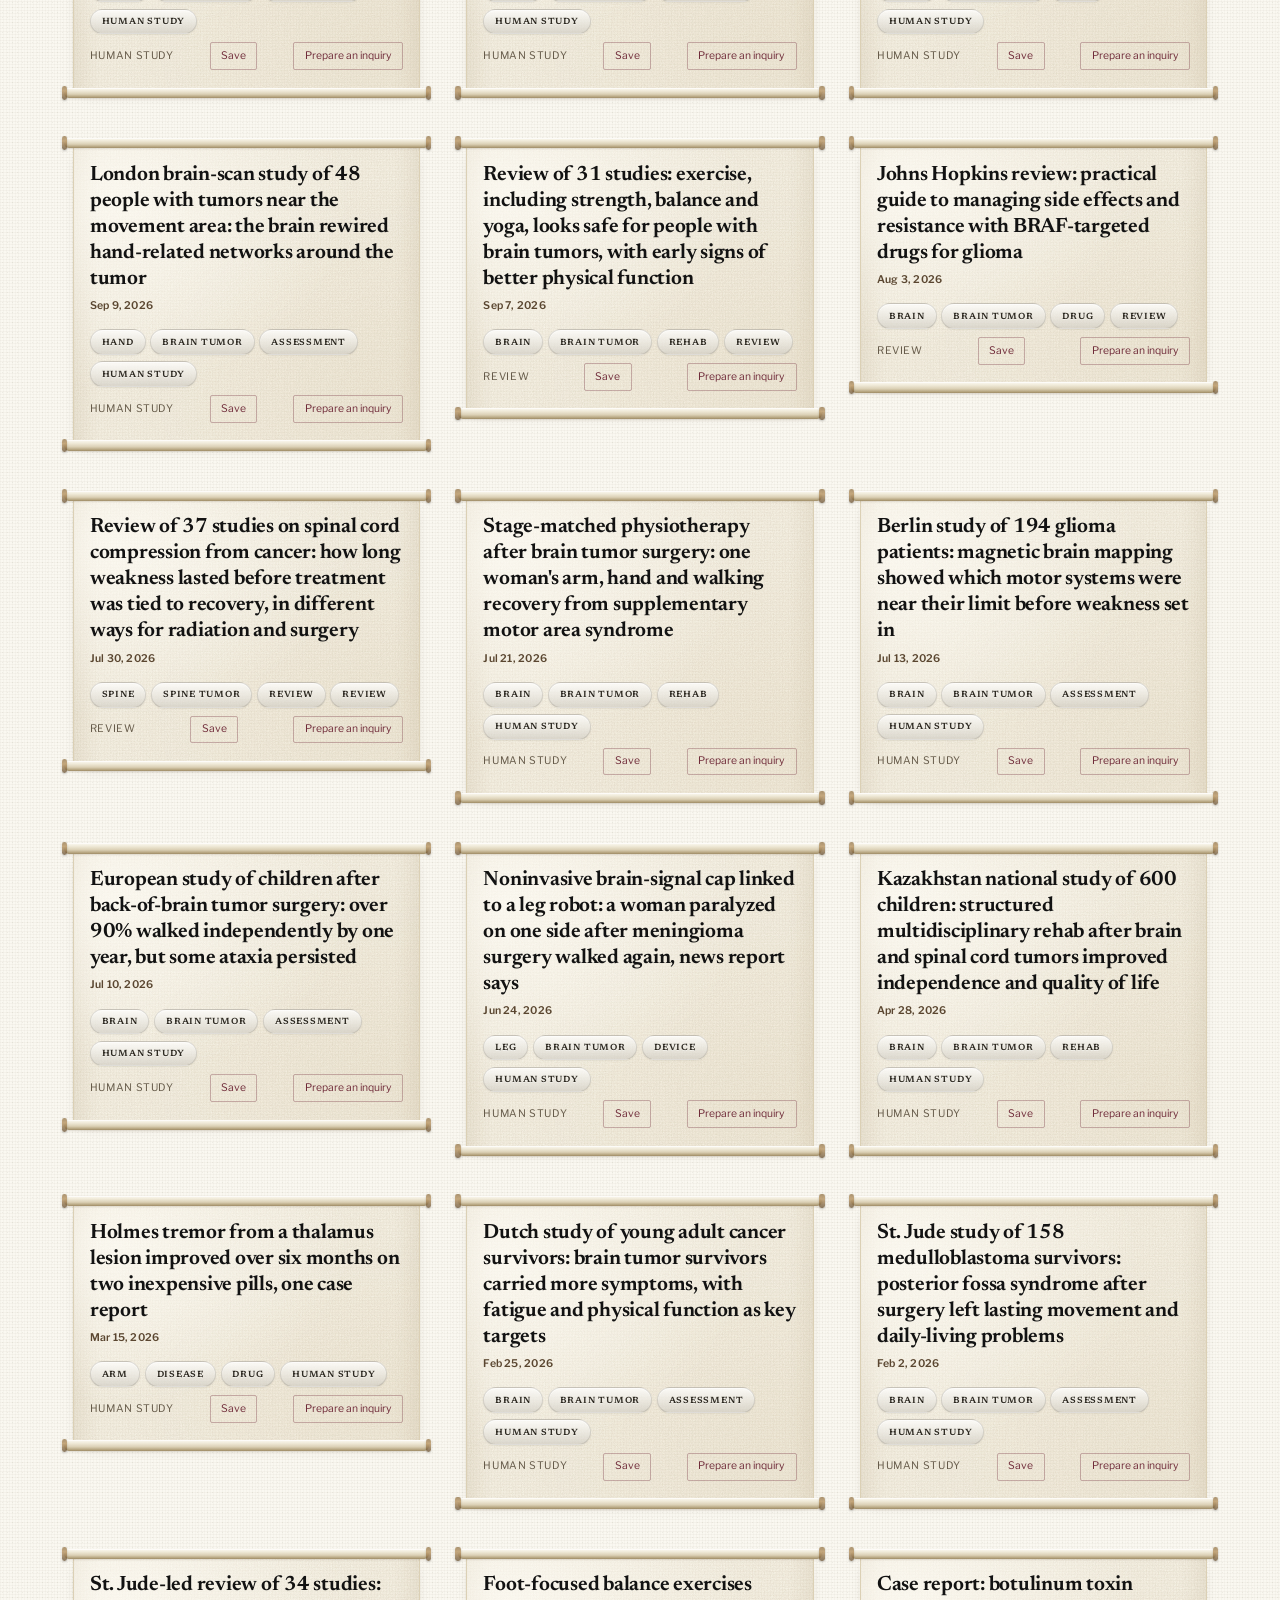
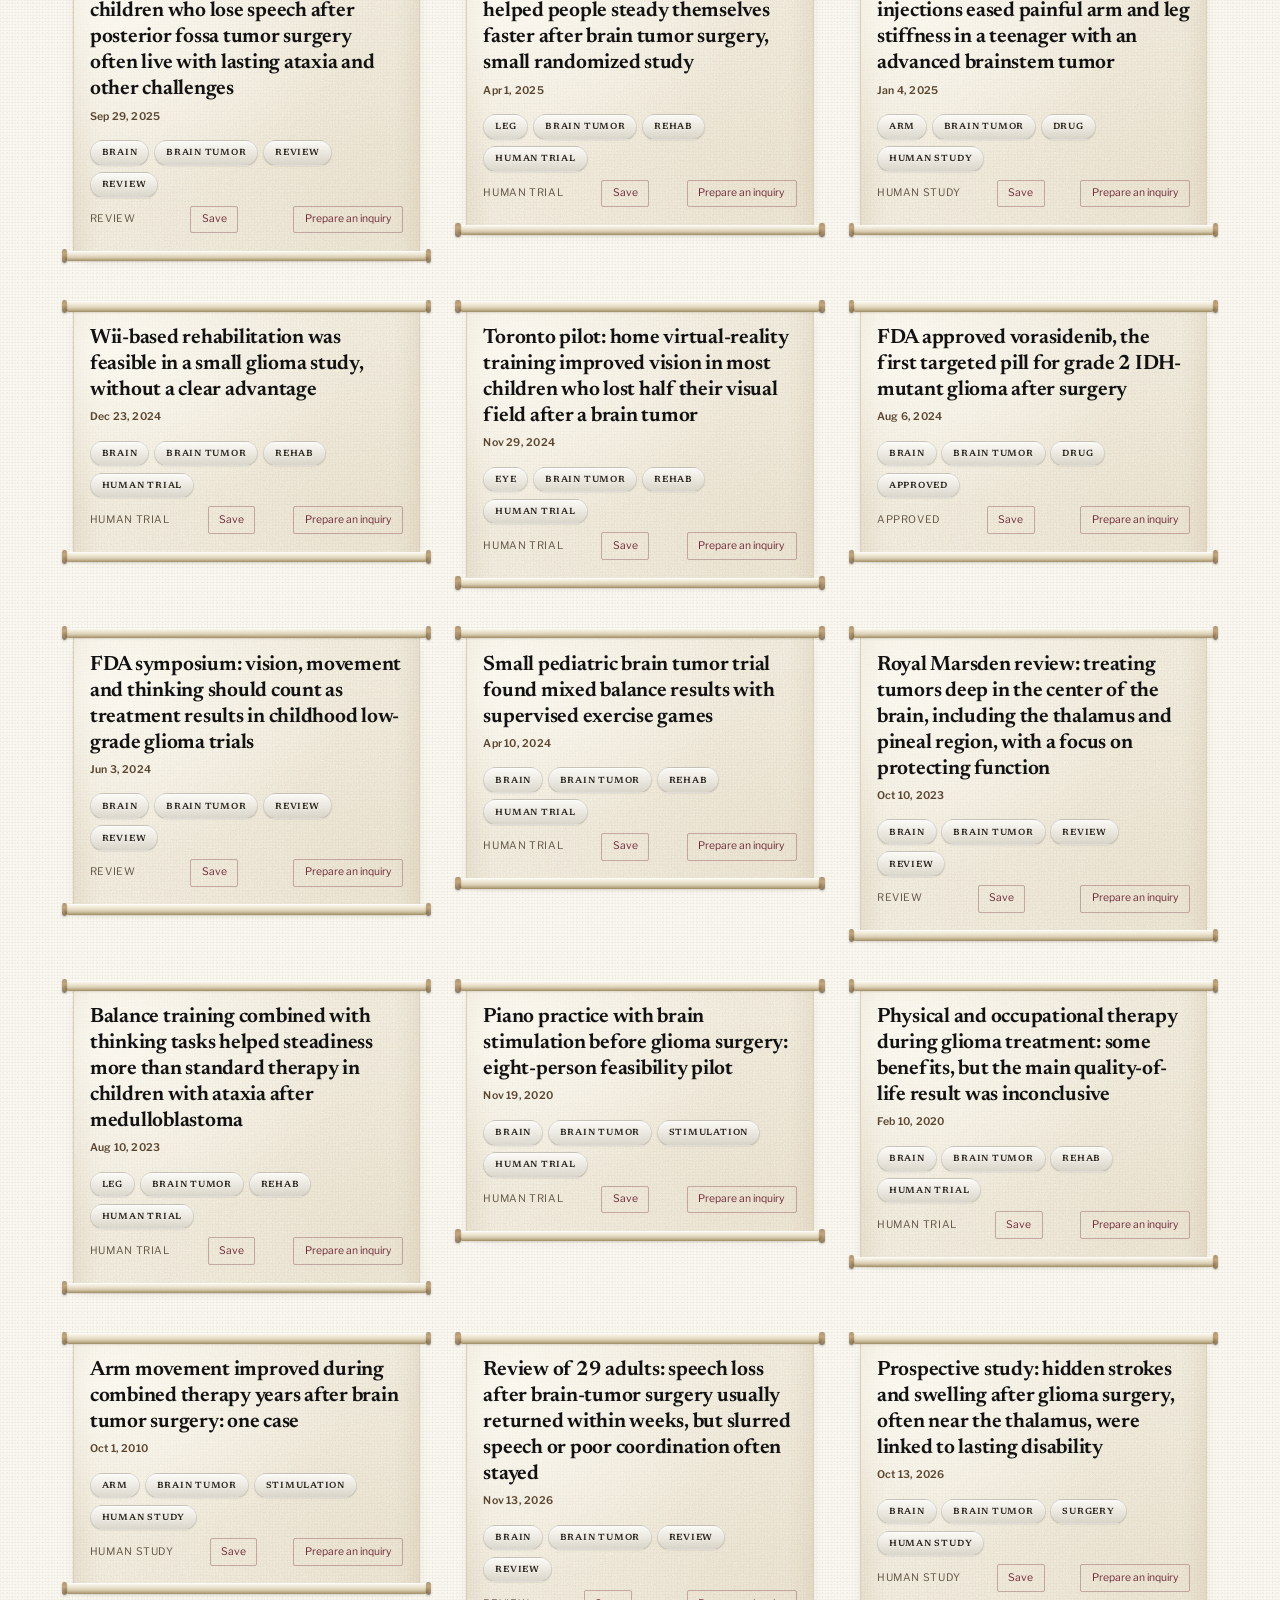
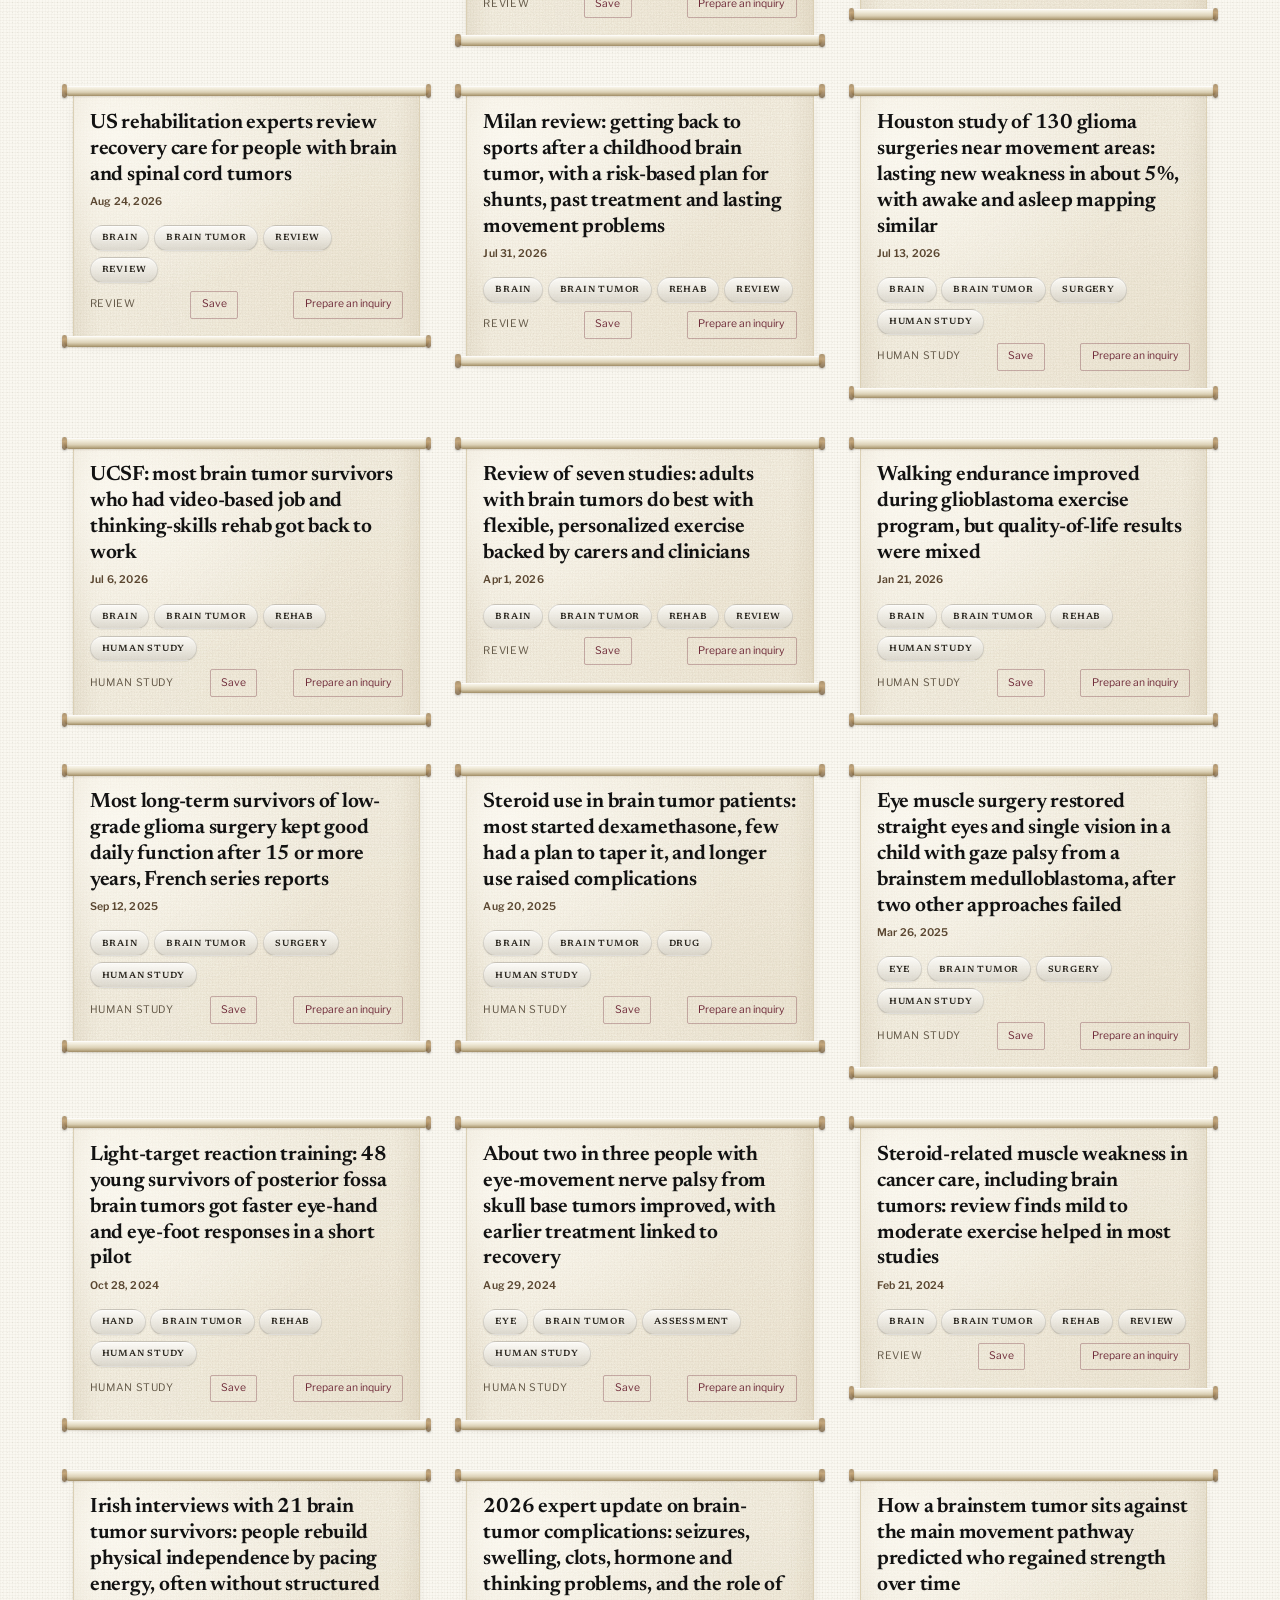
==== commit 5244867f: "Recover care directory loading without losing reader notes or filters" ====
--- a/index.html
+++ b/index.html
@@ -4,16 +4,27 @@
   <meta charset="utf-8">
   <meta name="viewport" content="width=device-width, initial-scale=1">
   <title>The Regeneration Times</title>
-  <meta name="description" content="Nerve repair and regeneration breakthroughs, every day. Research, clinical trials, and experimental options in one place.">
+  <meta name="description" content="Plain-English research on brain tumor recovery, hand function and nerve repair. Explore evidence, clinical trials and care resources.">
+  <link rel="canonical" href="https://zafaramin1.github.io/regeneration-times/">
+  <meta property="og:type" content="website">
+  <meta property="og:site_name" content="The Regeneration Times">
+  <meta property="og:title" content="The Regeneration Times">
+  <meta property="og:description" content="Plain-English research on brain tumor recovery, hand function and nerve repair. Explore evidence, clinical trials and care resources.">
+  <meta property="og:url" content="https://zafaramin1.github.io/regeneration-times/">
+  <meta property="og:locale" content="en_US">
+  <meta name="twitter:card" content="summary">
+  <meta name="twitter:title" content="The Regeneration Times">
+  <meta name="twitter:description" content="Plain-English research on brain tumor recovery, hand function and nerve repair. Explore evidence, clinical trials and care resources.">
   <meta name="theme-color" content="#ffffff">
   <link rel="icon" href="favicon.svg" type="image/svg+xml">
   <link rel="preconnect" href="https://fonts.googleapis.com">
   <link rel="preconnect" href="https://fonts.gstatic.com" crossorigin>
   <link href="https://fonts.googleapis.com/css2?family=Libre+Franklin:ital,wght@0,400;0,600;0,700;1,400&family=Newsreader:ital,opsz,wght@0,6..72,400;0,6..72,600;0,6..72,700;1,6..72,400;1,6..72,650&display=swap" rel="stylesheet">
-  <link rel="stylesheet" href="styles.css?v=20261027notices">
+  <link rel="stylesheet" href="styles.css?v=20261127">
 </head>
 <body>
   <a class="skip" href="#content">Skip to stories</a>
+  <noscript><p class="reading-guide">Enable JavaScript to load research stories, search and use the care desk. You can still read our <a href="terms.html">Terms of Use</a> and <a href="privacy.html">Privacy Notice</a>.</p></noscript>
 
   <header class="masthead" id="top">
     <p class="edition">Daily briefing</p>
@@ -121,7 +132,8 @@
         <label for="care-age">Age group <select id="care-age"><option value="all">All / not specified</option><option value="adult">Adult services</option><option value="pediatric">Pediatric services</option></select></label>
         <label for="care-region">Location <select id="care-region"><option value="all">All listed locations</option><option value="Florida">Florida</option><option value="us-other">Other US states</option><option value="canada">Canada</option></select></label>
       </div>
-      <p id="care-resource-status" role="status"></p>
+      <p id="care-resource-status" role="status" tabindex="-1"></p>
+      <button type="button" class="reader-action" id="retry-care-resources" aria-describedby="care-resource-status" hidden>Try loading care resources again</button>
       <div class="care-resource-grid" id="care-resource-grid"></div>
       <details class="care-next-step"><summary>Not sure which specialist to look for?</summary>
         <p>Ask your treating team to identify whether the main problem is in the brain or spinal cord, the brachial plexus or an individual nerve, and whether muscle overactivity or fixed shortening also limits movement. A rehabilitation physician can help assess function; a movement-disorders neurologist may assess abnormal postures; a peripheral-nerve team evaluates nerve injury. Eye-movement concerns may need neuro-ophthalmology.</p>
@@ -290,11 +302,12 @@
     </div>
   </dialog>
 
-  <script src="guided.js?v=20261027notices"></script>
-  <script src="share.js?v=20261027notices"></script>
-  <script src="care-desk.js?v=20261027notices"></script>
-  <script src="account-sync.js?v=20261027notices"></script>
-  <script src="inquiry.js?v=20261027notices"></script>
-  <script src="app.js?v=20261027notices"></script>
+  <script src="guided.js?v=20261127"></script>
+  <script src="share.js?v=20261127"></script>
+  <script src="care-desk.js?v=20261127"></script>
+  <script src="account-sync.js?v=20261127"></script>
+  <script src="inquiry.js?v=20261127"></script>
+  <script src="app.js?v=20261127"></script>
 </body>
 </html>
+
